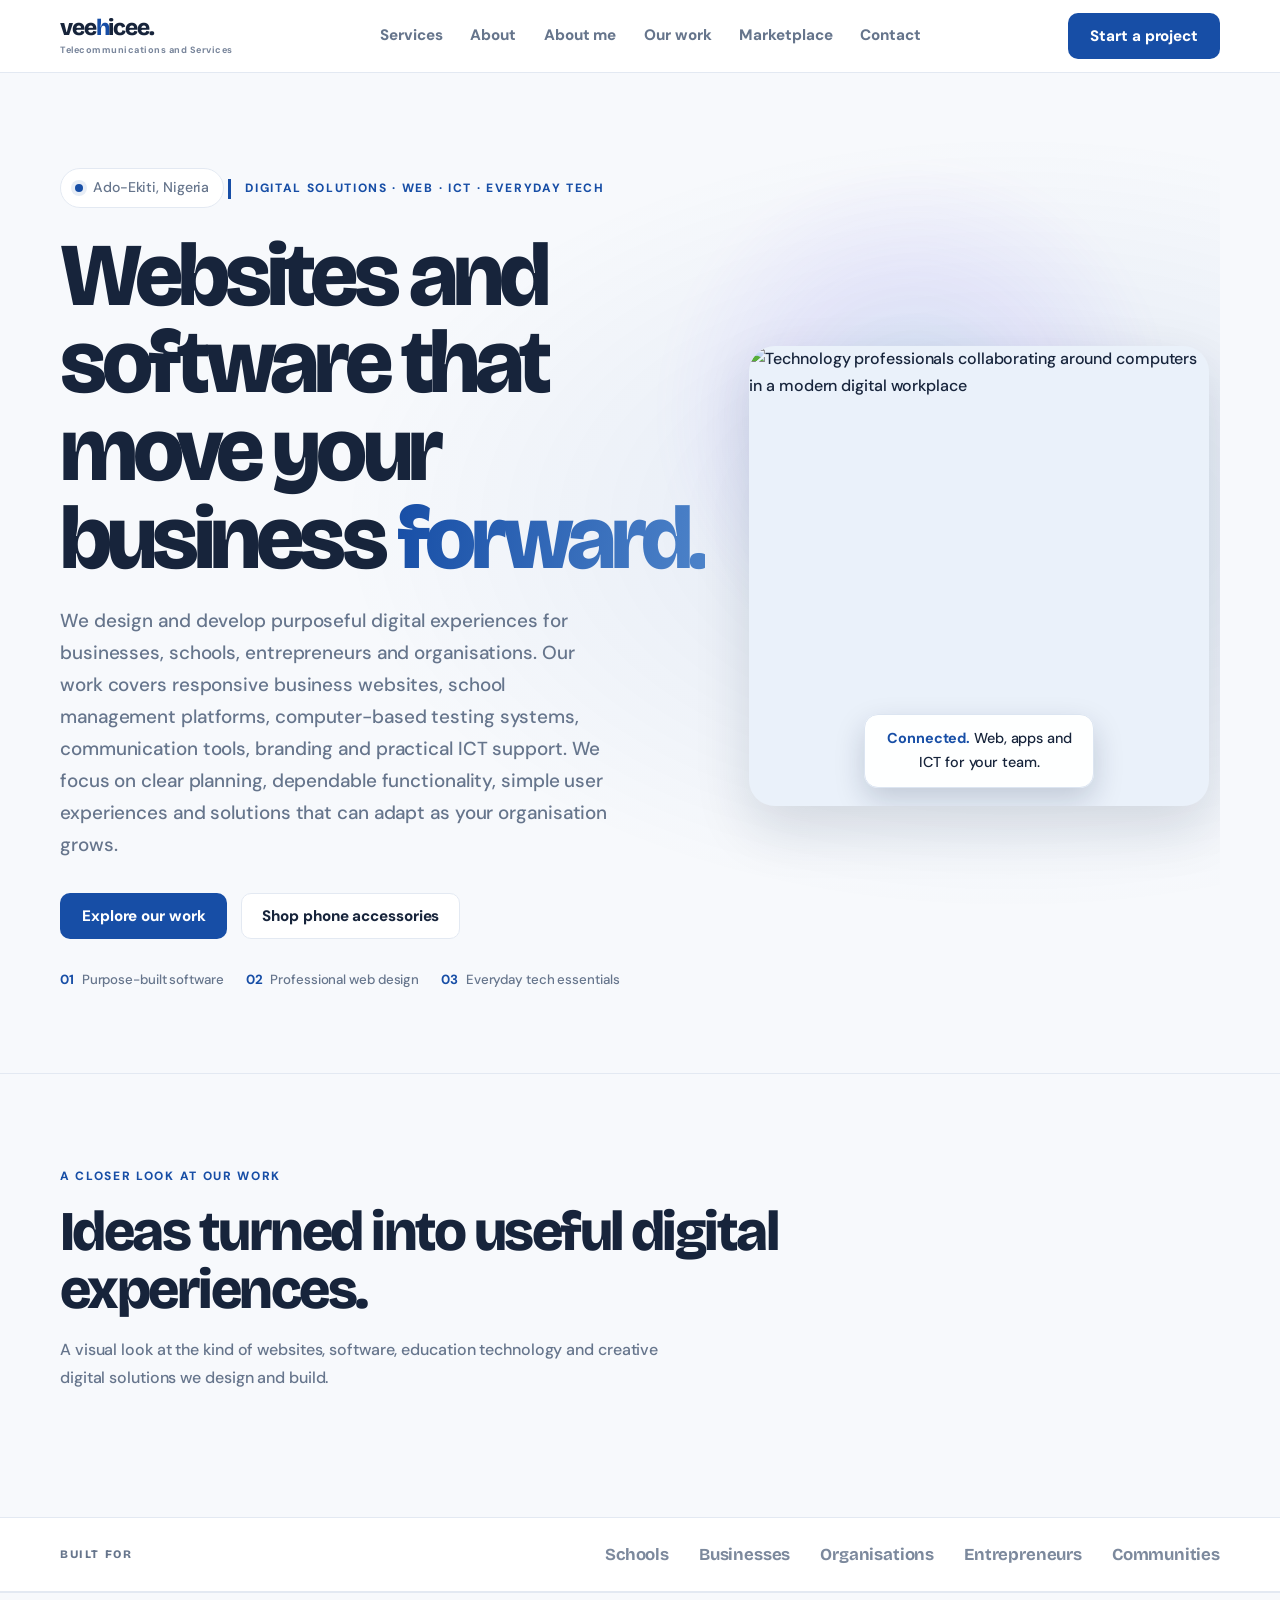
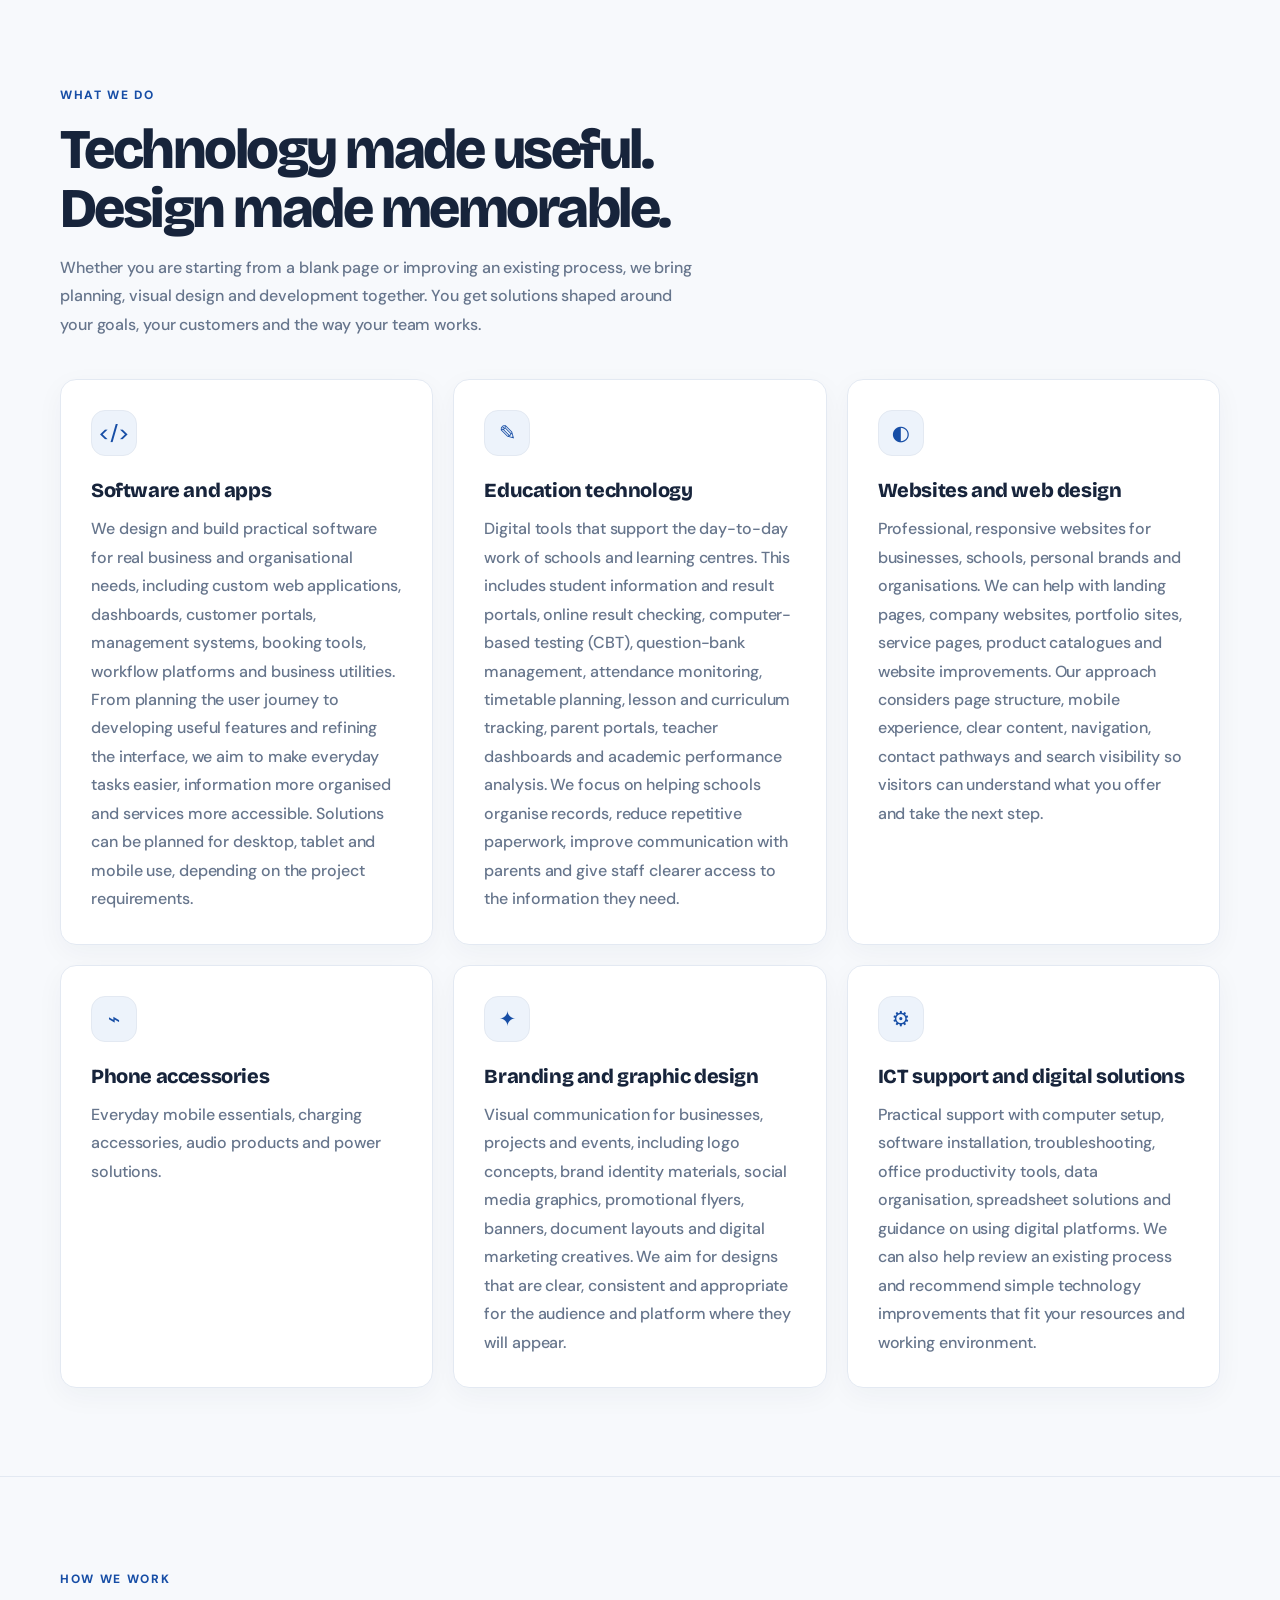
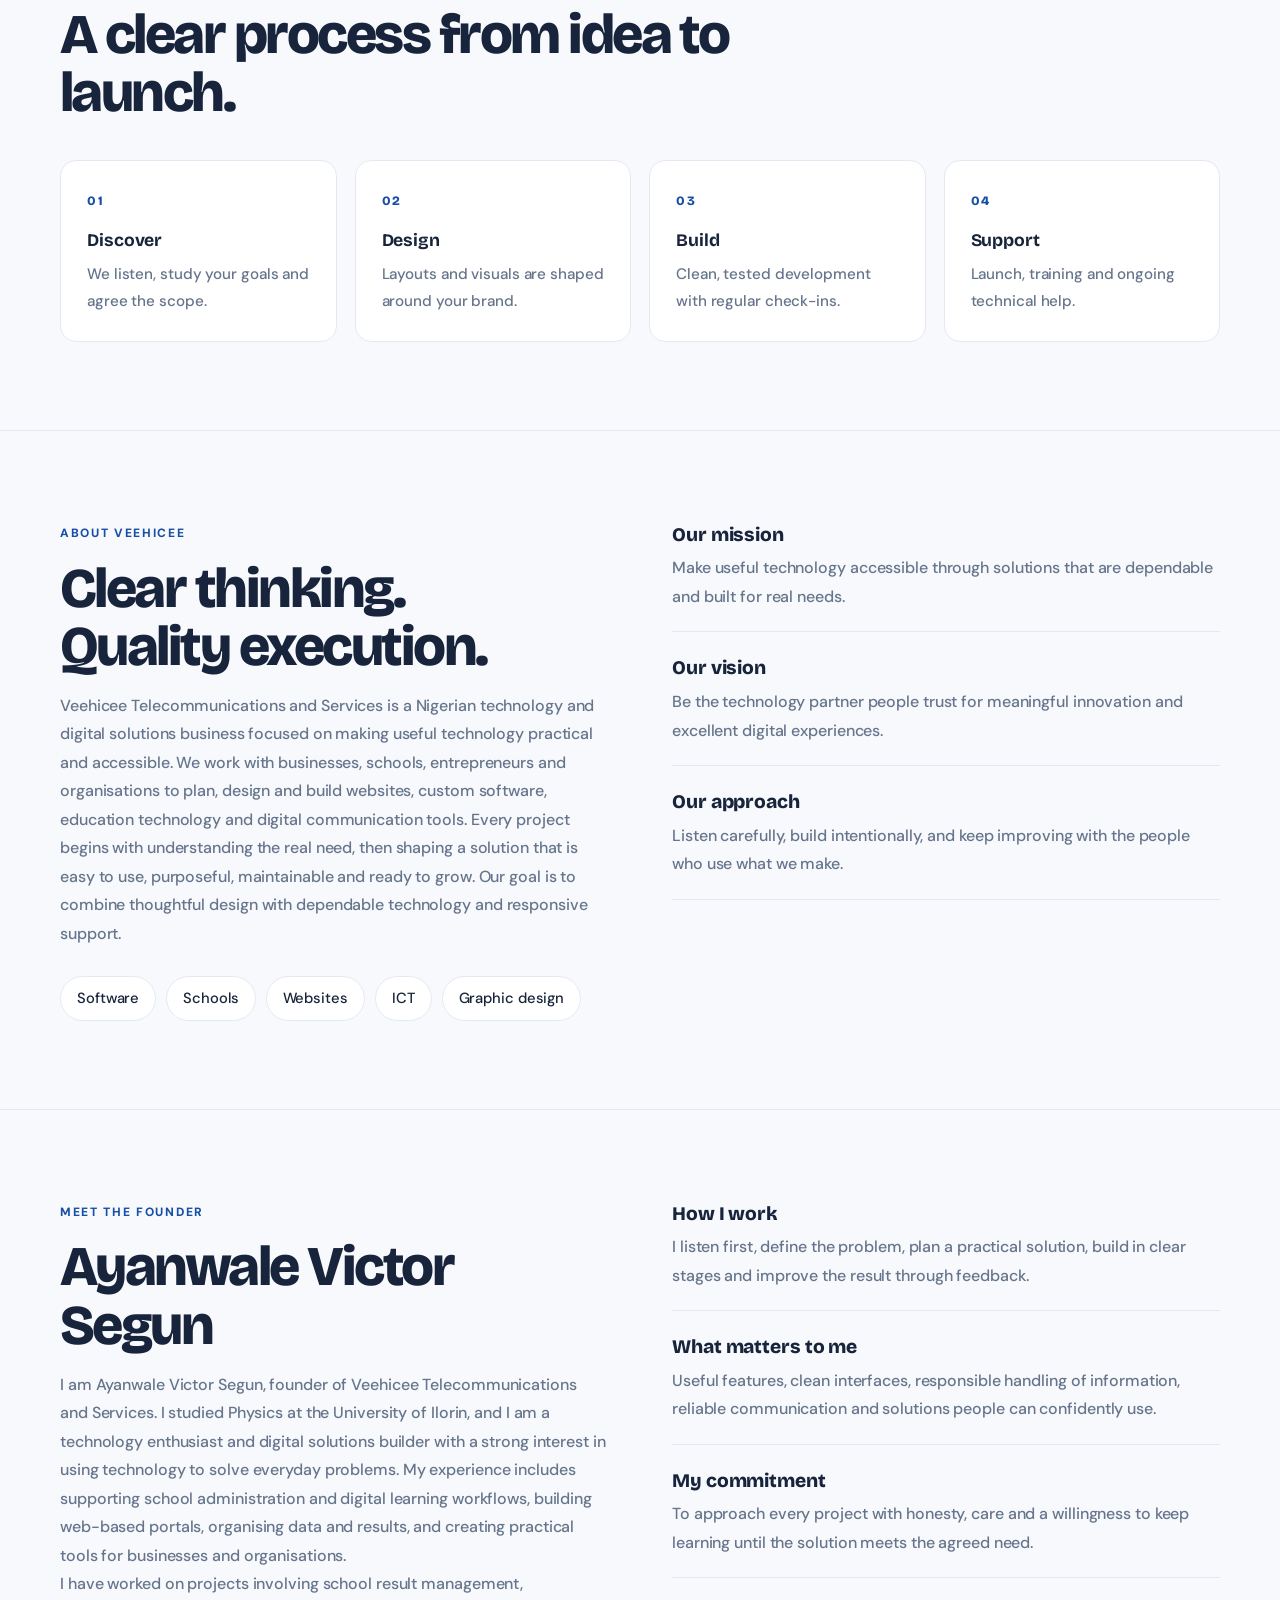
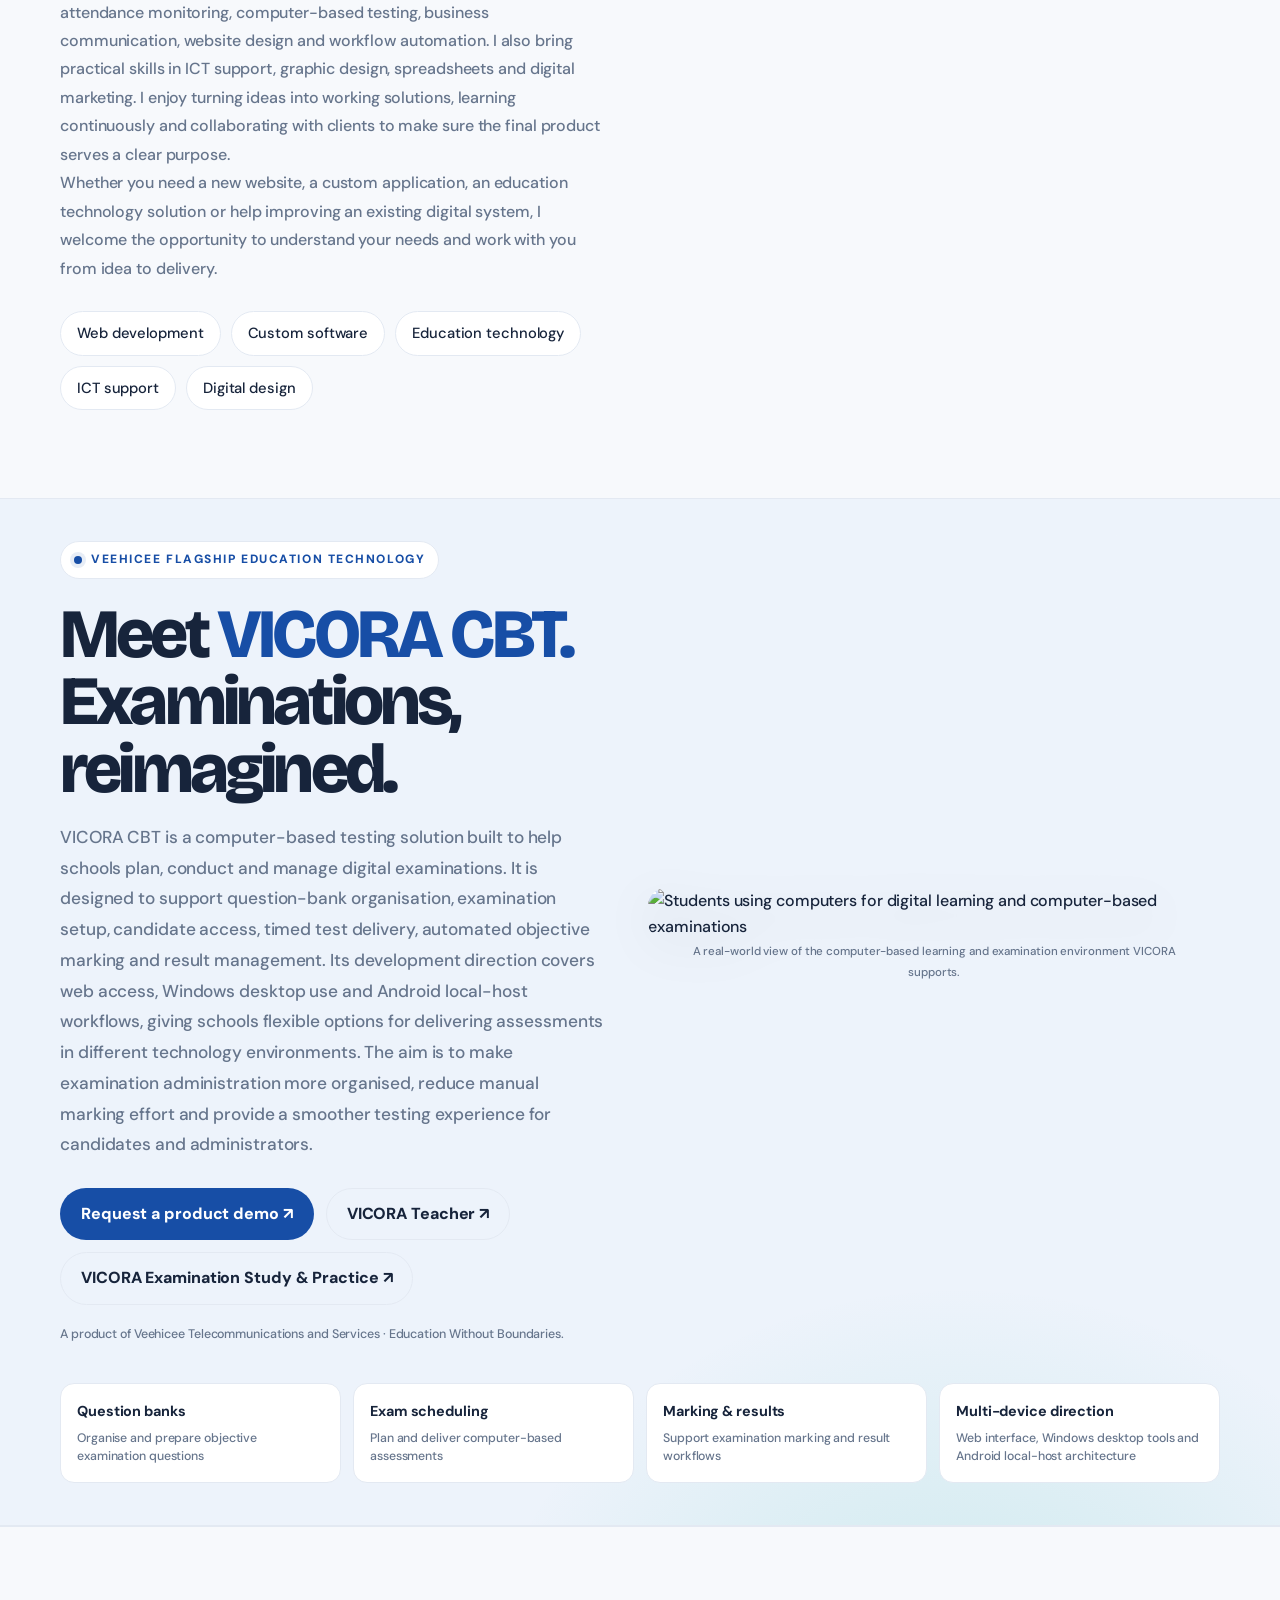
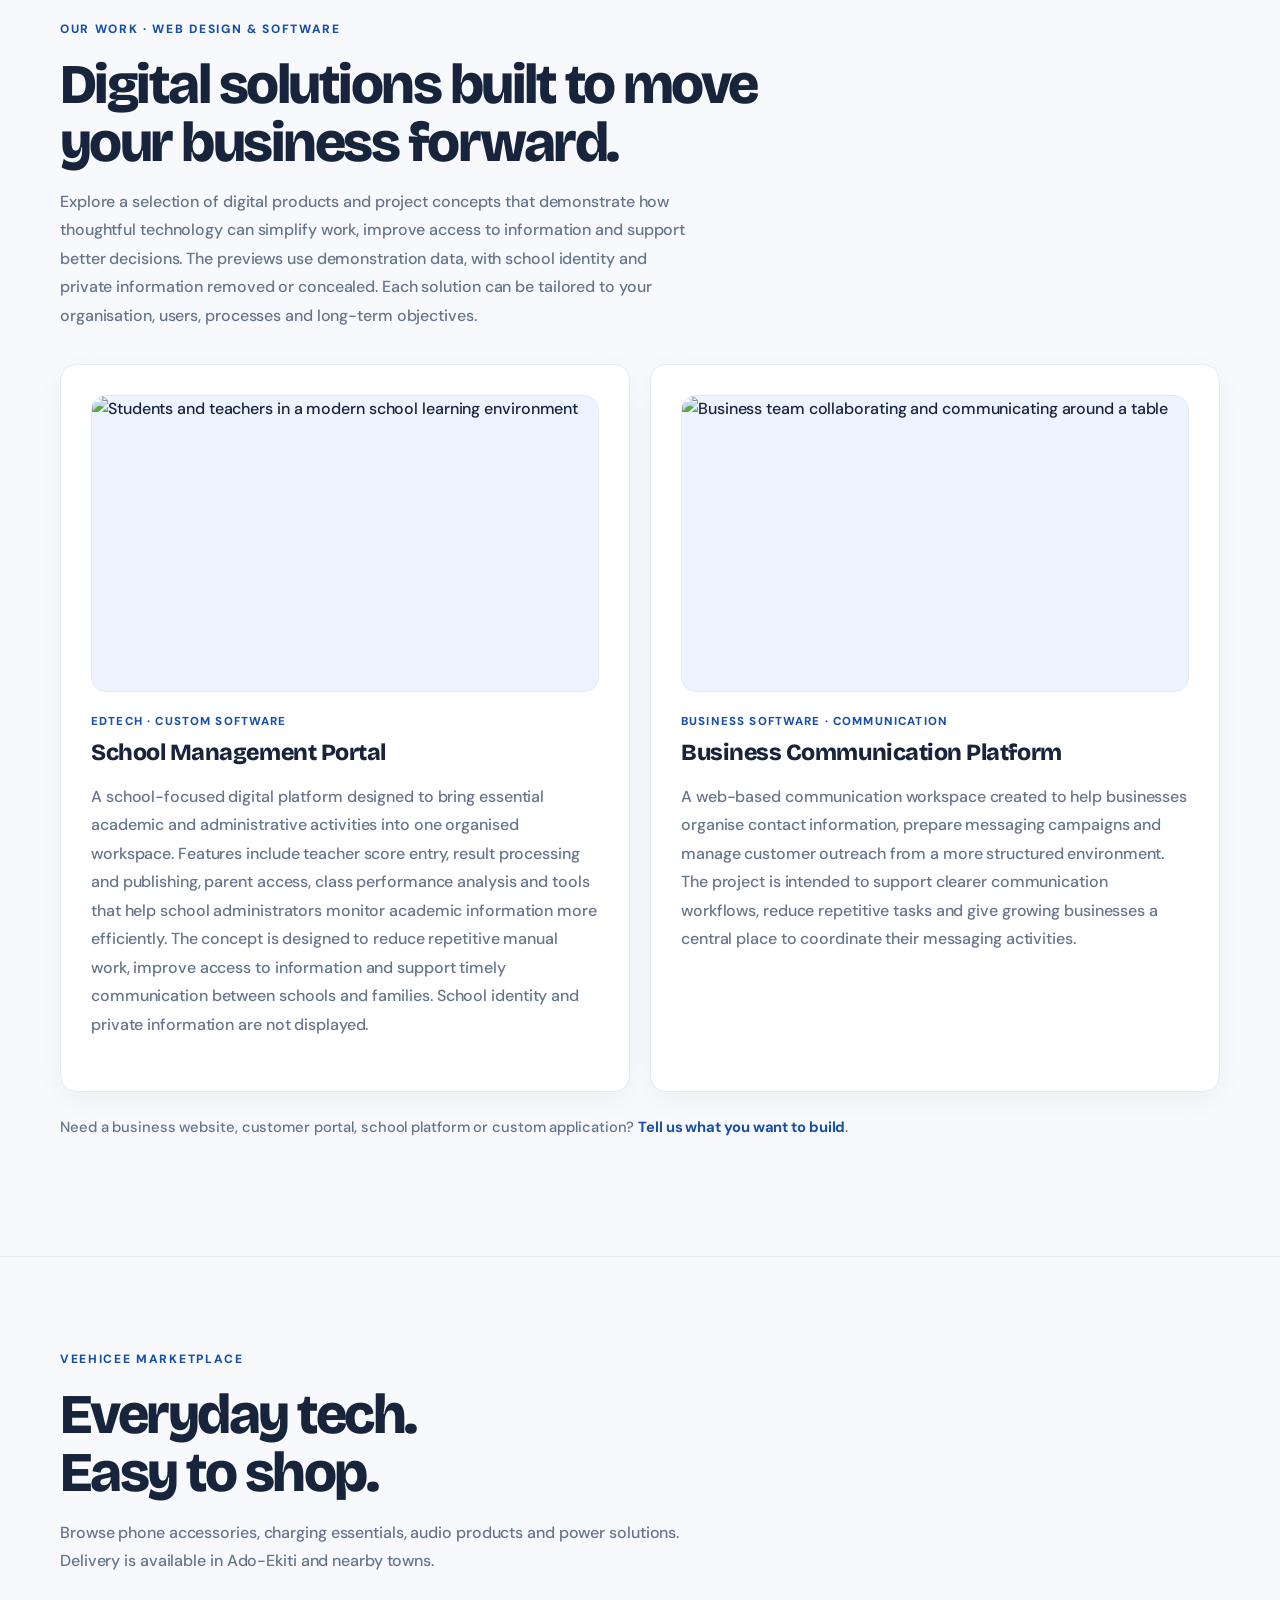
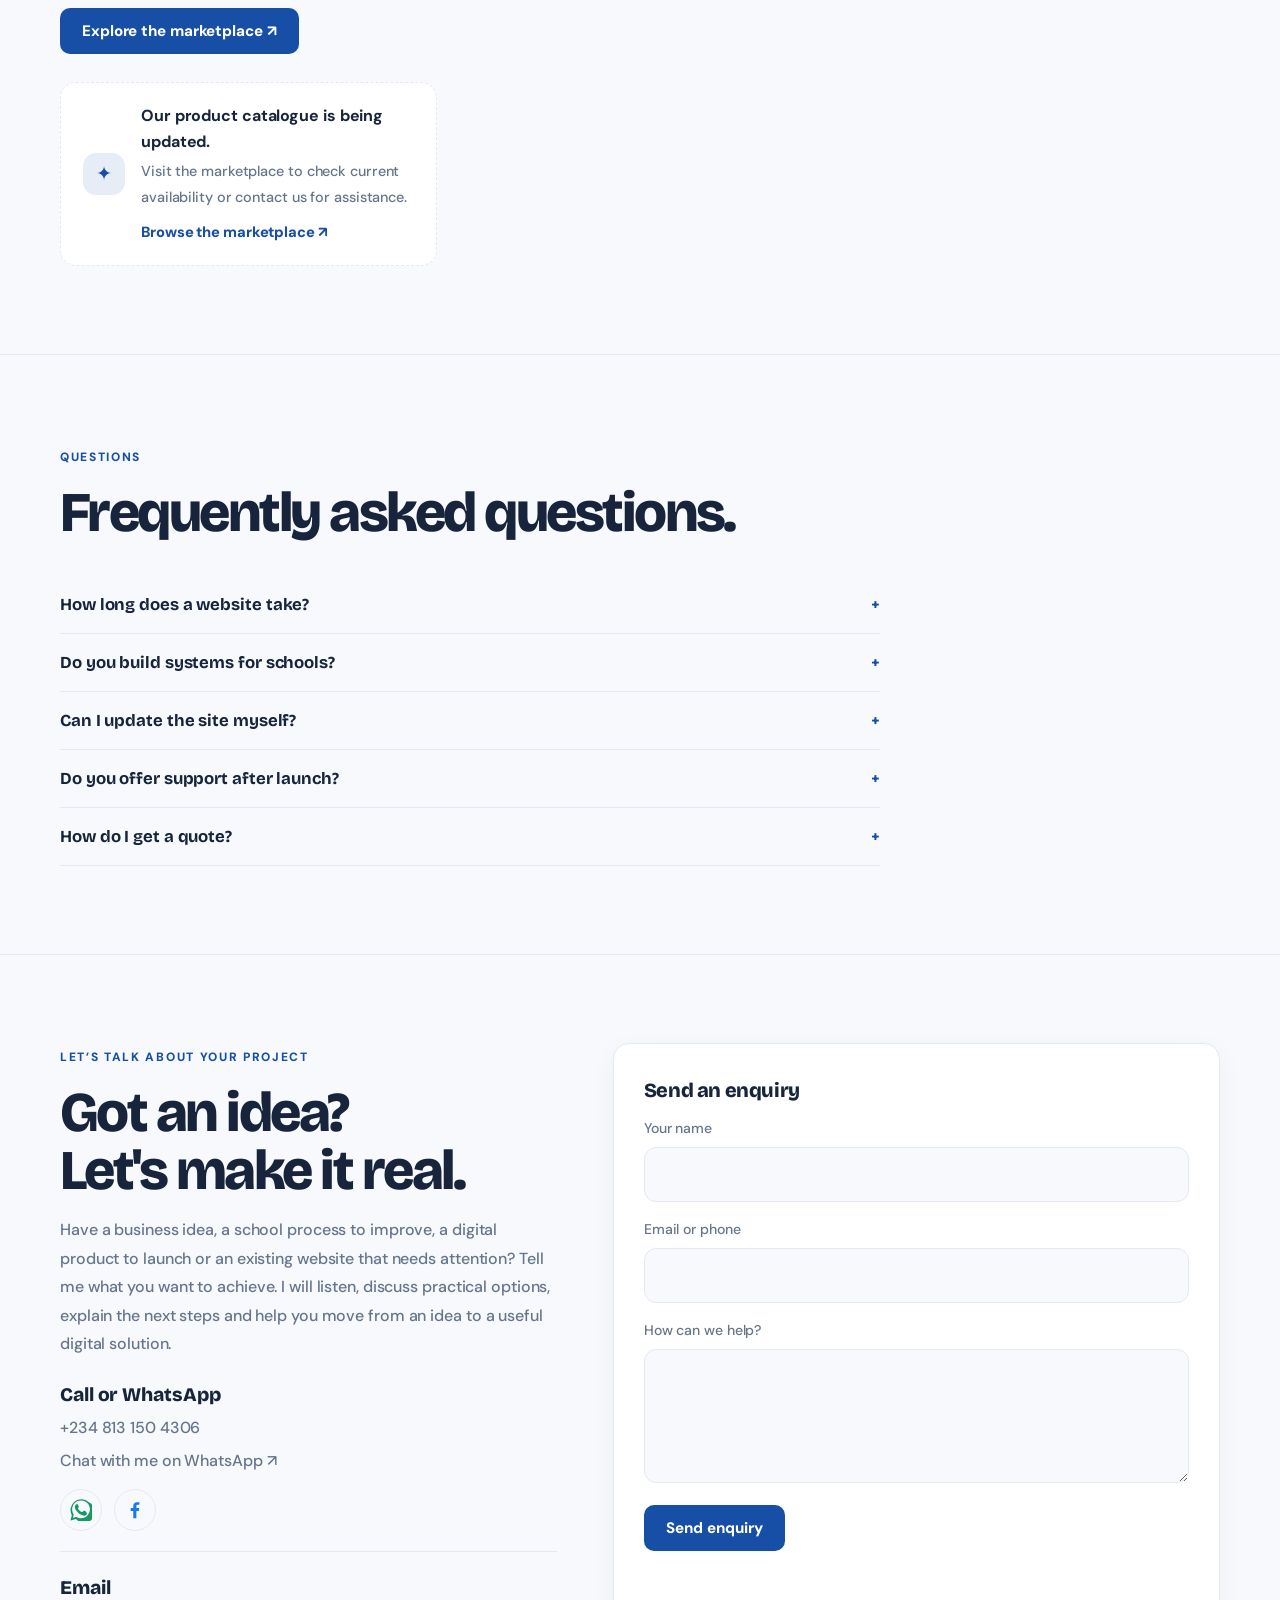
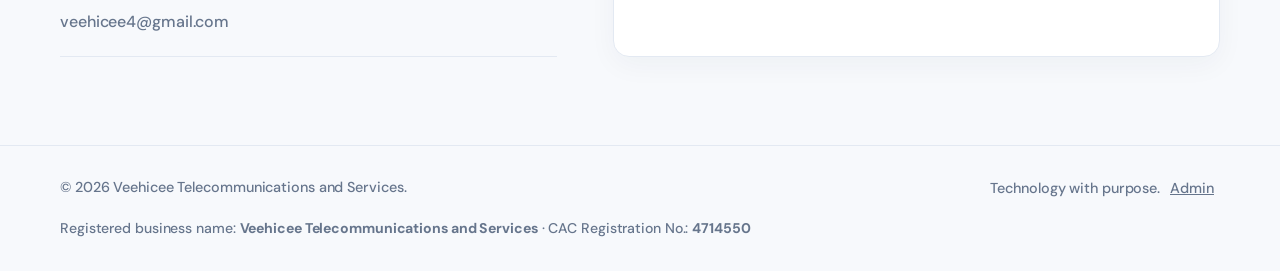
==== index.html @ a2c24c01 "Preserve product file replacement priority" ====
<!doctype html>
<html lang="en" data-theme="midnight" data-layout="split">
<head>
<meta charset="utf-8">
<meta name="viewport" content="width=device-width,initial-scale=1">
<meta name="description" content="Veehicee Telecommunications and Services designs professional websites and builds custom software for businesses, schools and organisations. Request a project quote."><meta name="robots" content="index,follow"><meta property="og:type" content="website"><meta property="og:title" content="Veehicee Telecommunications and Services | Web Design & Custom Software"><meta property="og:description" content="Professional website design, custom software and digital solutions for your business."><meta property="og:url" content="https://sheggun1.github.io/veehiceetech/"><meta name="twitter:card" content="summary">
<title>Veehicee Telecommunications and Services | Web Design & Software Development</title><link rel="canonical" href="https://sheggun1.github.io/veehiceetech/"><script type="application/ld+json">{"@context":"https://schema.org","@type":"Organization","name":"Veehicee Telecommunications and Services","url":"https://sheggun1.github.io/veehiceetech/","identifier":"CAC 4714550"}</script>
<link rel="preconnect" href="https://fonts.googleapis.com"><link rel="preconnect" href="https://fonts.gstatic.com" crossorigin>
<link href="https://fonts.googleapis.com/css2?family=Bricolage+Grotesque:opsz,wght@12..96,500;12..96,800&family=DM+Sans:wght@400;500;700&display=swap" rel="stylesheet">
<style>
:root{--bg:#f3f7ff;--panel:#fff;--ink:#0b1b3a;--muted:#55688a;--line:#d5e0f5;--accent:#1457ff;--accent2:#00a9e8;--on:#fff;--glow:rgba(20,87,255,.14);--r:20px}
[data-theme=midnight]{--bg:#f3f7ff;--panel:#fff;--ink:#0b1b3a;--muted:#55688a;--line:#d5e0f5;--accent:#1457ff;--accent2:#00a9e8;--on:#fff;--glow:rgba(20,87,255,.14)}
[data-theme=sunrise]{--bg:#fff7f2;--panel:#fff;--ink:#231815;--muted:#6e5d57;--line:#efd9ce;--accent:#ff5b37;--accent2:#ffb020;--on:#fff;--glow:rgba(255,91,55,.2)}
[data-theme=royal]{--bg:#0d0a24;--panel:#1a1442;--ink:#f5f3ff;--muted:#b4acd9;--line:#342b70;--accent:#ffc83d;--accent2:#9b7bff;--on:#231a00;--glow:rgba(155,123,255,.28)}
[data-theme=forest]{--bg:#07140f;--panel:#0f2419;--ink:#eef8f1;--muted:#9bb8a6;--line:#1f4130;--accent:#b6f25b;--accent2:#35d49a;--on:#14230a;--glow:rgba(182,242,91,.2)}
[data-theme=ocean]{--bg:#f3f7ff;--panel:#fff;--ink:#0b1b3a;--muted:#55688a;--line:#d5e0f5;--accent:#1457ff;--accent2:#00c2ff;--on:#fff;--glow:rgba(20,87,255,.18)}
[data-theme=berry]{--bg:#17081a;--panel:#261029;--ink:#fdf1fb;--muted:#c9a5c8;--line:#4a2150;--accent:#ff4fa3;--accent2:#ffa24f;--on:#2a0418;--glow:rgba(255,79,163,.24)}
*{box-sizing:border-box}html{scroll-behavior:smooth}
body{margin:0;background:var(--bg);color:var(--ink);font:16px/1.65 "DM Sans",system-ui,sans-serif;transition:background .3s,color .3s}
h1,h2,h3,.brand{font-family:"Bricolage Grotesque","DM Sans",system-ui,sans-serif}
a{color:inherit;text-decoration:none}:focus-visible{outline:3px solid var(--accent2);outline-offset:3px}
.wrap{width:min(1160px,calc(100% - 40px));margin:auto}
.top{position:sticky;top:0;z-index:10;background:color-mix(in srgb,var(--bg) 86%,transparent);backdrop-filter:blur(16px);border-bottom:1px solid var(--line)}
.nav{height:72px;display:flex;align-items:center;justify-content:space-between;gap:20px}
.brand{font-weight:800;font-size:1.5rem;letter-spacing:-.05em}.brand i{font-style:normal;color:var(--accent)}
.links{display:flex;gap:28px;color:var(--muted);font-size:.95rem}.links a:hover{color:var(--ink)}
.btn{display:inline-flex;align-items:center;justify-content:center;gap:8px;padding:13px 22px;border-radius:999px;background:var(--accent);color:var(--on);font:700 .95rem "DM Sans",sans-serif;border:0;cursor:pointer;transition:transform .15s,box-shadow .2s}
.btn:hover{transform:translateY(-2px);box-shadow:0 10px 28px var(--glow)}
.ghost{display:inline-flex;padding:12px 20px;border:1px solid var(--line);border-radius:999px;background:none;color:var(--ink);font:500 .95rem "DM Sans",sans-serif;cursor:pointer}.ghost:hover{border-color:var(--accent)}
/* hero */
.hero{position:relative;display:grid;grid-template-columns:1.15fr .85fr;gap:40px;align-items:center;padding:96px 0 88px;overflow:hidden}
.tag{display:inline-flex;align-items:center;gap:10px;padding:7px 14px;border:1px solid var(--line);border-radius:999px;color:var(--muted);font-size:.88rem;background:var(--panel)}
.tag b{width:8px;height:8px;border-radius:50%;background:var(--accent);box-shadow:0 0 0 4px var(--glow)}
.hero h1{font-size:clamp(3.1rem,8vw,6.6rem);line-height:.95;letter-spacing:-.06em;margin:24px 0 22px;font-weight:800}
.grad{background:linear-gradient(100deg,var(--accent),var(--accent2));-webkit-background-clip:text;background-clip:text;color:transparent}
.lead{font-size:1.18rem;color:var(--muted);max-width:560px}.actions{display:flex;gap:14px;flex-wrap:wrap;margin-top:32px}
.signal{position:relative;aspect-ratio:1;width:100%;max-width:460px;justify-self:center}
.signal svg{width:100%;height:100%;overflow:visible}
.ring{fill:none;stroke:var(--accent);stroke-width:1.4;transform-origin:230px 230px;animation:ping 5s ease-out infinite;opacity:0}
.ring:nth-child(2){animation-delay:1s;stroke:var(--accent2)}.ring:nth-child(3){animation-delay:2s}.ring:nth-child(4){animation-delay:3s;stroke:var(--accent2)}.ring:nth-child(5){animation-delay:4s}
@keyframes ping{0%{transform:scale(.12);opacity:.9}100%{transform:scale(1);opacity:0}}
.signal .chip{position:absolute;left:50%;bottom:4%;transform:translateX(-50%);white-space:nowrap;padding:12px 18px;border:1px solid var(--line);border-radius:14px;background:var(--panel);box-shadow:0 18px 40px var(--glow);font-size:.9rem}
.signal .chip b{color:var(--accent)}
/* sections */
.section{padding:84px 0;border-top:1px solid var(--line)}
.section h2{font-size:clamp(2.1rem,4.6vw,3.5rem);line-height:1.04;letter-spacing:-.045em;margin:0 0 16px;font-weight:800}
.intro{color:var(--muted);max-width:640px;margin:0}
.cards{display:grid;grid-template-columns:repeat(3,1fr);gap:18px;margin-top:40px}
.card{padding:28px;border:1px solid var(--line);border-radius:var(--r);background:var(--panel);transition:border-color .2s,transform .2s}
.card:hover{border-color:var(--accent);transform:translateY(-3px)}
.ico{width:46px;height:46px;border-radius:14px;display:grid;place-items:center;background:linear-gradient(135deg,var(--accent),var(--accent2));color:var(--on);font-size:1.3rem}
.card h3{font-size:1.25rem;margin:18px 0 8px;letter-spacing:-.02em}.card p{margin:0;color:var(--muted)}
.split{display:grid;grid-template-columns:1fr 1fr;gap:64px}
.value{padding:20px 0;border-bottom:1px solid var(--line)}.value:first-child{padding-top:0}.value strong{font-family:"Bricolage Grotesque",sans-serif;font-size:1.2rem}.value p{margin:4px 0 0;color:var(--muted)}
.chips{display:flex;gap:10px;flex-wrap:wrap;margin-top:28px}.chips span{padding:9px 16px;border-radius:999px;border:1px solid var(--line);background:var(--panel);font-size:.92rem}
.products{display:grid;grid-template-columns:repeat(auto-fill,minmax(230px,1fr));gap:18px;margin-top:36px}
.project-visual{height:150px;border:1px solid var(--line);border-radius:15px;margin-bottom:16px;padding:14px;overflow:hidden;background:linear-gradient(135deg,var(--panel),color-mix(in srgb,var(--accent) 13%,var(--panel)));display:flex;gap:9px}
.project-visual .pv-side{width:24%;border-radius:7px;background:color-mix(in srgb,var(--accent) 20%,var(--panel));padding:8px 5px}
.project-visual .pv-side i{display:block;height:5px;border-radius:5px;background:var(--accent);opacity:.75;margin:7px 0}
.project-visual .pv-main{flex:1;min-width:0}
.project-visual .pv-top{height:13px;width:62%;border-radius:5px;background:var(--accent2);opacity:.8;margin-bottom:12px}
.project-visual .pv-stat{display:grid;grid-template-columns:repeat(3,1fr);gap:6px}
.project-visual .pv-stat i{height:30px;border-radius:6px;background:color-mix(in srgb,var(--accent) 24%,var(--panel));border:1px solid var(--line)}
.project-visual .pv-lines{margin-top:9px;display:grid;gap:6px}
.project-visual .pv-lines i{height:6px;border-radius:5px;background:var(--muted);opacity:.35}
.project-visual .pv-lines i:nth-child(2){width:78%}.project-visual .pv-lines i:nth-child(3){width:88%}
.project-visual.timetable{background:linear-gradient(135deg,color-mix(in srgb,var(--accent2) 16%,var(--panel)),var(--panel))}
.project-visual.messaging{background:linear-gradient(135deg,color-mix(in srgb,var(--accent) 16%,var(--panel)),var(--panel))}

.prod{border:1px solid var(--line);border-radius:var(--r);background:var(--panel);overflow:hidden;display:flex;flex-direction:column}
.prod .img{aspect-ratio:4/3;background:linear-gradient(135deg,var(--accent),var(--accent2));display:grid;place-items:center;font-size:2.4rem;color:var(--on)}
.prod .img img{width:100%;height:100%;object-fit:cover}.prod .body{padding:18px;display:flex;flex-direction:column;gap:6px;flex:1}
.prod h3{margin:0;font-size:1.1rem}.prod small{color:var(--muted)}.price{font:800 1.2rem "Bricolage Grotesque",sans-serif;color:var(--accent)}.prod .btn{margin-top:auto;padding:10px 16px}
.contact{display:grid;grid-template-columns:.9fr 1.1fr;gap:56px}.social-links{display:flex;align-items:center;gap:12px;margin-top:14px}.social-link{width:42px;height:42px;border-radius:50%;display:inline-grid;place-items:center;border:1px solid var(--line);background:var(--bg);color:var(--accent);transition:transform .2s,background .2s}.social-link:hover{transform:translateY(-3px);background:var(--glow)}.social-link svg{width:22px;height:22px}.whatsapp-link{color:#159b62}.facebook-link{color:#1877f2}
footer{padding:30px 0;border-top:1px solid var(--line);color:var(--muted);font-size:.9rem}.foot{display:flex;justify-content:space-between;gap:16px;flex-wrap:wrap}
.admin-link{background:none;border:0;color:var(--muted);cursor:pointer;font:inherit;text-decoration:underline}
input,textarea,select{width:100%;padding:13px 14px;margin:6px 0 14px;border-radius:12px;border:1px solid var(--line);background:var(--bg);color:var(--ink);font:inherit}
input:focus,textarea:focus,select:focus{outline:2px solid var(--accent);border-color:transparent}
label{font-size:.88rem;color:var(--muted)}.status{color:var(--accent);min-height:24px;margin:10px 0 0}
.modal{display:none;position:fixed;inset:0;z-index:30;background:rgba(0,0,0,.65);align-items:center;justify-content:center;padding:16px}.modal.open{display:flex}
.modal-box{width:min(820px,100%);max-height:92vh;overflow:auto;background:var(--panel);border:1px solid var(--line);border-radius:24px;padding:26px}
.mh{display:flex;justify-content:space-between;align-items:center;gap:12px}.mh h2{margin:0;font-size:1.6rem}
.agrid{display:grid;grid-template-columns:1fr 1fr;gap:22px}.aitem{border:1px solid var(--line);padding:12px 14px;border-radius:12px;margin-bottom:10px;display:flex;justify-content:space-between;align-items:center;gap:10px}
/* style studio */
.fab{position:fixed;right:18px;bottom:18px;z-index:20;padding:13px 20px;box-shadow:0 12px 32px var(--glow)}
.studio{position:fixed;right:18px;bottom:76px;z-index:20;width:min(330px,calc(100% - 36px));background:var(--panel);border:1px solid var(--line);border-radius:20px;padding:20px;box-shadow:0 24px 60px rgba(0,0,0,.35);display:none}.studio.open{display:block}
.studio h4{margin:0 0 10px;font:700 .95rem "DM Sans",sans-serif}.swatches{display:grid;grid-template-columns:repeat(3,1fr);gap:8px;margin-bottom:18px}
.sw{border:2px solid var(--line);border-radius:12px;padding:8px;background:var(--bg);color:var(--ink);cursor:pointer;font:500 .8rem "DM Sans",sans-serif;text-align:left}.sw i{display:block;height:22px;border-radius:7px;margin-bottom:6px}
.sw[aria-pressed=true]{border-color:var(--accent)}
.lays{display:grid;gap:8px}.lays .ghost{justify-content:flex-start;text-align:left}.lays .ghost[aria-pressed=true]{border-color:var(--accent);background:var(--glow)}

/* Admin-controlled background patterns */
body{position:relative}
body:before{content:"";position:fixed;inset:0;z-index:0;pointer-events:none;opacity:.16}body>*{position:relative;z-index:1}
[data-pattern=dots] body:before{background-image:radial-gradient(var(--accent) 1px,transparent 1px);background-size:22px 22px}
[data-pattern=grid] body:before{background-image:linear-gradient(var(--line) 1px,transparent 1px),linear-gradient(90deg,var(--line) 1px,transparent 1px);background-size:34px 34px}
[data-pattern=diagonal] body:before{background-image:repeating-linear-gradient(135deg,transparent 0 18px,var(--line) 19px 20px)}
[data-pattern=glow] body:before{background:radial-gradient(ellipse at 15% 12%,var(--glow),transparent 48%),radial-gradient(ellipse at 90% 70%,var(--glow),transparent 42%)}
.pattern-options{display:flex;gap:9px;flex-wrap:wrap;margin:12px 0 18px}
.pattern-options button[aria-pressed=true]{border-color:var(--accent);background:var(--glow)}
/* layout templates */
[data-layout=center] .hero{grid-template-columns:1fr;text-align:center;padding:110px 0 100px}
[data-layout=center] .lead{margin-inline:auto}[data-layout=center] .actions{justify-content:center}
[data-layout=center] .signal{position:absolute;inset:0;margin:auto;max-width:760px;opacity:.28;z-index:-1;pointer-events:none}[data-layout=center] .chip{display:none}
[data-layout=bold] .hero{grid-template-columns:1fr}[data-layout=bold] .hero h1{font-size:clamp(3.6rem,13vw,10rem);line-height:.88}
[data-layout=bold] .signal{position:absolute;right:-6%;top:6%;width:min(520px,70%);opacity:.35;z-index:-1;pointer-events:none}[data-layout=bold] .chip{display:none}
[data-layout=bold] .cards{grid-template-columns:1fr}[data-layout=bold] .card{display:grid;grid-template-columns:60px 1fr 1.4fr;gap:20px;align-items:center}[data-layout=bold] .card h3,[data-layout=bold] .card .ico{margin:0}
[data-layout=bold]{--r:6px}
[data-layout=editorial] .hero{grid-template-columns:.8fr 1.2fr}
[data-layout=editorial] .hero h1{font-size:clamp(3.5rem,8vw,7rem)}
[data-layout=editorial] .signal{max-width:560px}
[data-layout=showcase] .hero{grid-template-columns:1fr;text-align:left;padding-top:70px}
[data-layout=showcase] .signal{position:absolute;right:0;top:0;width:44%;opacity:.23;z-index:-1;pointer-events:none}
[data-layout=showcase] .cards{grid-template-columns:repeat(2,1fr)}

@media(max-width:820px){.links{display:none}.hero,.split,.contact,.agrid{grid-template-columns:1fr}.hero{padding:64px 0}.cards{grid-template-columns:1fr}[data-layout=bold] .card{grid-template-columns:1fr}.signal{max-width:320px}}
@media(prefers-reduced-motion:reduce){*{animation:none!important;transition:none!important}.ring{opacity:.4;transform:scale(1)}}

/* Veehicee professional homepage refresh */
.nav-actions{display:flex;align-items:center;gap:10px}.admin-nav{padding:10px 15px;font-size:.88rem}
.hero{min-height:570px;padding-top:88px;padding-bottom:82px;gap:28px;background:radial-gradient(ellipse at 78% 48%,var(--glow),transparent 48%)}
.hero h1{max-width:790px;font-size:clamp(3.2rem,7vw,6.3rem);line-height:.98}
.hero-kicker,.section-kicker,.project-type{display:inline-block;color:var(--accent);font-size:.75rem;font-weight:800;letter-spacing:.14em;text-transform:uppercase}
.hero-kicker{margin:18px 0 0}.hero-proof{display:flex;flex-wrap:wrap;gap:10px 22px;margin-top:30px;color:var(--muted);font-size:.83rem}.hero-proof b{color:var(--accent);margin-right:5px}
.section{padding:96px 0}.section-kicker{margin-bottom:16px}.section h2{max-width:850px}
.cards{gap:20px}.card{padding:30px;border-radius:22px;box-shadow:0 14px 40px rgba(0,0,0,.07)}.card:hover{box-shadow:0 20px 48px var(--glow)}
.project-card{min-height:265px;display:flex;flex-direction:column;align-items:flex-start}.project-type{font-size:.68rem;letter-spacing:.1em;margin-bottom:18px}.project-card h3{font-size:1.45rem;margin:0 0 12px}.project-card p{color:var(--muted);margin:0 0 22px}.project-link{display:inline-flex;align-items:center;gap:8px;color:var(--accent);font-weight:800;font-size:.92rem;margin-top:auto}.project-link:hover{text-decoration:underline;text-underline-offset:4px}.portfolio-note{margin-top:22px;color:var(--muted);font-size:.92rem}.portfolio-note a{color:var(--accent);font-weight:700}
#products{grid-template-columns:repeat(3,minmax(0,1fr));gap:14px;margin-top:28px}#products .prod{border-radius:16px;min-width:0}#products .prod .img{height:104px;aspect-ratio:auto;font-size:1.35rem}#products .prod .img img{object-fit:contain;padding:8px}#products .prod .body{padding:14px;gap:5px}#products .prod h3{font-size:.98rem}#products .prod small{font-size:.78rem;line-height:1.4;max-height:2.8em;overflow:hidden}#products .prod .btn{font-size:.82rem;padding:9px 12px}
.empty-products{display:flex;align-items:center;gap:16px;padding:20px 22px;border:1px dashed var(--line);border-radius:16px;background:var(--panel);color:var(--muted)}.empty-products strong{color:var(--ink)}.empty-products p{margin:4px 0 8px;font-size:.9rem}.empty-icon{width:42px;height:42px;flex:0 0 42px;border-radius:13px;display:grid;place-items:center;background:var(--glow);color:var(--accent);font-size:1.2rem}
.home-commerce-tools{display:none!important}.design-panel{border-color:var(--accent);box-shadow:0 14px 42px var(--glow)}.design-panel h3{font-size:1.45rem}.design-panel .agrid{align-items:start}.design-panel h4{margin:8px 0 12px}.pattern-options button{min-width:100px;justify-content:center}
@media(max-width:820px){.hero{min-height:auto;padding:62px 0 52px}.hero h1{font-size:clamp(3rem,13vw,4.8rem)}.hero-proof{gap:8px 14px}.section{padding:68px 0}.nav{height:66px}.nav-actions{gap:7px}.admin-nav{padding:9px 10px;font-size:.75rem}.nav-actions .btn{padding:10px 13px;font-size:.78rem}#products{grid-template-columns:repeat(2,minmax(0,1fr))}#products .prod .img{height:86px}.project-card{min-height:0}}
@media(max-width:420px){.nav-actions .btn{display:none}.admin-nav{font-size:.72rem}.hero-proof{display:grid;gap:7px}.empty-products{align-items:flex-start;padding:16px}.pattern-options button{min-width:0}}

/* VICORA CBT featured product advertisement */
.vicora-feature{position:relative;isolation:isolate;overflow:hidden;padding:56px 0 64px;background:radial-gradient(ellipse at 78% 45%,rgba(32,182,164,.18),transparent 48%),linear-gradient(115deg,#0b1c35,#102b50 58%,#0b203d);color:#f1f5fa;border-bottom:1px solid rgba(255,255,255,.12)}
.vicora-feature:before{content:"";position:absolute;inset:0;z-index:-1;opacity:.15;background-image:linear-gradient(rgba(255,255,255,.12) 1px,transparent 1px),linear-gradient(90deg,rgba(255,255,255,.12) 1px,transparent 1px);background-size:36px 36px;mask-image:linear-gradient(90deg,transparent,#000)}
.vicora-inner{width:min(1160px,calc(100% - 40px));margin:auto;display:grid;grid-template-columns:1fr 1.05fr;gap:44px;align-items:center}
.vicora-eyebrow{display:inline-flex;align-items:center;gap:9px;border:1px solid rgba(32,182,164,.5);background:rgba(32,182,164,.1);color:#75e3d4;padding:8px 13px;border-radius:999px;font-size:.75rem;font-weight:800;letter-spacing:.13em;text-transform:uppercase}
.vicora-eyebrow:before{content:"";width:8px;height:8px;border-radius:50%;background:#20b6a4;box-shadow:0 0 0 4px rgba(32,182,164,.17)}
.vicora-copy h2{font-size:clamp(2.8rem,5.4vw,5rem);line-height:.98;letter-spacing:-.055em;margin:22px 0 18px;color:#fff;max-width:650px}
.vicora-copy h2 span{color:#39d2c0}
.vicora-copy p{max-width:580px;color:#c1d1e3;font-size:1.08rem;margin:0}
.vicora-actions{display:flex;flex-wrap:wrap;gap:12px;margin-top:28px}
.vicora-primary{display:inline-flex;align-items:center;justify-content:center;padding:13px 21px;border-radius:999px;background:#20b6a4;color:#062c31;font-weight:800}
.vicora-secondary{display:inline-flex;align-items:center;justify-content:center;padding:12px 20px;border:1px solid rgba(255,255,255,.35);border-radius:999px;color:#fff;font-weight:700}
.vicora-primary:hover,.vicora-secondary:hover{transform:translateY(-2px)}
.vicora-note{font-size:.78rem!important;color:#91a9c3!important;margin-top:18px!important}
.vicora-art{min-width:0;position:relative}
 
.vicora-real-screens{display:grid;grid-template-columns:.78fr 1.22fr;gap:14px;align-items:center;padding:14px;border:1px solid rgba(255,255,255,.2);border-radius:22px;background:rgba(7,21,40,.7);box-shadow:0 28px 75px rgba(0,0,0,.3)}

.brand-lockup{display:flex;flex-direction:column;line-height:1.05;gap:5px}
.brand-lockup small{font:700 .57rem/1.2 "DM Sans",sans-serif;letter-spacing:.055em;color:var(--muted)}
.vicora-real-screens{display:block;padding:0;overflow:hidden;border:1px solid rgba(255,255,255,.25);border-radius:20px;background:#071528;box-shadow:0 28px 75px rgba(0,0,0,.34)}
.vicora-desktop-bar{height:42px;display:flex;align-items:center;gap:12px;padding:0 16px;background:#0c2038;border-bottom:1px solid rgba(255,255,255,.13);color:#e8f2fb;font-size:.72rem;letter-spacing:.04em}
.vicora-desktop-bar>b{font-size:.76rem;color:#fff}.vicora-desktop-bar>span:last-child{margin-left:auto;color:#91a9c3;font-size:.62rem;letter-spacing:.1em}
.vicora-desktop-dots{display:flex;gap:5px}.vicora-desktop-dots i{width:7px;height:7px;border-radius:50%;background:#20b6a4}.vicora-desktop-dots i:nth-child(2){background:#e6b95a}.vicora-desktop-dots i:nth-child(3){background:#e87979}
.vicora-desktop-stage{display:grid;grid-template-columns:.72fr 1.28fr;gap:18px;align-items:center;padding:22px;background:radial-gradient(ellipse at 70% 40%,rgba(32,182,164,.13),transparent 55%),#091a2d}
.vicora-shot{border:1px solid rgba(255,255,255,.18);border-radius:12px;background:#071528;box-shadow:0 14px 30px rgba(0,0,0,.28)}
.vicora-shot img{display:block;width:100%;height:100%;max-height:345px;object-fit:contain;background:#071528}
.vicora-shot-login img{max-height:300px}
.vicora-shot-dashboard img{max-height:345px}
.vicora-shot figcaption{font-size:.72rem;padding:9px 11px}
.vicora-real-caption{margin:0;padding:0 22px 15px;color:#91a9c3;font-size:.7rem}
@media(max-width:600px){.brand-lockup small{font-size:.49rem}.vicora-desktop-stage{grid-template-columns:.75fr 1.25fr;gap:8px;padding:10px}.vicora-shot img{max-height:260px}.vicora-shot-login img{max-height:225px}.vicora-desktop-bar{height:36px;padding:0 10px}.vicora-desktop-bar>span:last-child{font-size:.5rem}.vicora-shot figcaption{font-size:.62rem;padding:7px}}

.vicora-shot{margin:0;min-width:0;overflow:hidden;border:1px solid rgba(255,255,255,.2);border-radius:14px;background:#071528;box-shadow:0 12px 28px rgba(0,0,0,.24)}
.vicora-shot img{display:block;width:100%;height:auto;max-height:430px;object-fit:contain;background:#071528}
.vicora-shot-login img{max-height:340px}
.vicora-shot figcaption{display:flex;align-items:center;gap:9px;padding:11px 12px;color:#e5f0fa;font-size:.78rem;font-weight:700}
.vicora-shot figcaption span{display:grid;place-items:center;width:25px;height:25px;border-radius:8px;background:rgba(32,182,164,.18);color:#75e3d4;font-size:.7rem}
.vicora-real-caption{grid-column:1/-1;margin:0 4px 2px;color:#91a9c3;font-size:.75rem}

.vicora-dashboard{position:relative;padding:13px;border:1px solid rgba(255,255,255,.23);border-radius:22px;background:rgba(7,21,40,.86);box-shadow:0 28px 75px rgba(0,0,0,.35);transform:perspective(1100px) rotateY(-5deg) rotateX(2deg)}
.vicora-window{display:flex;align-items:center;gap:6px;padding:4px 5px 13px;border-bottom:1px solid rgba(255,255,255,.12);color:#dbe8f6;font-size:.76rem;font-weight:800}
.vicora-window i{width:7px;height:7px;border-radius:50%;background:#20b6a4}
.vicora-window span{margin-left:auto;color:#90a9c4;font-weight:500}
.vicora-screen{display:grid;grid-template-columns:90px 1fr;min-height:270px}
.vicora-sidebar{padding:18px 10px;border-right:1px solid rgba(255,255,255,.1)}
.vicora-mark{font-weight:900;font-size:.83rem;letter-spacing:.04em;color:#fff;margin-bottom:23px}.vicora-mark b{color:#20b6a4}
.vicora-navline{height:7px;border-radius:8px;background:rgba(166,194,220,.22);margin:14px 0}.vicora-navline.active{background:#20b6a4;width:80%}
.vicora-main{padding:18px 17px}
.vicora-welcome{font-size:1rem;font-weight:800;color:#fff}.vicora-sub{font-size:.7rem;color:#91a9c3;margin-top:3px}
.vicora-stats{display:grid;grid-template-columns:repeat(3,1fr);gap:8px;margin:15px 0}
.vicora-stat{padding:10px;border-radius:10px;background:rgba(40,120,200,.15);border:1px solid rgba(255,255,255,.1)}
.vicora-stat small{display:block;color:#9bb4cd;font-size:.58rem}.vicora-stat b{display:block;color:#fff;font-size:1.15rem;margin-top:4px}
.vicora-exam{padding:12px;border-radius:11px;background:rgba(255,255,255,.055);border:1px solid rgba(255,255,255,.12)}
.vicora-exam-head{display:flex;justify-content:space-between;gap:8px;color:#fff;font-size:.72rem;font-weight:700}
.vicora-pill{font-size:.58rem;color:#73e3d2;background:rgba(32,182,164,.14);padding:4px 7px;border-radius:99px}
.vicora-question{font-size:.73rem;color:#dce8f4;margin:14px 0 9px}
.vicora-option{font-size:.64rem;color:#b6c9dc;border:1px solid rgba(255,255,255,.12);border-radius:7px;padding:7px 9px;margin:6px 0}
.vicora-option.selected{border-color:#20b6a4;background:rgba(32,182,164,.13);color:#fff}
.vicora-float{position:absolute;right:-12px;bottom:18px;padding:12px 15px;border-radius:13px;background:#f1f5fa;color:#102b50;box-shadow:0 14px 35px rgba(0,0,0,.25);font-size:.72rem;font-weight:800}
.vicora-float b{display:block;color:#138f82;font-size:1.1rem}
.vicora-capabilities{width:min(1160px,calc(100% - 40px));margin:38px auto 0;display:grid;grid-template-columns:repeat(4,1fr);gap:12px}
.vicora-cap{padding:16px;border:1px solid rgba(255,255,255,.15);border-radius:14px;background:rgba(255,255,255,.055)}
.vicora-cap b{display:block;color:#fff;font-size:.9rem;margin-bottom:5px}.vicora-cap span{display:block;color:#a9bfd5;font-size:.77rem;line-height:1.5}
@media(max-width:820px){.vicora-feature{padding:42px 0}.vicora-inner{grid-template-columns:1fr;gap:30px}.vicora-copy h2{font-size:clamp(2.8rem,12vw,4.4rem)}.vicora-art{max-width:600px;width:100%;margin:auto}.vicora-dashboard{transform:none}.vicora-capabilities{grid-template-columns:repeat(2,1fr);margin-top:28px}}
@media(max-width:420px){.vicora-screen{grid-template-columns:66px 1fr;min-height:240px}.vicora-sidebar{padding:14px 7px}.vicora-main{padding:14px 10px}.vicora-capabilities{grid-template-columns:1fr 1fr}.vicora-cap{padding:12px}.vicora-float{right:-4px;bottom:8px}}


@media(max-width:600px){.vicora-real-screens{grid-template-columns:1fr;gap:12px}.vicora-shot img,.vicora-shot-login img{max-height:360px}.vicora-shot-login{max-width:78%;justify-self:start}.vicora-shot-dashboard{width:100%}}

/* Portfolio snapshots: anonymised, static product imagery */
.portfolio-showcase{grid-template-columns:repeat(2,minmax(0,1fr));align-items:stretch}
.portfolio-preview{width:100%;height:190px;margin:0 0 22px;padding:12px;border:1px solid var(--line);border-radius:15px;overflow:hidden;background:linear-gradient(135deg,#102849,#071525);color:#eaf2ff}
.preview-top{height:24px;display:flex;justify-content:space-between;align-items:center;font-size:.62rem;letter-spacing:.09em;color:#dbeafe;border-bottom:1px solid #ffffff22}
.preview-body{display:grid;grid-template-columns:54px 1fr;gap:12px;height:140px;padding-top:12px}
.preview-side{padding:7px;background:#ffffff0c;border-radius:8px}.preview-side i{display:block;height:5px;margin:8px 0;border-radius:8px;background:#62d6ca66}
.preview-main{position:relative;min-width:0}.preview-heading{width:48%;height:10px;border-radius:6px;background:#e8f1ff;margin:2px 0 12px;opacity:.85}
.preview-stats{display:grid;grid-template-columns:repeat(4,1fr);gap:7px}.preview-stats i{height:34px;border-radius:6px;background:linear-gradient(135deg,#1d69a5,#17416b);border:1px solid #ffffff20}
.preview-chart{height:45px;display:flex;align-items:end;gap:8px;padding:7px 12px;margin-top:9px;border-radius:7px;background:#ffffff0b}.preview-chart i{flex:1;border-radius:4px 4px 0 0;background:linear-gradient(#5de0cf,#2879ba)}.preview-chart i:nth-child(1){height:38%}.preview-chart i:nth-child(2){height:70%}.preview-chart i:nth-child(3){height:54%}.preview-chart i:nth-child(4){height:88%}.preview-chart i:nth-child(5){height:62%}
.preview-blur{position:absolute;right:0;bottom:0;padding:4px 7px;border-radius:5px;background:#091a2ddd;color:#a9c7e6;font-size:.52rem;letter-spacing:.1em;backdrop-filter:blur(8px)}
@media(max-width:700px){.portfolio-showcase{grid-template-columns:1fr}.portfolio-preview{height:175px}}

/* VICORA laptop dashboard artwork replaces the old phone screenshot strip */
.vicora-laptop-art{min-width:0;width:100%;padding:0;background:transparent;border:0;box-shadow:none;display:flex;flex-direction:column;align-items:center;gap:2px}
.vicora-laptop-art img{display:block;width:112%;max-width:none;height:auto;object-fit:contain;filter:drop-shadow(0 24px 35px rgba(0,0,0,.3))}
.vicora-laptop-art .vicora-real-caption{margin:0!important;text-align:center;color:#91a9c3;font-size:.72rem}
@media(max-width:900px){.vicora-inner{grid-template-columns:1fr;gap:26px}.vicora-laptop-art img{width:100%}}
@media(max-width:520px){.vicora-laptop-art img{width:108%;max-width:none;margin-left:-4%}.vicora-laptop-art .vicora-real-caption{font-size:.65rem}}

/* Clean white-and-blue portfolio project imagery */
.project-image{display:block;width:100%;height:auto;aspect-ratio:12/7;object-fit:cover;border:1px solid var(--line);border-radius:15px;margin:0 0 20px;background:#edf4ff}
.project-card{overflow:hidden}.project-card .project-type{display:inline-block;color:#1457ff;font-size:.72rem;font-weight:800;letter-spacing:.1em;margin-bottom:2px}
.vicora-feature{background:linear-gradient(120deg,#edf4ff,#dceaff 58%,#f7faff)!important;color:#102b54!important;border-bottom:1px solid #d5e0f5!important}
.vicora-copy p{color:#50698d!important}.vicora-note{color:#637b9e!important}.vicora-secondary{color:#17417d!important;border-color:#b8cbe7!important}.vicora-real-caption{color:#637b9e!important}
.vicora-desktop-bar{background:#eaf2ff!important;color:#18345e!important;border-color:#d3e1f5!important}.vicora-desktop-bar>b{color:#17345f!important}.vicora-desktop-bar>span:last-child{color:#60799e!important}
@media(max-width:700px){.project-image{aspect-ratio:12/7}}

/* ── Professional UI and admin workspace refresh ── */
:root{--bg:#f7f9fc;--panel:#fff;--ink:#17243b;--muted:#66758c;--line:#e3e9f2;--accent:#174ea6;--accent2:#4d83c9;--glow:rgba(23,78,166,.09);--r:16px}
[data-theme=midnight],[data-theme=ocean]{--bg:#f7f9fc;--panel:#fff;--ink:#17243b;--muted:#66758c;--line:#e3e9f2;--accent:#174ea6;--accent2:#4d83c9;--on:#fff;--glow:rgba(23,78,166,.09)}
body{letter-spacing:0}
.top{background:rgba(255,255,255,.94);border-color:#e6ebf2}
.brand{font-size:1.42rem}.brand-lockup small{color:#77849a}
.btn{border-radius:10px;background:#174ea6;box-shadow:none}.btn:hover{background:#123f87;box-shadow:0 8px 20px rgba(23,78,166,.15)}
.ghost{border-radius:10px;background:#fff}
.hero{background:radial-gradient(ellipse at 82% 45%,rgba(23,78,166,.07),transparent 48%)}
.hero h1{letter-spacing:-.055em}.grad{background:linear-gradient(100deg,#174ea6,#477fc0);-webkit-background-clip:text;background-clip:text}
.section{border-color:#e8edf4}.card{box-shadow:0 8px 28px rgba(20,38,66,.045);border-radius:16px}.card:hover{box-shadow:0 12px 30px rgba(20,38,66,.075);border-color:#c8d7eb}
.ico{background:#edf3fb;color:#174ea6;border:1px solid #dce7f5}
.vicora-feature{margin-top:0;padding:42px 0;background:#f0f4f9;color:#17243b;border-top:1px solid #e1e8f1;border-bottom:1px solid #e1e8f1}
.vicora-feature:before{opacity:.035}
.vicora-eyebrow{background:#e5edf8;border-color:#cbd9eb;color:#174ea6}
.vicora-eyebrow:before{background:#174ea6;box-shadow:0 0 0 4px rgba(23,78,166,.1)}
.vicora-copy h2{color:#17243b}.vicora-copy h2 span{color:#174ea6}.vicora-copy p{color:#5d6e86}
.vicora-primary{background:#174ea6;color:#fff}.vicora-secondary{border-color:#bdcadd;color:#17406f}
.vicora-note{color:#6b7a90!important}
.modal{background:rgba(12,25,45,.58);backdrop-filter:blur(5px);padding:18px}
.modal-box{width:min(1120px,100%);max-height:94vh;padding:30px;background:#f7f9fc;border:1px solid #dce4ef;border-radius:18px;box-shadow:0 30px 90px rgba(8,22,44,.25)}
.mh{position:sticky;top:-30px;z-index:5;margin:-30px -30px 22px;padding:20px 30px;background:#fff;border-bottom:1px solid #e5ebf3}
.mh h2{font-size:1.5rem;color:#17243b}
#loginPanel{max-width:460px;margin:24px auto;padding:28px;background:#fff;border:1px solid #e3e9f2;border-radius:16px;box-shadow:0 12px 34px rgba(20,38,66,.06)}
#dashboard{padding-top:4px}
#dashboard>.status:first-child{padding:10px 14px;background:#eaf1fa;border:1px solid #d9e5f4;border-radius:10px;color:#174ea6}
.design-panel{background:#fff;border:1px solid #dce5f1;box-shadow:none}
.design-panel .section-kicker{color:#174ea6}
#dashboard>.agrid{display:grid;grid-template-columns:repeat(2,minmax(0,1fr));gap:16px;align-items:start}
#dashboard>.agrid>div{min-width:0;padding:22px;background:#fff;border:1px solid #e2e8f1;border-radius:14px}
#dashboard>.agrid>div:nth-child(3){grid-column:1/-1;display:grid;grid-template-columns:repeat(2,minmax(0,1fr));gap:0 20px}
#dashboard>.agrid>div:nth-child(3)>h3{grid-column:1/-1;margin:22px 0 12px;padding-top:18px;border-top:1px solid #e9eef5;font-size:1.05rem;color:#213b60}
#dashboard>.agrid>div:nth-child(3)>h3:first-child{margin-top:0;padding-top:0;border-top:0}
#dashboard>.agrid>div:nth-child(3)>details{grid-column:1/-1;margin:7px 0;border:1px solid #e2e8f1;border-radius:11px;background:#fff;overflow:hidden}
#dashboard details>summary{padding:14px 16px;cursor:pointer;font-weight:700;color:#213b60;list-style:none;display:flex;align-items:center;justify-content:space-between}
#dashboard details>summary::-webkit-details-marker{display:none}
#dashboard details>summary:after{content:"＋";color:#174ea6;font-size:1.1rem}
#dashboard details[open]>summary:after{content:"−"}
#dashboard details>.admin-detail-body{padding:4px 16px 16px;border-top:1px solid #edf1f6}
#dashboard h3{font-size:1.12rem;letter-spacing:-.02em}
#dashboard input,#dashboard textarea,#dashboard select{background:#fbfcfe;border-color:#dce4ef;border-radius:9px}
#dashboard .aitem{background:#fbfcfe;border-color:#e3e9f1;flex-wrap:wrap}
#dashboard .swatches{grid-template-columns:repeat(2,minmax(0,1fr))}
#dashboard .sw{background:#f7f9fc;border-radius:9px}
#dashboard .lays .ghost{width:100%}
#dashboard .card{box-shadow:none}
#dashboard .design-panel .agrid>div{background:transparent;border:0;padding:0}
#dashboard .design-panel .agrid{display:grid;grid-template-columns:1fr 1fr}
#dashboard .design-panel .agrid>div:nth-child(3){display:block;grid-column:auto}
#dashboard button{transition:background .15s,border-color .15s,transform .15s}
#dashboard button:focus-visible{outline:3px solid #9bb9e0;outline-offset:2px}
@media(max-width:760px){
 .vicora-inner{grid-template-columns:1fr;gap:24px}
 #dashboard>.agrid{grid-template-columns:1fr}
 #dashboard>.agrid>div:nth-child(3){grid-column:auto;grid-template-columns:1fr}
 #dashboard>.agrid>div:nth-child(3)>h3{grid-column:1}
 .modal-box{padding:20px}
 .mh{top:-20px;margin:-20px -20px 18px;padding:16px 20px}
 #dashboard .design-panel .agrid{grid-template-columns:1fr}
}


/* Service image gallery */
.service-gallery{display:grid;grid-template-columns:repeat(3,minmax(0,1fr));gap:20px;margin-top:36px}
.service-visual-card{overflow:hidden;border:1px solid var(--line);border-radius:22px;background:var(--panel);box-shadow:0 12px 34px rgba(8,25,58,.06);transition:transform .2s,border-color .2s}
.service-visual-card:hover{transform:translateY(-4px);border-color:var(--accent)}
.service-visual-card img{display:block;width:100%;aspect-ratio:16/10;object-fit:cover;background:var(--glow)}
.service-visual-copy{padding:18px 20px 21px}.service-visual-copy h3{margin:0 0 6px;font-size:1.12rem}.service-visual-copy p{margin:0;color:var(--muted);font-size:.9rem}
.service-image-admin{display:grid;grid-template-columns:repeat(2,minmax(0,1fr));gap:14px;margin:16px 0}
.service-image-editor{border:1px solid var(--line);border-radius:15px;padding:12px;background:var(--bg);min-width:0}
.service-image-editor img{display:block;width:100%;height:130px;object-fit:cover;border-radius:10px;background:var(--glow);margin-bottom:10px}
.service-image-editor strong{display:block;margin-bottom:6px}.service-image-editor input[type=file]{font-size:.82rem;padding:8px}
@media(max-width:820px){.service-gallery{grid-template-columns:repeat(2,minmax(0,1fr))}}
@media(max-width:520px){.service-gallery,.service-image-admin{grid-template-columns:1fr}.service-visual-card img{aspect-ratio:16/9}}


/* Stronger typography and clearer information hierarchy */
body{font-weight:500;letter-spacing:-.006em}p,.intro,.lead,.card p{font-weight:500;line-height:1.78}.hero h1,.section h2,.vicora-copy h2{font-weight:900}.section h2{max-width:850px}.card h3,.value strong,.project-card h3{font-weight:800}.nav .links a,.btn,.ghost,.vicora-primary,.vicora-secondary{font-weight:800}
/* Admin dashboard workspace */
#adminModal .modal-box{width:min(1180px,calc(100% - 24px));max-height:94vh;padding:clamp(16px,2.5vw,30px);border:1px solid #dce5f1;border-radius:22px;box-shadow:0 28px 90px rgba(12,32,64,.22)}
#adminModal .mh{position:sticky;top:-1px;z-index:8;padding:10px 0 16px;background:rgba(255,255,255,.96);border-bottom:1px solid #e8edf4}
#adminModal .mh h2{font-size:1.55rem;font-weight:900;letter-spacing:-.04em}
#dashboard{padding-top:14px}
#dashboard>.admin-welcome{padding:20px 22px;margin:0 0 16px;border-radius:16px;background:linear-gradient(115deg,#102e59,#174ea6 65%,#3977bd);color:#fff}
#dashboard>.admin-welcome strong{display:block;font-size:1.35rem;font-weight:900;letter-spacing:-.03em}
#dashboard>.admin-welcome span{display:block;color:#dce9fa;font-size:.9rem;margin-top:4px}
#dashboard>.admin-quicknav{display:grid;grid-template-columns:repeat(4,minmax(0,1fr));gap:9px;margin:0 0 18px;position:sticky;top:72px;z-index:6;padding:10px;background:rgba(247,249,252,.96);backdrop-filter:blur(12px);border:1px solid #e3eaf3;border-radius:14px}
#dashboard .admin-quicknav button{min-height:42px;border:1px solid #dce5f1;border-radius:10px;background:#fff;color:#25466f;font:800 .83rem "DM Sans",sans-serif;cursor:pointer;padding:9px 12px;text-align:left;transition:.2s}
#dashboard .admin-quicknav button:hover,#dashboard .admin-quicknav button:focus-visible{background:#eaf2fc;border-color:#8eadd5;color:#174ea6;transform:translateY(-1px)}
#dashboard>.agrid{gap:14px;align-items:start}
#dashboard>.agrid>div{border-radius:16px;box-shadow:0 8px 28px rgba(22,48,82,.045)}
#dashboard .admin-group{scroll-margin-top:145px;border-radius:12px}
#dashboard .admin-group>summary{font-weight:800}
#dashboard h3{font-weight:900}
#dashboard label{font-weight:700;color:#334967}
#dashboard input,#dashboard textarea,#dashboard select{font-weight:600;min-height:42px}
#dashboard .design-panel{border-radius:16px;box-shadow:0 8px 28px rgba(22,48,82,.045)}
#dashboard .admin-security{scroll-margin-top:140px}
.vicora-product-links{display:flex;flex-wrap:wrap;gap:12px;margin-top:14px}
.vicora-product-links a{display:inline-flex;align-items:center;justify-content:center;gap:8px;padding:13px 19px;border-radius:12px;background:#174ea6;color:#fff;font-weight:900;box-shadow:0 8px 20px rgba(23,78,166,.14);transition:transform .2s,box-shadow .2s}
.vicora-product-links a:hover{transform:translateY(-2px);box-shadow:0 12px 24px rgba(23,78,166,.2)}
@media(max-width:700px){#dashboard>.admin-quicknav{grid-template-columns:repeat(2,minmax(0,1fr));top:60px}#dashboard>.agrid{grid-template-columns:1fr}#adminModal .modal-box{width:calc(100% - 12px);padding:13px;border-radius:16px}#dashboard>.agrid>div{padding:15px}}
@media(prefers-reduced-motion:reduce){#dashboard .admin-quicknav button,.vicora-product-links a{transition:none}}


/* Image sizing and text legibility: keep photographs inside their visual column */
.signal{min-width:0;isolation:isolate;overflow:hidden;border-radius:26px;background:#eaf1fa;box-shadow:0 22px 55px rgba(15,35,65,.14)}
.signal .hero-photo{display:block;width:100%;height:100%;min-height:320px;max-height:460px;object-fit:cover;object-position:center;border-radius:26px}
.signal .chip{z-index:2;max-width:calc(100% - 28px);white-space:normal;text-align:center;background:rgba(255,255,255,.97);color:#17243b;border-color:#dce5f1;box-shadow:0 12px 30px rgba(10,30,60,.18)}
.hero>div:first-child{position:relative;z-index:2;min-width:0}
.hero h1,.hero .lead,.hero .hero-proof{overflow-wrap:anywhere}
.vicora-copy{position:relative;z-index:1}
.vicora-laptop-art img{max-width:100%;border-radius:18px;filter:drop-shadow(0 14px 24px rgba(0,0,0,.16))}
.project-image,.service-visual-card img{max-width:100%}
.project-card p,.service-visual-copy p{overflow-wrap:break-word}
@media(max-width:820px){
 .signal{width:100%;max-width:440px;aspect-ratio:4/3;margin:8px auto 0}
 .signal .hero-photo{min-height:0;height:100%}
 .hero>div:first-child{background:rgba(255,255,255,.94);border:1px solid #e3e9f2;border-radius:20px;padding:clamp(18px,5vw,28px);box-shadow:0 12px 32px rgba(15,35,65,.07)}
 .hero h1{font-size:clamp(2.65rem,11vw,4.4rem);line-height:1.02}
 .hero .lead{font-size:1.04rem;line-height:1.7}
}
@media(max-width:420px){
 .signal{aspect-ratio:1.12}
 .signal .chip{font-size:.78rem;padding:9px 12px}
}

</style>
<link rel="stylesheet" href="assets/veehicee-themes.css">
<link rel="stylesheet" href="assets/veehicee-motion.css">
</head>
<body>
<header class="top"><div class="wrap nav"><a class="brand brand-lockup" href="#" aria-label="Veehicee Telecommunications and Services"><span>vee<i>h</i>icee.</span><small>Telecommunications and Services</small></a>
<nav class="links"><a href="#services">Services</a><a href="#about">About</a><a href="#about-me">About me</a><a href="#portfolio">Our work</a><a href="marketplace.html">Marketplace</a><a href="#contact">Contact</a></nav>
<div class="nav-actions"><a class="btn" href="#contact">Start a project</a></div></div></header>

<main>

<section class="wrap hero">
<div>
<span class="tag"><b></b>Ado-Ekiti, Nigeria</span>
<span class="hero-kicker">DIGITAL SOLUTIONS · WEB · ICT · EVERYDAY TECH</span>
<h1>Websites and software that move your business <span class="grad">forward.</span></h1>
<p class="lead">We design and develop purposeful digital experiences for businesses, schools, entrepreneurs and organisations. Our work covers responsive business websites, school management platforms, computer-based testing systems, communication tools, branding and practical ICT support. We focus on clear planning, dependable functionality, simple user experiences and solutions that can adapt as your organisation grows.</p>
<div class="actions"><a class="btn" href="#portfolio">Explore our work</a><a class="ghost" href="marketplace.html">Shop phone accessories</a></div>
<div class="hero-proof"><span><b>01</b> Purpose-built software</span><span><b>02</b> Professional web design</span><span><b>03</b> Everyday tech essentials</span></div>
</div>
<div class="signal" aria-hidden="true">
<img class="hero-photo" data-site-image="hero" src="https://images.unsplash.com/photo-1519389950473-47ba0277781c?auto=format&fit=crop&w=1100&q=85" alt="Technology professionals collaborating around computers in a modern digital workplace" loading="eager">
<div class="chip"><b>Connected.</b> Web, apps and ICT for your team.</div>
</div>
</section>


<section class="section" id="visual-work"><div class="wrap">
<span class="section-kicker">A CLOSER LOOK AT OUR WORK</span>
<h2>Ideas turned into useful digital experiences.</h2>
<p class="intro">A visual look at the kind of websites, software, education technology and creative digital solutions we design and build.</p>
<div class="service-gallery" id="serviceGallery" aria-live="polite"></div>
</div></section>

<section class="section" id="services"><div class="wrap">
<span class="section-kicker">WHAT WE DO</span><h2>Technology made useful.<br>Design made memorable.</h2>
<p class="intro">Whether you are starting from a blank page or improving an existing process, we bring planning, visual design and development together. You get solutions shaped around your goals, your customers and the way your team works.</p>
<div class="cards">
<article class="card"><div class="ico">&lt;/&gt;</div><h3>Software and apps</h3><p>We design and build practical software for real business and organisational needs, including custom web applications, dashboards, customer portals, management systems, booking tools, workflow platforms and business utilities. From planning the user journey to developing useful features and refining the interface, we aim to make everyday tasks easier, information more organised and services more accessible. Solutions can be planned for desktop, tablet and mobile use, depending on the project requirements.</p></article>
<article class="card"><div class="ico">✎</div><h3>Education technology</h3><p>Digital tools that support the day-to-day work of schools and learning centres. This includes student information and result portals, online result checking, computer-based testing (CBT), question-bank management, attendance monitoring, timetable planning, lesson and curriculum tracking, parent portals, teacher dashboards and academic performance analysis. We focus on helping schools organise records, reduce repetitive paperwork, improve communication with parents and give staff clearer access to the information they need.</p></article>
<article class="card"><div class="ico">◐</div><h3>Websites and web design</h3><p>Professional, responsive websites for businesses, schools, personal brands and organisations. We can help with landing pages, company websites, portfolio sites, service pages, product catalogues and website improvements. Our approach considers page structure, mobile experience, clear content, navigation, contact pathways and search visibility so visitors can understand what you offer and take the next step.</p></article>
<article class="card"><div class="ico">⌁</div><h3>Phone accessories</h3><p>Everyday mobile essentials, charging accessories, audio products and power solutions.</p></article>
<article class="card"><div class="ico">✦</div><h3>Branding and graphic design</h3><p>Visual communication for businesses, projects and events, including logo concepts, brand identity materials, social media graphics, promotional flyers, banners, document layouts and digital marketing creatives. We aim for designs that are clear, consistent and appropriate for the audience and platform where they will appear.</p></article>
<article class="card"><div class="ico">⚙</div><h3>ICT support and digital solutions</h3><p>Practical support with computer setup, software installation, troubleshooting, office productivity tools, data organisation, spreadsheet solutions and guidance on using digital platforms. We can also help review an existing process and recommend simple technology improvements that fit your resources and working environment.</p></article>
</div></div></section>

<section class="section" id="about"><div class="wrap split">
<div><span class="section-kicker">ABOUT VEEHICEE</span><h2>Clear thinking.<br>Quality execution.</h2>
<p class="intro">Veehicee Telecommunications and Services is a Nigerian technology and digital solutions business focused on making useful technology practical and accessible. We work with businesses, schools, entrepreneurs and organisations to plan, design and build websites, custom software, education technology and digital communication tools. Every project begins with understanding the real need, then shaping a solution that is easy to use, purposeful, maintainable and ready to grow. Our goal is to combine thoughtful design with dependable technology and responsive support.</p>
<div class="chips"><span>Software</span><span>Schools</span><span>Websites</span><span>ICT</span><span>Graphic design</span></div></div>
<div><div class="value"><strong>Our mission</strong><p id="missionText">Make useful technology accessible through solutions that are dependable and built for real needs.</p></div>
<div class="value"><strong>Our vision</strong><p id="visionText">Be the technology partner people trust for meaningful innovation and excellent digital experiences.</p></div>
<div class="value"><strong>Our approach</strong><p>Listen carefully, build intentionally, and keep improving with the people who use what we make.</p></div></div>
</div></section>

<section class="section" id="about-me"><div class="wrap split"><div><span class="section-kicker">MEET THE FOUNDER</span><h2>Ayanwale Victor Segun</h2><p class="intro">I am Ayanwale Victor Segun, founder of Veehicee Telecommunications and Services. I studied Physics at the University of Ilorin, and I am a technology enthusiast and digital solutions builder with a strong interest in using technology to solve everyday problems. My experience includes supporting school administration and digital learning workflows, building web-based portals, organising data and results, and creating practical tools for businesses and organisations.</p><p class="intro">I have worked on projects involving school result management, attendance monitoring, computer-based testing, business communication, website design and workflow automation. I also bring practical skills in ICT support, graphic design, spreadsheets and digital marketing. I enjoy turning ideas into working solutions, learning continuously and collaborating with clients to make sure the final product serves a clear purpose.</p><p class="intro">Whether you need a new website, a custom application, an education technology solution or help improving an existing digital system, I welcome the opportunity to understand your needs and work with you from idea to delivery.</p><div class="chips"><span>Web development</span><span>Custom software</span><span>Education technology</span><span>ICT support</span><span>Digital design</span></div></div><div><div class="value"><strong>How I work</strong><p>I listen first, define the problem, plan a practical solution, build in clear stages and improve the result through feedback.</p></div><div class="value"><strong>What matters to me</strong><p>Useful features, clean interfaces, responsible handling of information, reliable communication and solutions people can confidently use.</p></div><div class="value"><strong>My commitment</strong><p>To approach every project with honesty, care and a willingness to keep learning until the solution meets the agreed need.</p></div></div></div></section>

<section class="vicora-feature" id="vicora" aria-labelledby="vicoraTitle">
  <div class="vicora-inner">
    <div class="vicora-copy">
      <span class="vicora-eyebrow">Veehicee flagship education technology</span>
      <h2 id="vicoraTitle">Meet <span>VICORA CBT.</span><br>Examinations, reimagined.</h2>
      <p>VICORA CBT is a computer-based testing solution built to help schools plan, conduct and manage digital examinations. It is designed to support question-bank organisation, examination setup, candidate access, timed test delivery, automated objective marking and result management. Its development direction covers web access, Windows desktop use and Android local-host workflows, giving schools flexible options for delivering assessments in different technology environments. The aim is to make examination administration more organised, reduce manual marking effort and provide a smoother testing experience for candidates and administrators.</p>
      <div class="vicora-actions">
        <a class="vicora-primary" href="#contact">Request a product demo ↗</a>
         <a id="vicoraTeacherLink" class="vicora-secondary" href="#" hidden>VICORA Teacher ↗</a>
         <a id="vicoraPracticeLink" class="vicora-secondary" href="#" hidden>VICORA Examination Study &amp; Practice ↗</a>
        
      </div>
      <p class="vicora-note">A product of Veehicee Telecommunications and Services · Education Without Boundaries.</p>
    </div>
    <div class="vicora-art vicora-laptop-art">
      <img data-site-image="vicora" src="https://images.unsplash.com/photo-1516321318423-f06f85e504b3?auto=format&fit=crop&w=1100&q=85" alt="Students using computers for digital learning and computer-based examinations" loading="eager">
      <p class="vicora-real-caption">A real-world view of the computer-based learning and examination environment VICORA supports.</p>
    </div>
  </div>
  <div class="vicora-capabilities">
    <div class="vicora-cap"><b>Question banks</b><span>Organise and prepare objective examination questions</span></div>
    <div class="vicora-cap"><b>Exam scheduling</b><span>Plan and deliver computer-based assessments</span></div>
    <div class="vicora-cap"><b>Marking &amp; results</b><span>Support examination marking and result workflows</span></div>
    <div class="vicora-cap"><b>Multi-device direction</b><span>Web interface, Windows desktop tools and Android local-host architecture</span></div>
  </div>
</section>

<section class="section" id="portfolio"><div class="wrap">
<span class="section-kicker">OUR WORK · WEB DESIGN & SOFTWARE</span><h2>Digital solutions built to move your business forward.</h2><p class="intro">Explore a selection of digital products and project concepts that demonstrate how thoughtful technology can simplify work, improve access to information and support better decisions. The previews use demonstration data, with school identity and private information removed or concealed. Each solution can be tailored to your organisation, users, processes and long-term objectives.</p>
<div class="cards portfolio-showcase" style="margin-top:34px">
<article class="card project-card"><img class="project-image" data-site-image="portfolioSchool" src="https://images.unsplash.com/photo-1509062522246-3755977927d7?auto=format&fit=crop&w=1100&q=85" alt="Students and teachers in a modern school learning environment" loading="lazy"><span class="project-type">EDTECH · CUSTOM SOFTWARE</span><h3>School Management Portal</h3><p>A school-focused digital platform designed to bring essential academic and administrative activities into one organised workspace. Features include teacher score entry, result processing and publishing, parent access, class performance analysis and tools that help school administrators monitor academic information more efficiently. The concept is designed to reduce repetitive manual work, improve access to information and support timely communication between schools and families. School identity and private information are not displayed.</p></article>
<article class="card project-card"><img class="project-image" data-site-image="portfolioBusiness" src="https://images.unsplash.com/photo-1556761175-b413da4baf72?auto=format&fit=crop&w=1100&q=85" alt="Business team collaborating and communicating around a table" loading="lazy"><span class="project-type">BUSINESS SOFTWARE · COMMUNICATION</span><h3>Business Communication Platform</h3><p>A web-based communication workspace created to help businesses organise contact information, prepare messaging campaigns and manage customer outreach from a more structured environment. The project is intended to support clearer communication workflows, reduce repetitive tasks and give growing businesses a central place to coordinate their messaging activities.</p></article>
</div>
<p class="portfolio-note">Need a business website, customer portal, school platform or custom application? <a href="#contact">Tell us what you want to build</a>.</p>
<div class="products" id="portfolioItems"></div>
<div class="modal" id="projectPreviewModal" role="dialog" aria-modal="true" aria-labelledby="projectPreviewTitle">
  <div class="modal-box" style="width:min(1100px,100%)">
    <div class="mh"><h2 id="projectPreviewTitle">Project preview</h2><button class="ghost" type="button" onclick="closeProjectPreview()">Close</button></div>
    <p id="projectPreviewFallback" class="status">If the project blocks embedded previews, use “Open project” to view it in a new tab.</p>
    <iframe id="projectPreviewFrame" title="Live project preview" style="width:100%;height:min(68vh,720px);border:1px solid var(--line);border-radius:14px;background:white" loading="lazy" referrerpolicy="strict-origin-when-cross-origin"></iframe>
    <p><a id="projectPreviewExternal" class="btn" href="#" target="_blank" rel="noopener noreferrer">Open project</a></p>
  </div>
</div>
</div></section>



<section class="section" id="marketplace"><div class="wrap">
<span class="section-kicker">VEEHICEE MARKETPLACE</span><h2>Everyday tech.<br>Easy to shop.</h2>
<p class="intro">Browse phone accessories, charging essentials, audio products and power solutions. Delivery is available in Ado-Ekiti and nearby towns.</p><div class="actions"><a class="btn" href="marketplace.html">Explore the marketplace ↗</a></div>
<div class="products" id="products"></div>
<div class="card cartbox home-commerce-tools">
<h3>Shopping cart <span id="cartCount">0 items</span></h3>
<div id="cartItems"><p class="intro">Your cart is empty.</p></div>
<p class="price">Subtotal: <span id="cartSubtotal">₦0</span></p>
<button class="btn" id="checkoutBtn" type="button" disabled>Continue to checkout</button>
<form id="checkoutForm" hidden>
<h3>Delivery details</h3>
<label for="buyerName">Full name</label><input id="buyerName" required maxlength="150">
<label for="buyerEmail">Email (for order updates)</label><input id="buyerEmail" type="email">
<label for="buyerPhone">Phone number</label><input id="buyerPhone" required maxlength="40">
<label for="buyerTown">Delivery town</label><select id="buyerTown" required><option value="">Loading delivery areas…</option></select>
<label for="buyerAddress">Full delivery address</label><textarea id="buyerAddress" rows="3" required maxlength="500"></textarea>
<label for="buyerPayment">Payment method</label><select id="buyerPayment" required>
<option value="bank_transfer">Bank transfer (manual confirmation)</option>
<option value="paystack">Paystack</option><option value="flutterwave">Flutterwave</option></select>
<button class="btn" type="submit">Place order</button>
<p class="status" id="checkoutStatus" role="status" aria-live="polite"></p>
</form>
</div>
<div class="card cartbox home-commerce-tools" style="margin-top:18px">
<h3>Track your order</h3><form id="trackOrderForm">
<label for="trackOrderId">Order number</label><input id="trackOrderId" required>
<label for="trackPhone">Phone number used for the order</label><input id="trackPhone" required>
<button class="ghost" type="submit">Check order status</button><p class="status" id="trackStatus" role="status" aria-live="polite"></p>
</form>
<hr><h3>Customer account (optional)</h3>
<label for="accountMode">Account action</label><select id="accountMode"><option value="register">Create account</option><option value="login">Sign in</option></select>
<div id="accountNameWrap"><label for="accountName">Full name</label><input id="accountName"></div>
<label for="accountEmail">Email</label><input id="accountEmail" type="email">
<div id="accountPhoneWrap"><label for="accountPhone">Phone</label><input id="accountPhone">
</div><label for="accountPassword">Password (minimum 12 characters)</label><input id="accountPassword" type="password" minlength="12">
<button class="ghost" id="accountSubmit" type="button">Create account</button>
<button class="ghost" id="myOrdersBtn" type="button">My orders</button> <button class="ghost" id="myLoyaltyBtn" type="button">My loyalty points</button> <button class="ghost" id="customerLogoutBtn" type="button">Sign out</button><p id="loyaltyStatus" class="status"></p>
<div id="myOrdersList"></div>
<p class="status" id="accountStatus" role="status" aria-live="polite"></p>
</div>
</div></section>

<section class="section" id="contact"><div class="wrap contact">
<div><span class="section-kicker">LET’S TALK ABOUT YOUR PROJECT</span><h2>Got an idea?<br>Let's make it real.</h2><p class="intro">Have a business idea, a school process to improve, a digital product to launch or an existing website that needs attention? Tell me what you want to achieve. I will listen, discuss practical options, explain the next steps and help you move from an idea to a useful digital solution.</p><div class="value"><strong>Call or WhatsApp</strong><p><a href="tel:+2348131504306">+234 813 150 4306</a></p><p><a href="https://wa.me/2348131504306" target="_blank" rel="noopener">Chat with me on WhatsApp ↗</a></p><div class="social-links" aria-label="Social media links"><a class="social-link whatsapp-link" href="https://wa.me/2348131504306" target="_blank" rel="noopener" aria-label="Chat on WhatsApp" title="WhatsApp"><svg viewBox="0 0 24 24" aria-hidden="true"><path fill="currentColor" d="M20.5 3.5A11.8 11.8 0 0 0 2 17.7L.5 23.5l6-1.6A11.8 11.8 0 1 0 20.5 3.5ZM12 21a9.7 9.7 0 0 1-4.9-1.3l-.4-.2-3.6 1 1-3.5-.2-.4A9.7 9.7 0 1 1 12 21Zm5.3-7.3c-.3-.2-1.7-.9-2-.9s-.5-.2-.7.2-.8.9-1 1.1-.4.2-.7.1a8 8 0 0 1-2.4-1.5 9 9 0 0 1-1.7-2.1c-.2-.3 0-.5.1-.7l.5-.6.2-.5c.1-.2 0-.4 0-.6l-.9-2.1c-.2-.5-.5-.4-.7-.4h-.6c-.2 0-.6.1-.9.4s-1.2 1.2-1.2 2.8 1.2 3.2 1.4 3.4c.2.2 2.4 3.7 5.8 5.1.8.3 1.4.5 1.9.6.8.3 1.5.2 2 .1.6-.1 1.7-.7 1.9-1.4.2-.7.2-1.3.2-1.4-.1-.2-.3-.3-.6-.5Z"/></svg></a><a class="social-link facebook-link" href="#" aria-label="Facebook page coming soon" title="Facebook page coming soon"><svg viewBox="0 0 24 24" aria-hidden="true"><path fill="currentColor" d="M13.5 21v-8h2.7l.4-3.1h-3.1v-2c0-.9.3-1.5 1.6-1.5h1.7V3.6c-.3 0-1.3-.1-2.5-.1-2.5 0-4.2 1.5-4.2 4.3v2.1H7.3V13h2.8v8h3.4Z"/></svg></a></div></div><div class="value"><strong>Email</strong><p><a href="mailto:veehicee4@gmail.com">veehicee4@gmail.com</a></p></div></div>
<div class="card"><h3 style="margin-top:0">Send an enquiry</h3>
<form id="contactForm">
<label for="n">Your name</label><input id="n" name="name" required>
<label for="c">Email or phone</label><input id="c" name="contact" required>
<label for="m">How can we help?</label><textarea id="m" name="message" rows="4" required></textarea>
<!-- honeypot: bots fill this, humans don't see it -->
<input type="text" name="website" tabindex="-1" autocomplete="off" aria-hidden="true" style="position:absolute;left:-9999px;height:0;width:0;opacity:0">
<button class="btn" type="submit">Send enquiry</button><p class="status" id="contactStatus" role="status" aria-live="polite"></p></form></div>
</div></section>
</main>

<footer><div class="wrap"><div class="foot"><span>© <span id="year"></span> Veehicee Telecommunications and Services.</span><span>Technology with purpose. <button class="admin-link" onclick="openAdmin()">Admin</button></span></div><p style="margin:14px 0 0;font-size:.88rem">Registered business name: <strong>Veehicee Telecommunications and Services</strong> · CAC Registration No.: <strong>4714550</strong></p></div></footer>


<div class="modal" id="adminModal"><div class="modal-box">
<div class="mh"><h2>Veehicee admin</h2><button class="ghost" onclick="closeAdmin()">Close</button></div>
<div id="loginPanel"><p class="intro">Sign in to manage your website.</p>
<label for="adminEmail">Admin email</label><input id="adminEmail" type="email" autocomplete="username">
<label for="adminPassword">Password</label><input id="adminPassword" type="password" autocomplete="current-password">
<button class="btn" onclick="adminLogin()">Sign in</button><p class="status" id="loginStatus" role="status" aria-live="polite"></p></div>
<div id="dashboard" hidden><p class="status" id="adminStatus" role="status" aria-live="polite">Signed in.</p>
<div class="admin-welcome"><strong>Welcome to your Veehicee workspace</strong><span>Manage your website, products, orders, portfolio and business settings from one place.</span></div>
<nav class="admin-quicknav" aria-label="Admin dashboard shortcuts">
<button type="button" onclick="adminJump('appearance')">Website appearance</button><button type="button" onclick="adminJump('content')">Page content</button><button type="button" onclick="adminJump('products')">Products &amp; store</button><button type="button" onclick="adminJump('orders')">Orders &amp; delivery</button><button type="button" onclick="adminJump('customers')">Customers</button><button type="button" onclick="adminJump('finance')">Finance &amp; reports</button><button type="button" onclick="adminJump('settings')">Business settings</button><button type="button" onclick="adminJump('portfolio')">Portfolio</button>
</nav>
<div class="card design-panel" style="margin:18px 0"><span class="section-kicker">SITE APPEARANCE</span><h3 style="margin-top:8px">🎨 Website themes, layouts & patterns</h3>
<p class="intro">This is where you customise the look of your website. Choose a colour theme, page template and background pattern, preview your choices instantly, then save to publish them across the homepage and marketplace.</p>
<div class="agrid">
<div><h4>Colour themes</h4><div class="swatches" id="swatches"></div></div>
<div><h4>Page templates</h4><div class="lays" id="lays"></div></div>
</div>
<h4>Background patterns</h4><div class="pattern-options" id="patterns"></div>
<button class="btn" id="saveDesignBtn" type="button" onclick="saveSiteDesign()">Save and publish website style</button>
<p class="status" id="designStatus" role="status" aria-live="polite"></p></div>
<div class="agrid">
<div><h3>Page content</h3>
<label for="pageTitle">Page or section title</label><input id="pageTitle" placeholder="About us">
<label for="pageBody">Content</label><textarea id="pageBody" rows="4"></textarea>
<label for="pagePublished">Status</label><select id="pagePublished"><option value="true">Published</option><option value="false">Draft</option></select>
<button class="btn" onclick="savePage()">Save content</button>
<div id="pagesList" style="margin-top:14px"></div></div>
<div><h3>Add marketplace product</h3>
<label for="pName">Name</label><input id="pName">
<label for="pCat">Category</label><input id="pCat" placeholder="Charging">
<label for="pPrice">Price (₦)</label><input id="pPrice" type="number" min="0">
<label for="pStock">Stock</label><input id="pStock" type="number" min="0">
<label for="pCost">Cost price per unit (₦)</label><input id="pCost" type="number" min="0" value="0">
<label for="pWholesale">Wholesale price (₦, applies to 5+ units)</label><input id="pWholesale" type="number" min="0" value="0">
<label for="pImg">Product image URL (optional; paste a direct HTTPS image link)</label><input id="pImg" type="url" placeholder="https://...">
<label for="pFile">Or choose product image from your phone or computer (max 5 MB)</label><input id="pFile" type="file" accept="image/png,image/jpeg,image/webp,image/gif">
<label for="pDesc">Description</label><input id="pDesc">
<input id="pEditingId" type="hidden">
<button class="btn" onclick="saveProduct()">Save product</button>
<button class="ghost" type="button" onclick="seedStarterProducts()">＋ Add starter products with sample prices</button>
<p class="intro" style="font-size:.85rem">Adds editable sample listings with stock photos and guide prices. Starter stock is set to zero for safety; enter your actual available quantity and confirm each price before accepting orders.</p><div id="seedStatus" class="status"></div><div id="productsAdminList"></div></div>
<div><h3>Delivery areas and product categories</h3>
<label for="zoneTown">Delivery town</label><input id="zoneTown" placeholder="Ado-Ekiti">
<label for="zoneFee">Delivery fee (₦)</label><input id="zoneFee" type="number" min="0" value="0">
<button class="ghost" onclick="saveDeliveryZone()">Save delivery area</button>
<label for="categoryName">Product category</label><input id="categoryName" placeholder="Phone cases">
<button class="ghost" onclick="saveCategory()">Save category</button>
<h3>Orders and delivery</h3><button class="ghost" onclick="loadOrders()">Refresh orders</button> <button class="ghost" onclick="exportOrdersCsv()">Export orders CSV</button><div id="ordersList"></div>
<h3>Customer database</h3><button class="ghost" onclick="loadCustomers()">Refresh customers</button> <button class="ghost" onclick="exportCustomersCsv()">Export customers CSV</button><div id="customersList"></div>
<h3>Inventory and sales report</h3><button class="ghost" onclick="loadInventoryReport()">Refresh report</button><p id="inventoryReport" class="status"></p>
<h3>Business performance and profit</h3><button class="ghost" onclick="loadBusinessReport()">Refresh financial report</button> <button class="ghost" onclick="exportExpensesCsv()">Export expenses CSV</button><p id="businessReport" class="status"></p><div id="monthlyRevenueList"></div>
<h3>Record business expense</h3>
<label for="expenseCategory">Expense category</label><input id="expenseCategory" placeholder="Transport, rent, data, delivery">
<label for="expenseDescription">Description</label><input id="expenseDescription" placeholder="What was the expense for?">
<label for="expenseAmount">Amount (₦)</label><input id="expenseAmount" type="number" min="1">
<label for="expenseDate">Date</label><input id="expenseDate" type="date">
<button class="ghost" onclick="saveExpense()">Save expense</button><p id="expenseStatus" class="status"></p><button class="ghost" onclick="loadExpenses()">View recorded expenses</button><div id="expensesList"></div>
<h3>Discount coupons</h3>
<label for="couponCode">Coupon code</label><input id="couponCode" placeholder="WELCOME10">
<label for="couponType">Discount type</label><select id="couponType"><option value="percent">Percentage</option><option value="fixed">Fixed amount (₦)</option></select>
<label for="couponValue">Discount value</label><input id="couponValue" type="number" min="1">
<label for="couponMinimum">Minimum order (₦)</label><input id="couponMinimum" type="number" min="0" value="0">
<label for="couponLimit">Usage limit (0 = unlimited)</label><input id="couponLimit" type="number" min="0" value="0">
<label for="couponExpiry">Expiry date (optional)</label><input id="couponExpiry" type="date">
<button class="ghost" onclick="saveCoupon()">Save coupon</button><p id="couponStatus" class="status"></p><div id="couponList"></div>
<h3>Customer product reviews</h3><button class="ghost" onclick="loadReviews()">Refresh reviews</button><div id="reviewsAdminList"></div>
<h3>Abandoned shopping carts</h3><button class="ghost" onclick="loadAbandonedCarts()">Refresh saved carts</button><div id="abandonedCartsList"></div><p class="muted">To turn on automatic daily reminders, first update Code.gs in Apps Script, then run <code>setupVeehiceeCartReminderTrigger()</code> once in the Apps Script editor and approve the permissions. Customers must sign in and select “Save my cart”.</p>
<h3>Stock alert</h3><button class="ghost" onclick="sendLowStockAlert()">Email low-stock report to administrator</button><p id="stockAlertStatus" class="status"></p>
<h3>Database backup</h3><button class="ghost" onclick="createDatabaseBackup()">Create Google Drive backup</button><p id="backupStatus" class="status"></p>
<h3>VICORA product links</h3>
<p class="intro" style="font-size:.88rem">Add or change the public website addresses for your VICORA products. Leave a field blank to hide its homepage button.</p>
<label for="settingVicoraTeacherUrl">VICORA Teacher website URL</label><input id="settingVicoraTeacherUrl" type="url" placeholder="https://...">
<label for="settingVicoraPracticeUrl">VICORA Examination Study &amp; Practice URL</label><input id="settingVicoraPracticeUrl" type="url" placeholder="https://...">
<button class="btn" type="button" onclick="saveVicoraLinks()">Save VICORA links</button><p id="vicoraLinksStatus" class="status" role="status" aria-live="polite"></p>
<h3>Business information and SEO</h3>
<label for="settingPhone">Business phone</label><input id="settingPhone">
<label for="settingWhatsapp">WhatsApp number (international format)</label><input id="settingWhatsapp">
<label for="settingEmail">Business email</label><input id="settingEmail" type="email">
<label for="settingAddress">Business address</label><input id="settingAddress">
<label for="settingMission">Mission</label><textarea id="settingMission" rows="2"></textarea>
<label for="settingVision">Vision</label><textarea id="settingVision" rows="2"></textarea>
<label for="settingSeoTitle">SEO title</label><input id="settingSeoTitle">
<label for="settingSeoDescription">SEO description</label><textarea id="settingSeoDescription" rows="2"></textarea>
<label for="settingBankName">Bank name</label><input id="settingBankName">
<label for="settingBankAccountName">Bank account name</label><input id="settingBankAccountName">
<label for="settingBankAccountNumber">Bank account number</label><input id="settingBankAccountNumber">
<button class="btn" onclick="saveBusinessSettings()">Save business information</button>

<h3>Platform image manager</h3>
<p class="intro" style="font-size:.88rem">Manage all five main website photographs: homepage hero, VICORA section, two portfolio highlights and marketplace banner. If Android cannot read a selected file, paste a direct HTTPS image link instead. Product and portfolio project images are managed in their own sections below.</p>
<div class="service-image-admin" id="platformImageManager"></div>
<button class="btn" type="button" onclick="savePlatformImages()">Save platform images</button>
<p class="status" id="platformImageStatus" role="status" aria-live="polite"></p>
<h3>Homepage service images</h3>
<p class="intro" style="font-size:.88rem">Manage all six service photographs. Select a local photo or paste a direct HTTPS image link. A public Google Drive image link can also be used.</p>
<div class="service-image-admin" id="serviceImageManager"></div>
<button class="btn" type="button" onclick="saveServiceImages()">Save homepage images</button>
<button class="ghost" type="button" onclick="resetServiceImages()">Restore default service images</button>
<p class="status" id="serviceImageStatus" role="status" aria-live="polite"></p>
<h3>Website visits and traffic</h3>
<p class="intro" style="font-size:.88rem">View visit time, page, referral source, device, browser and operating system. This report does not collect visitor names, email addresses or IP addresses.</p>
<button class="ghost" type="button" onclick="loadWebsiteVisits()">Refresh website visits</button>
<p id="websiteVisitSummary" class="status" role="status" aria-live="polite">Tap refresh to load visit statistics.</p><div id="websiteVisitBreakdown"></div><div id="websiteVisitsList"></div>
<h3>Portfolio project</h3><input id="workEditingId" type="hidden"><input id="workExistingImages" type="hidden">
<label for="workTitle">Project title</label><input id="workTitle">
<label for="workCategory">Category</label><input id="workCategory">
<label for="workDescription">Description</label><textarea id="workDescription" rows="3"></textarea>
<label for="workProjectUrl">Live project website URL (optional)</label><input id="workProjectUrl" type="url" placeholder="https://your-project.com">
<label for="workGithubUrl">GitHub repository URL (optional)</label><input id="workGithubUrl" type="url" placeholder="https://github.com/owner/repository">
<label for="workProjectStatus">Project status</label><select id="workProjectStatus"><option>In Development</option><option>Live</option><option>Maintenance</option></select>
<label for="workImageUrl">Or add a Google Drive image link</label><input id="workImageUrl" type="url" placeholder="https://drive.google.com/file/d/...">
<label for="workImages">Or select project images (up to 12, max 5 MB each)</label><input id="workImages" type="file" accept="image/png,image/jpeg,image/webp,image/gif" multiple>
<label><input id="workFeatured" type="checkbox" style="width:auto"> Featured project</label>
<label><input id="workPublished" type="checkbox" style="width:auto" checked> Publish project</label>
<button class="btn" onclick="savePortfolio()">Save project</button><div id="portfolioAdminList"></div>
</div>
</div><div class="card" style="margin-top:18px"><h3>Change administrator password</h3>
<label for="currentAdminPassword">Current password</label><input id="currentAdminPassword" type="password">
<label for="newAdminPassword">New password (minimum 12 characters)</label><input id="newAdminPassword" type="password" minlength="12">
<button class="ghost" onclick="changeAdminPassword()">Update password</button></div>
<p style="margin-top:18px"><button class="ghost" onclick="adminLogout()">Sign out</button></p></div>
</div></div>

<script>
/* ───────── CONFIG ───────── */
const API_URL = "https://script.google.com/macros/s/AKfycbzyeow3JObPd0ROHHMfT6l23Yd50IYFekhyte3jazbfnLmqHvD7MUuphjCZrXvmBKa47g/exec";

let adminToken = "", siteSettingsCache = {};
const $ = id => document.getElementById(id);
const root = document.documentElement;
$("year").textContent = new Date().getFullYear();
function openAdmin(){$("adminModal").classList.add("open");arrangeAdminWorkspace()}

function closeAdmin(){$("adminModal").classList.remove("open")}
function adminJump(section){
 const targets={appearance:document.querySelector("#dashboard .design-panel"),content:document.querySelector("#pageTitle"),products:document.querySelector("#pName"),orders:document.querySelector("#ordersList"),customers:document.querySelector("#customersList"),finance:document.querySelector("#businessReport"),settings:document.querySelector("#settingPhone"),portfolio:document.querySelector("#workTitle")};
 const target=targets[section];if(!target)return;const group=target.closest("details");if(group)group.open=true;target.scrollIntoView({behavior:window.matchMedia("(prefers-reduced-motion: reduce)").matches?"auto":"smooth",block:"start"});if(target.focus)target.focus({preventScroll:true});
}
function arrangeAdminWorkspace(){
 const panel=document.querySelector("#dashboard>.agrid>div:nth-child(3)");
 if(!panel||panel.dataset.organised==="yes")return;
 const headings=Array.from(panel.children).filter(el=>el.tagName==="H3");
 headings.forEach((heading,index)=>{
   const details=document.createElement("details");
   details.className="admin-group";
   if(index===0)details.open=true;
   const summary=document.createElement("summary");
   summary.textContent=heading.textContent;
   const body=document.createElement("div");body.className="admin-detail-body";
   let node=heading.nextSibling;
   while(node){
     const next=node.nextSibling;
     if(node.nodeType===1&&node.tagName==="H3")break;
     body.appendChild(node);node=next;
   }
   details.append(summary,body);panel.insertBefore(details,heading);heading.remove();
 });
 panel.dataset.organised="yes";
}



function trackWebsiteVisit(){
 try{
  const ua=navigator.userAgent||"",lower=ua.toLowerCase();
  const deviceType=/tablet|ipad/i.test(ua)?"Tablet":/mobi|android|iphone/i.test(ua)?"Mobile":"Desktop";
  let browser="Other";if(lower.includes("edg/"))browser="Edge";else if(lower.includes("opr/"))browser="Opera";else if(lower.includes("chrome/"))browser="Chrome";else if(lower.includes("firefox/"))browser="Firefox";else if(lower.includes("safari/"))browser="Safari";
  let operatingSystem="Other";if(lower.includes("android"))operatingSystem="Android";else if(lower.includes("iphone")||lower.includes("ipad")||lower.includes("ios"))operatingSystem="iOS";else if(lower.includes("windows"))operatingSystem="Windows";else if(lower.includes("mac os"))operatingSystem="macOS";else if(lower.includes("linux"))operatingSystem="Linux";
  const ref=document.referrer||"",u=new URL(location.href),refUrl=ref?new URL(ref):null;
  api("logWebsiteVisit",{pagePath:location.pathname||"/",pageTitle:document.title,referrer:refUrl?refUrl.origin:"",referrerHost:refUrl?refUrl.hostname:"",deviceType,browser,operatingSystem,screenSize:(screen.width||0)+"x"+(screen.height||0),language:navigator.language||"",campaignSource:u.searchParams.get("utm_source")||"",campaignMedium:u.searchParams.get("utm_medium")||"",campaignName:u.searchParams.get("utm_campaign")||""}).catch(()=>{});
 }catch(e){}
}
async function loadWebsiteVisits(){
 const summary=$("websiteVisitSummary"),list=$("websiteVisitsList"),breakdown=$("websiteVisitBreakdown");if(!summary||!list||!breakdown)return;
 summary.textContent="Loading website visits…";list.innerHTML="";breakdown.innerHTML="";
 try{
  const r=await api("adminListWebsiteVisits",{token:adminToken});summary.textContent="Total recorded page visits: "+Number(r.totalVisits||0).toLocaleString();
  const pages=Object.entries(r.byPage||{}).sort((a,b)=>b[1]-a[1]),devices=Object.entries(r.byDevice||{}).sort((a,b)=>b[1]-a[1]);
  const p=document.createElement("p");p.textContent="Pages: "+pages.map(x=>x[0]+" ("+x[1]+")").join(" · ")+" | Devices: "+devices.map(x=>x[0]+" ("+x[1]+")").join(" · ");breakdown.append(p);
  const wrap=document.createElement("div");wrap.style.overflowX="auto";const table=document.createElement("table");table.style.cssText="width:100%;border-collapse:collapse;font-size:.84rem";
  const head=document.createElement("tr");["Date and time","Page","Referrer","Device","Browser","Operating system","Screen"].forEach(v=>{const th=document.createElement("th");th.textContent=v;th.style.cssText="text-align:left;padding:8px;border-bottom:1px solid var(--line)";head.append(th)});table.append(head);
  (r.recent||[]).forEach(v=>{const tr=document.createElement("tr");[v.visitedAt?new Date(v.visitedAt).toLocaleString():"",v.pagePath,v.referrerHost||"Direct",v.deviceType,v.browser,v.operatingSystem,v.screenSize].forEach(value=>{const td=document.createElement("td");td.textContent=value||"—";td.style.cssText="padding:8px;border-bottom:1px solid var(--line);vertical-align:top";tr.append(td)});table.append(tr)});
  wrap.append(table);list.append(wrap);if(!(r.recent||[]).length)list.textContent="No visits recorded yet.";
 }catch(e){summary.textContent="Could not load visits: "+e.message}
}

async function api(action,data={}){
  const r = await fetch(API_URL,{
    method:"POST",
    headers:{"Content-Type":"text/plain;charset=utf-8"},
    body:JSON.stringify({action,...data})
  });
  const j = await r.json();
  if(!j.ok) throw new Error(j.error||"Request failed");
  return j;
}

/* ───────── ADMIN DESIGN STUDIO ───────── */
const THEMES=[["midnight","Professional Blue","#174ea6"],["agency","Agency Violet","#5b3df5"],["forest","Emerald","#0f7a55"],["sunrise","Warm Coral","#d9481f"],["royal","Royal Navy & Gold","#e0b44c"],["graphite","Graphite Minimal","#111"]];
const LAYOUTS=[["split","Split","Balanced two-column hero"],["center","Centered","Centered headline and content"],["bold","Bold","Oversized typography and strong cards"],["editorial","Editorial","Magazine-inspired composition"],["showcase","Showcase","Wide hero with layered visual"]];
const PATTERNS=[["none","No pattern"],["dots","Soft dots"],["grid","Technical grid"],["diagonal","Diagonal lines"],["glow","Ambient glow"]];
let activeDesign={theme:"midnight",layout:"split",pattern:"none"};
function applyDesign(d){
 activeDesign={theme:THEMES.some(x=>x[0]===d.theme)?d.theme:"midnight",layout:LAYOUTS.some(x=>x[0]===d.layout)?d.layout:"split",pattern:PATTERNS.some(x=>x[0]===d.pattern)?d.pattern:"none"};
 root.dataset.theme=activeDesign.theme;root.dataset.layout=activeDesign.layout;root.dataset.pattern=activeDesign.pattern;
 document.querySelectorAll(".sw").forEach(b=>b.setAttribute("aria-pressed",b.dataset.v===activeDesign.theme));
 document.querySelectorAll("#lays .ghost").forEach(b=>b.setAttribute("aria-pressed",b.dataset.v===activeDesign.layout));
 document.querySelectorAll("#patterns button").forEach(b=>b.setAttribute("aria-pressed",b.dataset.v===activeDesign.pattern));
}
THEMES.forEach(([v,n,c])=>{const b=document.createElement("button");b.className="sw";b.dataset.v=v;b.type="button";b.innerHTML='<i style="background:'+c+'"></i>'+n;b.onclick=()=>applyDesign({...activeDesign,theme:v});$("swatches").append(b)});
LAYOUTS.forEach(([v,n,d])=>{const b=document.createElement("button");b.className="ghost";b.dataset.v=v;b.type="button";b.innerHTML="<span><b>"+n+"</b><br><small>"+d+"</small></span>";b.onclick=()=>applyDesign({...activeDesign,layout:v});$("lays").append(b)});
PATTERNS.forEach(([v,n])=>{const b=document.createElement("button");b.className="ghost";b.dataset.v=v;b.type="button";b.textContent=n;b.onclick=()=>applyDesign({...activeDesign,pattern:v});$("patterns").append(b)});
async function saveSiteDesign(){
 $("designStatus").textContent="Publishing design…";
 try{
  for(const [key,value] of [["siteTheme",activeDesign.theme],["siteLayout",activeDesign.layout],["sitePattern",activeDesign.pattern]]) await api("adminSaveSetting",{token:adminToken,key,value});
  $("designStatus").textContent="Website style saved. It will appear on the homepage and marketplace.";
 }catch(e){$("designStatus").textContent=e.message}
}
function safeProductUrl(value){try{const u=new URL(String(value||"").trim());return ["https:","http:"].includes(u.protocol)?u.href:""}catch(e){return ""}}
function updateVicoraProductLinks(settings={}){
 [["vicoraTeacherLink",settings.vicoraTeacherUrl],["vicoraPracticeLink",settings.vicoraPracticeUrl]].forEach(([id,value])=>{const a=$(id);if(!a)return;const url=safeProductUrl(value);a.hidden=!url;if(url){a.href=url;a.target="_blank";a.rel="noopener noreferrer"}});
}
async function saveVicoraLinks(){
 const pairs=[["vicoraTeacherUrl","settingVicoraTeacherUrl"],["vicoraPracticeUrl","settingVicoraPracticeUrl"]];
 try{for(const [key,id] of pairs){const value=$(id).value.trim();if(value&&!safeProductUrl(value))throw new Error("Enter a valid http:// or https:// link for "+(key==="vicoraTeacherUrl"?"VICORA Teacher":"VICORA Examination Study & Practice")+".");await api("adminSaveSetting",{token:adminToken,key,value});}
 const current={...siteSettingsCache,vicoraTeacherUrl:$("settingVicoraTeacherUrl").value.trim(),vicoraPracticeUrl:$("settingVicoraPracticeUrl").value.trim()};siteSettingsCache=current;updateVicoraProductLinks(current);$("vicoraLinksStatus").textContent="VICORA product links saved and homepage buttons updated.";
 }catch(e){$("vicoraLinksStatus").textContent=e.message}
}
async function loadPublicSettings(){
  try{
    const s=(await api("publicSettings")).settings||{};siteSettingsCache=s;updateVicoraProductLinks(s);applyDesign({theme:s.siteTheme||"midnight",layout:s.siteLayout||"split",pattern:s.sitePattern||"none"});
    applyPlatformImages(s.siteImages);renderServiceGallery(s.serviceShowcaseImages);if(s.mission)$("missionText").textContent=s.mission;
    if(s.vision)$("visionText").textContent=s.vision;
    if(s.seoTitle)document.title=s.seoTitle;
    if(s.seoDescription){const m=document.querySelector('meta[name="description"]');if(m)m.content=s.seoDescription}
  }catch(e){console.warn("Business settings unavailable",e.message)}
}




/* ───────── PLATFORM-WIDE IMAGE MANAGER ───────── */
const PLATFORM_IMAGE_DEFAULTS=[
 {key:"hero",title:"Homepage hero photograph",url:"https://images.unsplash.com/photo-1519389950473-47ba0277781c?auto=format&fit=crop&w=1100&q=85",alt:"Technology professionals collaborating around computers"},
 {key:"vicora",title:"VICORA learning and examination photograph",url:"https://images.unsplash.com/photo-1516321318423-f06f85e504b3?auto=format&fit=crop&w=1100&q=85",alt:"Students using computers for digital learning and examinations"},
 {key:"portfolioSchool",title:"School management portfolio photograph",url:"https://images.unsplash.com/photo-1509062522246-3755977927d7?auto=format&fit=crop&w=1100&q=85",alt:"Students and teachers in a modern school"},
 {key:"portfolioBusiness",title:"Business communication portfolio photograph",url:"https://images.unsplash.com/photo-1556761175-b413da4baf72?auto=format&fit=crop&w=1100&q=85",alt:"Business team collaborating at work"},
 {key:"marketplaceHero",title:"Marketplace banner photograph",url:"https://images.pexels.com/photos/33061130/pexels-photo-33061130.jpeg?cs=srgb&dl=pexels-zeleboba-33061130.jpg&fm=jpg",alt:"Phone case, charger and cable accessories"}
];
function parsePlatformImages(raw){try{const saved=typeof raw==="string"?JSON.parse(raw):(raw||{});return Object.fromEntries(PLATFORM_IMAGE_DEFAULTS.map(x=>[x.key,{...x,...(saved[x.key]||{})}]))}catch(e){return Object.fromEntries(PLATFORM_IMAGE_DEFAULTS.map(x=>[x.key,{...x}]))}}
function applyPlatformImages(raw){const imgs=parsePlatformImages(raw);document.querySelectorAll("img[data-site-image]").forEach(img=>{const item=imgs[img.dataset.siteImage];if(item&&item.url){img.src=item.url;img.alt=item.alt||img.alt}})}
function normaliseImageUrl(value){
 const raw=String(value||"").trim();if(!raw)return "";
 const drive=raw.match(/drive\.google\.com\/(?:file\/d\/|open\?id=|uc\?[^#]*?id=)([A-Za-z0-9_-]+)/i);
 return drive?"https://drive.google.com/uc?export=view&id="+drive[1]:raw;
}
function renderPlatformImageAdmin(raw){
 const box=$("platformImageManager");if(!box)return;const imgs=parsePlatformImages(raw);box.innerHTML="";
 PLATFORM_IMAGE_DEFAULTS.forEach((def,i)=>{
  const item=imgs[def.key],card=document.createElement("div");card.className="service-image-editor";
  const img=document.createElement("img");img.src=item.url;img.alt=item.alt;img.id="platformImagePreview"+i;
  const title=document.createElement("strong");title.textContent=def.title;
  const fileLabel=document.createElement("label");fileLabel.textContent="Choose image from device";
  const file=document.createElement("input");file.type="file";file.accept="image/png,image/jpeg,image/webp,image/gif";file.id="platformImageFile"+i;
  const urlLabel=document.createElement("label");urlLabel.textContent="Or paste a direct image URL";
  const url=document.createElement("input");url.type="url";url.id="platformImageUrl"+i;url.placeholder="https://...";url.autocomplete="url";
  file.onchange=()=>{if(file.files[0]){url.value="";img.src=URL.createObjectURL(file.files[0])}};
  url.onchange=()=>{const value=normaliseImageUrl(url.value);if(value){file.value="";img.src=value}};
  card.append(img,title,fileLabel,file,urlLabel,url);box.append(card);
 });
}
async function savePlatformImages(){
 const status=$("platformImageStatus");status.textContent="Checking current image settings…";
 try{
  if(!adminToken)throw new Error("Your admin session has expired. Sign in again.");
  const fresh=await api("publicSettings"),current=parsePlatformImages((fresh.settings||{}).siteImages),next={};
  for(let i=0;i<PLATFORM_IMAGE_DEFAULTS.length;i++){
   const d=PLATFORM_IMAGE_DEFAULTS[i],file=$("platformImageFile"+i).files[0],manualUrl=normaliseImageUrl($("platformImageUrl"+i).value);let finalUrl=current[d.key].url||d.url;
   if(manualUrl){
    if(!manualUrl.startsWith("https://"))throw new Error(d.title+": image URL must begin with https://.");
    finalUrl=manualUrl;
   }else if(file){
    if(!["image/jpeg","image/png","image/webp","image/gif"].includes(file.type))throw new Error(file.name+": choose a JPG, PNG, WebP or GIF image.");
    if(file.size>5*1024*1024)throw new Error(file.name+" exceeds the 5 MB limit.");
    status.textContent="Uploading "+d.title+" ("+(i+1)+" of "+PLATFORM_IMAGE_DEFAULTS.length+")…";
    const up=await api("adminUploadMedia",{token:adminToken,fileName:file.name,folder:"site-images",dataUrl:await fileToDataUrl(file)});
    if(!up.fileUrl)throw new Error("The server uploaded "+file.name+" but did not return its saved image address.");
    finalUrl=up.fileUrl;
   }
   next[d.key]={url:finalUrl,alt:d.alt};
  }
  status.textContent="Saving image settings…";
  await api("adminSaveSetting",{token:adminToken,key:"siteImages",value:JSON.stringify(next)});
  const check=await api("publicSettings");
  if(!check.settings||!check.settings.siteImages)throw new Error("The server did not return the saved images. Check that the Apps Script backend is deployed with the latest Code.gs.");
  const saved=parsePlatformImages(check.settings.siteImages);
  const mismatch=PLATFORM_IMAGE_DEFAULTS.find(d=>!saved[d.key]||saved[d.key].url!==next[d.key].url);
  if(mismatch)throw new Error("The server did not confirm the "+mismatch.title+". The upload may have completed, but the setting was not saved.");
  siteSettingsCache=check.settings;applyPlatformImages(check.settings.siteImages);renderPlatformImageAdmin(check.settings.siteImages);
  status.textContent="All selected images have been uploaded, saved and verified.";
 }catch(e){status.textContent="Image save failed: "+(e&&e.message?e.message:String(e));}
}

/* ───────── HOMEPAGE SERVICE IMAGE GALLERY ───────── */
const SERVICE_IMAGE_DEFAULTS=[
 {key:"web",title:"Website design",description:"Modern, responsive websites and landing pages.",url:"https://images.unsplash.com/photo-1498050108023-c5249f4df085?auto=format&fit=crop&w=900&q=85",alt:"Photograph of a web developer working on a website at a computer"},
 {key:"software",title:"Custom software and apps",description:"Purpose-built dashboards, portals and business applications.",url:"https://images.unsplash.com/photo-1551288049-bebda4e38f71?auto=format&fit=crop&w=900&q=85",alt:"Photograph representing software analytics and application dashboards"},
 {key:"education",title:"Education technology",description:"School portals, CBT, results and digital learning tools.",url:"https://images.unsplash.com/photo-1509062522246-3755977927d7?auto=format&fit=crop&w=900&q=85",alt:"Photograph of a modern classroom with students learning"},
 {key:"design",title:"Branding and graphic design",description:"Visual identities, promotional designs and digital creatives.",url:"https://images.unsplash.com/photo-1561070791-2526d30994b5?auto=format&fit=crop&w=900&q=85",alt:"Photograph of a designer working on a digital creative project"},
 {key:"ict",title:"ICT support and digital solutions",description:"Practical technology support, setup and workflow improvements.",url:"https://images.unsplash.com/photo-1581092921461-eab62e97a780?auto=format&fit=crop&w=900&q=85",alt:"Photograph representing ICT equipment and technical support"},
 {key:"communication",title:"Business communication tools",description:"Organised digital communication and customer engagement platforms.",url:"https://images.unsplash.com/photo-1556761175-b413da4baf72?auto=format&fit=crop&w=900&q=85",alt:"Photograph of colleagues collaborating and communicating at work"}
];
let serviceImageDraft=SERVICE_IMAGE_DEFAULTS.map(x=>({...x}));
function parseServiceImages(raw){
 try{const saved=typeof raw==="string"?JSON.parse(raw):(raw||[]);if(!Array.isArray(saved))return SERVICE_IMAGE_DEFAULTS.map(x=>({...x}));return SERVICE_IMAGE_DEFAULTS.map(d=>({...d,...(saved.find(x=>x.key===d.key)||{})}))}
 catch(e){return SERVICE_IMAGE_DEFAULTS.map(x=>({...x}))}
}
function renderServiceGallery(raw){
 const box=$("serviceGallery");if(!box)return;const items=parseServiceImages(raw);box.innerHTML="";
 items.forEach(item=>{const card=document.createElement("article");card.className="service-visual-card";const img=document.createElement("img");img.src=item.url||item.fallback||"assets/service-websites.svg";img.alt=item.alt||item.title;img.loading="lazy";img.onerror=()=>{img.onerror=null;img.src=SERVICE_IMAGE_DEFAULTS.find(x=>x.key===item.key).url};const copy=document.createElement("div");copy.className="service-visual-copy";const title=document.createElement("h3");title.textContent=item.title;const desc=document.createElement("p");desc.textContent=item.description;copy.append(title,desc);card.append(img,copy);box.append(card)});
}
function renderServiceImageAdmin(raw){
 serviceImageDraft=parseServiceImages(raw);const box=$("serviceImageManager");if(!box)return;box.innerHTML="";
 serviceImageDraft.forEach((item,index)=>{
  const card=document.createElement("div");card.className="service-image-editor";
  const img=document.createElement("img");img.src=item.url;img.alt=item.alt;img.id="serviceImagePreview"+index;
  const title=document.createElement("strong");title.textContent=item.title;
  const fileLabel=document.createElement("label");fileLabel.textContent="Choose image from device";
  const file=document.createElement("input");file.type="file";file.accept="image/png,image/jpeg,image/webp,image/gif";file.id="serviceImageFile"+index;
  const urlLabel=document.createElement("label");urlLabel.textContent="Or paste a direct image URL";
  const url=document.createElement("input");url.type="url";url.id="serviceImageUrl"+index;url.placeholder="https://...";url.autocomplete="url";
  file.onchange=()=>{if(file.files[0]){url.value="";img.src=URL.createObjectURL(file.files[0])}};
  url.onchange=()=>{const value=normaliseImageUrl(url.value);if(value){file.value="";img.src=value}};
  card.append(img,title,fileLabel,file,urlLabel,url);box.append(card);
 });
}
async function saveServiceImages(){
 const status=$("serviceImageStatus");status.textContent="Checking current homepage images…";
 try{
  if(!adminToken)throw new Error("Your admin session has expired. Sign in again.");
  const fresh=await api("publicSettings"),current=parseServiceImages((fresh.settings||{}).serviceShowcaseImages),next=[];
  for(let i=0;i<SERVICE_IMAGE_DEFAULTS.length;i++){
   const item={...SERVICE_IMAGE_DEFAULTS[i]},file=$("serviceImageFile"+i).files[0],manualUrl=normaliseImageUrl($("serviceImageUrl"+i).value);
   item.url=current.find(x=>x.key===item.key)?.url||item.url;
   if(manualUrl){
    if(!manualUrl.startsWith("https://"))throw new Error(item.title+": image URL must begin with https://.");
    item.url=manualUrl;
   }else if(file){
    if(!["image/jpeg","image/png","image/webp","image/gif"].includes(file.type))throw new Error(file.name+": choose a JPG, PNG, WebP or GIF image.");
    if(file.size>5*1024*1024)throw new Error(file.name+" exceeds the 5 MB limit.");
    status.textContent="Uploading "+item.title+" ("+(i+1)+" of "+SERVICE_IMAGE_DEFAULTS.length+")…";
    const uploaded=await api("adminUploadMedia",{token:adminToken,fileName:file.name,folder:"service-gallery",dataUrl:await fileToDataUrl(file)});
    if(!uploaded.fileUrl)throw new Error("The server did not return a saved image address for "+file.name+".");
    item.url=uploaded.fileUrl;
   }
   next.push(item);
  }
  status.textContent="Saving homepage image settings…";
  await api("adminSaveSetting",{token:adminToken,key:"serviceShowcaseImages",value:JSON.stringify(next)});
  const verify=await api("publicSettings");
  if(!verify.settings||!verify.settings.serviceShowcaseImages)throw new Error("The server did not return the saved homepage images. Check the Apps Script deployment.");
  const verified=parseServiceImages(verify.settings.serviceShowcaseImages),mismatch=next.find(item=>verified.find(v=>v.key===item.key)?.url!==item.url);
  if(mismatch)throw new Error("The server did not confirm the image for "+mismatch.title+".");
  siteSettingsCache=verify.settings;serviceImageDraft=verified;renderServiceGallery(verified);renderServiceImageAdmin(verified);
  status.textContent="All homepage images have been uploaded, saved and verified.";
 }catch(e){status.textContent="Image save failed: "+(e&&e.message?e.message:String(e));}
}
async function resetServiceImages(){
 try{await api("adminSaveSetting",{token:adminToken,key:"serviceShowcaseImages",value:JSON.stringify(SERVICE_IMAGE_DEFAULTS)});renderServiceGallery(SERVICE_IMAGE_DEFAULTS);renderServiceImageAdmin(SERVICE_IMAGE_DEFAULTS);$("serviceImageStatus").textContent="Default illustrations restored."}
 catch(e){$("serviceImageStatus").textContent=e.message}
}

loadPublicSettings();
trackWebsiteVisit();

/* ───────── MARKETPLACE ───────── */
const SAMPLE=[["Phone accessories","Cases, cables and screen protection","📱"],["Charging essentials","Chargers and fast-charge cables","🔌"],["Audio","Earphones and speakers","🎧"],["Power banks","Stay powered through the day","🔋"]];
let productsCache=[], cart=[], customerToken=sessionStorage.getItem("veehiceeCustomerToken")||"";
const money=n=>"₦"+Number(n||0).toLocaleString("en-NG");
function updateCart(){
  $("cartCount").textContent=cart.reduce((s,x)=>s+x.quantity,0)+" items";
  $("cartSubtotal").textContent=money(cart.reduce((s,x)=>s+x.price*x.quantity,0));
  $("cartItems").innerHTML="";
  if(!cart.length){$("cartItems").innerHTML='<p class="intro">Your cart is empty.</p>';$("checkoutBtn").disabled=true;return}
  cart.forEach(item=>{
    const row=document.createElement("div");row.className="aitem";
    const label=document.createElement("span");label.textContent=item.name+" × "+item.quantity+" — "+money(item.price*item.quantity);
    const minus=document.createElement("button");minus.className="ghost";minus.textContent="−";minus.onclick=()=>changeCart(item.id,-1);
    const plus=document.createElement("button");plus.className="ghost";plus.textContent="+";plus.onclick=()=>changeCart(item.id,1);
    const remove=document.createElement("button");remove.className="ghost";remove.textContent="Remove";remove.onclick=()=>{cart=cart.filter(x=>x.id!==item.id);updateCart()};
    row.append(label,minus,plus,remove);$("cartItems").append(row);
  });
  $("checkoutBtn").disabled=false;
}
function changeCart(id,delta){
  const item=cart.find(x=>x.id===id), p=productsCache.find(x=>x.id===id);
  if(!item||!p)return;
  if(delta>0 && item.quantity>=Number(p.stock))return;
  item.quantity+=delta;if(item.quantity<=0)cart=cart.filter(x=>x.id!==id);updateCart();
}
function enquire(name){$("m").value="Hello, I'm interested in: "+name;location.hash="#contact";$("n").focus({preventScroll:true})}
async function loadProducts(){
  const box=$("products");let list=[];
  try{list=(await api("publicProducts")).products||[]}
  catch(e){console.warn("publicProducts failed:",e.message)}
  productsCache=list;
  box.innerHTML="";
  if(!list.length){
    box.innerHTML='<div class="empty-products"><span class="empty-icon">✦</span><div><strong>Our product catalogue is being updated.</strong><p>Visit the marketplace to check current availability or contact us for assistance.</p><a class="project-link" href="marketplace.html">Browse the marketplace ↗</a></div></div>';
    return;
  }
  list.slice(0,3).forEach(p=>{
    const el=document.createElement("article");el.className="prod";
    const img=document.createElement("div");img.className="img";
    if(p.imageUrl && /^https?:\/\//i.test(p.imageUrl)){
      const im=document.createElement("img");im.src=p.imageUrl;im.alt=p.name;im.loading="lazy";
      im.onerror=()=>{im.remove();img.textContent="🛍"};img.append(im);
    } else img.textContent=p.icon||"🛍";
    const b=document.createElement("div");b.className="body";
    const h=document.createElement("h3");h.textContent=p.name;
    const s=document.createElement("small");s.textContent=p.description||p.category||"";
    b.append(h,s);
    if(p.price!==undefined){const pr=document.createElement("div");pr.className="price";pr.textContent="₦"+Number(p.price).toLocaleString();b.append(pr)}
    const btn=document.createElement("button");btn.className="btn";
    if(p.id && Number(p.price)>=0){btn.textContent=Number(p.stock)>0?"Add to cart":"Out of stock";btn.disabled=Number(p.stock)<=0;btn.onclick=()=>{const found=cart.find(x=>x.id===p.id);if(found){if(found.quantity<Number(p.stock))found.quantity++}else cart.push({id:p.id,name:p.name,price:Number(p.price),quantity:1});updateCart()}}
    else {btn.textContent="Ask about this";btn.onclick=()=>enquire(p.name)}
    b.append(btn);
    el.append(img,b);box.append(el);
  });
}
loadProducts();
updateCart();

async function loadDeliveryZones(){
  try{
    const r=await api("publicShippingZones");$("buyerTown").innerHTML='<option value="">Select your town</option>';
    (r.zones||[]).forEach(z=>{const o=document.createElement("option");o.value=z.town;o.textContent=z.town+" — delivery "+money(z.deliveryFee);$("buyerTown").append(o)});
  }catch(e){$("buyerTown").innerHTML='<option value="">Delivery areas unavailable</option>'}
}
loadDeliveryZones();
$("checkoutBtn").onclick=()=>{$("checkoutForm").hidden=false;$("checkoutForm").scrollIntoView({behavior:"smooth",block:"start"})};
$("checkoutForm").addEventListener("submit",async e=>{
  e.preventDefault();$("checkoutStatus").textContent="Placing your order…";
  try{
    const result=await api("createOrder",{
      customerName:$("buyerName").value,email:$("buyerEmail").value,phone:$("buyerPhone").value,
      town:$("buyerTown").value,address:$("buyerAddress").value,paymentMethod:$("buyerPayment").value,
      items:cart.map(x=>({id:x.id,quantity:x.quantity})),customerToken:customerToken
    });
    $("checkoutStatus").textContent="Order "+result.orderId+" created. Total: "+money(result.total)+".";
    if(result.payment && result.payment.authorizationUrl){
      const a=document.createElement("a");a.href=result.payment.authorizationUrl;a.target="_blank";a.rel="noopener";a.className="btn";a.textContent="Proceed to secure payment";$("checkoutStatus").append(document.createTextNode(" "),a);
    }else{
      let bankText=" Please transfer payment and contact us with your order number for confirmation.";
      if(result.payment && result.payment.method==="bank_transfer" && siteSettingsCache.bankName && siteSettingsCache.bankAccountNumber) {
        bankText=" Bank: "+siteSettingsCache.bankName+"; Account name: "+(siteSettingsCache.bankAccountName||"")+"; Account number: "+siteSettingsCache.bankAccountNumber+". Please use your order number as the transfer narration.";
      }
      $("checkoutStatus").append(document.createTextNode(bankText));
    }
    cart=[];updateCart();loadProducts();
  }catch(err){$("checkoutStatus").textContent=err.message}
});
$("accountMode").onchange=()=>{$("accountNameWrap").hidden=$("accountMode").value==="login";$("accountPhoneWrap").hidden=$("accountMode").value==="login";$("accountSubmit").textContent=$("accountMode").value==="login"?"Sign in":"Create account"};
$("myOrdersBtn").onclick=async()=>{
  if(!customerToken){$("accountStatus").textContent="Please sign in first.";return}
  try{const r=await api("customerOrders",{token:customerToken});$("myOrdersList").innerHTML="";
    (r.orders||[]).forEach(o=>{const row=document.createElement("div");row.className="aitem";const p=document.createElement("span");p.textContent=o.id+" · "+money(o.total)+" · "+o.paymentStatus+" · "+o.deliveryStatus;const b=document.createElement("button");b.className="ghost";b.textContent="Print invoice";b.onclick=()=>printCustomerInvoice(o);row.append(p,b);$("myOrdersList").append(row)});
    if(!(r.orders||[]).length)$("myOrdersList").textContent="No orders yet.";
  }catch(err){$("accountStatus").textContent=err.message}
};

function printCustomerInvoice(o){
 const w=window.open("","_blank");if(!w){$("accountStatus").textContent="Allow pop-ups to print your invoice.";return}
 const name=$("buyerName").value||$("accountName").value||"Customer";
 const rows=(o.items||[]).map(it=>"<tr><td>"+escapeInvoice(it.name)+"</td><td>"+Number(it.quantity)+"</td><td>₦"+Number(it.unitPrice).toLocaleString("en-NG")+"</td><td>₦"+Number(it.lineTotal).toLocaleString("en-NG")+"</td></tr>").join("");
 w.document.write("<!doctype html><html><head><title>Invoice "+escapeInvoice(o.id)+"</title><style>body{font:14px Arial;margin:40px;color:#172033}h1{color:#087e69}table{width:100%;border-collapse:collapse;margin-top:24px}td,th{border-bottom:1px solid #ddd;padding:10px;text-align:left}.total{text-align:right;font-size:18px;font-weight:bold;margin-top:24px}</style></head><body><h1>Veehicee Telecommunications and Services</h1><p>CAC Registration No. 4714550</p><h2>Order invoice</h2><p>Order: "+escapeInvoice(o.id)+"<br>Customer: "+escapeInvoice(name)+"<br>Date: "+escapeInvoice(new Date(o.createdAt).toLocaleString())+"<br>Payment: "+escapeInvoice(o.paymentStatus)+"<br>Delivery: "+escapeInvoice(o.deliveryStatus)+"</p><table><thead><tr><th>Item</th><th>Qty</th><th>Unit price</th><th>Total</th></tr></thead><tbody>"+rows+"</tbody></table><p class='total'>Subtotal: ₦"+Number(o.subtotal).toLocaleString("en-NG")+"<br>Delivery: ₦"+Number(o.deliveryFee).toLocaleString("en-NG")+"<br>Total: ₦"+Number(o.total).toLocaleString("en-NG")+"</p><p>Thank you for shopping with Veehicee.</p><script>window.onload=()=>window.print()<\\/script></body></html>");
 w.document.close();
}
function escapeInvoice(s){return String(s||"").replace(/[&<>"]/g,c=>({"&":"&amp;","<":"&lt;",">":"&gt;",'"':"&quot;"}[c]))}
$("customerLogoutBtn").onclick=async()=>{try{if(customerToken)await api("customerLogout",{token:customerToken})}catch(e){}customerToken="";sessionStorage.removeItem("veehiceeCustomerToken");$("accountStatus").textContent="You have signed out."};
$("myLoyaltyBtn").onclick=async()=>{
 if(!customerToken){$("loyaltyStatus").textContent="Please sign in first.";return}
 try{const r=await api("customerLoyalty",{token:customerToken});$("loyaltyStatus").textContent="Your available balance: "+r.points+" points (1 point = ₦1)."}
 catch(e){$("loyaltyStatus").textContent=e.message}
};

$("accountSubmit").onclick=async()=>{
  const mode=$("accountMode").value;$("accountStatus").textContent="Please wait…";
  try{
    const data=mode==="register"?{name:$("accountName").value,email:$("accountEmail").value,phone:$("accountPhone").value,password:$("accountPassword").value}:{email:$("accountEmail").value,password:$("accountPassword").value};
    const r=await api(mode==="register"?"customerRegister":"customerLogin",data);customerToken=r.token;sessionStorage.setItem("veehiceeCustomerToken",customerToken);
    $("accountStatus").textContent="Signed in as "+r.customer.name+". Your future orders can be linked to this account.";
    $("buyerName").value=r.customer.name;$("buyerEmail").value=r.customer.email;$("buyerPhone").value=r.customer.phone;
  }catch(err){$("accountStatus").textContent=err.message}
};
$("trackOrderForm").addEventListener("submit",async e=>{
  e.preventDefault();$("trackStatus").textContent="Checking…";
  try{const r=await api("customerOrderLookup",{orderId:$("trackOrderId").value,phone:$("trackPhone").value});const o=r.order;$("trackStatus").textContent="Order "+o.id+" — "+o.orderStatus+"; payment: "+o.paymentStatus+"; delivery: "+o.deliveryStatus+(o.trackingCode?"; tracking: "+o.trackingCode:"")}
  catch(err){$("trackStatus").textContent=err.message}
});
function safeProjectUrl(value){
  try{const u=new URL(String(value||""));return (u.protocol==="https:"||u.protocol==="http:")?u.href:""}catch(e){return ""}
}
function openProjectPreview(url,title){
  const safe=safeProjectUrl(url);if(!safe)return;
  $("projectPreviewTitle").textContent=title||"Project preview";
  $("projectPreviewFrame").src=safe;
  $("projectPreviewExternal").href=safe;
  $("projectPreviewModal").classList.add("open");
  $("projectPreviewFallback").textContent="Some websites block embedded previews. If the frame stays blank or shows an error, choose Open project to view the site in a new tab.";
}
function closeProjectPreview(){
  $("projectPreviewFrame").src="about:blank";
  $("projectPreviewModal").classList.remove("open");
}
async function loadPortfolio(){
  const box=$("portfolioItems");try{
    const r=await api("publicPortfolio");box.innerHTML="";
    (r.projects||[]).forEach(p=>{
      const card=document.createElement("article");card.className="prod";
      const media=document.createElement("div");media.className="img";
      const urls=p.imageUrls||[];if(urls.length){const im=document.createElement("img");im.src=urls[0];im.alt=p.title;im.loading="lazy";media.append(im)}else media.textContent="✦";
      const body=document.createElement("div");body.className="body";const title=document.createElement("h3");title.textContent=p.title;
      const desc=document.createElement("small");desc.textContent=p.description||p.category||"Project";body.append(title,desc);
      const status=document.createElement("span");status.textContent=p.projectStatus||"In Development";status.style.cssText="display:inline-block;margin:10px 8px 0 0;padding:5px 10px;border:1px solid var(--line);border-radius:999px;font-size:.78rem;color:var(--muted)";body.append(status);
      const liveUrl=safeProjectUrl(p.projectUrl),githubUrl=safeProjectUrl(p.projectGithubUrl);
      if(liveUrl){const preview=document.createElement("button");preview.className="btn";preview.type="button";preview.textContent="Live preview";preview.onclick=()=>openProjectPreview(liveUrl,p.title);body.append(preview);const link=document.createElement("a");link.className="ghost";link.href=liveUrl;link.target="_blank";link.rel="noopener noreferrer";link.textContent="Open project";body.append(link)}
      else {const note=document.createElement("small");note.textContent="Live preview coming soon";note.style.display="block";note.style.marginTop="10px";body.append(note)}
      /* Repository/source-code links are intentionally never displayed on the public website. */
      card.append(media,body);box.append(card);
    });
  }catch(err){console.warn("Portfolio unavailable",err.message)}
}
loadPortfolio();

/* ───────── CONTACT ───────── */
$("contactForm").addEventListener("submit",async e=>{
  e.preventDefault();$("contactStatus").textContent="Sending…";const f=new FormData(e.target);
  try{
    await api("submitEnquiry",{
      name:f.get("name"),
      contact:f.get("contact"),
      message:f.get("message"),
      website:f.get("website")||""
    });
    $("contactStatus").textContent="Thank you. We have received your enquiry.";
    e.target.reset();
  }catch(err){$("contactStatus").textContent=err.message}
});

/* ───────── ADMIN: LOGIN ───────── */
async function adminLogin(){
  $("loginStatus").textContent="Signing in…";
  try{
    const r=await api("adminLogin",{email:$("adminEmail").value,password:$("adminPassword").value});
    adminToken=r.token;
    $("loginPanel").hidden=true;$("dashboard").hidden=false;
    $("adminStatus").textContent="Signed in as "+r.email;
    await loadPages();
    await loadOrders();
    await loadPortfolioAdmin();
    await loadProductsAdmin();
    await loadInventoryReport();
    await loadBusinessSettings();
    await loadBusinessReport();
    await loadCoupons();
    await loadReviews();
    await loadAbandonedCarts();
    await loadCustomers();
    await loadExpenses();
    const ds=(await api("publicSettings")).settings||{};siteSettingsCache=ds;updateVicoraProductLinks(ds);applyDesign({theme:ds.siteTheme||"midnight",layout:ds.siteLayout||"split",pattern:ds.sitePattern||"none"});
  }catch(e){
    $("adminPassword").value="";
    $("loginStatus").textContent=e.message;
  }
}
$("adminPassword").addEventListener("keydown",e=>{if(e.key==="Enter")adminLogin()});

/* ───────── ADMIN: PAGES ───────── */
async function loadPages(){
  try{
    const r=await api("adminListPages",{token:adminToken});
    $("pagesList").innerHTML="";
    (r.pages||[]).forEach(p=>{
      const el=document.createElement("div");el.className="aitem";
      const s=document.createElement("span");s.textContent=p.title+(p.published?"":" (draft)");
      const b=document.createElement("button");b.className="ghost";b.textContent="Edit";
      b.onclick=()=>{
        $("pageTitle").value=p.title;
        $("pageBody").value=p.body;
        $("pagePublished").value=String(p.published);
        $("pageTitle").dataset.editingId=p.id;   /* ← remember id for savePage */
      };
      el.append(s,b);$("pagesList").append(el);
    });
  }catch(e){$("adminStatus").textContent=e.message}
}
async function savePage(){
  try{
    const id=$("pageTitle").dataset.editingId||"";
    await api("adminSavePage",{
      token:adminToken,
      id:id,
      title:$("pageTitle").value,
      body:$("pageBody").value,
      published:$("pagePublished").value==="true"
    });
    delete $("pageTitle").dataset.editingId;
    $("adminStatus").textContent="Content saved.";
    $("pageTitle").value="";$("pageBody").value="";
    await loadPages();
  }catch(e){$("adminStatus").textContent=e.message}
}

/* ───────── ADMIN: PRODUCTS ───────── */
async function fileToDataUrl(file){
  return new Promise((resolve,reject)=>{
    if(!file) return reject(new Error("Choose an image first."));
    const reader=new FileReader();
    reader.onload=()=>typeof reader.result==="string"&&reader.result.startsWith("data:image/")
      ?resolve(reader.result)
      :reject(new Error("The selected file could not be read as an image. Choose a JPG, PNG, WebP or GIF."));
    reader.onerror=()=>reject(new Error("Your phone could not read this image file"+(reader.error&&reader.error.message?": "+reader.error.message:"")+". Save the photo to your device first, then select it again."));
    reader.onabort=()=>reject(new Error("Image reading was cancelled. Please select the image again."));
    try{reader.readAsDataURL(file)}catch(e){reject(new Error("Could not open the selected image: "+(e&&e.message?e.message:String(e))))}
  });
}
async function saveProduct(){
  try{
    let imageUrl=$("pImg").value.trim();
    if($("pFile").files[0]){
      const f=$("pFile").files[0];if(f.size>5*1024*1024)throw new Error("Image exceeds 5 MB.");
      const uploaded=await api("adminUploadMedia",{token:adminToken,fileName:f.name,folder:"products",dataUrl:await fileToDataUrl(f)});
      imageUrl=uploaded.fileUrl;
    }
    if(imageUrl && !/^https?:\/\//i.test(imageUrl)) throw new Error("Image URL must start with http:// or https://");
    await api("adminSaveProduct",{
      token:adminToken,
      id:$("pEditingId").value,
      name:$("pName").value,
      category:$("pCat").value,
      price:$("pPrice").value,
      stock:$("pStock").value,
      costPrice:$("pCost").value,
      wholesalePrice:$("pWholesale").value,
      imageUrl:imageUrl,
      description:$("pDesc").value,
      active:true
    });
    $("adminStatus").textContent="Product saved.";
    ["pName","pCat","pPrice","pStock","pCost","pWholesale","pImg","pDesc","pFile","pEditingId"].forEach(i=>$(i).value="");
    loadProducts();loadProductsAdmin();
  }catch(e){$("adminStatus").textContent=e.message}
}

async function seedStarterProducts(){
 const items=[
 {name:"Tecno 45W Charger & Cable",category:"Charging",description:"Illustrative listing for a fast charger and USB cable. Confirm model and compatibility before purchase.",price:8500,stock:0,imageUrl:"https://images.pexels.com/photos/33061128/pexels-photo-33061128.jpeg?cs=srgb&dl=pexels-zeleboba-33061128.jpg&fm=jpg"},
 {name:"Phone Case & Charging Set",category:"Phone accessories",description:"Protective phone case with charging accessories. Confirm phone model and connector type.",price:6500,stock:0,imageUrl:"https://images.pexels.com/photos/33061130/pexels-photo-33061130.jpeg?cs=srgb&dl=pexels-zeleboba-33061130.jpg&fm=jpg"},
 {name:"Wireless Earbuds",category:"Audio",description:"Sample wireless earbuds listing. Confirm exact model, battery life and availability.",price:12500,stock:0,imageUrl:"https://images.pexels.com/photos/17688850/pexels-photo-17688850.jpeg?cs=srgb&dl=pexels-mesut-berkant-yigit-656240210-17688850.jpg&fm=jpg"},
 {name:"Portable Power Bank",category:"Power",description:"Portable phone charging power bank. Confirm capacity and connector details.",price:18000,stock:0,imageUrl:"https://images.pexels.com/photos/10104285/pexels-photo-10104285.jpeg?cs=srgb&dl=pexels-zion-10104285.jpg&fm=jpg"},
 {name:"USB Wall Charger",category:"Charging",description:"Compact wall charger for compatible devices. Confirm output rating.",price:5500,stock:0,imageUrl:"https://images.pexels.com/photos/3921717/pexels-photo-3921717.jpeg?cs=srgb&dl=pexels-readymade-3921717.jpg&fm=jpg"},
 {name:"Phone & Earbuds Bundle",category:"Audio",description:"Phone and earbuds product-photo example. Replace with the exact item you stock.",price:15000,stock:0,imageUrl:"https://images.pexels.com/photos/17688850/pexels-photo-17688850.jpeg?cs=srgb&dl=pexels-mesut-berkant-yigit-656240210-17688850.jpg&fm=jpg"},
 {name:"Smartphone Power Pack",category:"Power",description:"Phone and power bank product-photo example. Confirm exact capacity and model.",price:16000,stock:0,imageUrl:"https://images.pexels.com/photos/10104285/pexels-photo-10104285.jpeg?cs=srgb&dl=pexels-zion-10104285.jpg&fm=jpg"},
 {name:"Phone Protection & Cable Kit",category:"Phone accessories",description:"Phone case and cable accessory listing. Choose a compatible phone model.",price:5000,stock:0,imageUrl:"https://images.pexels.com/photos/33061128/pexels-photo-33061128.jpeg?cs=srgb&dl=pexels-zeleboba-33061128.jpg&fm=jpg"}
 ];
 $("seedStatus").textContent="Checking existing catalogue…";
 try{
  const existing=(await api("adminListProducts",{token:adminToken})).products||[];
  let added=0,skipped=0;
  for(const p of items){
   if(existing.some(x=>String(x.name).toLowerCase()===p.name.toLowerCase())){skipped++;continue}
   await api("adminSaveProduct",{token:adminToken,id:"",...p,active:true});added++;
  }
  $("seedStatus").textContent=added+" starter products added. "+skipped+" existing matching products skipped. Edit prices, stock and descriptions before promoting.";
  await loadProductsAdmin();await loadProducts();await loadInventoryReport();
 }catch(e){$("seedStatus").textContent=e.message}
}
async function loadBusinessSettings(){
  try{
    const s=(await api("publicSettings")).settings||{};
    const map={businessPhone:"settingPhone",whatsapp:"settingWhatsapp",businessEmail:"settingEmail",businessAddress:"settingAddress",mission:"settingMission",vision:"settingVision",seoTitle:"settingSeoTitle",seoDescription:"settingSeoDescription",bankName:"settingBankName",bankAccountName:"settingBankAccountName",bankAccountNumber:"settingBankAccountNumber",vicoraTeacherUrl:"settingVicoraTeacherUrl",vicoraPracticeUrl:"settingVicoraPracticeUrl"};
    Object.keys(map).forEach(k=>$(map[k]).value=s[k]||"");renderPlatformImageAdmin(s.siteImages);renderServiceImageAdmin(s.serviceShowcaseImages);
  }catch(e){$("adminStatus").textContent=e.message}
}
async function saveBusinessSettings(){
  const pairs=[
    ["businessPhone","settingPhone"],["whatsapp","settingWhatsapp"],["businessEmail","settingEmail"],["businessAddress","settingAddress"],
    ["mission","settingMission"],["vision","settingVision"],["seoTitle","settingSeoTitle"],["seoDescription","settingSeoDescription"],
    ["bankName","settingBankName"],["bankAccountName","settingBankAccountName"],["bankAccountNumber","settingBankAccountNumber"],["vicoraTeacherUrl","settingVicoraTeacherUrl"],["vicoraPracticeUrl","settingVicoraPracticeUrl"]
  ];
  try{for(const [key,id] of pairs)await api("adminSaveSetting",{token:adminToken,key:key,value:$(id).value});
    $("adminStatus").textContent="Business information saved.";loadPublicSettings();
  }catch(e){$("adminStatus").textContent=e.message}
}
async function loadProductsAdmin(){
  try{
    const r=await api("adminListProducts",{token:adminToken});$("productsAdminList").innerHTML="";
    (r.products||[]).forEach(p=>{
      const el=document.createElement("div");el.className="aitem";
      const info=document.createElement("span");info.textContent=p.name+" · "+money(p.price)+" · stock "+p.stock+(p.active?"":" · hidden");
      const edit=document.createElement("button");edit.className="ghost";edit.textContent="Edit";edit.onclick=()=>{
        $("pEditingId").value=p.id;$("pName").value=p.name;$("pCat").value=p.category;$("pPrice").value=p.price;$("pStock").value=p.stock;$("pCost").value=p.costPrice||0;$("pWholesale").value=p.wholesalePrice||0;$("pImg").value=p.imageUrl||"";$("pDesc").value=p.description||"";
        $("adminStatus").textContent="Editing "+p.name;
      };
      const toggle=document.createElement("button");toggle.className="ghost";toggle.textContent=p.active?"Hide":"Publish";toggle.onclick=async()=>{await api("adminSetProductStatus",{token:adminToken,id:p.id,active:!p.active});loadProductsAdmin();loadProducts()};
      el.append(info,edit,toggle);$("productsAdminList").append(el);
    });
  }catch(e){$("adminStatus").textContent=e.message}
}
async function createDatabaseBackup(){
  $("backupStatus").textContent="Creating backup…";
  try{const r=await api("adminCreateBackup",{token:adminToken});$("backupStatus").textContent=r.message+" "+r.fileName;const a=document.createElement("a");a.href=r.fileUrl;a.target="_blank";a.rel="noopener";a.textContent="Open backup";$("backupStatus").append(document.createTextNode(" "),a)}
  catch(e){$("backupStatus").textContent=e.message}
}

let businessReportCache=null, expenseCache=[], customerCache=[], orderCache=[];
async function loadBusinessReport(){
 try{const r=await api("adminBusinessReport",{token:adminToken});businessReportCache=r;$("businessReport").textContent="Paid orders: "+r.paidOrders+" · Revenue: "+money(r.revenue)+" · Product cost: "+money(r.costOfGoods)+" · Expenses: "+money(r.expenses)+" · Estimated profit: "+money(r.estimatedProfit)+". "+r.profitNote;
 const box=$("monthlyRevenueList");box.innerHTML="";const months=Object.keys(r.monthlyRevenue||{}).sort().reverse().slice(0,12),max=Math.max(1,...months.map(k=>Number(r.monthlyRevenue[k])||0));months.forEach(month=>{const row=document.createElement("div");row.style.margin="10px 0";const label=document.createElement("div");label.textContent=month+" — "+money(r.monthlyRevenue[month]);const track=document.createElement("div");track.style.cssText="height:9px;background:var(--line);border-radius:9px;overflow:hidden;margin-top:5px";const bar=document.createElement("div");bar.style.cssText="height:100%;background:var(--accent);width:"+Math.max(2,(Number(r.monthlyRevenue[month])||0)/max*100)+"%;border-radius:9px";track.append(bar);row.append(label,track);box.append(row)});
 }catch(e){$("businessReport").textContent=e.message}
}
async function loadExpenses(){
 try{const r=await api("adminListExpenses",{token:adminToken});expenseCache=r.expenses||[];$("expensesList").innerHTML="";
 expenseCache.slice(0,30).forEach(e=>{const p=document.createElement("p");p.textContent=new Date(e.expenseDate).toLocaleDateString()+" · "+e.category+" · "+e.description+" · "+money(e.amount);$("expensesList").append(p)});
 }catch(e){$("expenseStatus").textContent=e.message}
}
async function loadCustomers(){
 try{const r=await api("adminListCustomers",{token:adminToken});customerCache=r.customers||[];$("customersList").innerHTML="";
 customerCache.slice(0,50).forEach(c=>{const p=document.createElement("p");p.textContent=c.name+" · "+c.phone+" · "+c.email+" · "+c.orderCount+" orders · Paid: "+money(c.totalPaid)+(c.hasAccount?" · Account":"");$("customersList").append(p)});
 }catch(e){$("adminStatus").textContent=e.message}
}
function csvDownload(name,rows){
 const quote=v=>'"'+String(v===null||v===undefined?"":v).replace(/"/g,'""')+'"';
 const csv=rows.map(row=>row.map(quote).join(",")).join("\r\n");
 const blob=new Blob(["\uFEFF"+csv],{type:"text/csv;charset=utf-8;"}),url=URL.createObjectURL(blob),a=document.createElement("a");
 a.href=url;a.download=name;document.body.append(a);a.click();a.remove();URL.revokeObjectURL(url);
}
async function exportOrdersCsv(){
 try{const r=await api("adminListOrders",{token:adminToken});const rows=[["Order ID","Customer","Phone","Town","Address","Items","Subtotal","Delivery fee","Total","Payment method","Payment status","Order status","Delivery status","Tracking code","Date"],...(r.orders||[]).map(o=>[o.id,o.customerName,o.phone,o.town,o.address,o.itemsJson,o.subtotal,o.deliveryFee,o.total,o.paymentMethod,o.paymentStatus,o.orderStatus,o.deliveryStatus,o.trackingCode,o.createdAt])];csvDownload("veehicee-orders.csv",rows)}
 catch(e){$("adminStatus").textContent=e.message}
}
function exportCustomersCsv(){csvDownload("veehicee-customers.csv",[["Name","Email","Phone","Account","Orders","Paid orders","Total paid","Last order"],...customerCache.map(c=>[c.name,c.email,c.phone,c.hasAccount?"Yes":"No",c.orderCount,c.paidOrderCount,c.totalPaid,c.lastOrderAt])])}
function exportExpensesCsv(){csvDownload("veehicee-expenses.csv",[["Date","Category","Description","Amount"],...expenseCache.map(e=>[e.expenseDate,e.category,e.description,e.amount])])}
async function saveExpense(){
 try{await api("adminSaveExpense",{token:adminToken,category:$("expenseCategory").value,description:$("expenseDescription").value,amount:$("expenseAmount").value,expenseDate:$("expenseDate").value});$("expenseStatus").textContent="Expense recorded.";["expenseCategory","expenseDescription","expenseAmount","expenseDate"].forEach(id=>$(id).value="");loadBusinessReport();loadExpenses()}
 catch(e){$("expenseStatus").textContent=e.message}
}
async function saveCoupon(){
 try{await api("adminSaveCoupon",{token:adminToken,code:$("couponCode").value,type:$("couponType").value,value:$("couponValue").value,minimumOrder:$("couponMinimum").value,usageLimit:$("couponLimit").value,expiresAt:$("couponExpiry").value,active:true});$("couponStatus").textContent="Coupon saved.";loadCoupons()}
 catch(e){$("couponStatus").textContent=e.message}
}
async function loadCoupons(){
 try{const r=await api("adminListCoupons",{token:adminToken});$("couponList").innerHTML="";(r.coupons||[]).forEach(c=>{const p=document.createElement("p");p.textContent=c.code+" · "+(c.type==="percent"?c.value+"%":money(c.value))+" · used "+c.usedCount+(c.usageLimit?" / "+c.usageLimit:"")+" · "+(c.active?"Active":"Inactive");$("couponList").append(p)})}
 catch(e){$("couponStatus").textContent=e.message}
}
async function loadReviews(){
 try{const r=await api("adminListReviews",{token:adminToken});$("reviewsAdminList").innerHTML="";(r.reviews||[]).forEach(v=>{const el=document.createElement("div");el.className="aitem";const info=document.createElement("span");info.textContent=v.productName+" · "+v.customerName+" · "+v.rating+"/5 — "+v.review;const btn=document.createElement("button");btn.className="ghost";btn.textContent=v.approved?"Hide":"Approve";btn.onclick=async()=>{await api("adminSetReviewStatus",{token:adminToken,id:v.id,approved:!v.approved});loadReviews()};el.append(info,btn);$("reviewsAdminList").append(el)})}
 catch(e){$("adminStatus").textContent=e.message}
}
async function loadAbandonedCarts(){
 try{const r=await api("adminListAbandonedCarts",{token:adminToken});$("abandonedCartsList").innerHTML="";(r.carts||[]).forEach(c=>{const el=document.createElement("div");el.className="aitem";const info=document.createElement("span");info.textContent=c.email+" · "+c.items;const btn=document.createElement("button");btn.className="ghost";btn.textContent="Send reminder";btn.onclick=async()=>{try{await api("adminSendAbandonedCartReminder",{token:adminToken,id:c.id});btn.textContent="Reminder sent";btn.disabled=true}catch(e){$("adminStatus").textContent=e.message}};el.append(info,btn);$("abandonedCartsList").append(el)})}
 catch(e){$("adminStatus").textContent=e.message}
}
async function sendLowStockAlert(){
 $("stockAlertStatus").textContent="Sending report…";
 try{const r=await api("adminSendLowStockAlert",{token:adminToken,threshold:5});$("stockAlertStatus").textContent=r.message+" Items: "+r.count}
 catch(e){$("stockAlertStatus").textContent=e.message}
}

async function loadInventoryReport(){
  try{const r=await api("adminInventoryReport",{token:adminToken});$("inventoryReport").textContent="Products: "+r.totalProducts+" · Orders: "+r.totalOrders+" · Paid orders: "+r.paidOrders+" · Paid revenue: "+money(r.revenue)+" · Stock value: "+money(r.stockValue)+" · Low stock: "+r.lowStock.length+(r.lowStock.length?" ("+r.lowStock.map(p=>p.name+" ["+p.stock+"]").join(", ")+")":"")}
  catch(e){$("inventoryReport").textContent=e.message}
}
async function saveDeliveryZone(){
  try{await api("adminSaveShippingZone",{token:adminToken,town:$("zoneTown").value,deliveryFee:$("zoneFee").value,active:true});$("adminStatus").textContent="Delivery area saved.";loadDeliveryZones()}
  catch(e){$("adminStatus").textContent=e.message}
}
async function saveCategory(){
  try{await api("adminSaveCategory",{token:adminToken,name:$("categoryName").value,active:true});$("adminStatus").textContent="Category saved.";$("categoryName").value=""}
  catch(e){$("adminStatus").textContent=e.message}
}

function printAdminInvoice(o){
 const w=window.open("","_blank");if(!w){$("adminStatus").textContent="Allow pop-ups to print invoices.";return}
 let items=[];try{items=JSON.parse(o.itemsJson||"[]")}catch(e){}
 const esc=s=>String(s||"").replace(/[&<>"]/g,c=>({"&":"&amp;","<":"&lt;",">":"&gt;",'"':"&quot;"}[c]));
 const rows=items.map(it=>"<tr><td>"+esc(it.name)+"</td><td>"+Number(it.quantity)+"</td><td>₦"+Number(it.unitPrice).toLocaleString("en-NG")+"</td><td>₦"+Number(it.lineTotal).toLocaleString("en-NG")+"</td></tr>").join("");
 w.document.write("<!doctype html><html><head><title>Invoice "+esc(o.id)+"</title><style>body{font:14px Arial;margin:40px;color:#172033}h1{color:#087e69}table{width:100%;border-collapse:collapse;margin-top:24px}td,th{border-bottom:1px solid #ddd;padding:10px;text-align:left}.total{text-align:right;font-size:18px;font-weight:bold;margin-top:24px}</style></head><body><h1>Veehicee Telecommunications and Services</h1><p>CAC Registration No. 4714550</p><h2>Sales invoice</h2><p>Order: "+esc(o.id)+"<br>Customer: "+esc(o.customerName)+"<br>Phone: "+esc(o.phone)+"<br>Delivery: "+esc(o.town)+"<br>Payment: "+esc(o.paymentStatus)+"</p><table><thead><tr><th>Product</th><th>Qty</th><th>Unit price</th><th>Total</th></tr></thead><tbody>"+rows+"</tbody></table><p class='total'>Subtotal: ₦"+Number(o.subtotal).toLocaleString("en-NG")+"<br>Delivery: ₦"+Number(o.deliveryFee).toLocaleString("en-NG")+"<br>Total: ₦"+Number(o.total).toLocaleString("en-NG")+"</p><p>Thank you for your patronage.</p><script>window.onload=()=>window.print()<\\/script></body></html>");w.document.close();
}

async function loadOrders(){
  try{
    const r=await api("adminListOrders",{token:adminToken});orderCache=r.orders||[];$("ordersList").innerHTML="";
    (r.orders||[]).slice(0,30).forEach(o=>{
      const el=document.createElement("div");el.className="aitem";
      const info=document.createElement("span");info.textContent=o.id+" · "+o.customerName+" · "+money(o.total)+" · "+o.paymentStatus+" · "+o.orderStatus;
      el.append(info);
      const status=document.createElement("select");["Pending","Processing","Ready for dispatch","Dispatched","Delivered","Cancelled","Refunded"].forEach(v=>{const op=document.createElement("option");op.value=v;op.textContent=v;if(v===o.orderStatus)op.selected=true;status.append(op)});
      const delivery=document.createElement("select");["Pending","Processing","Ready for dispatch","Dispatched","Delivered","Cancelled"].forEach(v=>{const op=document.createElement("option");op.value=v;op.textContent="Delivery: "+v;if(v===o.deliveryStatus)op.selected=true;delivery.append(op)});
      const tracking=document.createElement("input");tracking.placeholder="Tracking code";tracking.value=o.trackingCode||"";tracking.style.maxWidth="140px";
      const update=document.createElement("button");update.className="ghost";update.textContent="Update";update.onclick=async()=>{try{await api("adminUpdateOrder",{token:adminToken,id:o.id,orderStatus:status.value,deliveryStatus:delivery.value,trackingCode:tracking.value});await loadOrders()}catch(err){$("adminStatus").textContent=err.message}};
      el.append(status,delivery,tracking,update);
      const invoice=document.createElement("button");invoice.className="ghost";invoice.textContent="Print invoice";invoice.onclick=()=>printAdminInvoice(o);el.append(invoice);
      const wa=document.createElement("button");wa.className="ghost";wa.textContent="WhatsApp customer";wa.onclick=()=>{const phone=String(o.phone||"").replace(/[^0-9]/g,"");if(phone)window.open("https://wa.me/"+phone+"?text="+encodeURIComponent("Hello "+o.customerName+", this is Veehicee regarding order "+o.id+". Your current order status is "+o.orderStatus+"."),"_blank","noopener");};el.append(wa);
      if(o.paymentMethod==="bank_transfer" && !["Paid","Confirmed"].includes(o.paymentStatus)){
        const b=document.createElement("button");b.className="ghost";b.textContent="Confirm transfer";b.onclick=async()=>{if(!confirm("Confirm that this bank transfer has actually been received?"))return;try{await api("adminConfirmBankTransfer",{token:adminToken,orderId:o.id});await loadOrders();$("adminStatus").textContent="Bank transfer confirmed."}catch(err){$("adminStatus").textContent=err.message}};el.append(b);
      }
      $("ordersList").append(el);
    });
  }catch(e){$("adminStatus").textContent=e.message}
}
async function savePortfolio(){
  try{
    const files=Array.from($("workImages").files||[]);if(files.length>12)throw new Error("Choose no more than 12 images.");
    const imageUrls=JSON.parse($("workExistingImages").value||"[]");
    const imageUrl=normaliseImageUrl($("workImageUrl").value);if(imageUrl){if(!imageUrl.startsWith("https://drive.google.com/"))throw new Error("For portfolio images, paste a Google Drive share link.");imageUrls.push(imageUrl)}
    for(const f of files){if(f.size>5*1024*1024)throw new Error(f.name+" exceeds 5 MB.");const up=await api("adminUploadMedia",{token:adminToken,fileName:f.name,folder:"portfolio",dataUrl:await fileToDataUrl(f)});imageUrls.push(up.fileUrl)}
    if(imageUrls.length>12)throw new Error("A project can have no more than 12 images.");
    await api("adminSavePortfolio",{token:adminToken,id:$("workEditingId").value,title:$("workTitle").value,category:$("workCategory").value,description:$("workDescription").value,projectUrl:$("workProjectUrl").value.trim(),projectGithubUrl:$("workGithubUrl").value.trim(),projectStatus:$("workProjectStatus").value,imageUrls:imageUrls,featured:$("workFeatured").checked,published:$("workPublished").checked});
    $("adminStatus").textContent="Portfolio project saved.";["workTitle","workCategory","workDescription","workProjectUrl","workGithubUrl","workImageUrl","workImages","workEditingId","workExistingImages"].forEach(id=>$(id).value="");$("workProjectStatus").value="In Development";loadPortfolio();loadPortfolioAdmin();
  }catch(e){$("adminStatus").textContent=e.message}
}
async function loadPortfolioAdmin(){
  try{const r=await api("adminListPortfolio",{token:adminToken});$("portfolioAdminList").innerHTML="";
    (r.projects||[]).forEach(p=>{
      const el=document.createElement("div");el.className="aitem";const name=document.createElement("span");name.textContent=p.title+(p.published?"":" (draft)");
      const edit=document.createElement("button");edit.className="ghost";edit.textContent="Edit";edit.onclick=()=>{$("workEditingId").value=p.id;$("workTitle").value=p.title;$("workCategory").value=p.category;$("workDescription").value=p.description;$("workProjectUrl").value=p.projectUrl||"";$("workGithubUrl").value=p.projectGithubUrl||"";$("workProjectStatus").value=p.projectStatus||(p.projectUrl?"Live":"In Development");$("workExistingImages").value=JSON.stringify(p.imageUrls||[]);$("workImageUrl").value="";$("workFeatured").checked=p.featured;$("workPublished").checked=p.published;$("adminStatus").textContent="Editing "+p.title};
      const toggle=document.createElement("button");toggle.className="ghost";toggle.textContent=p.published?"Hide":"Publish";toggle.onclick=async()=>{await api("adminSetPortfolioStatus",{token:adminToken,id:p.id,published:!p.published});loadPortfolioAdmin();loadPortfolio()};
      el.append(name,edit,toggle);$("portfolioAdminList").append(el);
    });
  }catch(e){$("adminStatus").textContent=e.message}
}

async function changeAdminPassword(){
  try{
    const r=await api("adminChangePassword",{token:adminToken,currentPassword:$("currentAdminPassword").value,newPassword:$("newAdminPassword").value});
    adminToken=r.token;$("currentAdminPassword").value="";$("newAdminPassword").value="";
    $("adminStatus").textContent=r.message;
  }catch(e){$("adminStatus").textContent=e.message}
}

/* ───────── ADMIN: LOGOUT ───────── */
async function adminLogout(){
  try{await api("adminLogout",{token:adminToken})}catch(e){}
  adminToken="";
  $("dashboard").hidden=true;$("loginPanel").hidden=false;
  $("loginStatus").textContent="";
  $("adminEmail").value="";$("adminPassword").value="";
}
</script>
<script src="assets/veehicee-motion.js" defer></script>
<script src="assets/veehicee-extras.js" defer></script>
</body>
                                                                                                                                                                 </html>
---- assets/veehicee-themes.css ----
/* Veehicee – six site templates and trust-strip styling. Load after the main stylesheet. */
html[data-theme]{--hf:"Bricolage Grotesque","DM Sans",sans-serif;--soft:#edf3fb;--nav:rgba(255,255,255,.94)}
html[data-theme=midnight]{--bg:#f7f9fc;--panel:#fff;--ink:#17243b;--muted:#66758c;--line:#e3e9f2;--accent:#174ea6;--accent2:#4d83c9;--on:#fff;--soft:#edf3fb;--glow:rgba(23,78,166,.1)}
html[data-theme=agency]{--hf:"Manrope","DM Sans",sans-serif;--bg:#f6f4ff;--panel:#fff;--ink:#1d1740;--muted:#6b6590;--line:#e4dff7;--accent:#5b3df5;--accent2:#9a7bff;--on:#fff;--soft:#efeaff;--glow:rgba(91,61,245,.12);--nav:rgba(246,244,255,.94)}
html[data-theme=forest]{--bg:#f4f9f6;--panel:#fff;--ink:#10291e;--muted:#5d7568;--line:#dbe9e1;--accent:#0f7a55;--accent2:#3bb58a;--on:#fff;--soft:#e4f3ec;--glow:rgba(15,122,85,.12);--nav:rgba(244,249,246,.94)}
html[data-theme=sunrise]{--hf:"Fraunces",Georgia,serif;--bg:#fffaf6;--panel:#fff;--ink:#2a1a14;--muted:#7a655b;--line:#f0e0d5;--accent:#d9481f;--accent2:#f2a03d;--on:#fff;--soft:#fdeee4;--glow:rgba(217,72,31,.12);--nav:rgba(255,250,246,.94)}
html[data-theme=royal]{--bg:#0e1424;--panel:#161e36;--ink:#f2f4fb;--muted:#a3aecb;--line:#26314f;--accent:#e0b44c;--accent2:#7ea0ff;--on:#1d1700;--soft:#1d2744;--glow:rgba(224,180,76,.14);--nav:rgba(14,20,36,.92)}
html[data-theme=graphite]{--hf:"Fraunces",Georgia,serif;--bg:#fafafa;--panel:#fff;--ink:#111;--muted:#666;--line:#e4e4e4;--accent:#111;--accent2:#6b6b6b;--on:#fff;--soft:#f0f0f0;--glow:rgba(0,0,0,.07);--nav:rgba(250,250,250,.94)}
html[data-theme] h1,html[data-theme] h2,html[data-theme] h3,html[data-theme] .brand{font-family:var(--hf)}
html[data-theme] body{background:var(--bg);color:var(--ink)}
html[data-theme] .top{background:var(--nav);border-color:var(--line)}
html[data-theme] .btn,html[data-theme] .btn:hover{background:var(--accent);color:var(--on)}
html[data-theme] .btn:hover{filter:brightness(.9)}
html[data-theme] .ghost{background:var(--panel);color:var(--ink);border-color:var(--line)}
html[data-theme] .grad{background:linear-gradient(100deg,var(--accent),var(--accent2));-webkit-background-clip:text;background-clip:text;color:transparent}
html[data-theme] .hero{background:radial-gradient(ellipse at 82% 45%,var(--glow),transparent 50%)}
html[data-theme] .section,html[data-theme] footer{border-color:var(--line)}
html[data-theme] .card,html[data-theme] .prod{background:var(--panel);border-color:var(--line)}
html[data-theme] .ico{background:var(--soft);color:var(--accent);border:1px solid var(--line)}
html[data-theme] .section-kicker,html[data-theme] .project-type,html[data-theme] .project-link{color:var(--accent)!important}
html[data-theme] .vicora-feature{background:var(--soft)!important;color:var(--ink)!important;border-color:var(--line)!important}
html[data-theme] .vicora-copy h2{color:var(--ink)}html[data-theme] .vicora-copy h2 span{color:var(--accent)}
html[data-theme] .vicora-copy p,html[data-theme] .vicora-note,html[data-theme] .vicora-real-caption{color:var(--muted)!important}
html[data-theme] .vicora-primary{background:var(--accent);color:var(--on)}
html[data-theme] .vicora-secondary{color:var(--ink)!important;border-color:var(--line)!important}
html[data-theme] .vicora-eyebrow{background:var(--panel);border-color:var(--line);color:var(--accent)}
html[data-theme] .vicora-cap{background:var(--panel);border-color:var(--line)}
html[data-theme] .vicora-cap b{color:var(--ink)}html[data-theme] .vicora-cap span{color:var(--muted)}
html[data-theme] input,html[data-theme] textarea,html[data-theme] select{background:var(--bg);color:var(--ink);border-color:var(--line)}
html[data-theme] .modal-box{background:var(--bg);border-color:var(--line)}
html[data-theme] .mh,html[data-theme] #loginPanel,html[data-theme] .design-panel,html[data-theme] #dashboard>.agrid>div,html[data-theme] #dashboard details,html[data-theme] #dashboard .aitem{background:var(--panel);border-color:var(--line);color:var(--ink)}
html[data-theme] .mh h2,html[data-theme] #dashboard h3,html[data-theme] #dashboard details>summary{color:var(--ink)}
.section{padding:88px 0}.section h2{max-width:760px}
.portfolio-showcase+.portfolio-note+.products{grid-template-columns:repeat(auto-fill,minmax(260px,1fr));margin-top:28px}
#portfolioItems .prod .img{aspect-ratio:12/7}#portfolioItems .prod .img img{object-fit:cover}
.steps{display:grid;grid-template-columns:repeat(4,1fr);gap:18px;margin-top:38px;counter-reset:s}
.step{padding:26px;border:1px solid var(--line);border-radius:16px;background:var(--panel)}
.step:before{counter-increment:s;content:"0" counter(s);font:800 .8rem var(--hf);letter-spacing:.12em;color:var(--accent)}
.step h3{margin:12px 0 6px;font-size:1.1rem}.step p{margin:0;color:var(--muted);font-size:.95rem}
.faq{max-width:820px;margin-top:34px}.faq details{border-bottom:1px solid var(--line);padding:18px 0}
.faq summary{cursor:pointer;font:700 1.05rem var(--hf);list-style:none;display:flex;justify-content:space-between;gap:12px}
.faq summary::-webkit-details-marker{display:none}.faq summary:after{content:"+";color:var(--accent)}
.faq details[open] summary:after{content:"−"}.faq p{margin:10px 0 0;color:var(--muted)}
.hero h1{font-weight:800}.hero .lead{line-height:1.7}
html[data-theme=midnight] .hero-kicker{padding-left:14px;border-left:3px solid var(--accent)}
html[data-theme=agency] .hero{margin-top:28px;padding:80px 56px;border-radius:32px;background:linear-gradient(135deg,#fff,var(--soft) 70%);border:1px solid var(--line)}
html[data-theme=agency] .hero h1{letter-spacing:-.045em}
html[data-theme=agency] .btn,html[data-theme=agency] .ghost{border-radius:999px}
html[data-theme=forest] .hero{background:radial-gradient(circle at 85% 40%,var(--soft),transparent 55%)}
html[data-theme=forest] .hero h1{letter-spacing:-.05em}
html[data-theme=forest] .hero-proof b{background:var(--soft);padding:3px 7px;border-radius:6px}
html[data-theme=sunrise] .hero h1{font-weight:600;letter-spacing:-.03em;line-height:1.02}
html[data-theme=sunrise] .grad{font-style:italic}
html[data-theme=sunrise] .hero{background:radial-gradient(ellipse at 15% 100%,var(--soft),transparent 55%),radial-gradient(ellipse at 90% 20%,var(--glow),transparent 45%)}
html[data-theme=sunrise] .btn,html[data-theme=sunrise] .ghost{border-radius:999px}
html[data-theme=royal] .hero{background:linear-gradient(var(--line) 1px,transparent 1px) 0 0/48px 48px,linear-gradient(90deg,var(--line) 1px,transparent 1px) 0 0/48px 48px,radial-gradient(ellipse at 80% 40%,var(--glow),transparent 55%);background-blend-mode:soft-light}
html[data-theme=royal] .hero h1{letter-spacing:-.04em}
html[data-theme=royal] .hero-kicker{color:var(--accent);border-bottom:1px solid var(--accent);padding-bottom:6px}
html[data-theme=royal] .signal .chip{background:var(--panel)}
html[data-theme=graphite] .hero{border-bottom:1px solid var(--ink);background:none}
html[data-theme=graphite] .hero h1{font-weight:600;font-size:clamp(3.4rem,8.5vw,7.4rem);letter-spacing:-.05em;line-height:.94}
html[data-theme=graphite] .grad{background:none;-webkit-background-clip:initial;background-clip:initial;color:var(--ink);font-style:italic}
html[data-theme=graphite] .btn,html[data-theme=graphite] .ghost,html[data-theme=graphite] .tag{border-radius:2px}
html[data-theme=graphite] .card,html[data-theme=graphite] .step,html[data-theme=graphite] .prod{border-radius:2px;box-shadow:none}
html[data-theme=graphite] .ring{stroke:#111}
#trust{border-top:1px solid var(--line);border-bottom:1px solid var(--line);background:var(--panel);padding:26px 0}
#trust .wrap{display:flex;align-items:center;gap:20px 36px;flex-wrap:wrap;justify-content:space-between}
#trust .t-label{font:800 .72rem var(--hf);letter-spacing:.14em;text-transform:uppercase;color:var(--muted);white-space:nowrap}
#trust .t-items{display:flex;flex-wrap:wrap;gap:10px 30px;align-items:center}
#trust .t-items span{font:700 1.05rem var(--hf);color:var(--muted);opacity:.85;letter-spacing:-.01em}
#trust .t-items span:hover{color:var(--ink);opacity:1}
#adminBar{display:none;position:fixed;left:50%;bottom:16px;transform:translateX(-50%);z-index:25;max-width:calc(100% - 24px);padding:10px 12px;gap:8px;align-items:center;flex-wrap:wrap;justify-content:center;background:var(--panel);border:1px solid var(--line);border-radius:16px;box-shadow:0 18px 50px rgba(0,0,0,.22);color:var(--ink)}
body.is-admin #adminBar{display:flex}#adminBar .ab-t{display:flex;gap:6px}
#adminBar .ab-t button{width:30px;height:30px;border-radius:50%;border:2px solid var(--line);cursor:pointer;padding:0}
#adminBar .ab-t button[aria-pressed=true]{border-color:var(--ink);box-shadow:0 0 0 2px var(--panel) inset}
#adminBar .ghost,#adminBar .btn{padding:8px 13px;font-size:.82rem}#adminBar small{color:var(--muted);min-width:0}
@media(max-width:820px){html[data-theme=agency] .hero{padding:48px 22px;border-radius:22px}#trust .wrap{justify-content:flex-start}.steps{grid-template-columns:1fr 1fr}.section{padding:64px 0}}
@media(max-width:520px){.steps{grid-template-columns:1fr}}
---- assets/veehicee-motion.css ----
/* Veehicee premium motion layer — lightweight, responsive and accessible */
:root{--motion-ease:cubic-bezier(.2,.75,.25,1)}
html.motion-ready .motion-reveal{opacity:0;transform:translate3d(0,26px,0);transition:opacity .72s var(--motion-ease),transform .72s var(--motion-ease);transition-delay:var(--motion-delay,0ms);will-change:opacity,transform}
html.motion-ready .motion-reveal.is-visible{opacity:1;transform:translate3d(0,0,0);will-change:auto}
html.motion-ready .motion-from-left{transform:translate3d(-30px,0,0)}
html.motion-ready .motion-from-right{transform:translate3d(30px,0,0)}
html.motion-ready .motion-scale{transform:scale(.96)}
html.motion-ready .motion-scale.is-visible{transform:scale(1)}
.hero{isolation:isolate}
.hero:after{content:"";position:absolute;z-index:-1;pointer-events:none;width:min(42vw,520px);aspect-ratio:1;right:4%;top:8%;border-radius:50%;background:radial-gradient(circle,rgba(40,120,200,.14),rgba(120,92,255,.08) 38%,transparent 70%);filter:blur(8px);animation:vee-orb-drift 13s ease-in-out infinite alternate}
.signal{animation:vee-float 7s ease-in-out infinite}
.signal .chip{animation:vee-chip 5s ease-in-out infinite}
.card,.prod,.project-card{transition:transform .35s var(--motion-ease),box-shadow .35s,border-color .25s}
.card:hover,.prod:hover,.project-card:hover{transform:translateY(-7px)}
.btn,.ghost,.project-link,.social-link{transition:transform .25s var(--motion-ease),box-shadow .25s,border-color .25s,background-color .25s}
.btn:active,.ghost:active{transform:scale(.97)}
.vicora-feature{background-size:140% 140%;animation:vee-gradient 18s ease infinite alternate}
.vicora-feature:after{content:"";position:absolute;inset:auto -15% -65% 35%;height:90%;z-index:-1;pointer-events:none;background:radial-gradient(ellipse,rgba(32,182,164,.18),transparent 68%);animation:vee-orb-drift 14s ease-in-out infinite alternate-reverse}
.section-kicker,.hero-kicker{animation:vee-kicker-in .8s both}
.top{transition:box-shadow .3s ease}
.top.motion-scrolled{box-shadow:0 8px 30px rgba(10,28,60,.08)}
@keyframes vee-float{0%,100%{transform:translateY(0)}50%{transform:translateY(-11px)}}
@keyframes vee-chip{0%,100%{transform:translate(-50%,0)}50%{transform:translate(-50%,-6px)}}
@keyframes vee-orb-drift{from{transform:translate3d(-12px,-8px,0) scale(.94)}to{transform:translate3d(18px,14px,0) scale(1.08)}}
@keyframes vee-gradient{0%{background-position:0% 40%}100%{background-position:100% 60%}}
@keyframes vee-kicker-in{from{opacity:0;letter-spacing:.22em}to{opacity:1;letter-spacing:.14em}}
@media(max-width:820px){.hero:after{width:78vw;right:-20%;top:5%;opacity:.75}.signal{animation-duration:9s}.vicora-feature{animation:none}}
@media(prefers-reduced-motion:reduce){html.motion-ready .motion-reveal,html.motion-ready .motion-reveal.is-visible{opacity:1;transform:none;transition:none;will-change:auto}.hero:after,.signal,.signal .chip,.vicora-feature,.vicora-feature:after,.section-kicker,.hero-kicker{animation:none!important}}
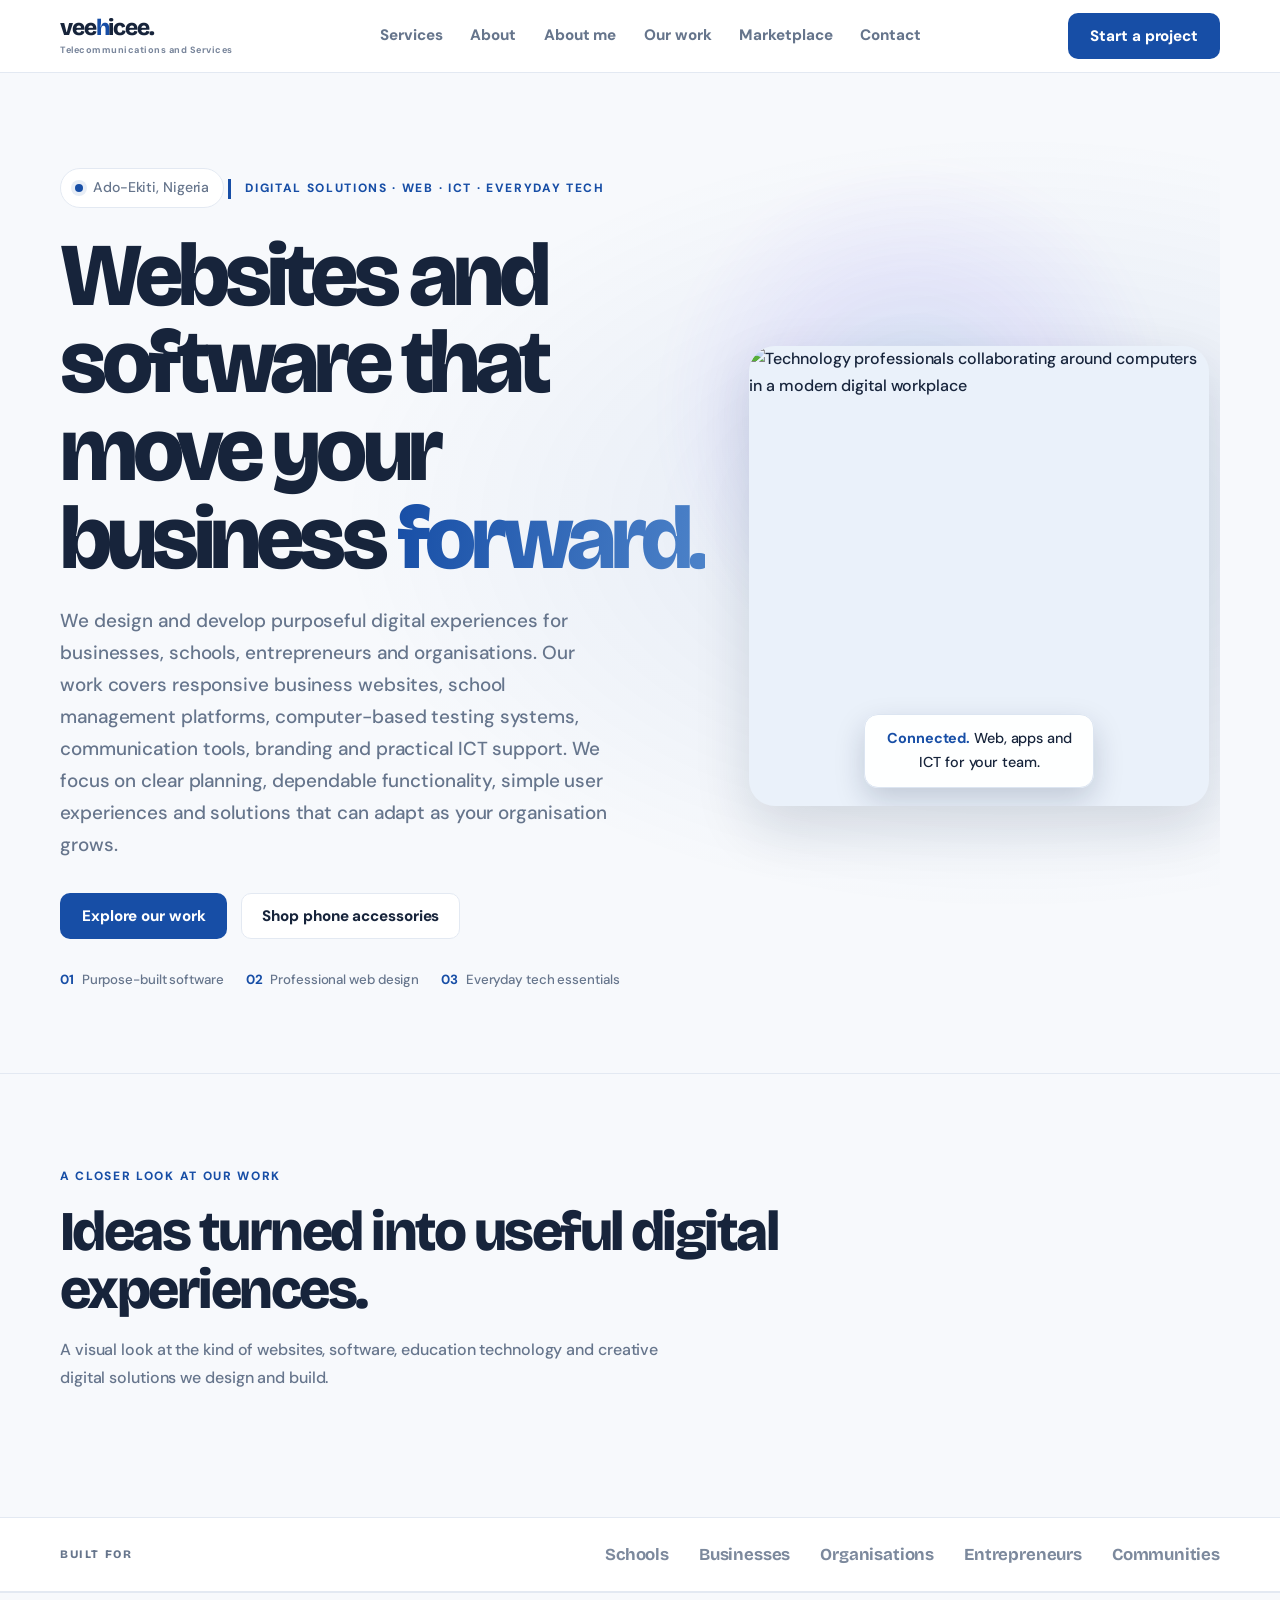
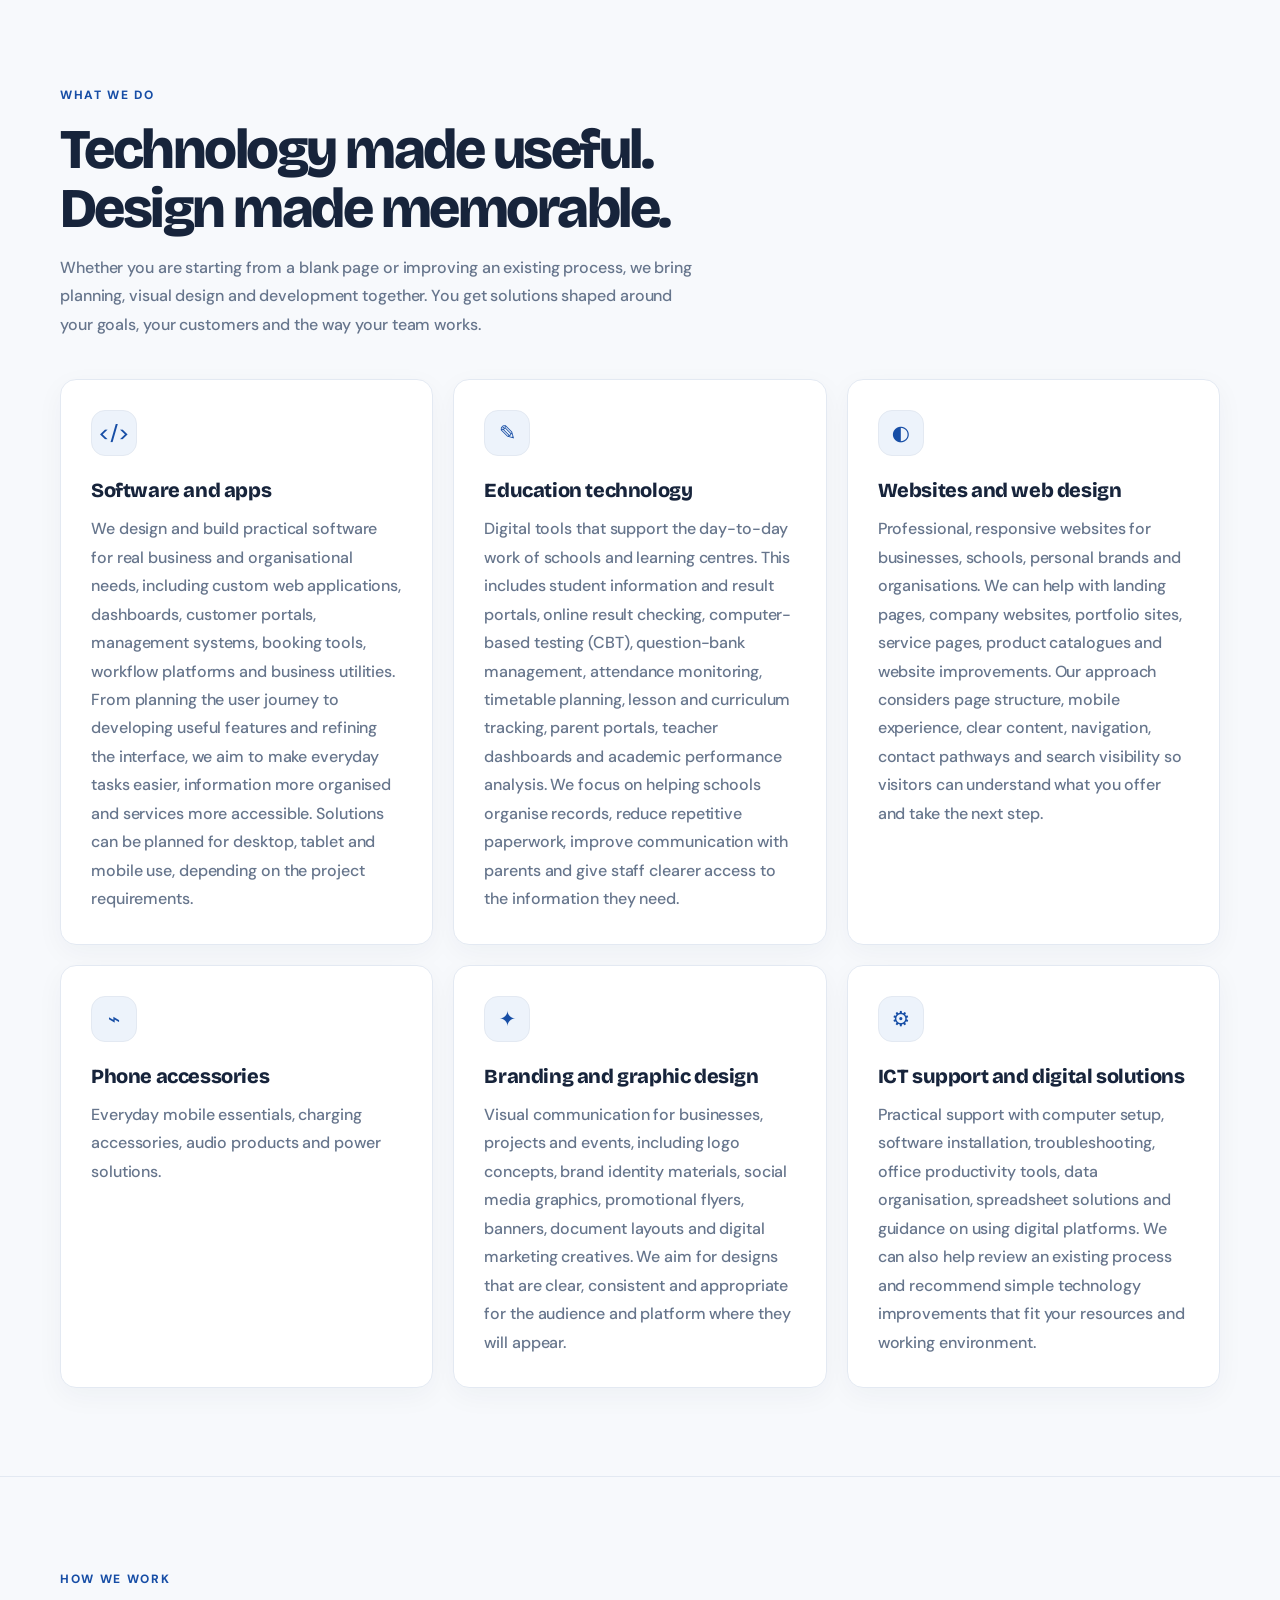
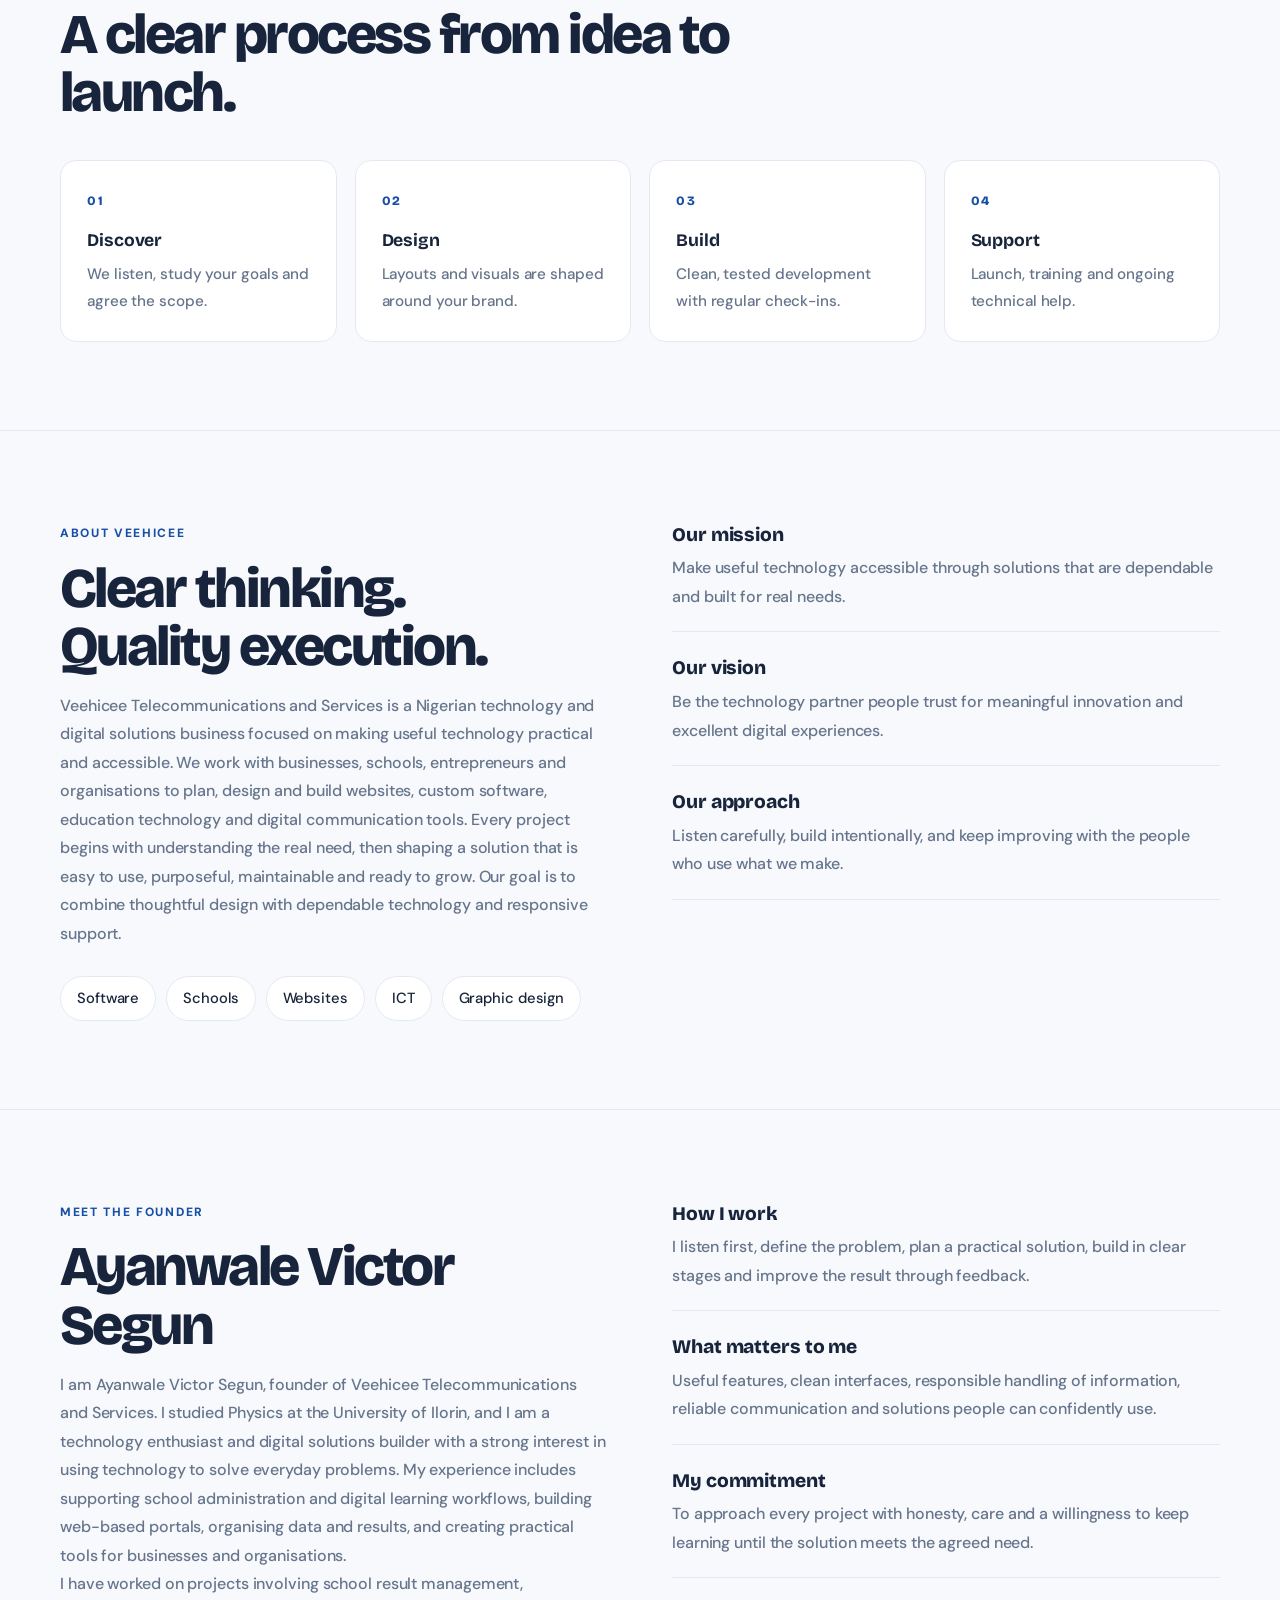
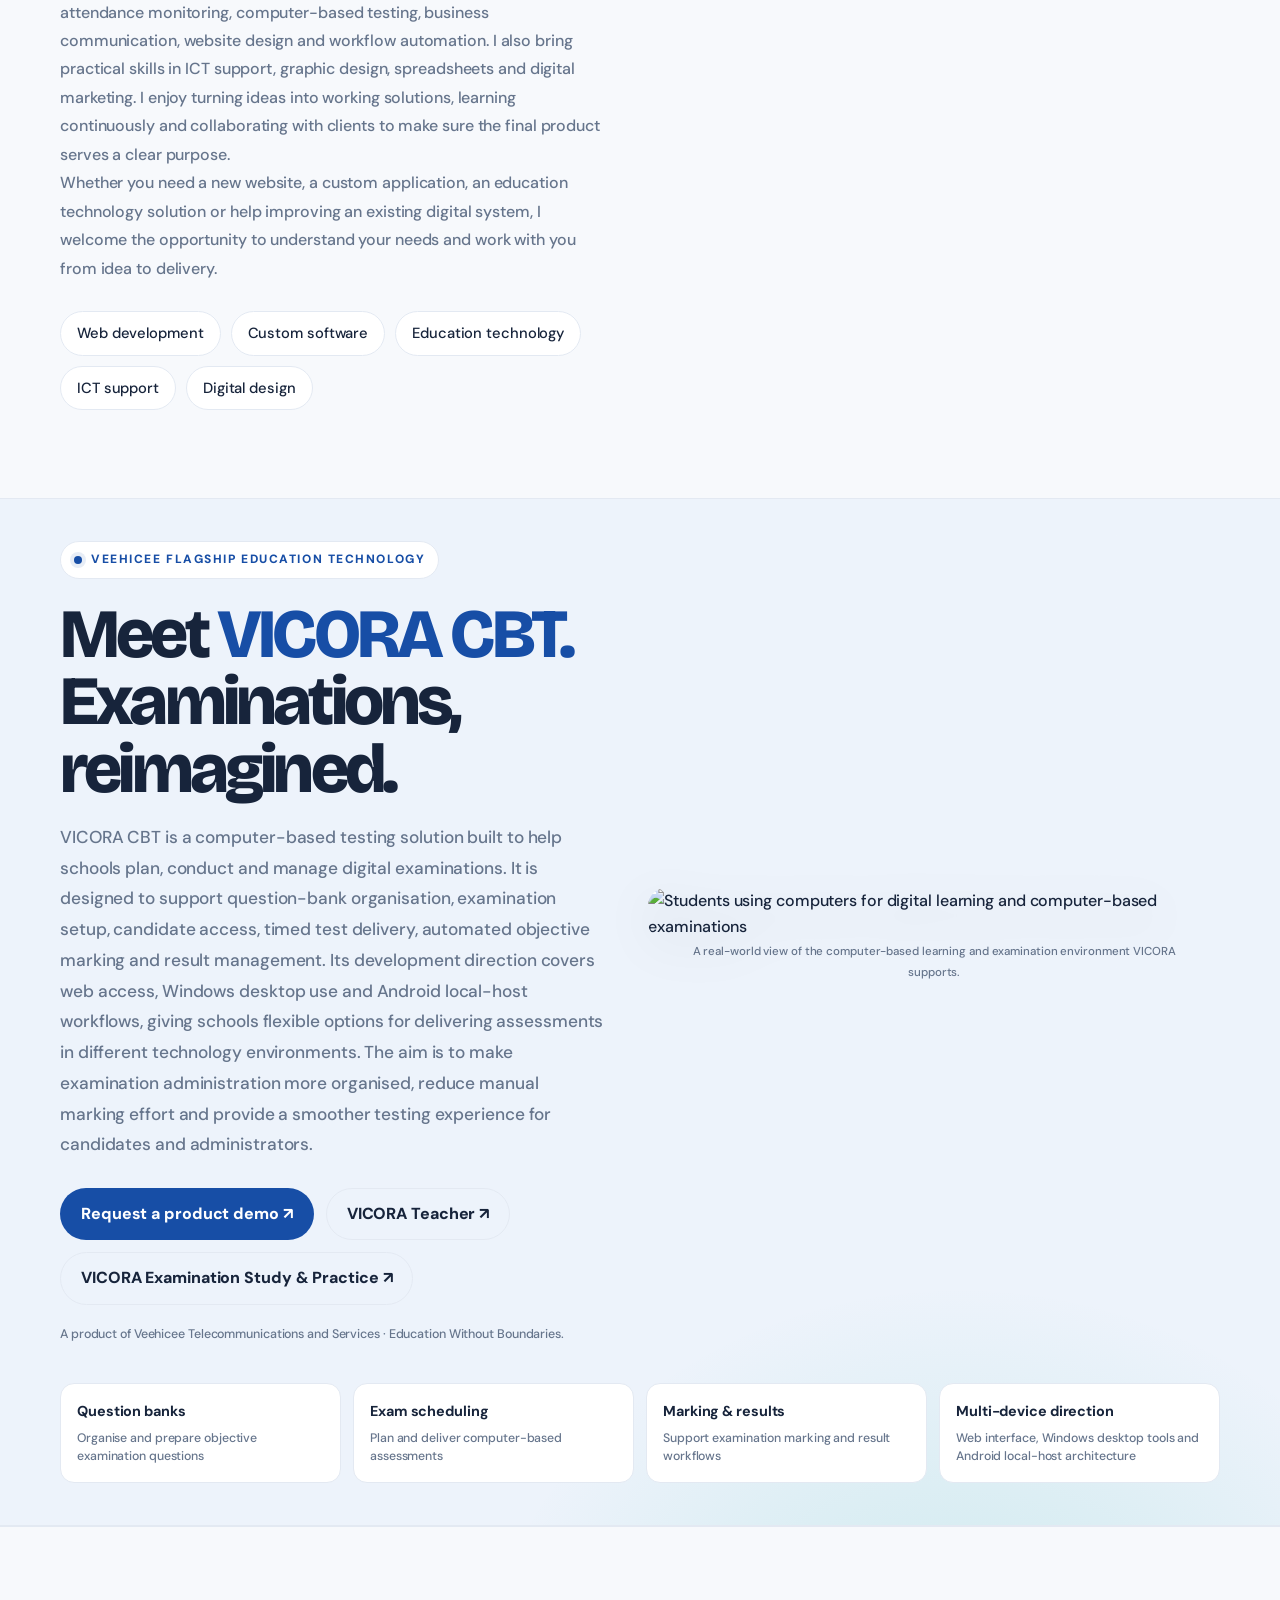
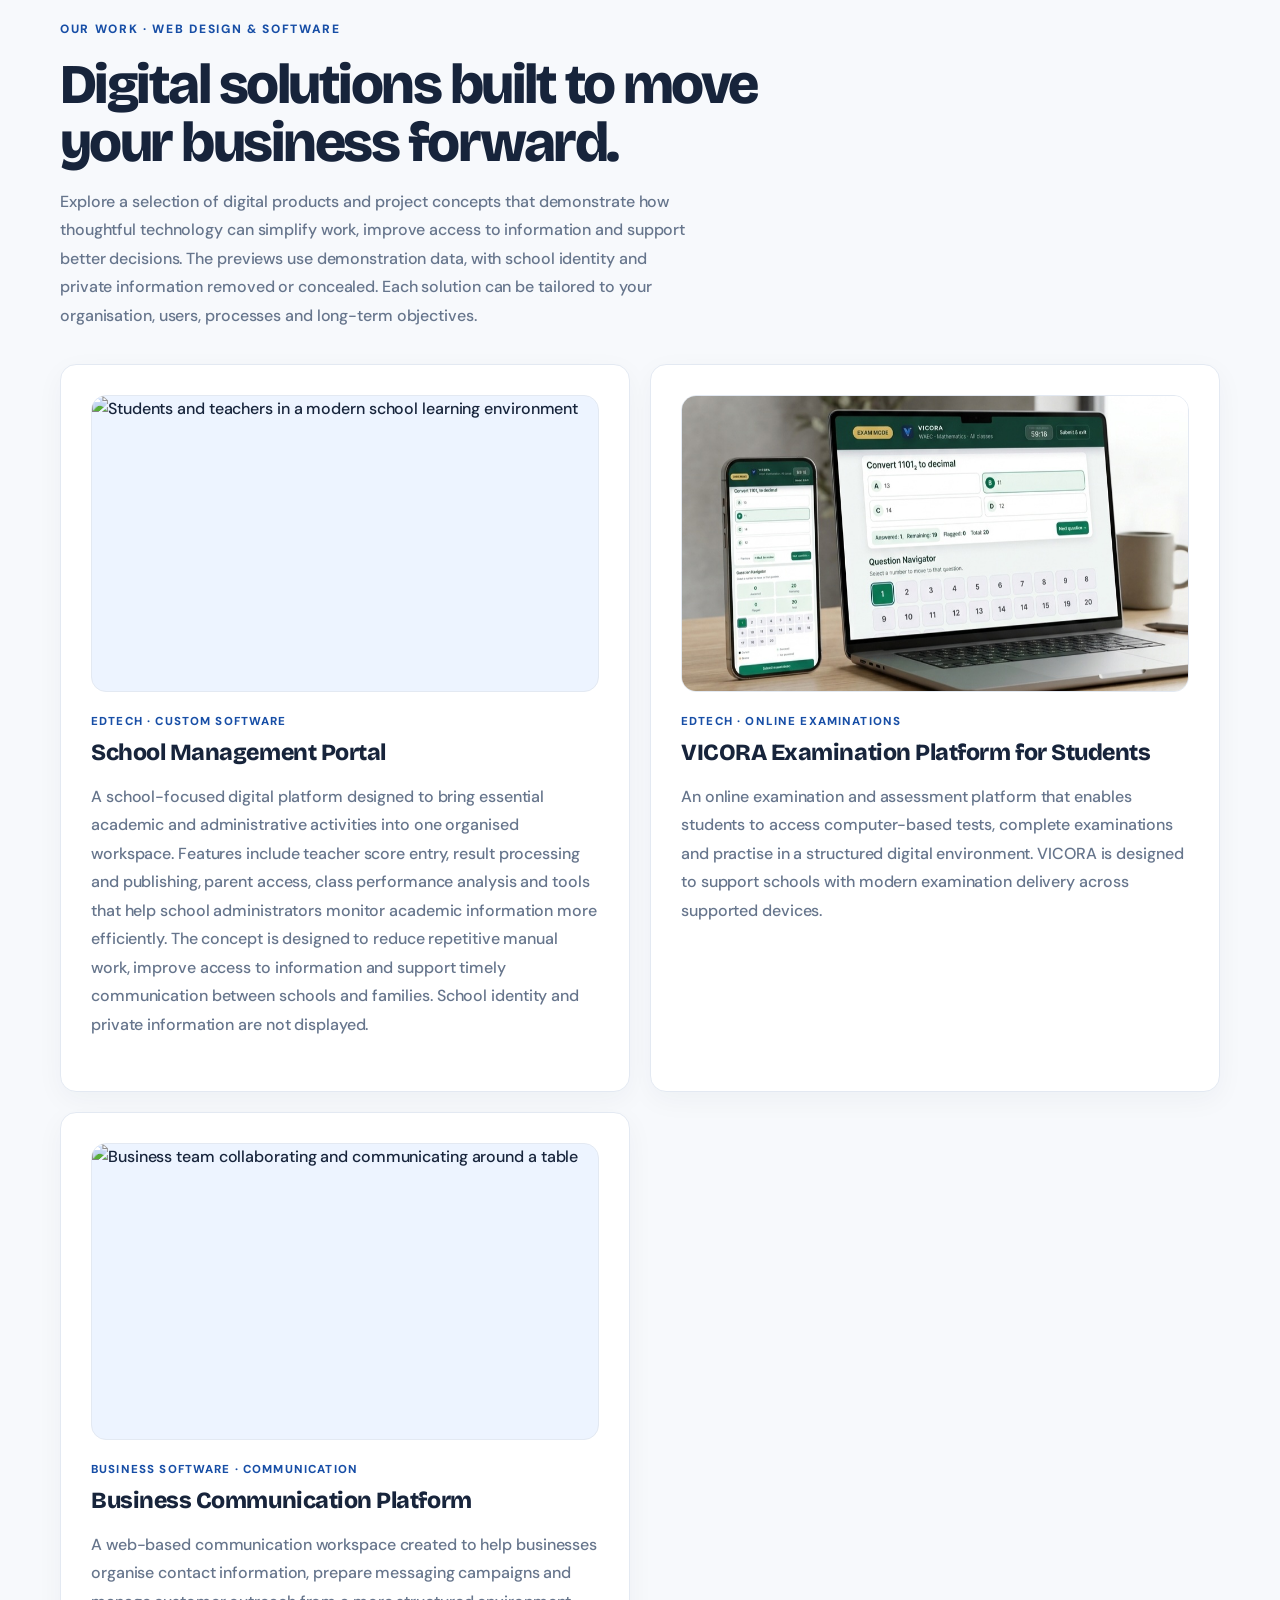
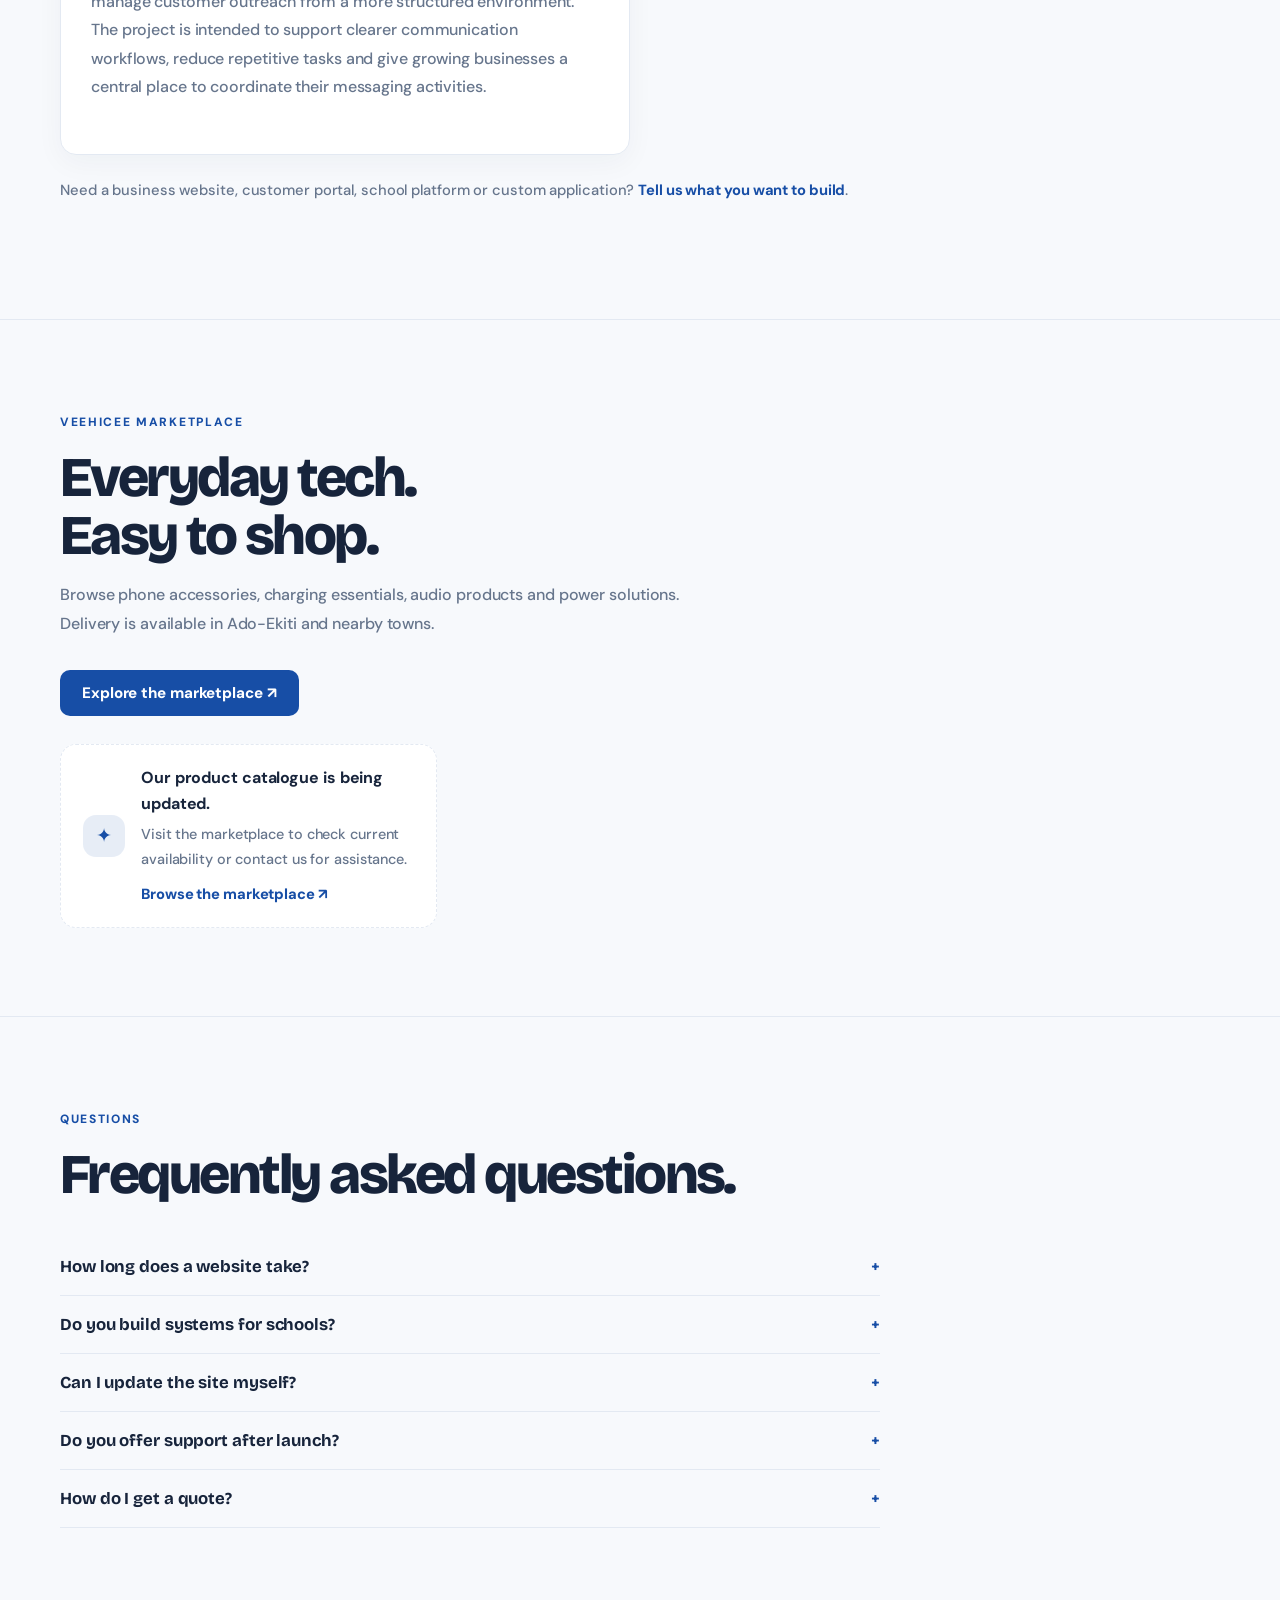
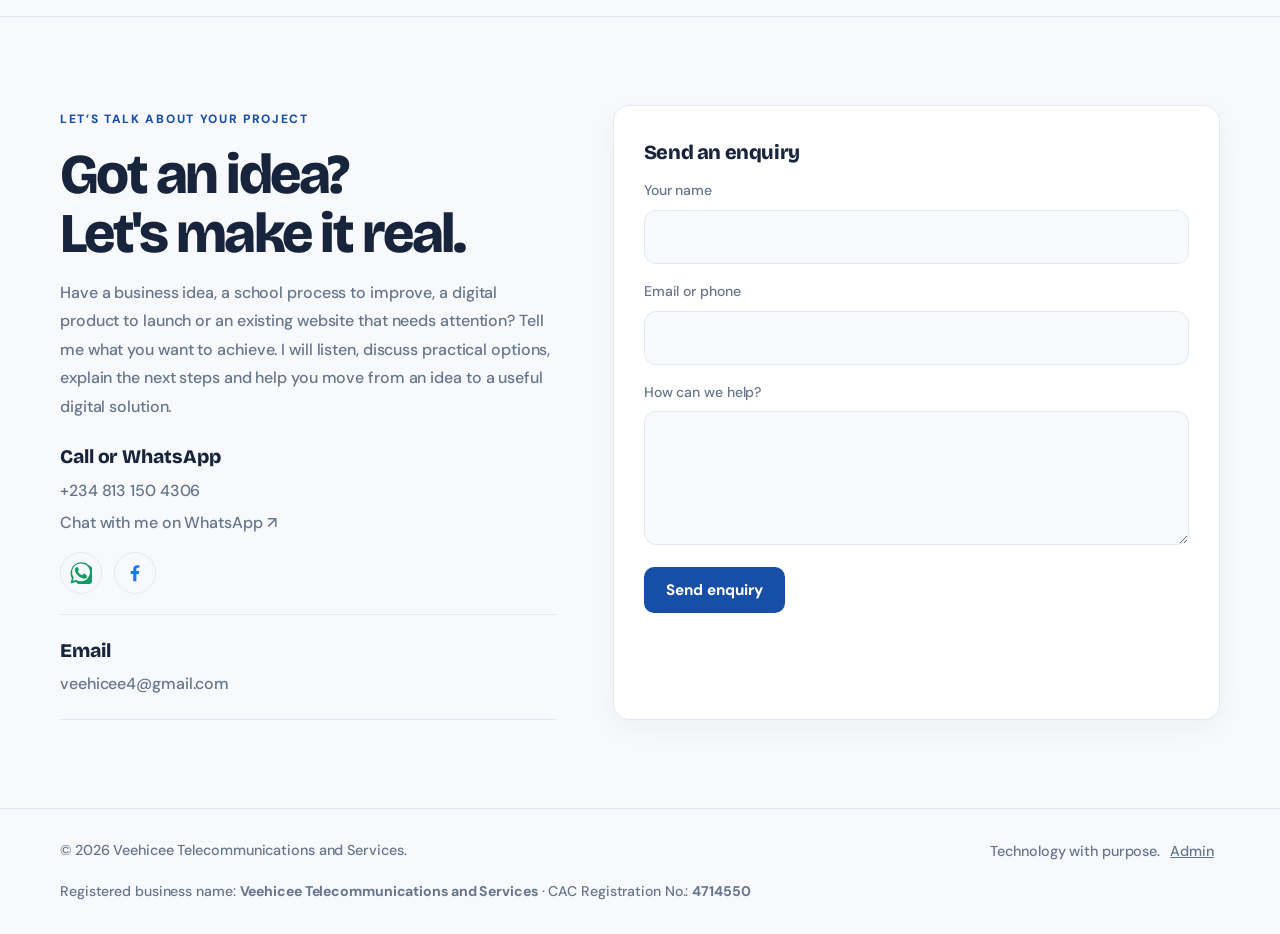
==== commit 028746ca: "Add VICORA student examination project to portfolio" ====
--- a/index.html
+++ b/index.html
@@ -443,6 +443,7 @@
 <span class="section-kicker">OUR WORK · WEB DESIGN & SOFTWARE</span><h2>Digital solutions built to move your business forward.</h2><p class="intro">Explore a selection of digital products and project concepts that demonstrate how thoughtful technology can simplify work, improve access to information and support better decisions. The previews use demonstration data, with school identity and private information removed or concealed. Each solution can be tailored to your organisation, users, processes and long-term objectives.</p>
 <div class="cards portfolio-showcase" style="margin-top:34px">
 <article class="card project-card"><img class="project-image" data-site-image="portfolioSchool" src="https://images.unsplash.com/photo-1509062522246-3755977927d7?auto=format&fit=crop&w=1100&q=85" alt="Students and teachers in a modern school learning environment" loading="lazy"><span class="project-type">EDTECH · CUSTOM SOFTWARE</span><h3>School Management Portal</h3><p>A school-focused digital platform designed to bring essential academic and administrative activities into one organised workspace. Features include teacher score entry, result processing and publishing, parent access, class performance analysis and tools that help school administrators monitor academic information more efficiently. The concept is designed to reduce repetitive manual work, improve access to information and support timely communication between schools and families. School identity and private information are not displayed.</p></article>
+<article class="card project-card"><img class="project-image" data-site-image="portfolioExam" src="assets/images/portfolio%20project%201.jpg" alt="VICORA Examination Platform for Students" loading="lazy"><span class="project-type">EDTECH · ONLINE EXAMINATIONS</span><h3>VICORA Examination Platform for Students</h3><p>An online examination and assessment platform that enables students to access computer-based tests, complete examinations and practise in a structured digital environment. VICORA is designed to support schools with modern examination delivery across supported devices.</p></article>
 <article class="card project-card"><img class="project-image" data-site-image="portfolioBusiness" src="https://images.unsplash.com/photo-1556761175-b413da4baf72?auto=format&fit=crop&w=1100&q=85" alt="Business team collaborating and communicating around a table" loading="lazy"><span class="project-type">BUSINESS SOFTWARE · COMMUNICATION</span><h3>Business Communication Platform</h3><p>A web-based communication workspace created to help businesses organise contact information, prepare messaging campaigns and manage customer outreach from a more structured environment. The project is intended to support clearer communication workflows, reduce repetitive tasks and give growing businesses a central place to coordinate their messaging activities.</p></article>
 </div>
 <p class="portfolio-note">Need a business website, customer portal, school platform or custom application? <a href="#contact">Tell us what you want to build</a>.</p>
@@ -764,6 +765,7 @@
  {key:"hero",title:"Homepage hero photograph",url:"https://images.unsplash.com/photo-1519389950473-47ba0277781c?auto=format&fit=crop&w=1100&q=85",alt:"Technology professionals collaborating around computers"},
  {key:"vicora",title:"VICORA learning and examination photograph",url:"https://images.unsplash.com/photo-1516321318423-f06f85e504b3?auto=format&fit=crop&w=1100&q=85",alt:"Students using computers for digital learning and examinations"},
  {key:"portfolioSchool",title:"School management portfolio photograph",url:"https://images.unsplash.com/photo-1509062522246-3755977927d7?auto=format&fit=crop&w=1100&q=85",alt:"Students and teachers in a modern school"},
+ {key:"portfolioExam",title:"VICORA Examination Platform for Students portfolio photograph",url:"assets/images/portfolio%20project%201.jpg",alt:"VICORA online examination platform for students"},
  {key:"portfolioBusiness",title:"Business communication portfolio photograph",url:"https://images.unsplash.com/photo-1556761175-b413da4baf72?auto=format&fit=crop&w=1100&q=85",alt:"Business team collaborating at work"},
  {key:"marketplaceHero",title:"Marketplace banner photograph",url:"https://images.pexels.com/photos/33061130/pexels-photo-33061130.jpeg?cs=srgb&dl=pexels-zeleboba-33061130.jpg&fm=jpg",alt:"Phone case, charger and cable accessories"}
 ];
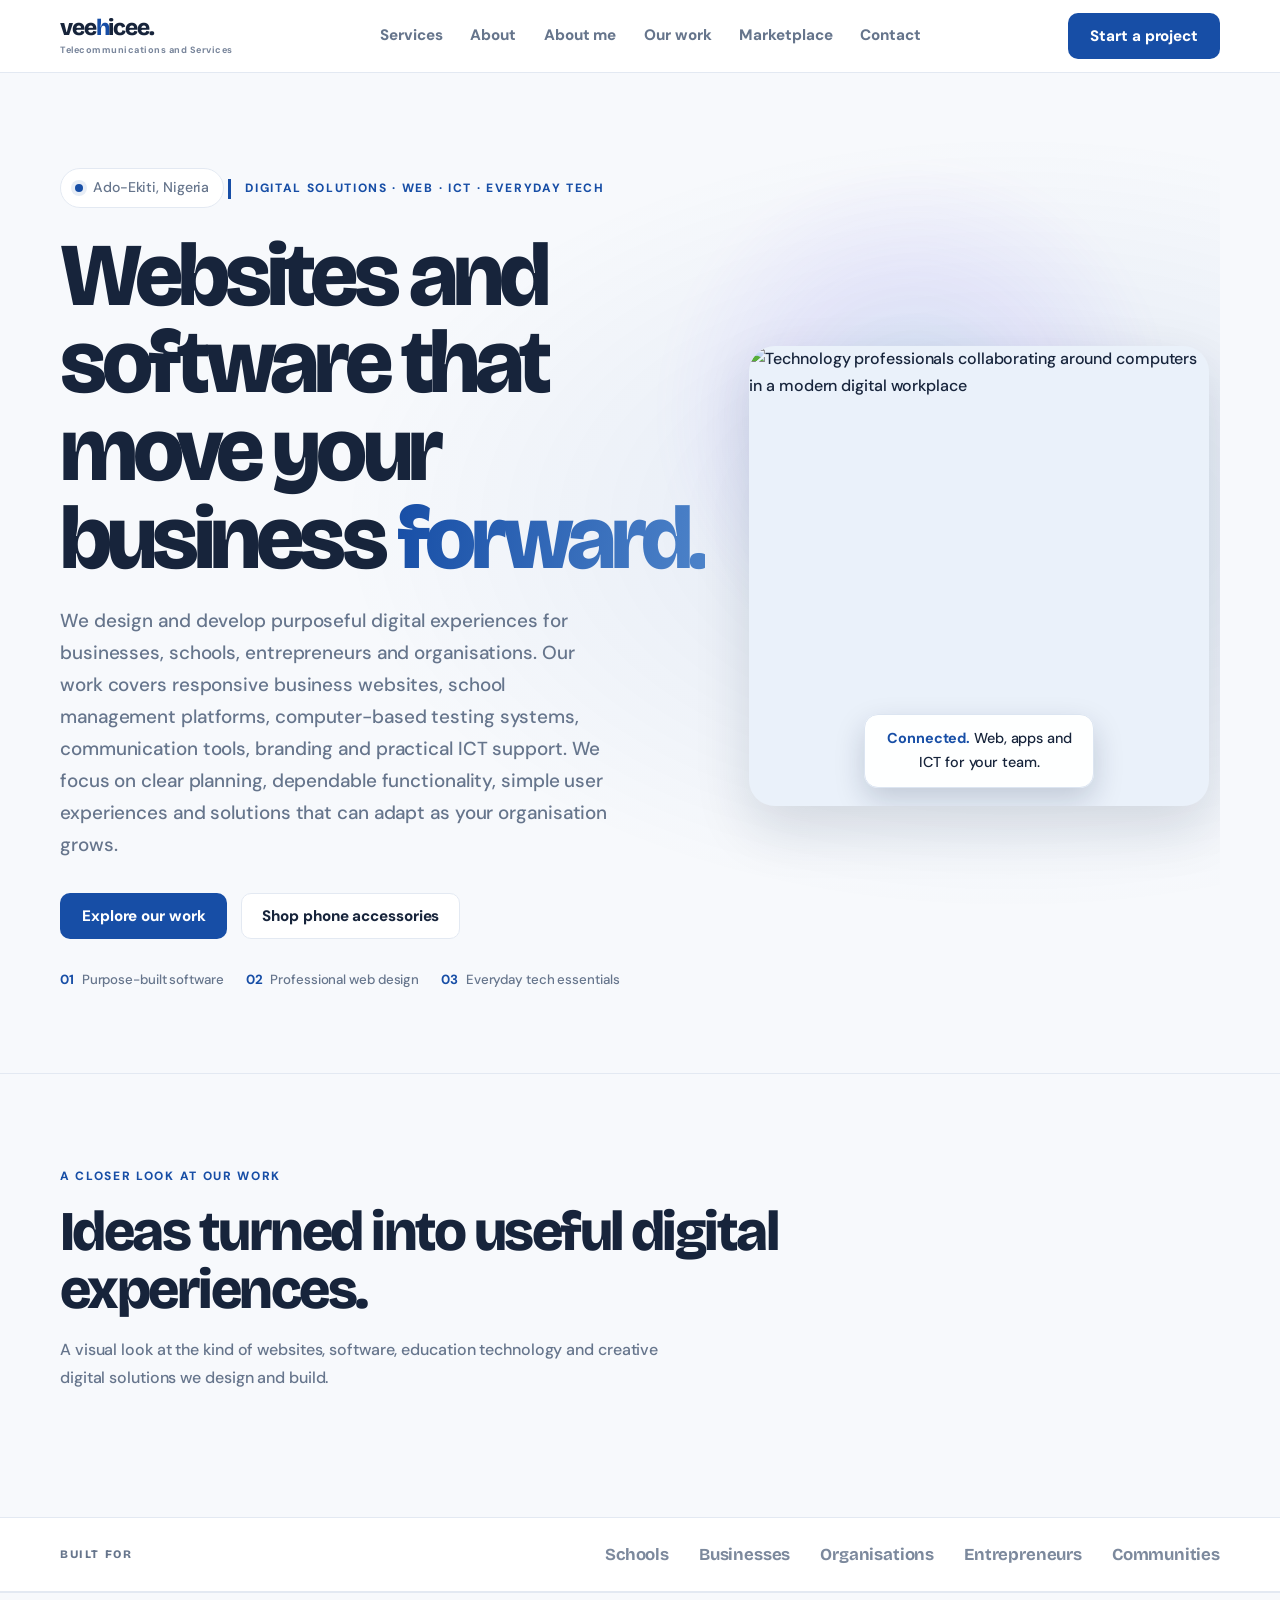
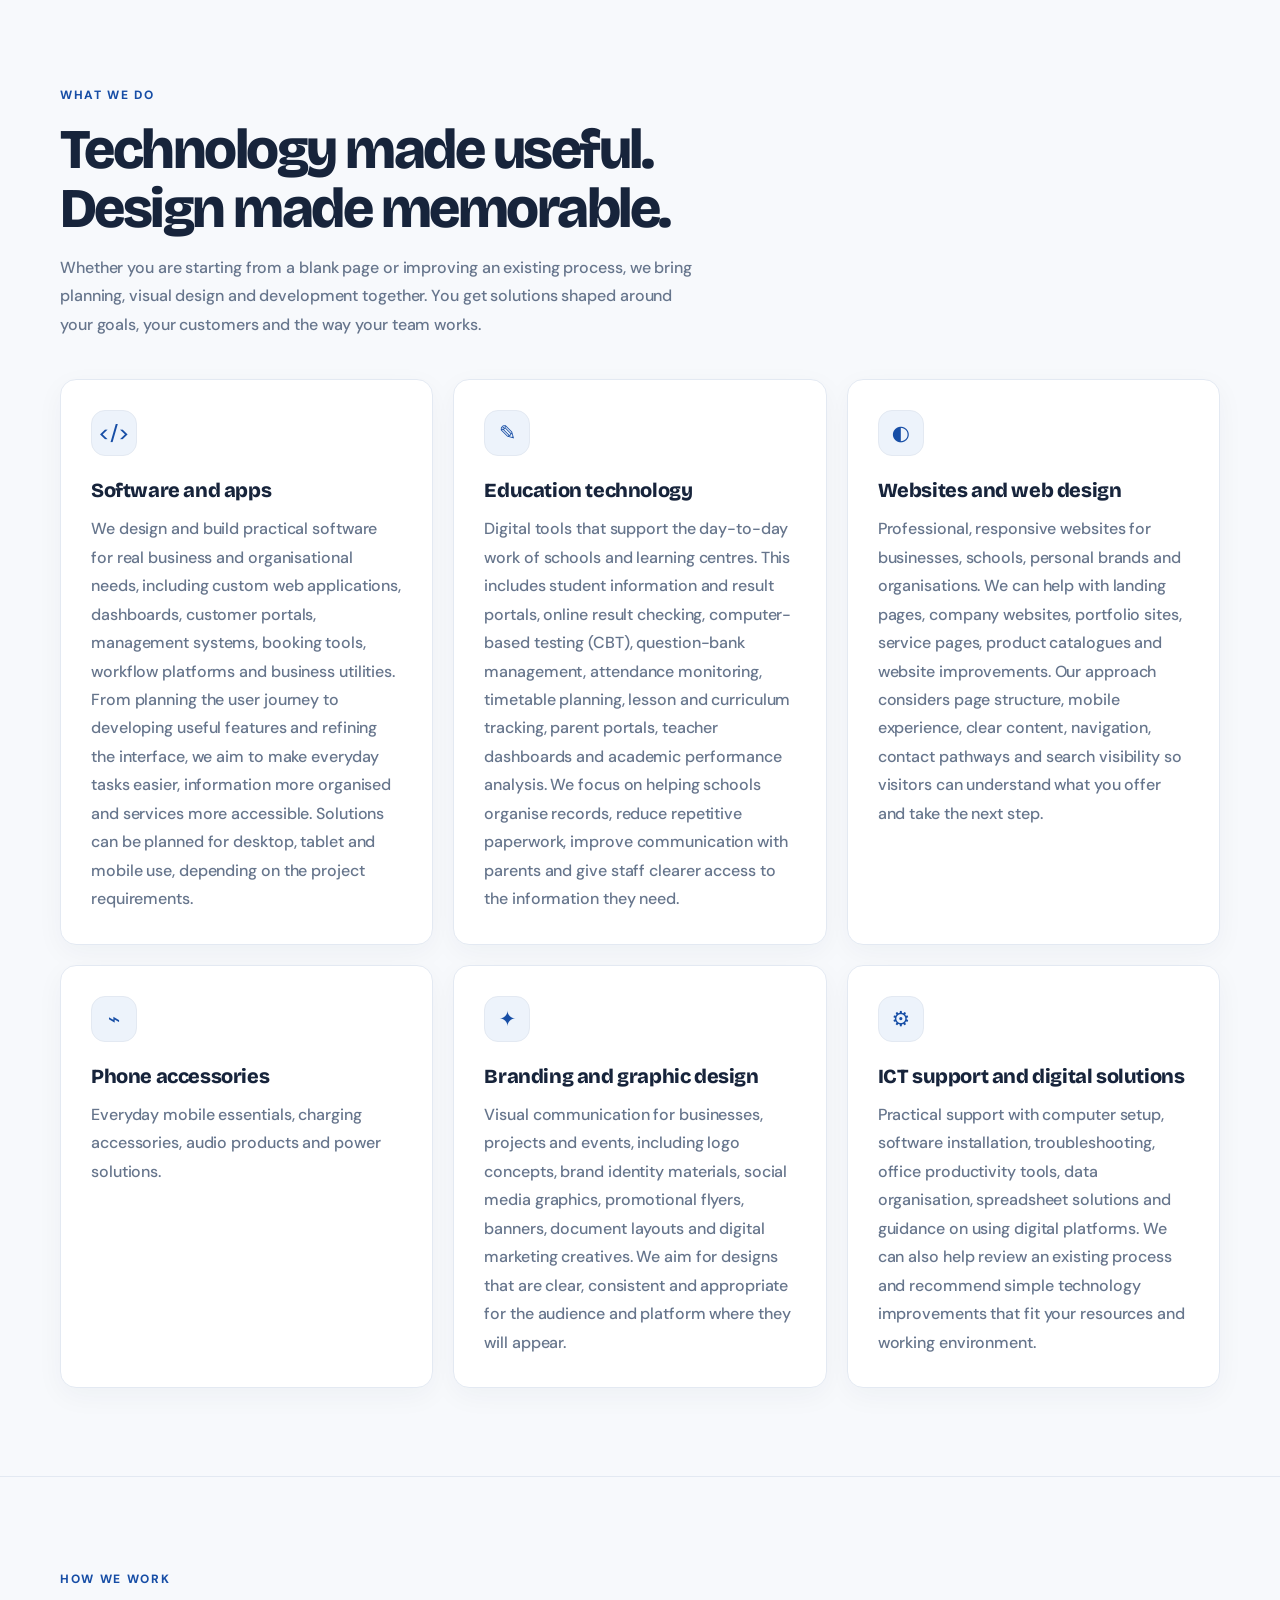
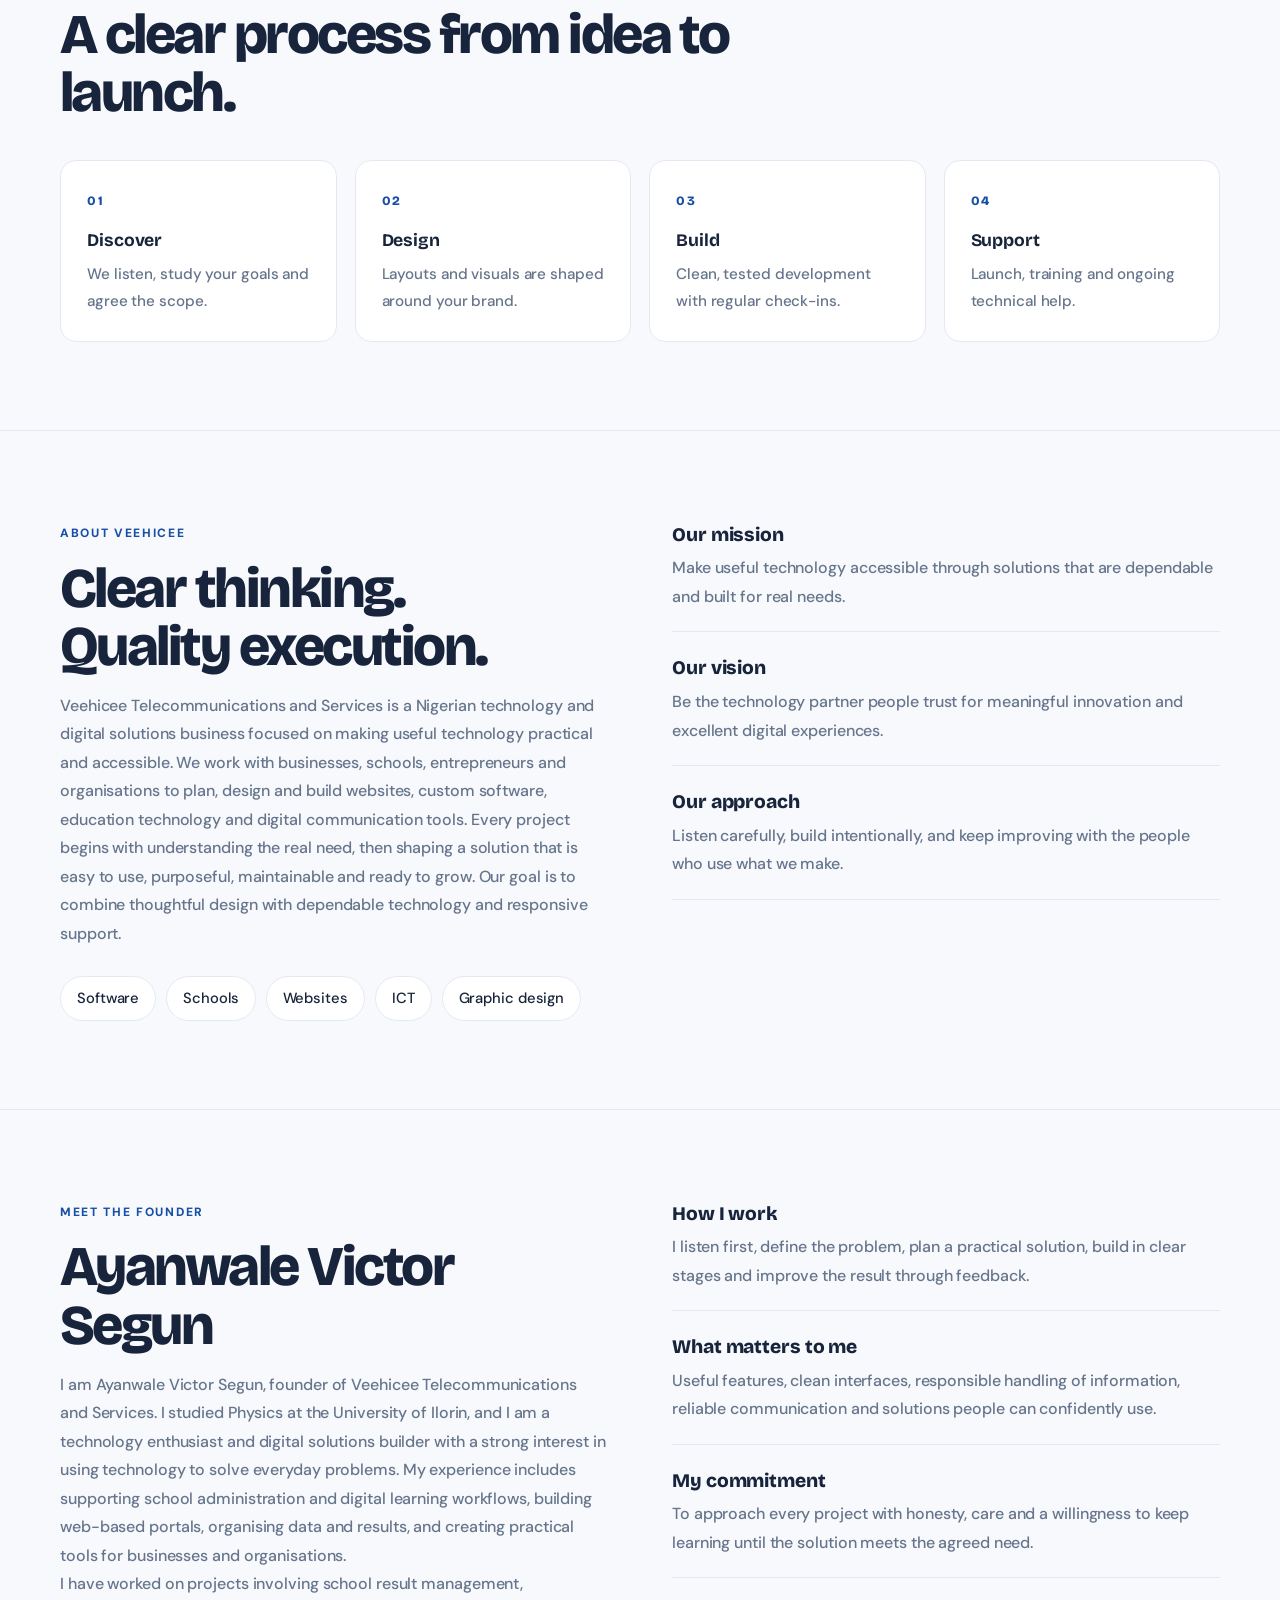
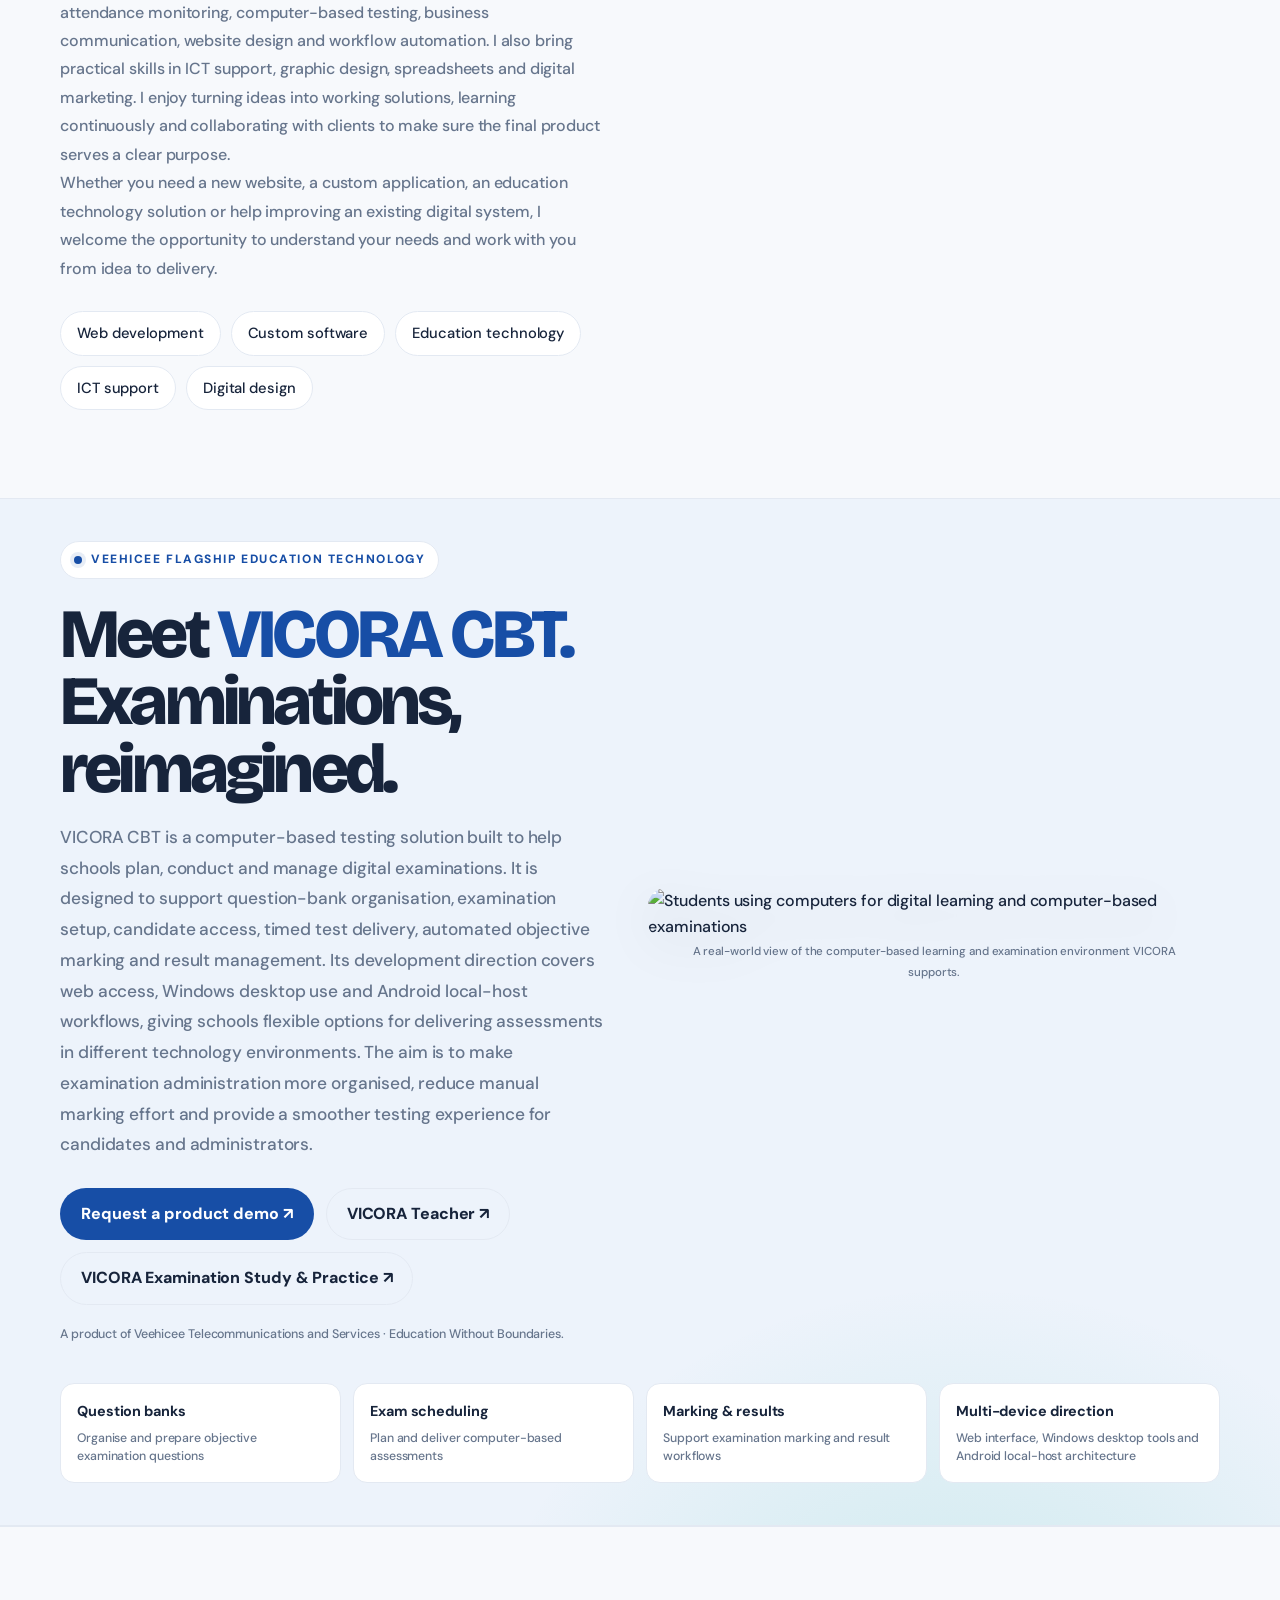
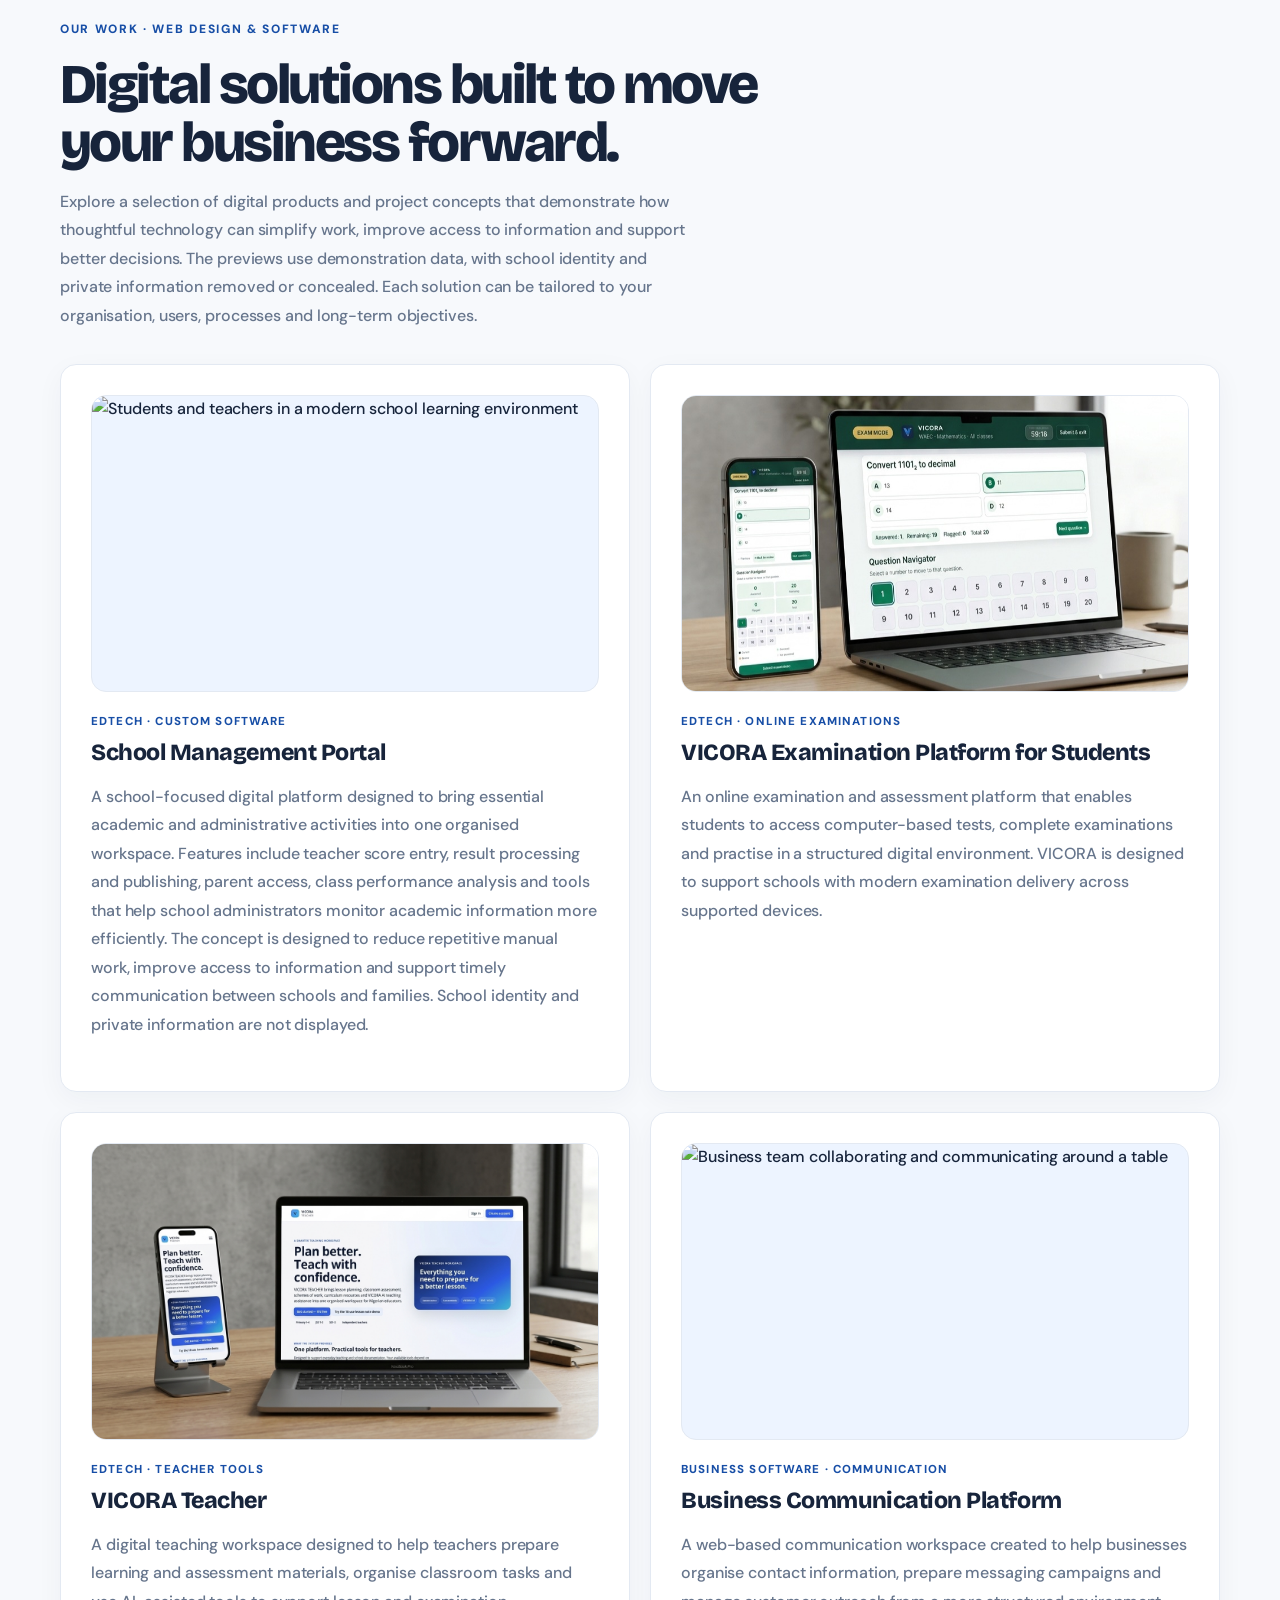
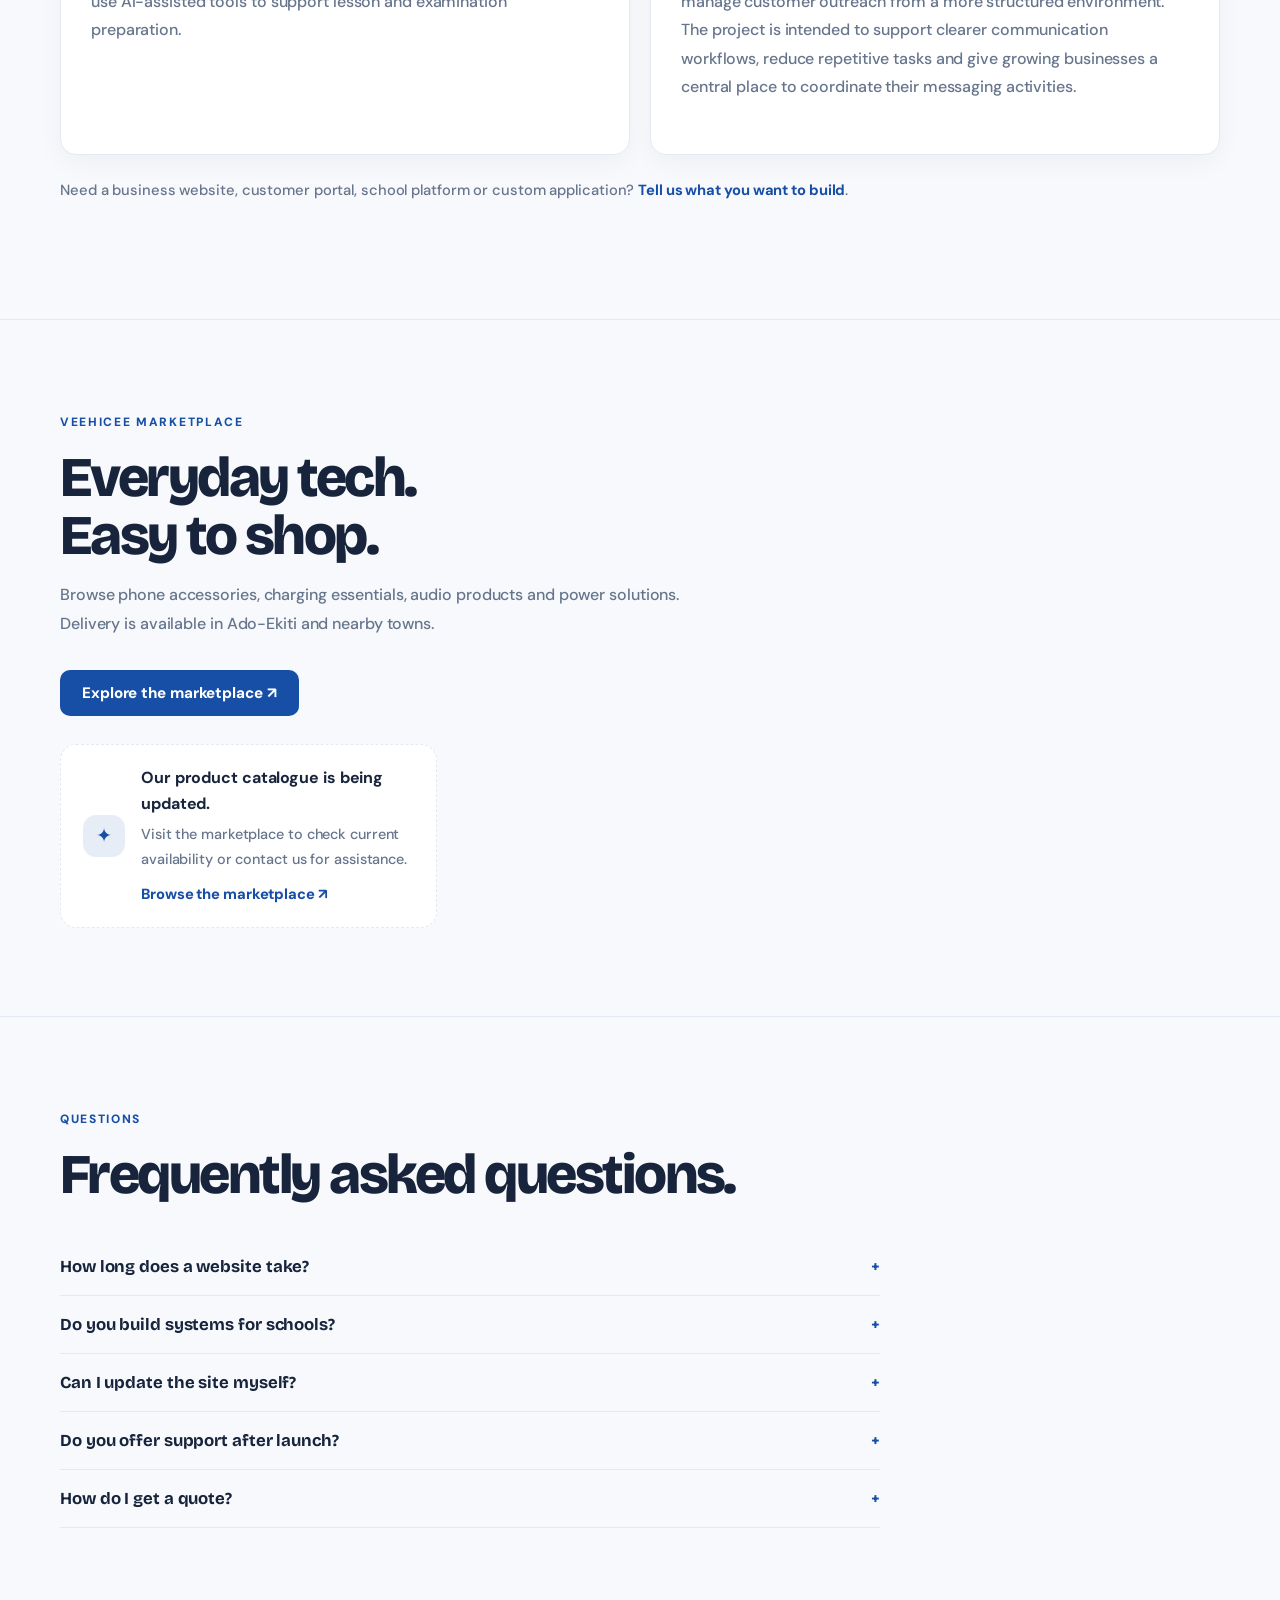
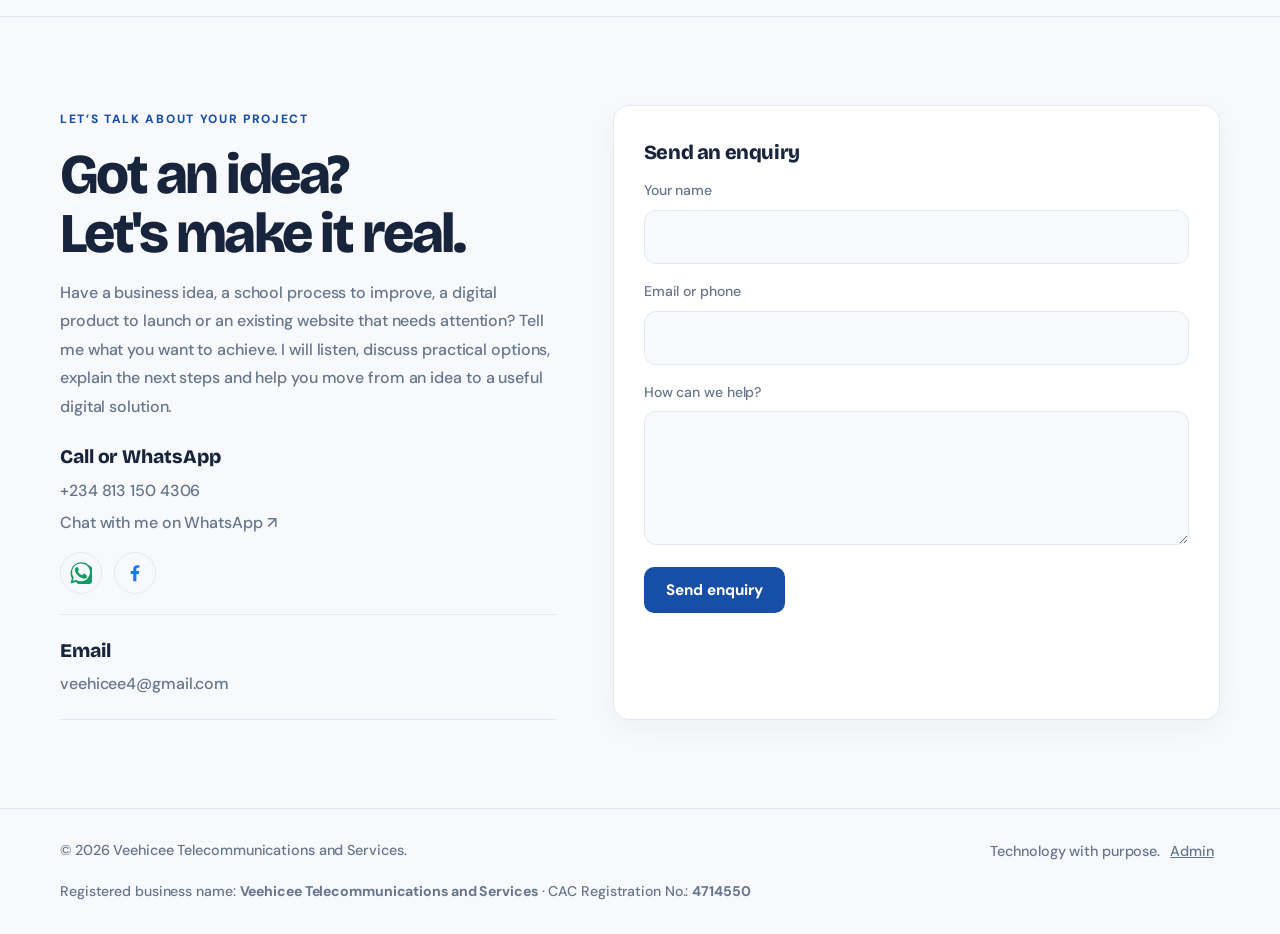
==== commit 551b6f9f: "Fix homepage hero and VICORA project images" ====
--- a/index.html
+++ b/index.html
@@ -444,6 +444,7 @@
 <div class="cards portfolio-showcase" style="margin-top:34px">
 <article class="card project-card"><img class="project-image" data-site-image="portfolioSchool" src="https://images.unsplash.com/photo-1509062522246-3755977927d7?auto=format&fit=crop&w=1100&q=85" alt="Students and teachers in a modern school learning environment" loading="lazy"><span class="project-type">EDTECH · CUSTOM SOFTWARE</span><h3>School Management Portal</h3><p>A school-focused digital platform designed to bring essential academic and administrative activities into one organised workspace. Features include teacher score entry, result processing and publishing, parent access, class performance analysis and tools that help school administrators monitor academic information more efficiently. The concept is designed to reduce repetitive manual work, improve access to information and support timely communication between schools and families. School identity and private information are not displayed.</p></article>
 <article class="card project-card"><img class="project-image" data-site-image="portfolioExam" src="assets/images/portfolio%20project%201.jpg" alt="VICORA Examination Platform for Students" loading="lazy"><span class="project-type">EDTECH · ONLINE EXAMINATIONS</span><h3>VICORA Examination Platform for Students</h3><p>An online examination and assessment platform that enables students to access computer-based tests, complete examinations and practise in a structured digital environment. VICORA is designed to support schools with modern examination delivery across supported devices.</p></article>
+<article class="card project-card"><img class="project-image" data-site-image="portfolioTeacher" src="assets/images/vicora%20teach.jpeg" alt="VICORA Teacher platform" loading="lazy"><span class="project-type">EDTECH · TEACHER TOOLS</span><h3>VICORA Teacher</h3><p>A digital teaching workspace designed to help teachers prepare learning and assessment materials, organise classroom tasks and use AI-assisted tools to support lesson and examination preparation.</p></article>
 <article class="card project-card"><img class="project-image" data-site-image="portfolioBusiness" src="https://images.unsplash.com/photo-1556761175-b413da4baf72?auto=format&fit=crop&w=1100&q=85" alt="Business team collaborating and communicating around a table" loading="lazy"><span class="project-type">BUSINESS SOFTWARE · COMMUNICATION</span><h3>Business Communication Platform</h3><p>A web-based communication workspace created to help businesses organise contact information, prepare messaging campaigns and manage customer outreach from a more structured environment. The project is intended to support clearer communication workflows, reduce repetitive tasks and give growing businesses a central place to coordinate their messaging activities.</p></article>
 </div>
 <p class="portfolio-note">Need a business website, customer portal, school platform or custom application? <a href="#contact">Tell us what you want to build</a>.</p>
@@ -762,10 +763,11 @@
 
 /* ───────── PLATFORM-WIDE IMAGE MANAGER ───────── */
 const PLATFORM_IMAGE_DEFAULTS=[
- {key:"hero",title:"Homepage hero photograph",url:"https://images.unsplash.com/photo-1519389950473-47ba0277781c?auto=format&fit=crop&w=1100&q=85",alt:"Technology professionals collaborating around computers"},
- {key:"vicora",title:"VICORA learning and examination photograph",url:"https://images.unsplash.com/photo-1516321318423-f06f85e504b3?auto=format&fit=crop&w=1100&q=85",alt:"Students using computers for digital learning and examinations"},
+ {key:"hero",title:"Homepage hero photograph",url:"assets/images/hero.jpg",alt:"Veehicee technology services homepage hero image"},
+ {key:"vicora",title:"VICORA learning and examination photograph",url:"assets/images/vicora.jpg",alt:"VICORA examination platform"},
  {key:"portfolioSchool",title:"School management portfolio photograph",url:"https://images.unsplash.com/photo-1509062522246-3755977927d7?auto=format&fit=crop&w=1100&q=85",alt:"Students and teachers in a modern school"},
  {key:"portfolioExam",title:"VICORA Examination Platform for Students portfolio photograph",url:"assets/images/portfolio%20project%201.jpg",alt:"VICORA online examination platform for students"},
+ {key:"portfolioTeacher",title:"VICORA Teacher portfolio photograph",url:"assets/images/vicora%20teach.jpeg",alt:"VICORA Teacher platform"},
  {key:"portfolioBusiness",title:"Business communication portfolio photograph",url:"https://images.unsplash.com/photo-1556761175-b413da4baf72?auto=format&fit=crop&w=1100&q=85",alt:"Business team collaborating at work"},
  {key:"marketplaceHero",title:"Marketplace banner photograph",url:"https://images.pexels.com/photos/33061130/pexels-photo-33061130.jpeg?cs=srgb&dl=pexels-zeleboba-33061130.jpg&fm=jpg",alt:"Phone case, charger and cable accessories"}
 ];
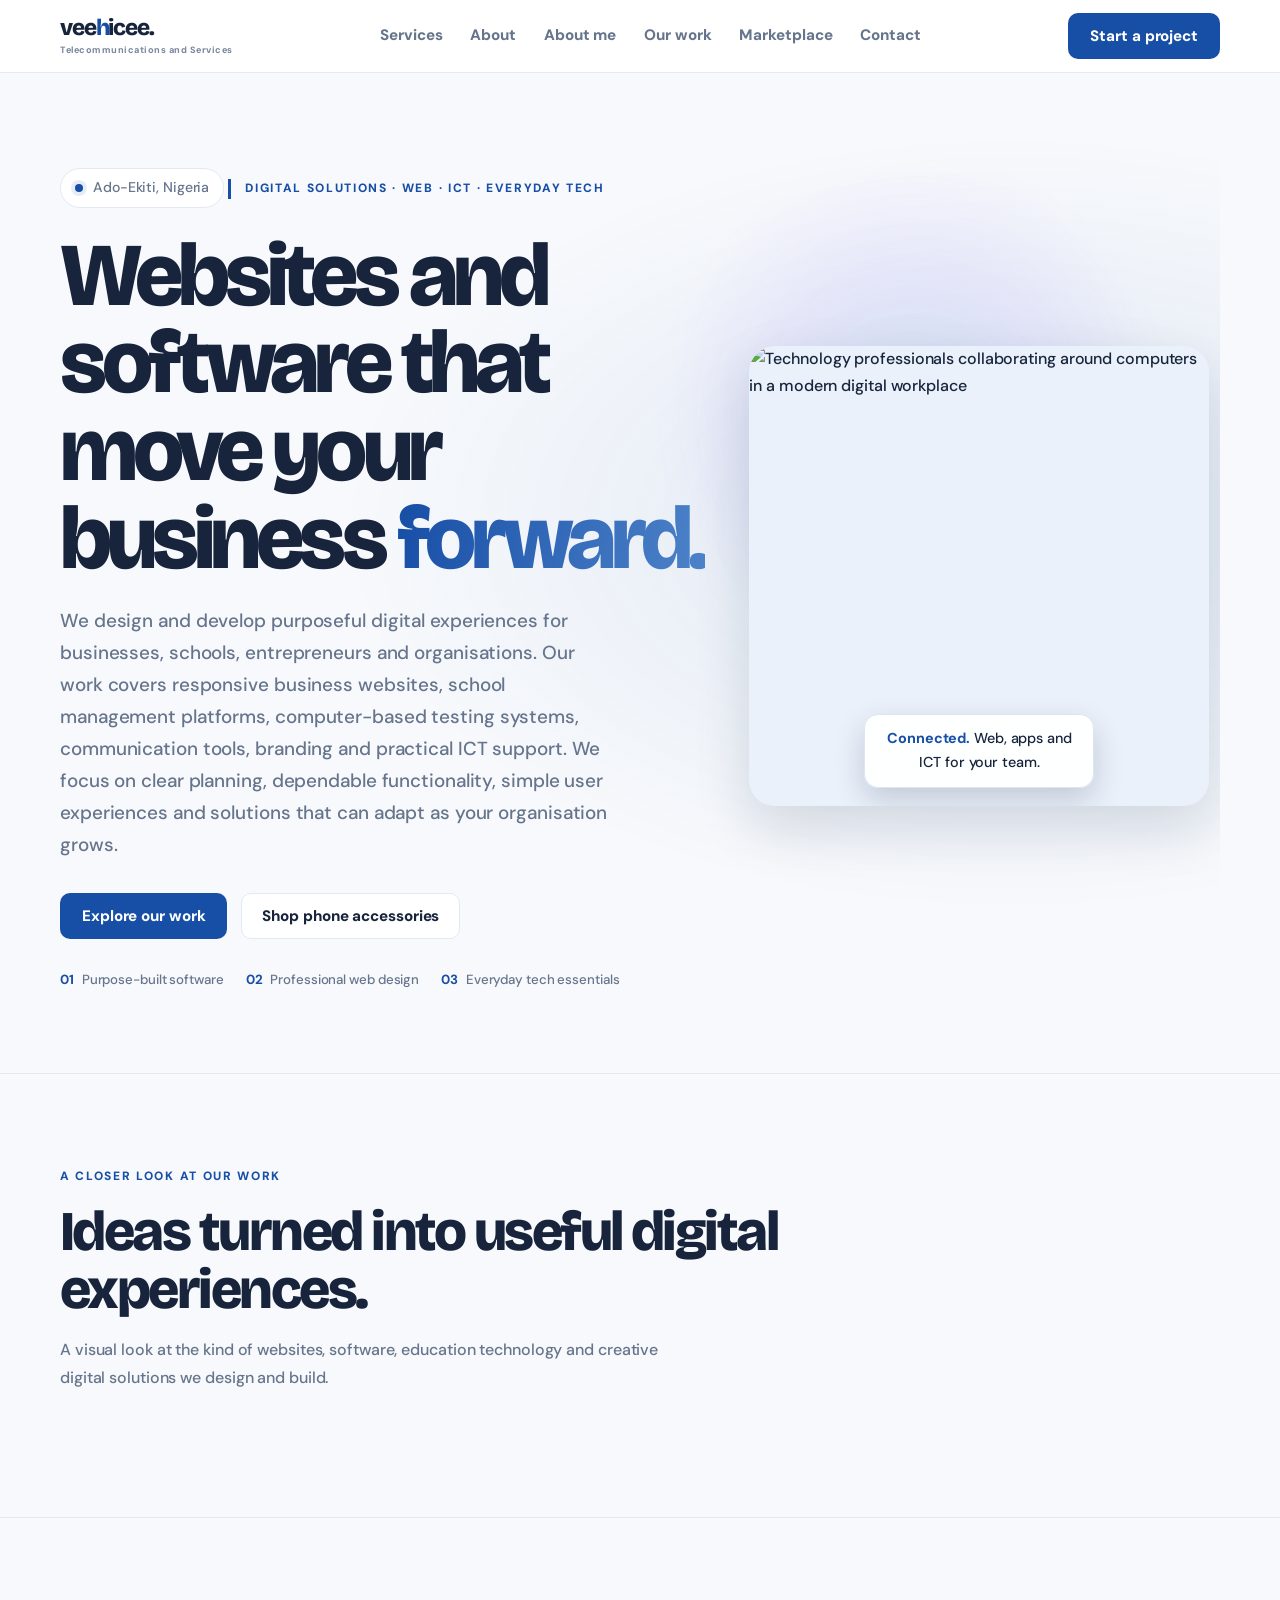
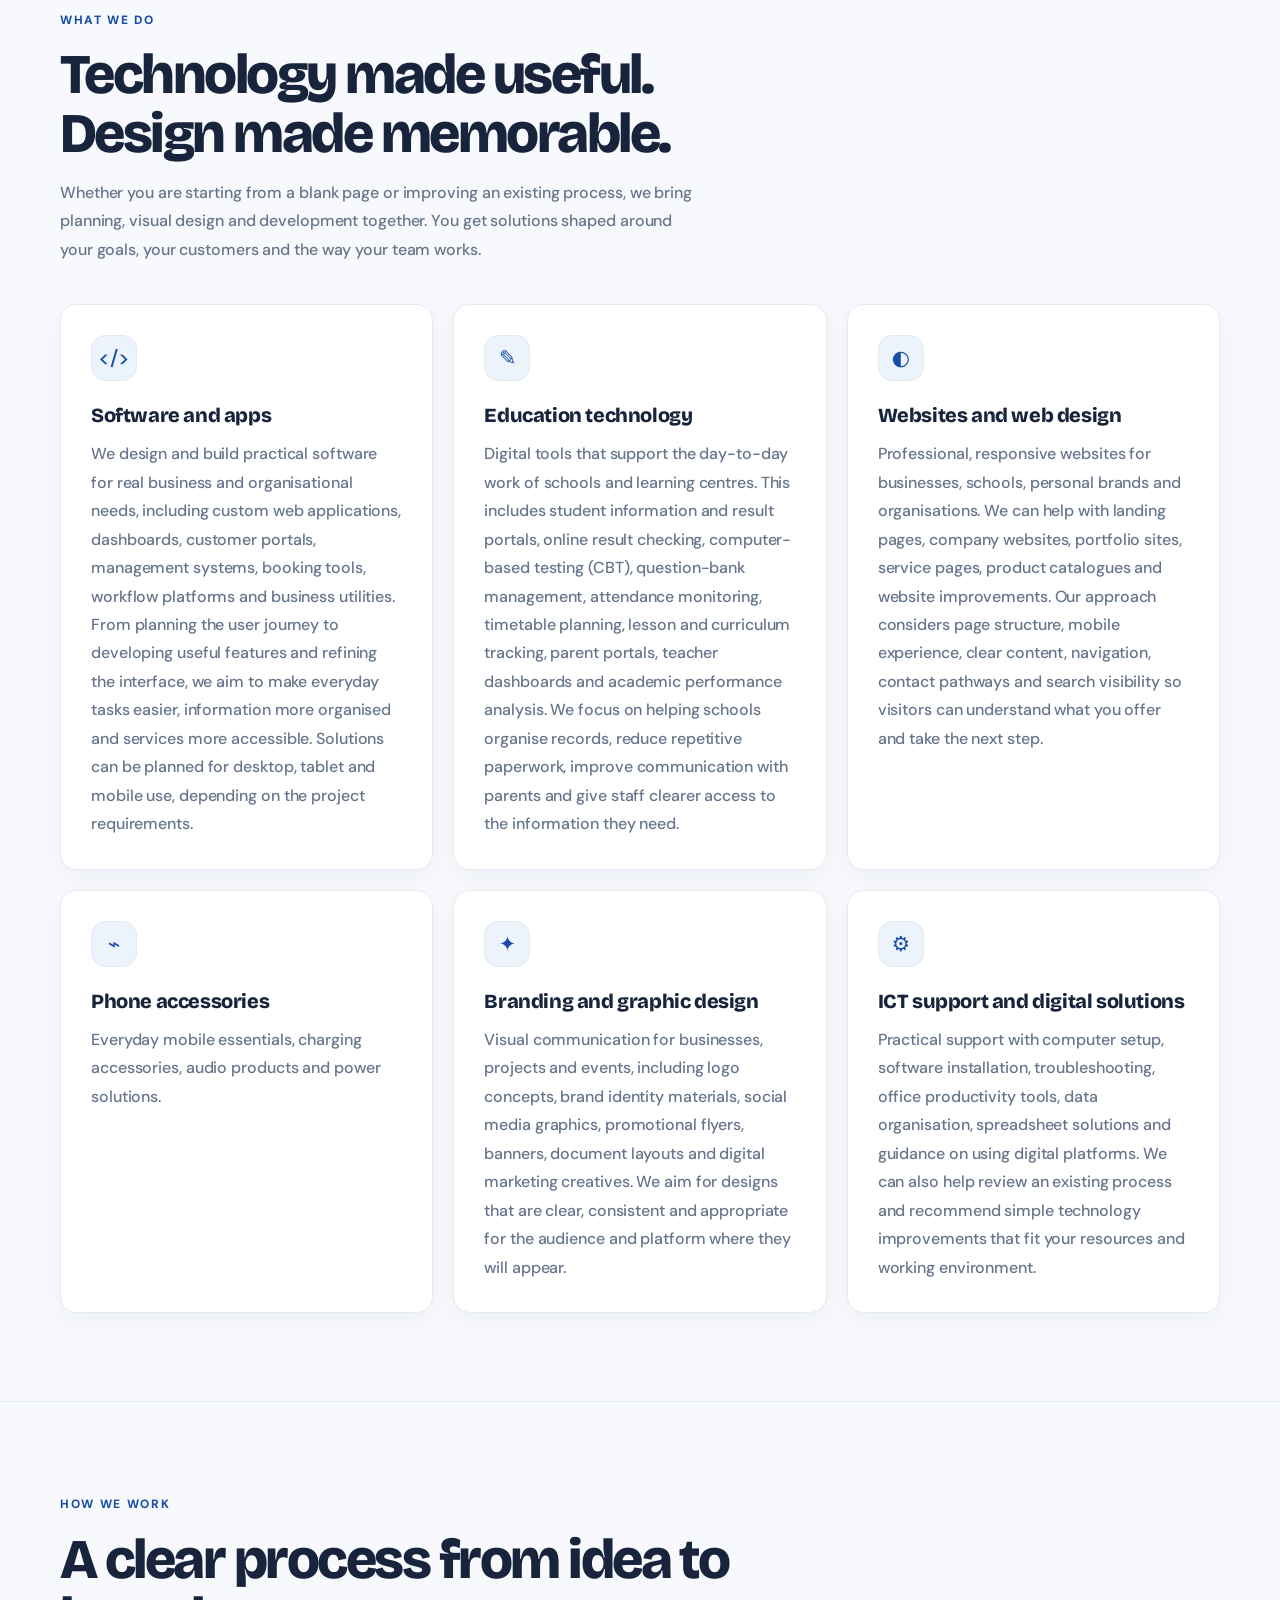
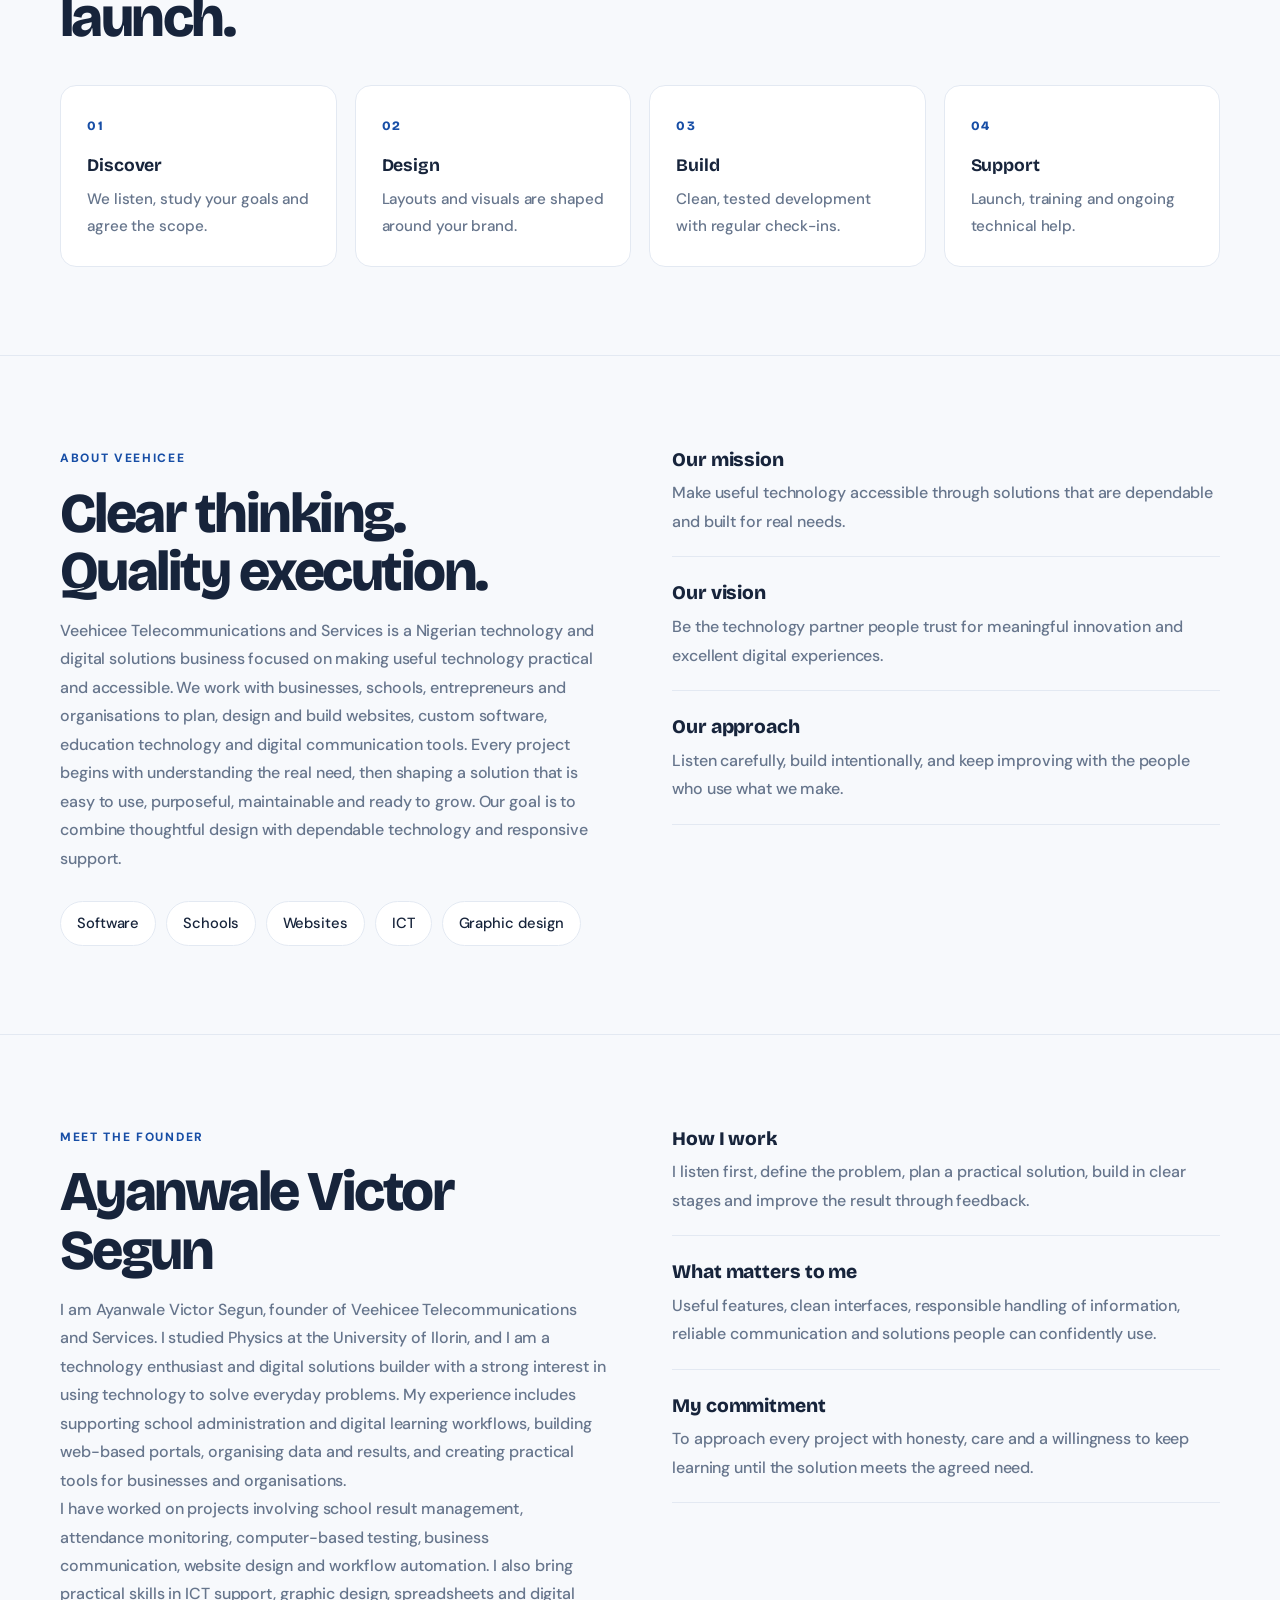
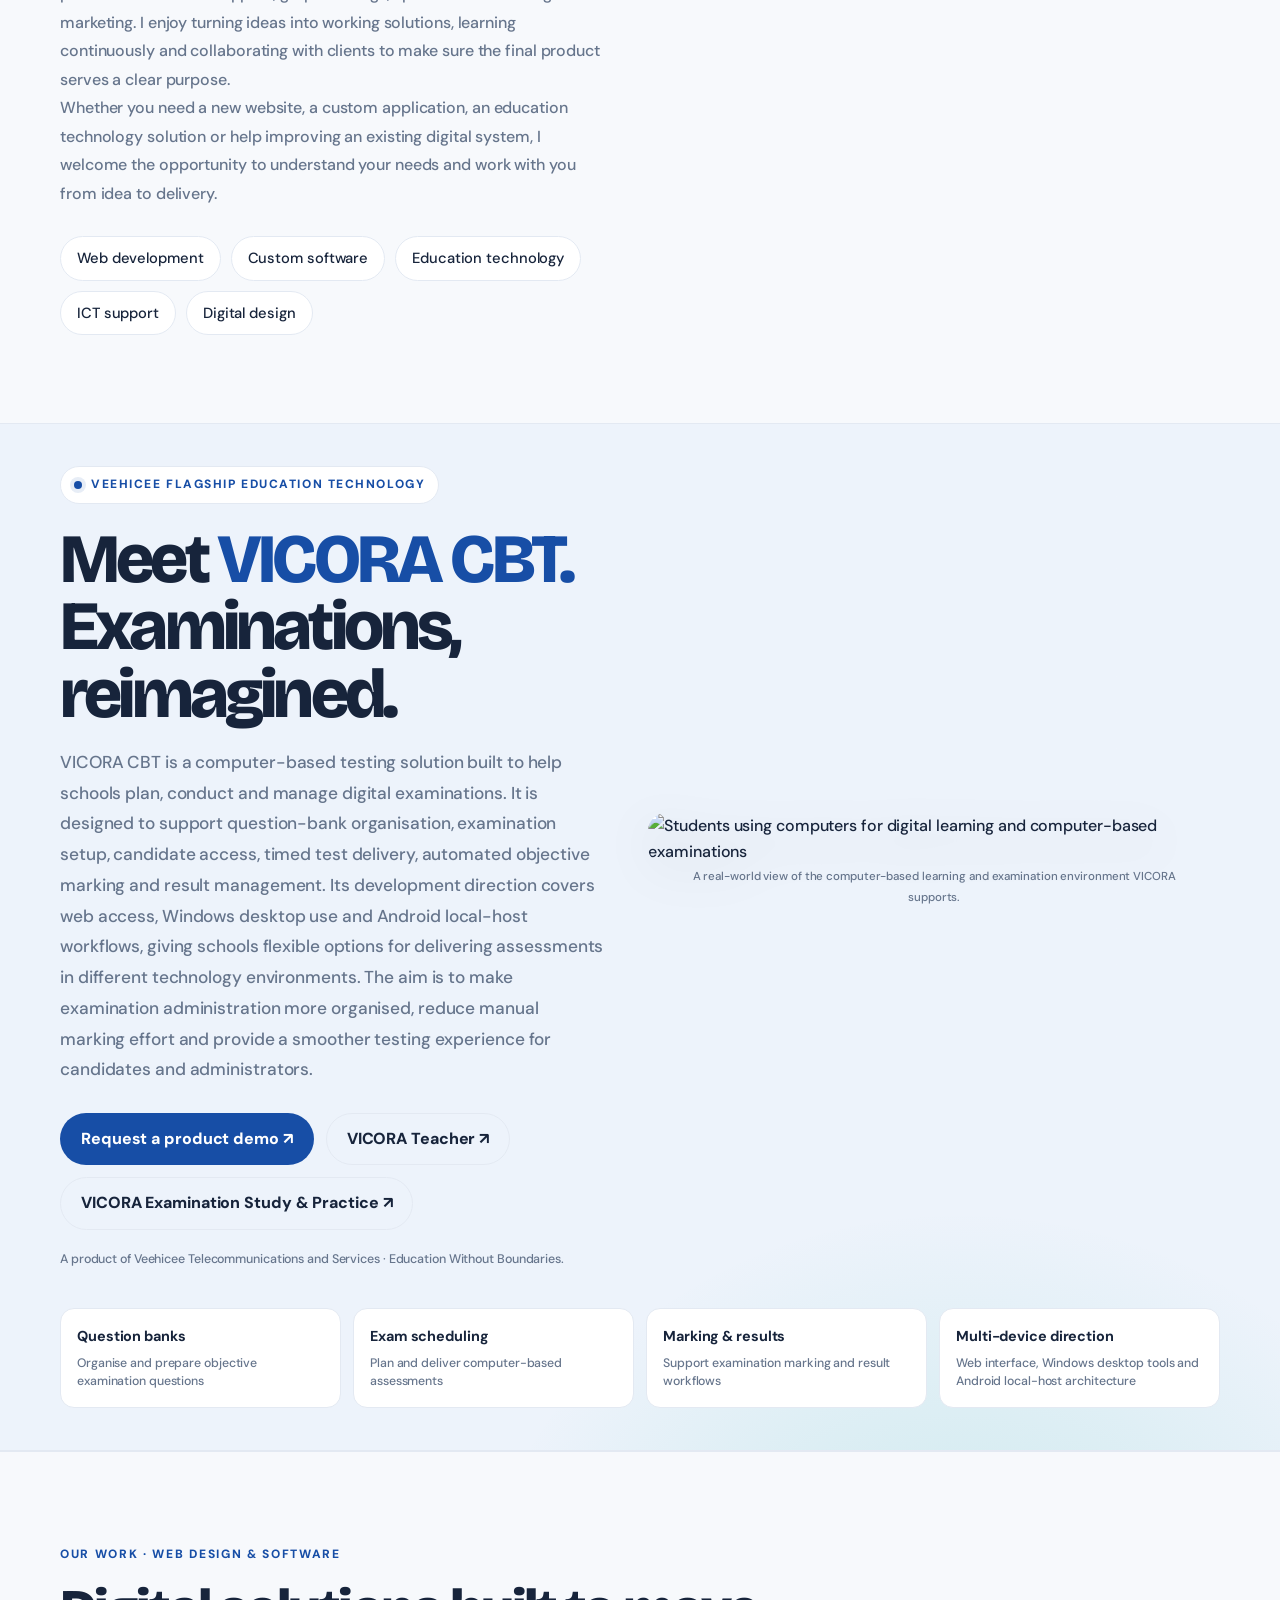
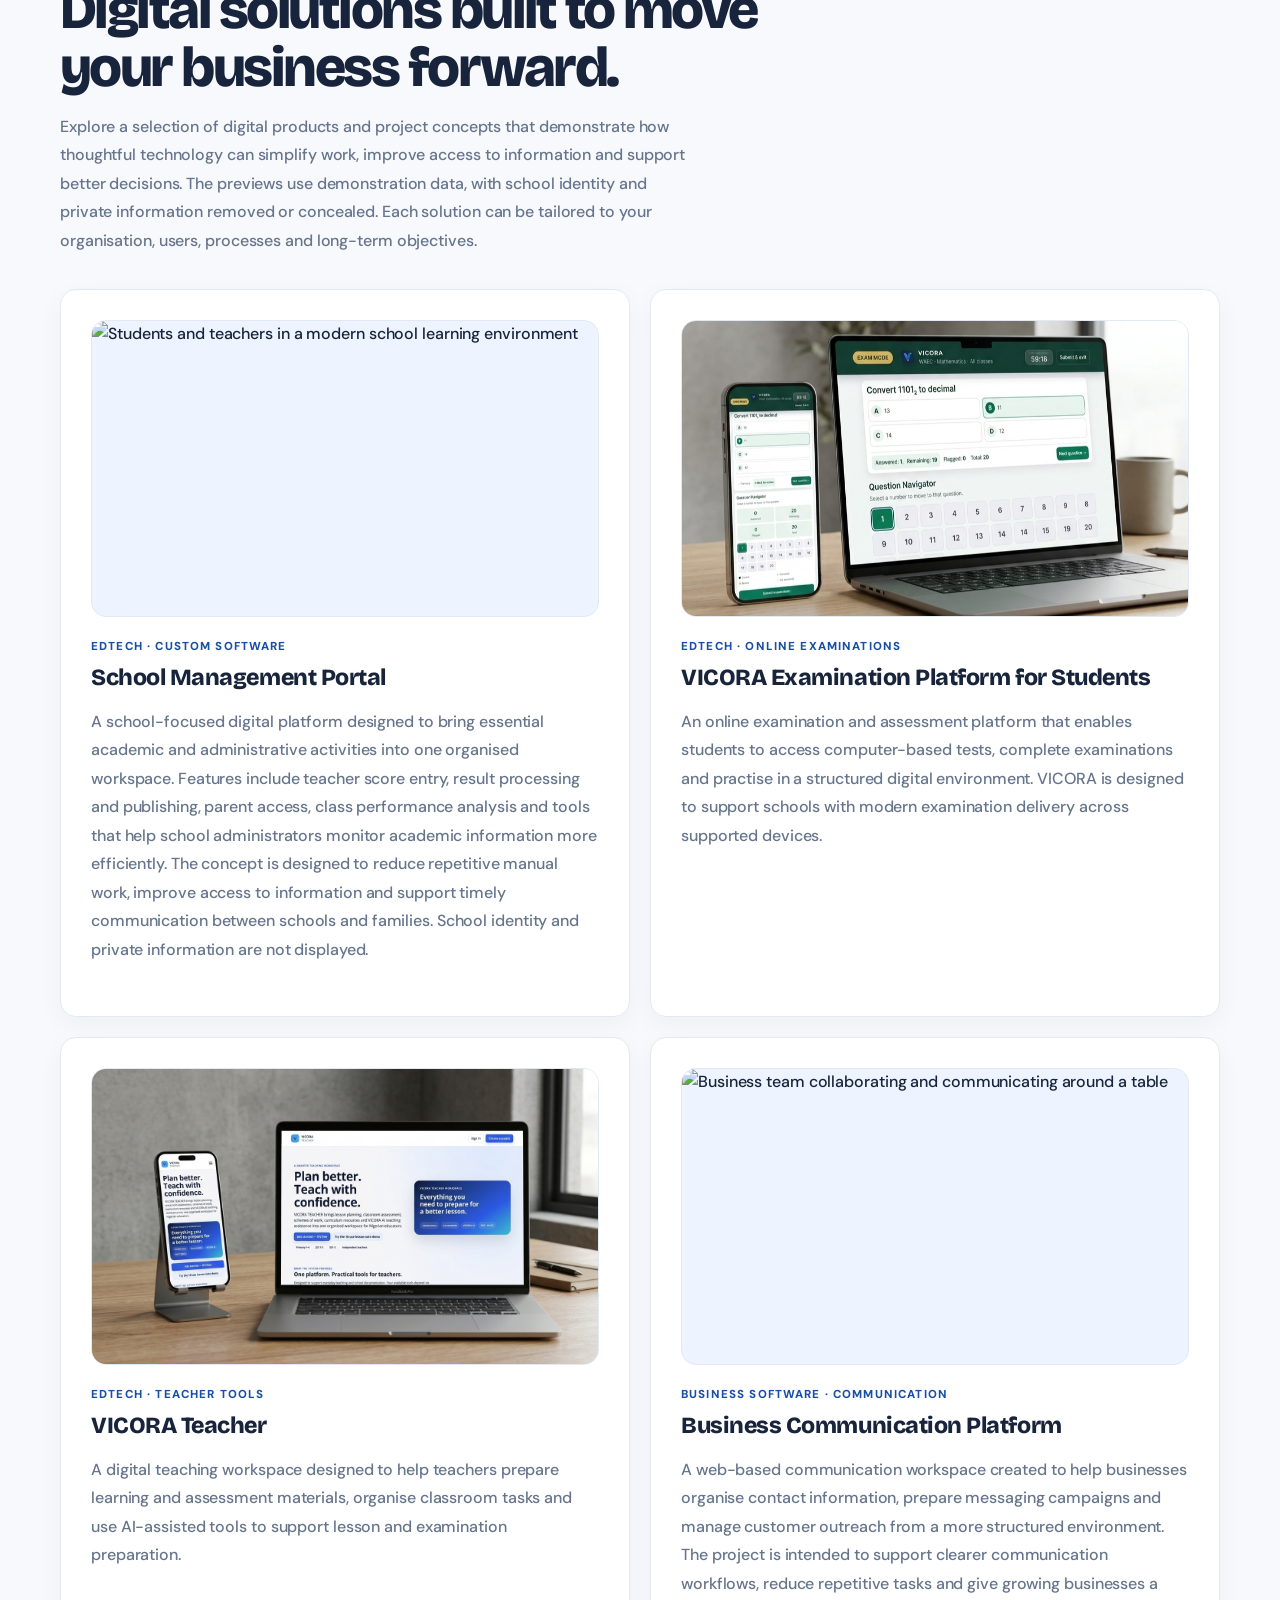
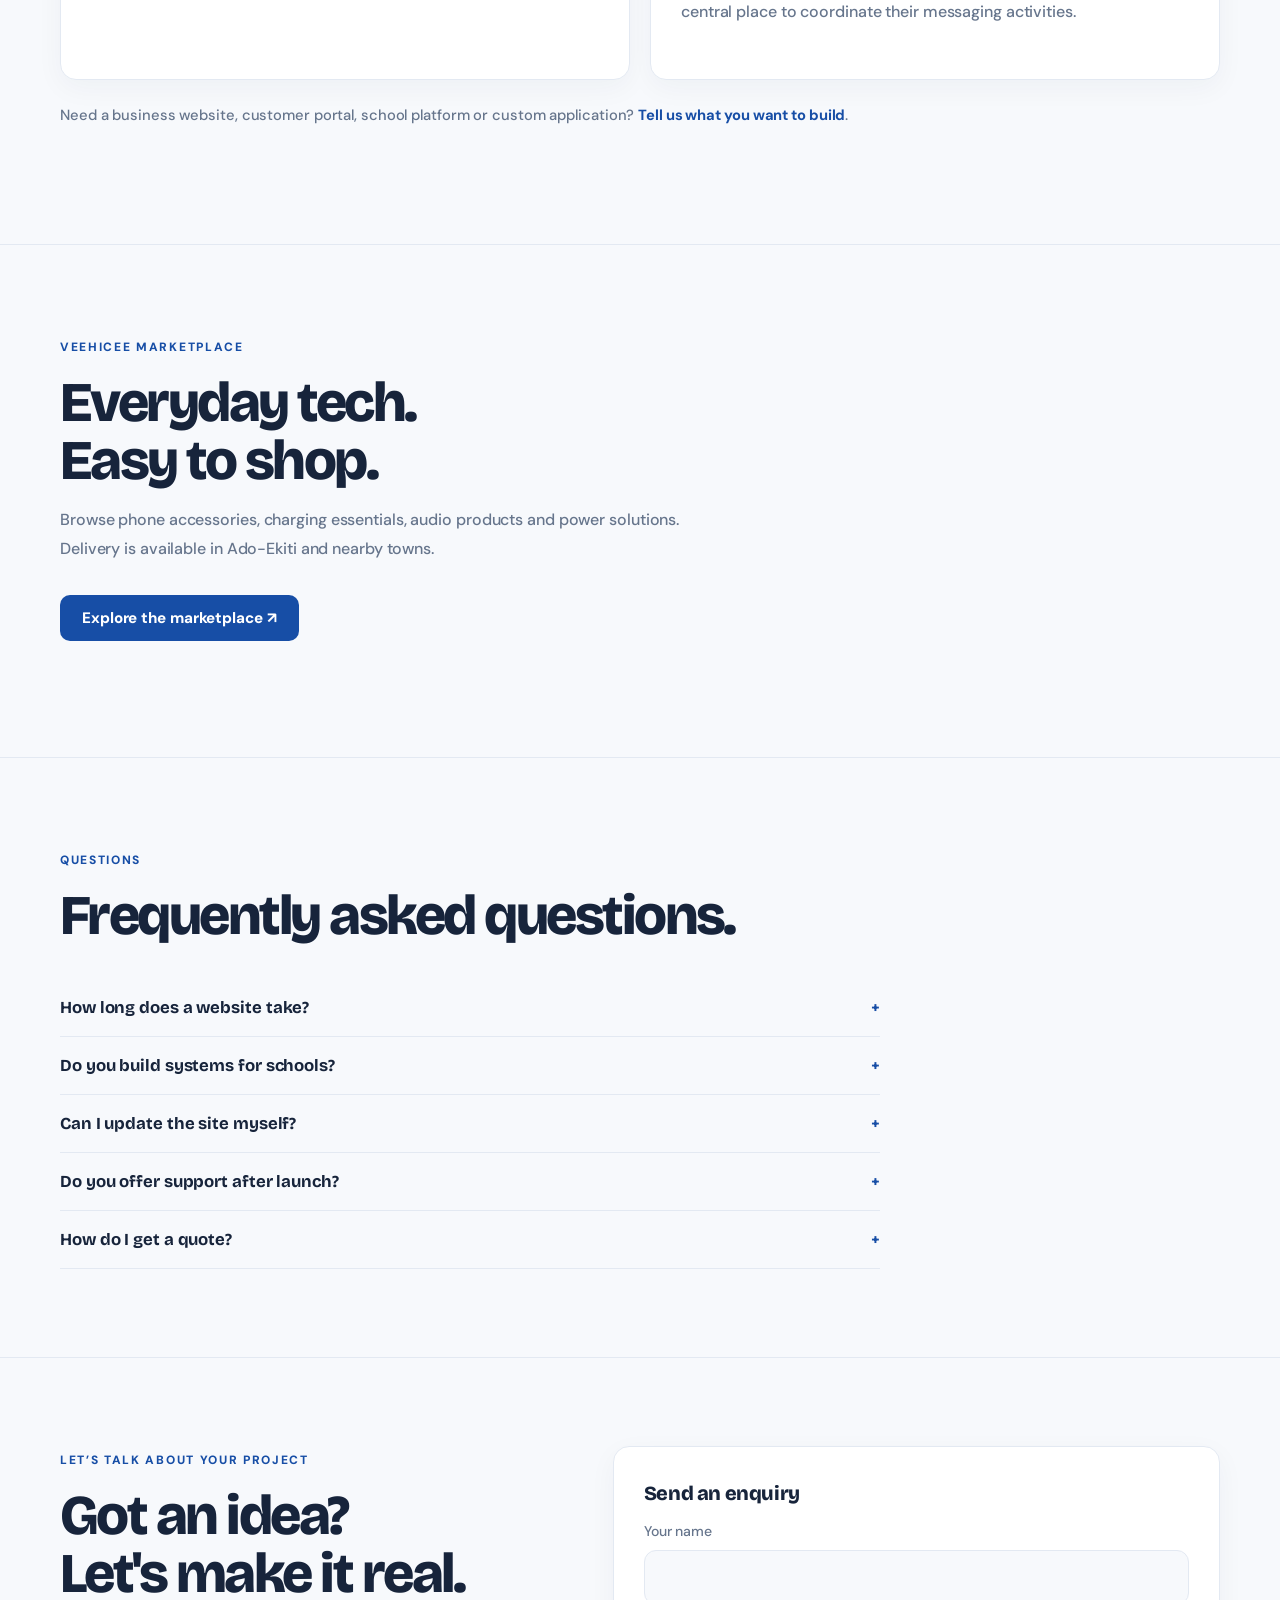
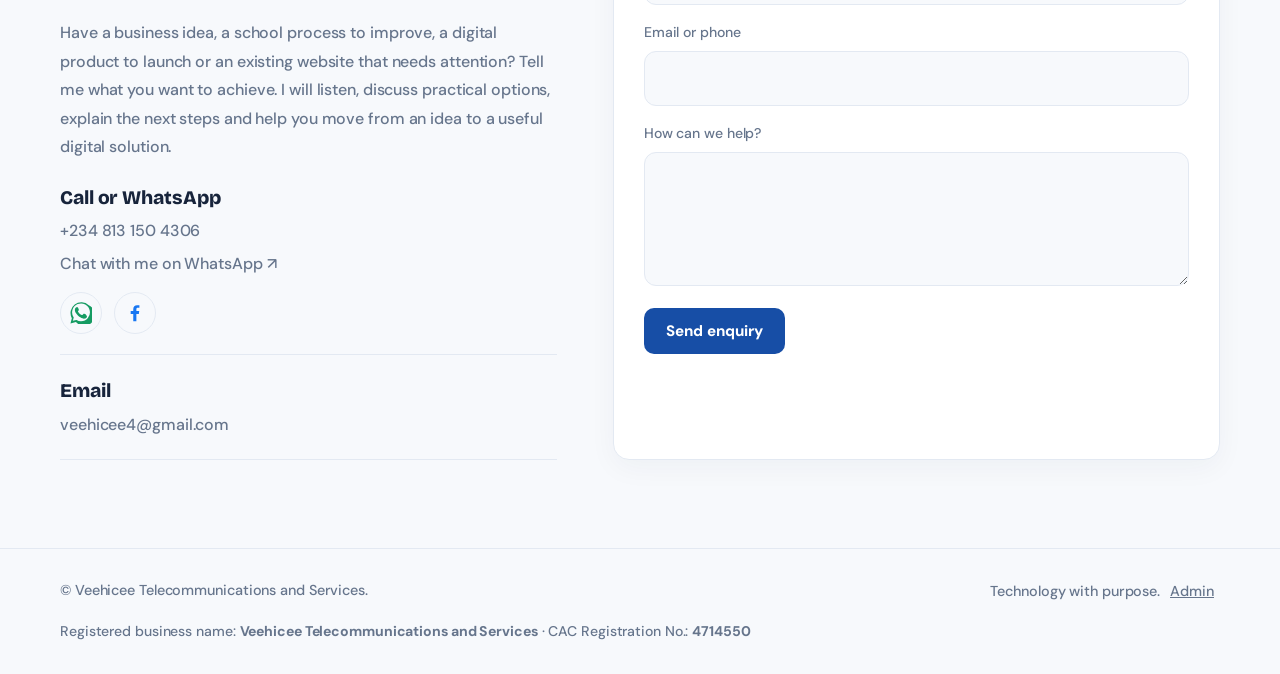
==== commit 3b105308: "Add fallback handling for unavailable website images" ====
--- a/index.html
+++ b/index.html
@@ -772,7 +772,7 @@
  {key:"marketplaceHero",title:"Marketplace banner photograph",url:"https://images.pexels.com/photos/33061130/pexels-photo-33061130.jpeg?cs=srgb&dl=pexels-zeleboba-33061130.jpg&fm=jpg",alt:"Phone case, charger and cable accessories"}
 ];
 function parsePlatformImages(raw){try{const saved=typeof raw==="string"?JSON.parse(raw):(raw||{});return Object.fromEntries(PLATFORM_IMAGE_DEFAULTS.map(x=>[x.key,{...x,...(saved[x.key]||{})}]))}catch(e){return Object.fromEntries(PLATFORM_IMAGE_DEFAULTS.map(x=>[x.key,{...x}]))}}
-function applyPlatformImages(raw){const imgs=parsePlatformImages(raw);document.querySelectorAll("img[data-site-image]").forEach(img=>{const item=imgs[img.dataset.siteImage];if(item&&item.url){img.src=item.url;img.alt=item.alt||img.alt}})}
+function applyPlatformImages(raw){const imgs=parsePlatformImages(raw);document.querySelectorAll("img[data-site-image]").forEach(img=>{const key=img.dataset.siteImage,item=imgs[key],fallback=PLATFORM_IMAGE_DEFAULTS.find(x=>x.key===key);if(!item||!item.url)return;img.onerror=()=>{if(fallback&&img.src!==new URL(fallback.url,document.baseURI).href){img.onerror=null;img.src=fallback.url;}};img.src=item.url;img.alt=item.alt||img.alt}})
 function normaliseImageUrl(value){
  const raw=String(value||"").trim();if(!raw)return "";
  const drive=raw.match(/drive\.google\.com\/(?:file\/d\/|open\?id=|uc\?[^#]*?id=)([A-Za-z0-9_-]+)/i);
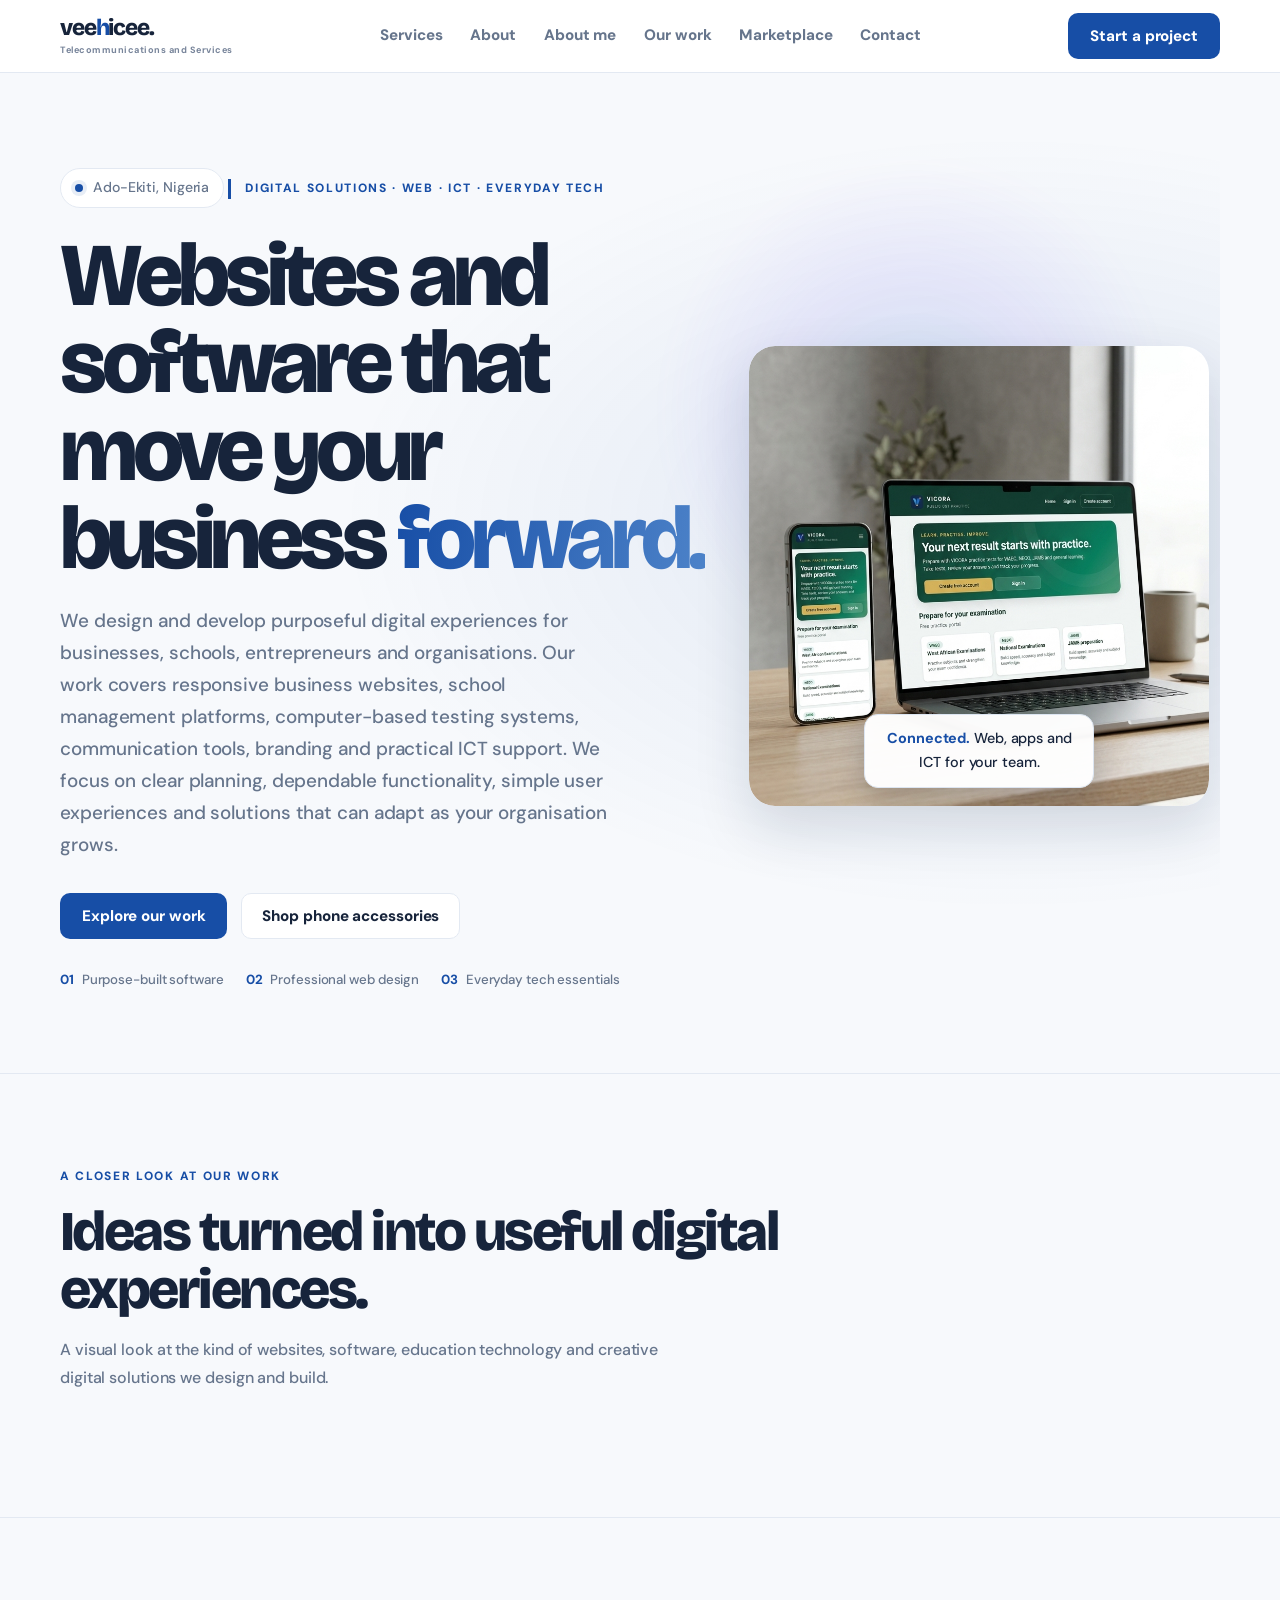
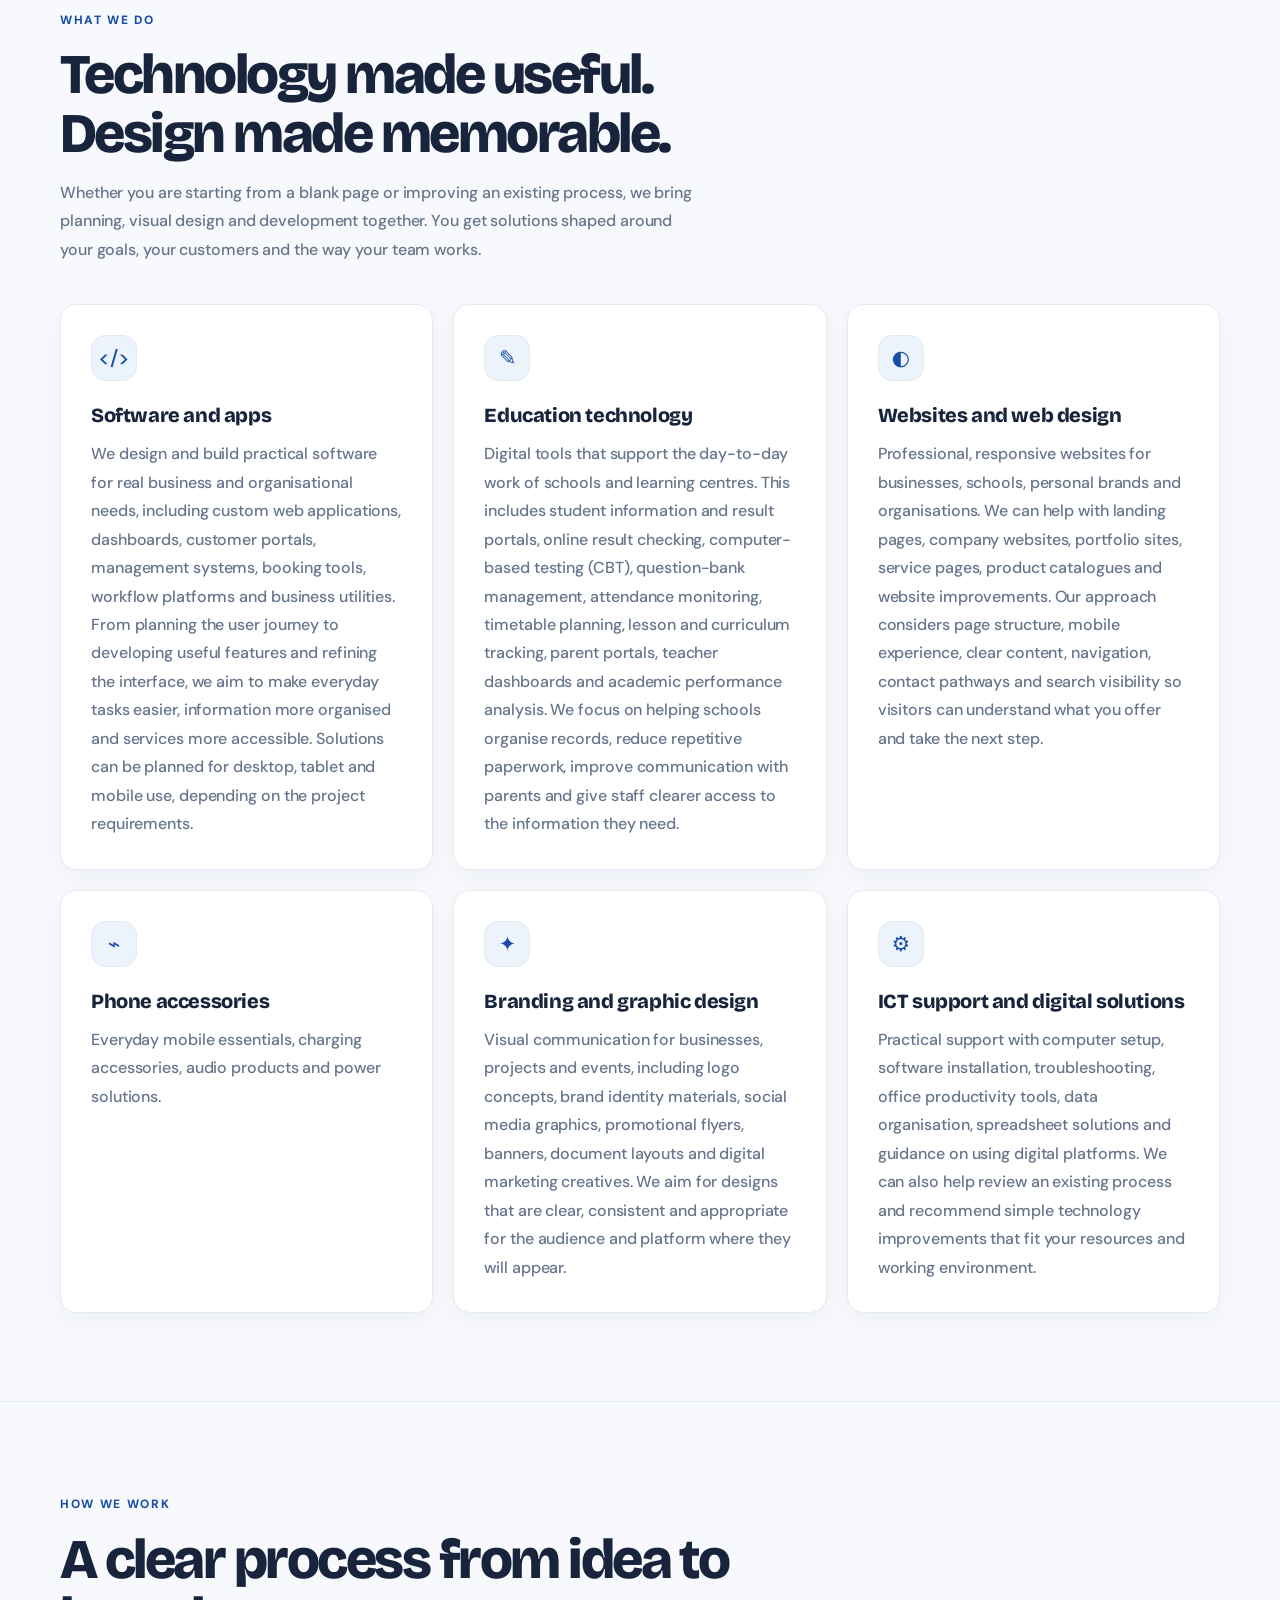
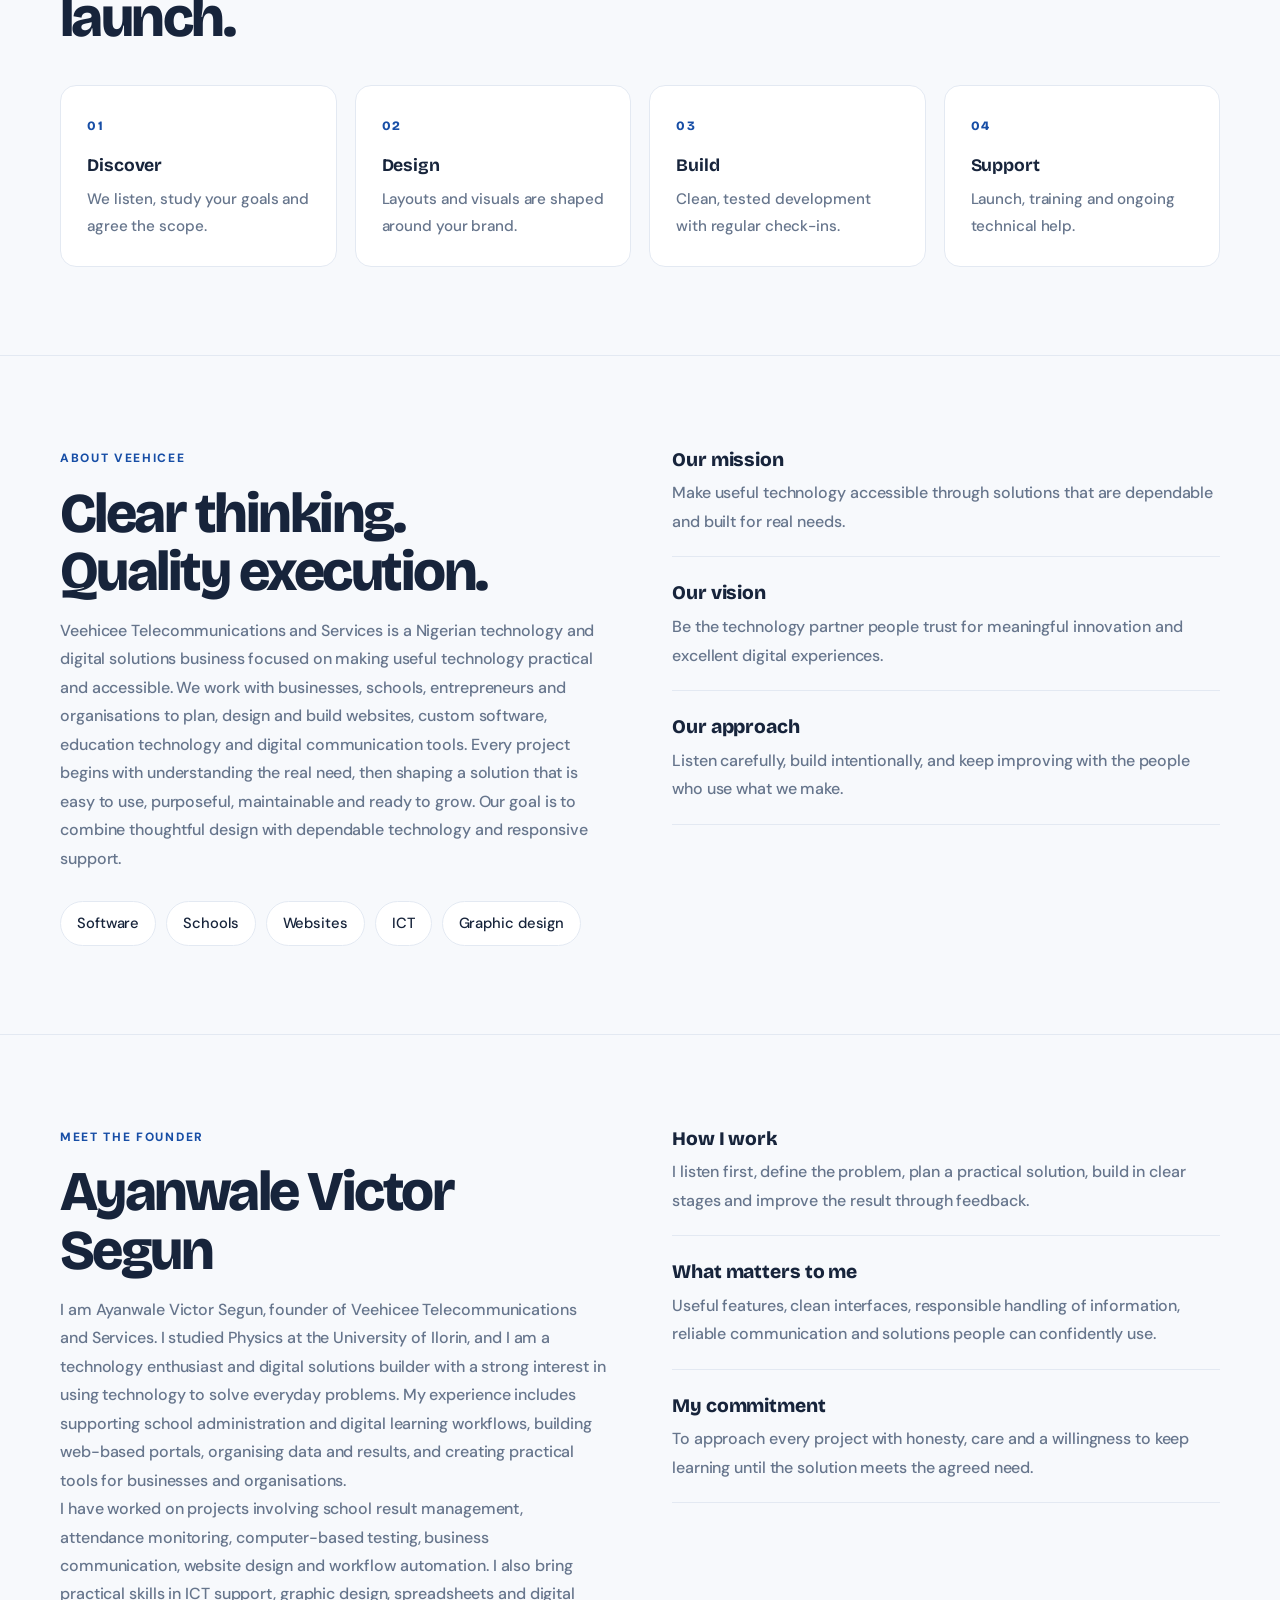
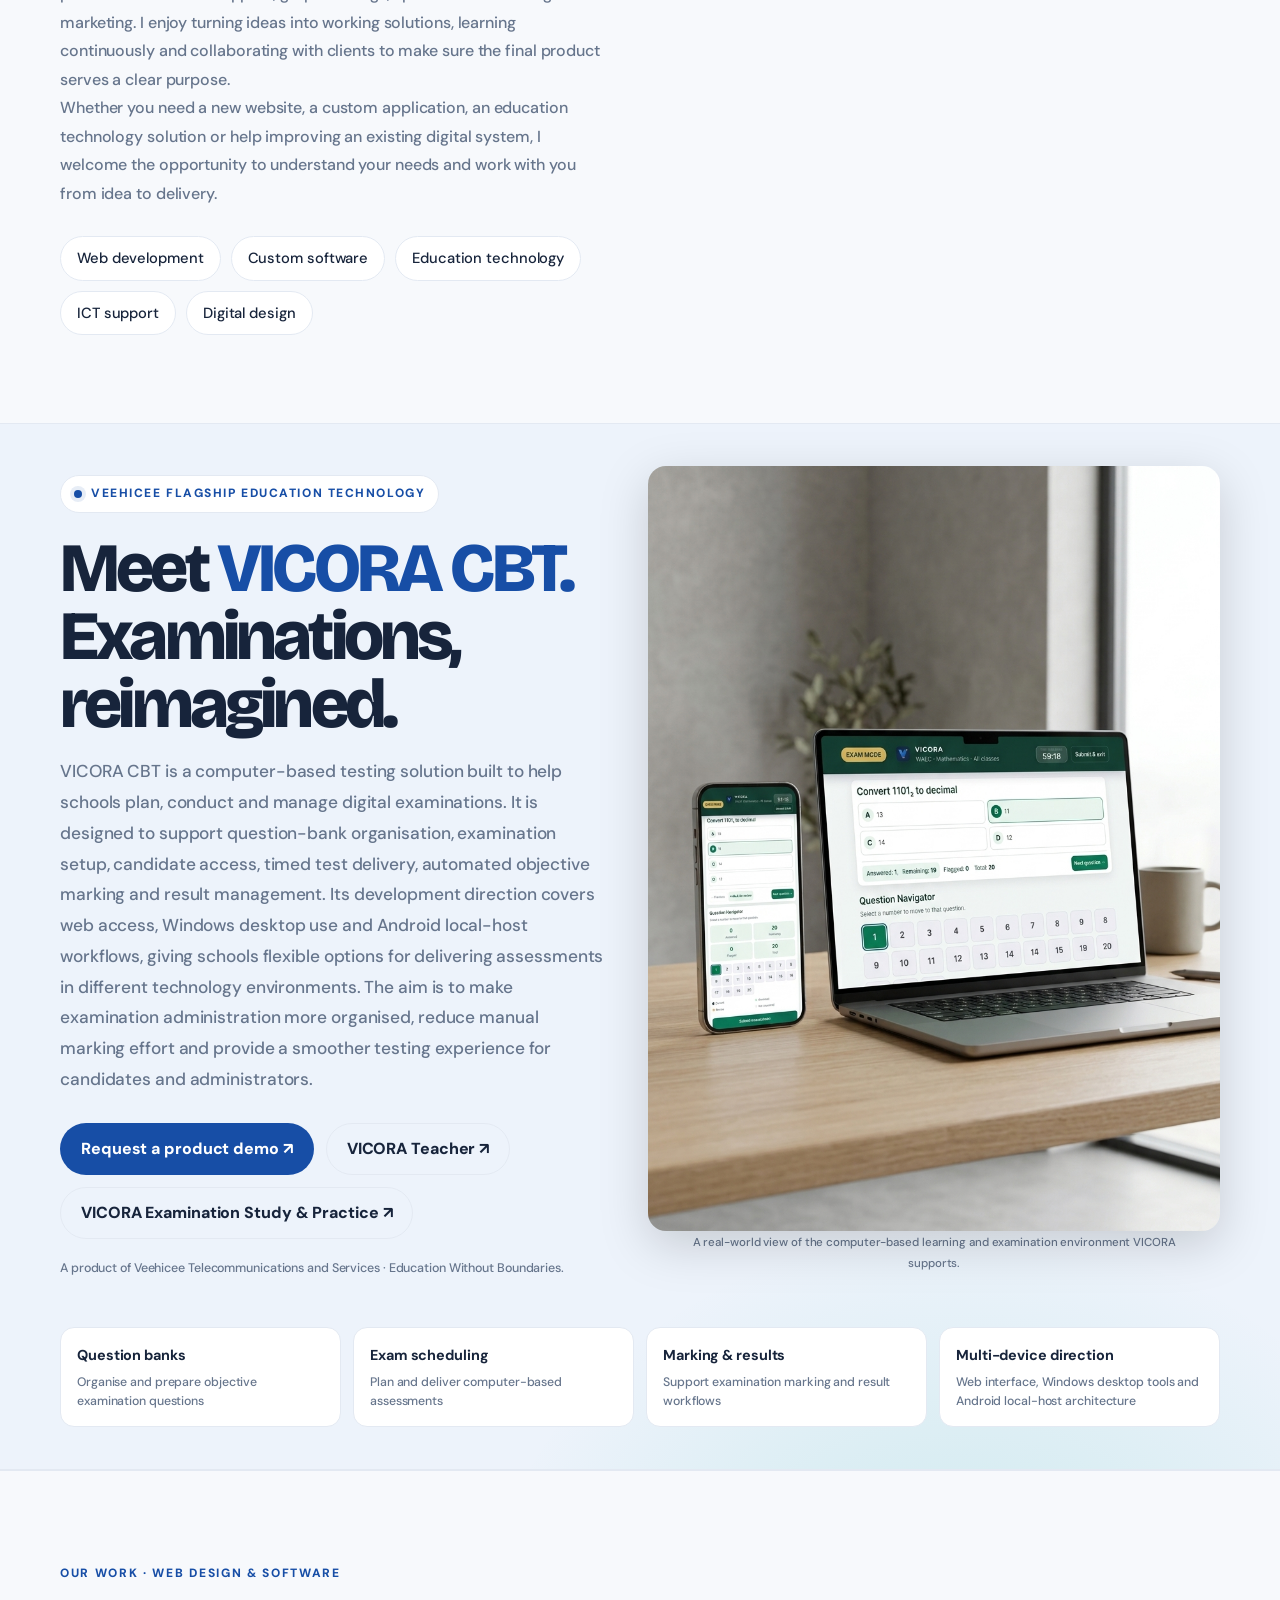
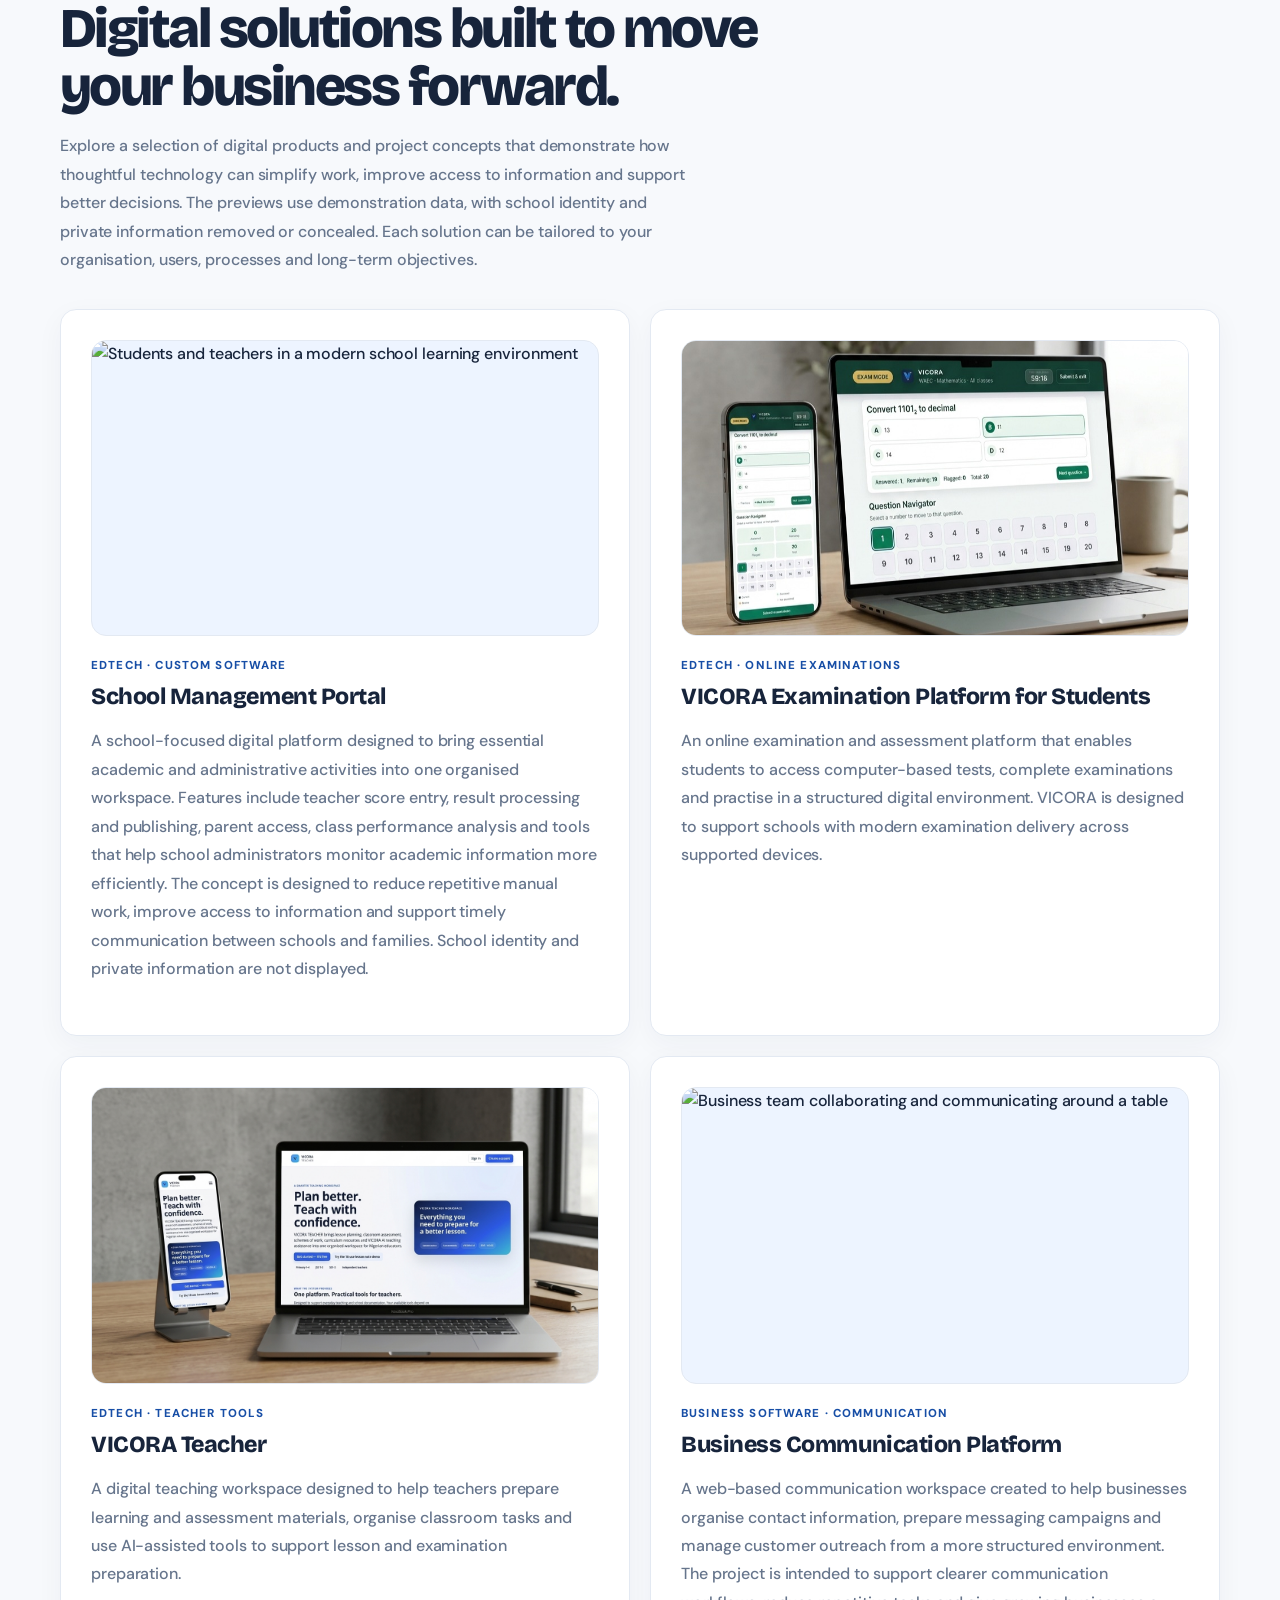
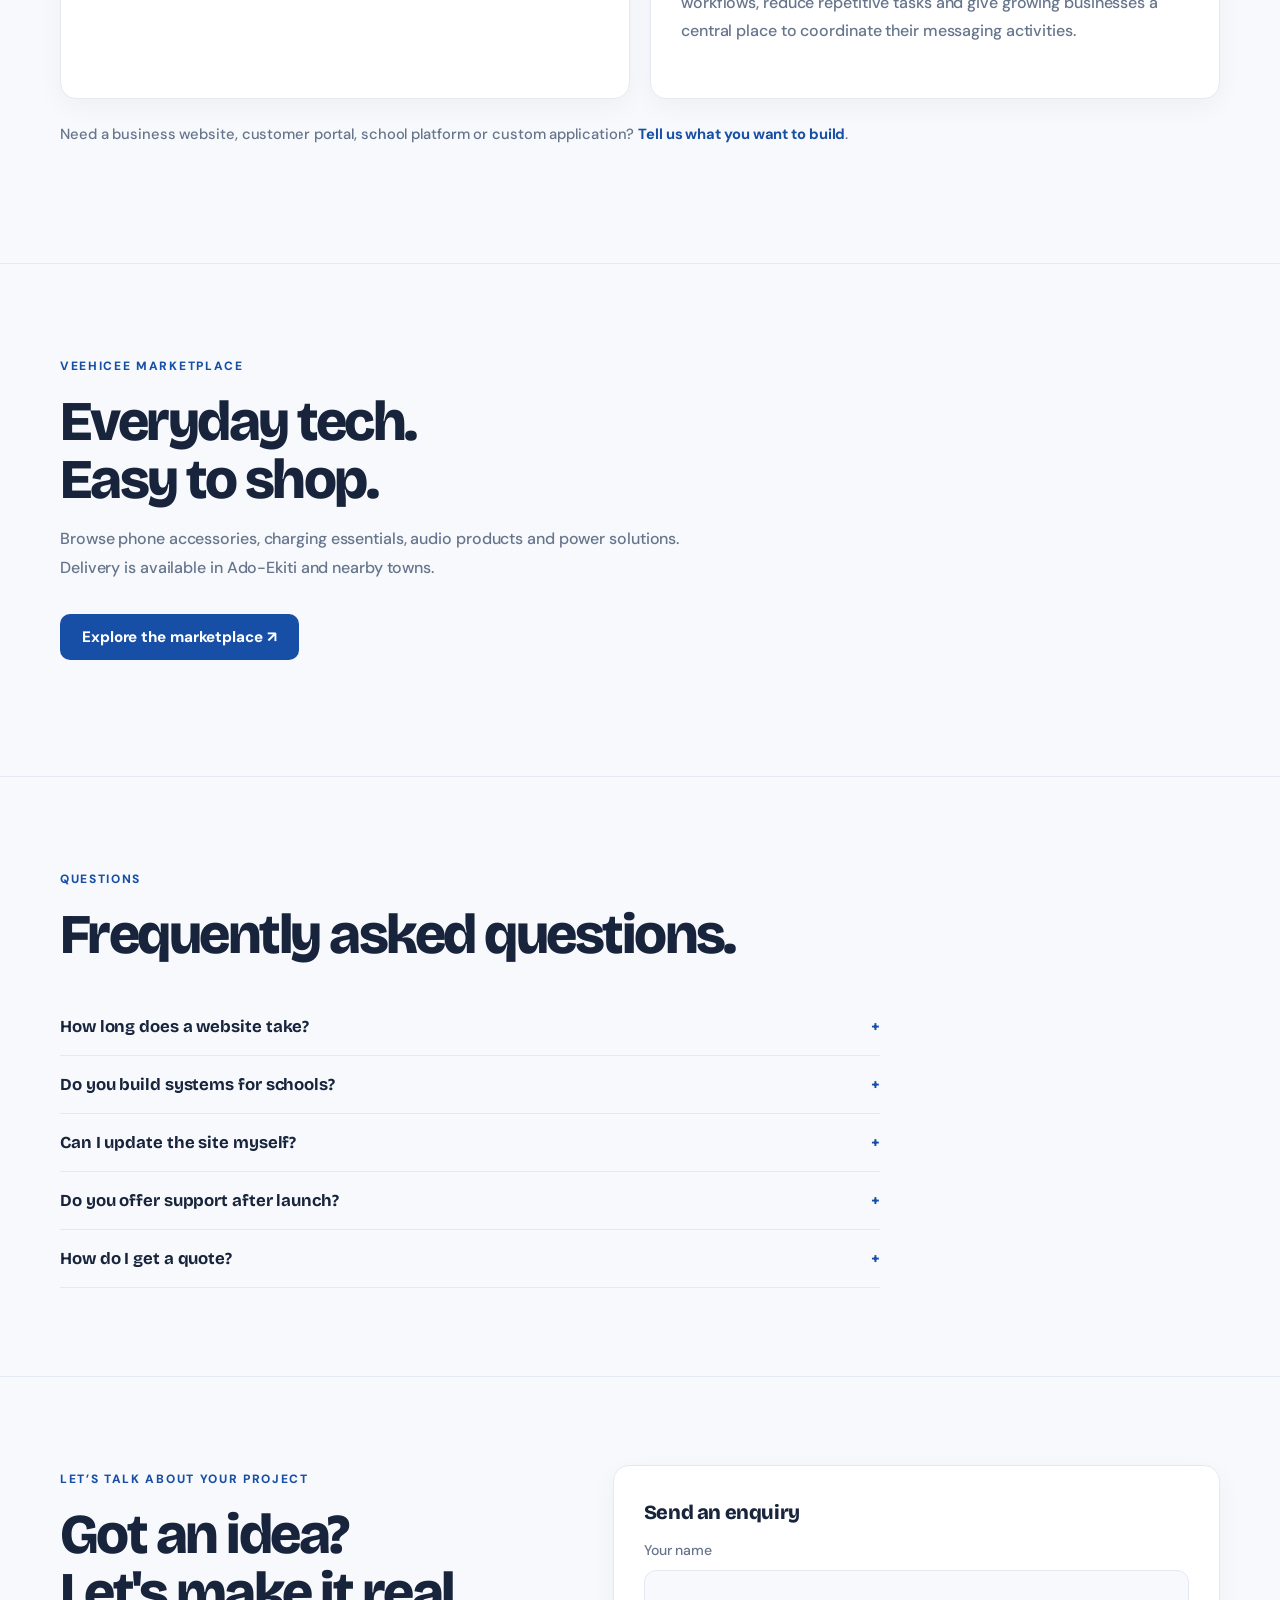
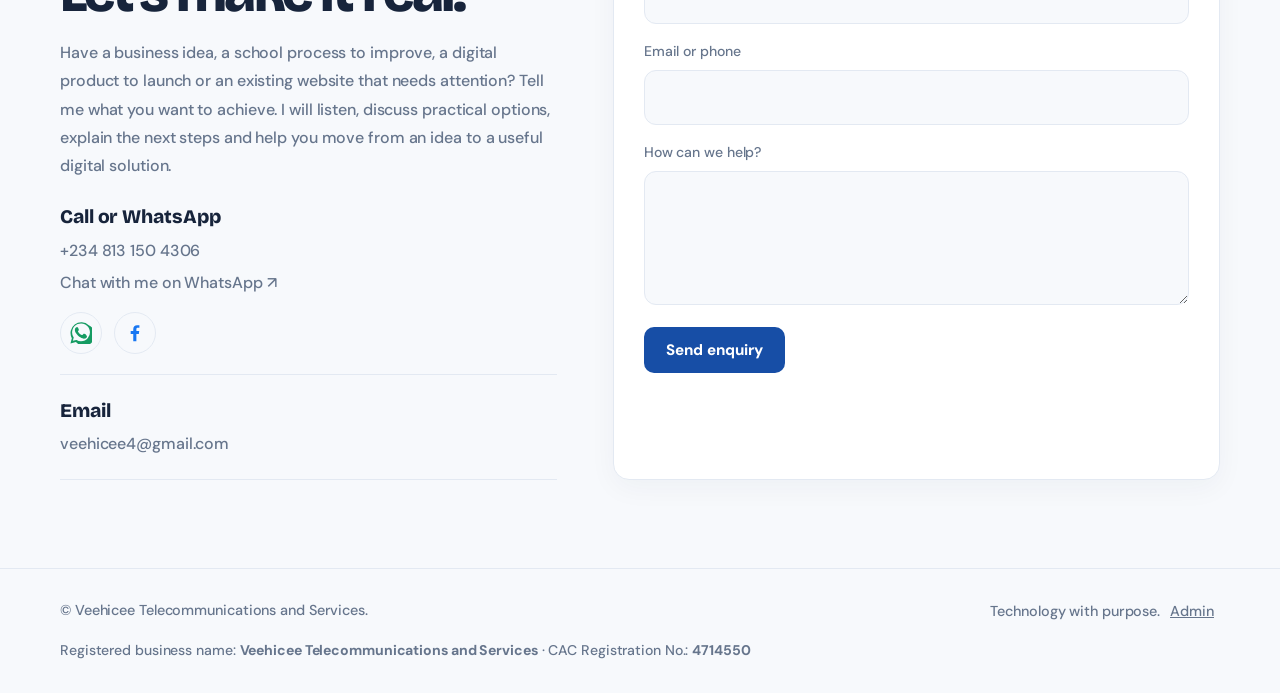
==== commit cf056e34: "Use repository images as immediate homepage defaults" ====
--- a/index.html
+++ b/index.html
@@ -376,7 +376,7 @@
 <div class="hero-proof"><span><b>01</b> Purpose-built software</span><span><b>02</b> Professional web design</span><span><b>03</b> Everyday tech essentials</span></div>
 </div>
 <div class="signal" aria-hidden="true">
-<img class="hero-photo" data-site-image="hero" src="https://images.unsplash.com/photo-1519389950473-47ba0277781c?auto=format&fit=crop&w=1100&q=85" alt="Technology professionals collaborating around computers in a modern digital workplace" loading="eager">
+<img class="hero-photo" data-site-image="hero" src="assets/images/hero.jpg" alt="Veehicee technology services homepage hero image" loading="eager">
 <div class="chip"><b>Connected.</b> Web, apps and ICT for your team.</div>
 </div>
 </section>
@@ -427,7 +427,7 @@
       <p class="vicora-note">A product of Veehicee Telecommunications and Services · Education Without Boundaries.</p>
     </div>
     <div class="vicora-art vicora-laptop-art">
-      <img data-site-image="vicora" src="https://images.unsplash.com/photo-1516321318423-f06f85e504b3?auto=format&fit=crop&w=1100&q=85" alt="Students using computers for digital learning and computer-based examinations" loading="eager">
+      <img data-site-image="vicora" src="assets/images/vicora.jpg" alt="VICORA examination platform" loading="eager">
       <p class="vicora-real-caption">A real-world view of the computer-based learning and examination environment VICORA supports.</p>
     </div>
   </div>
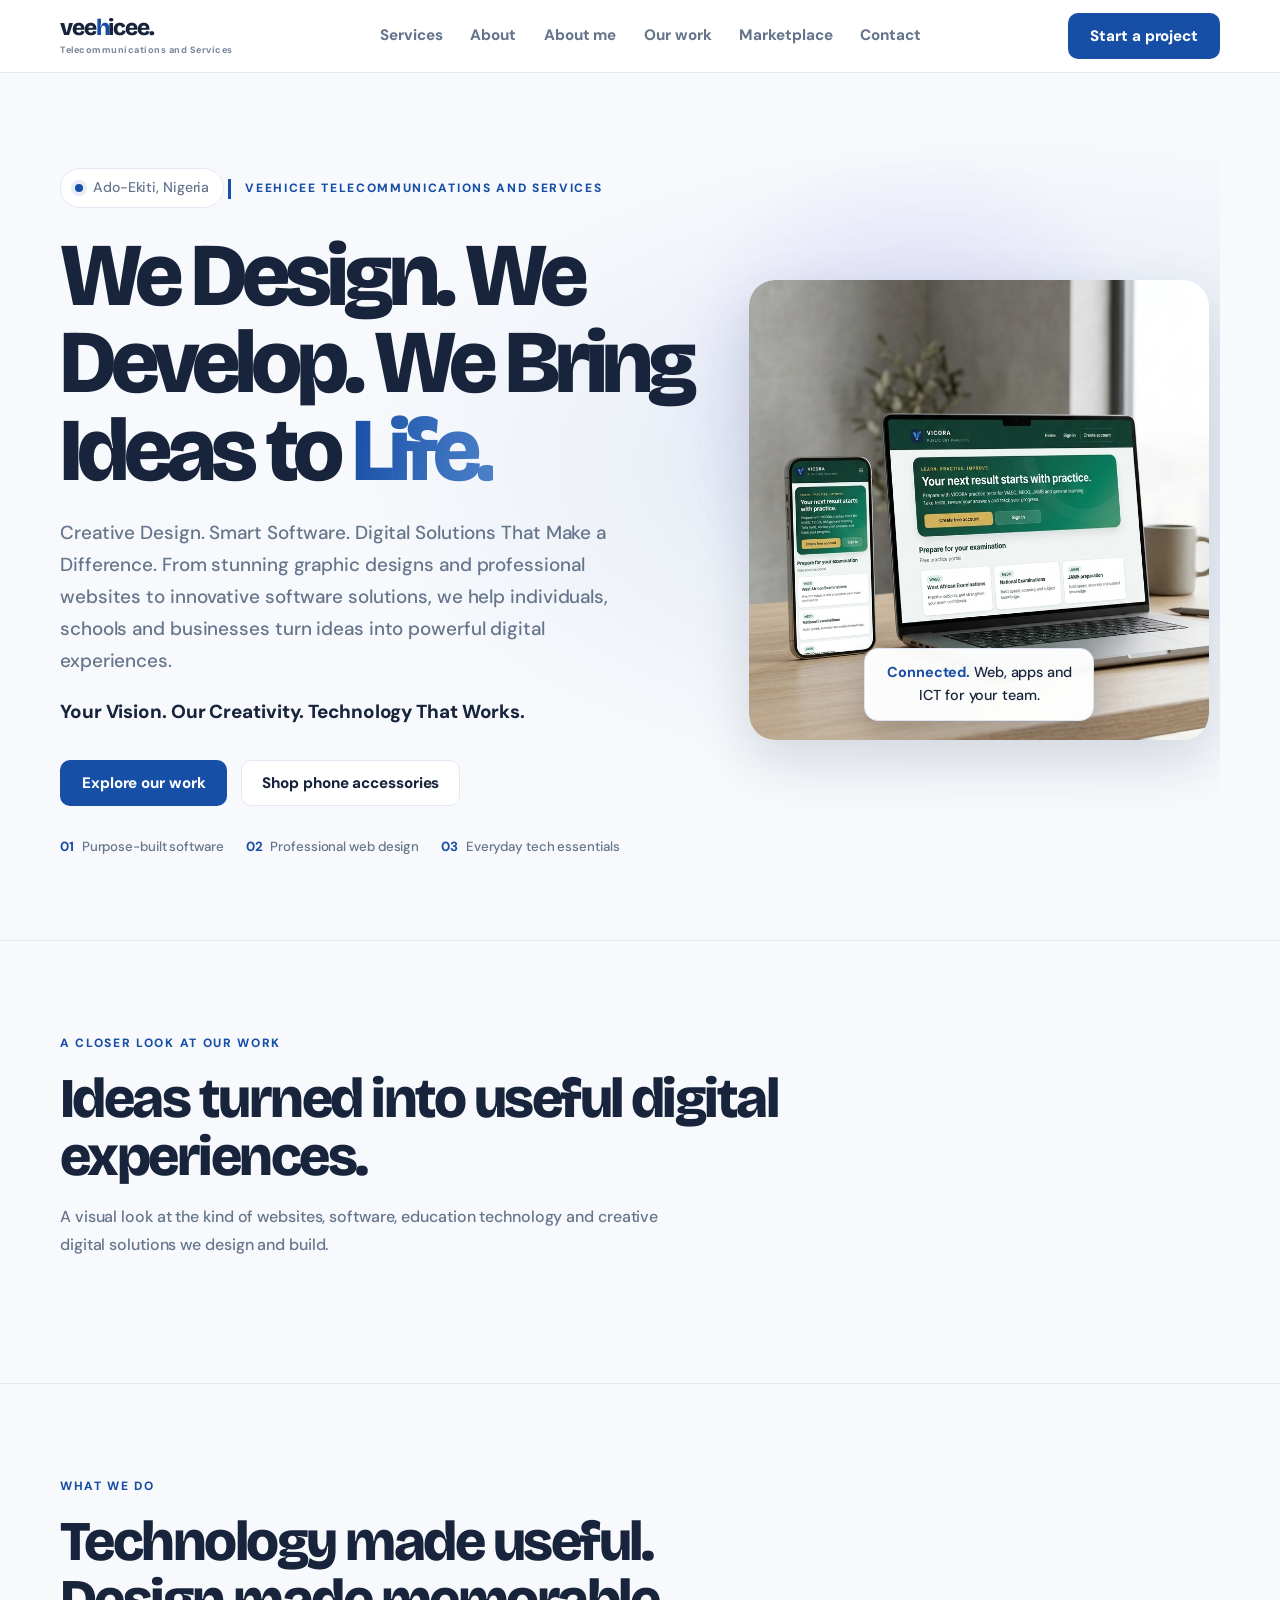
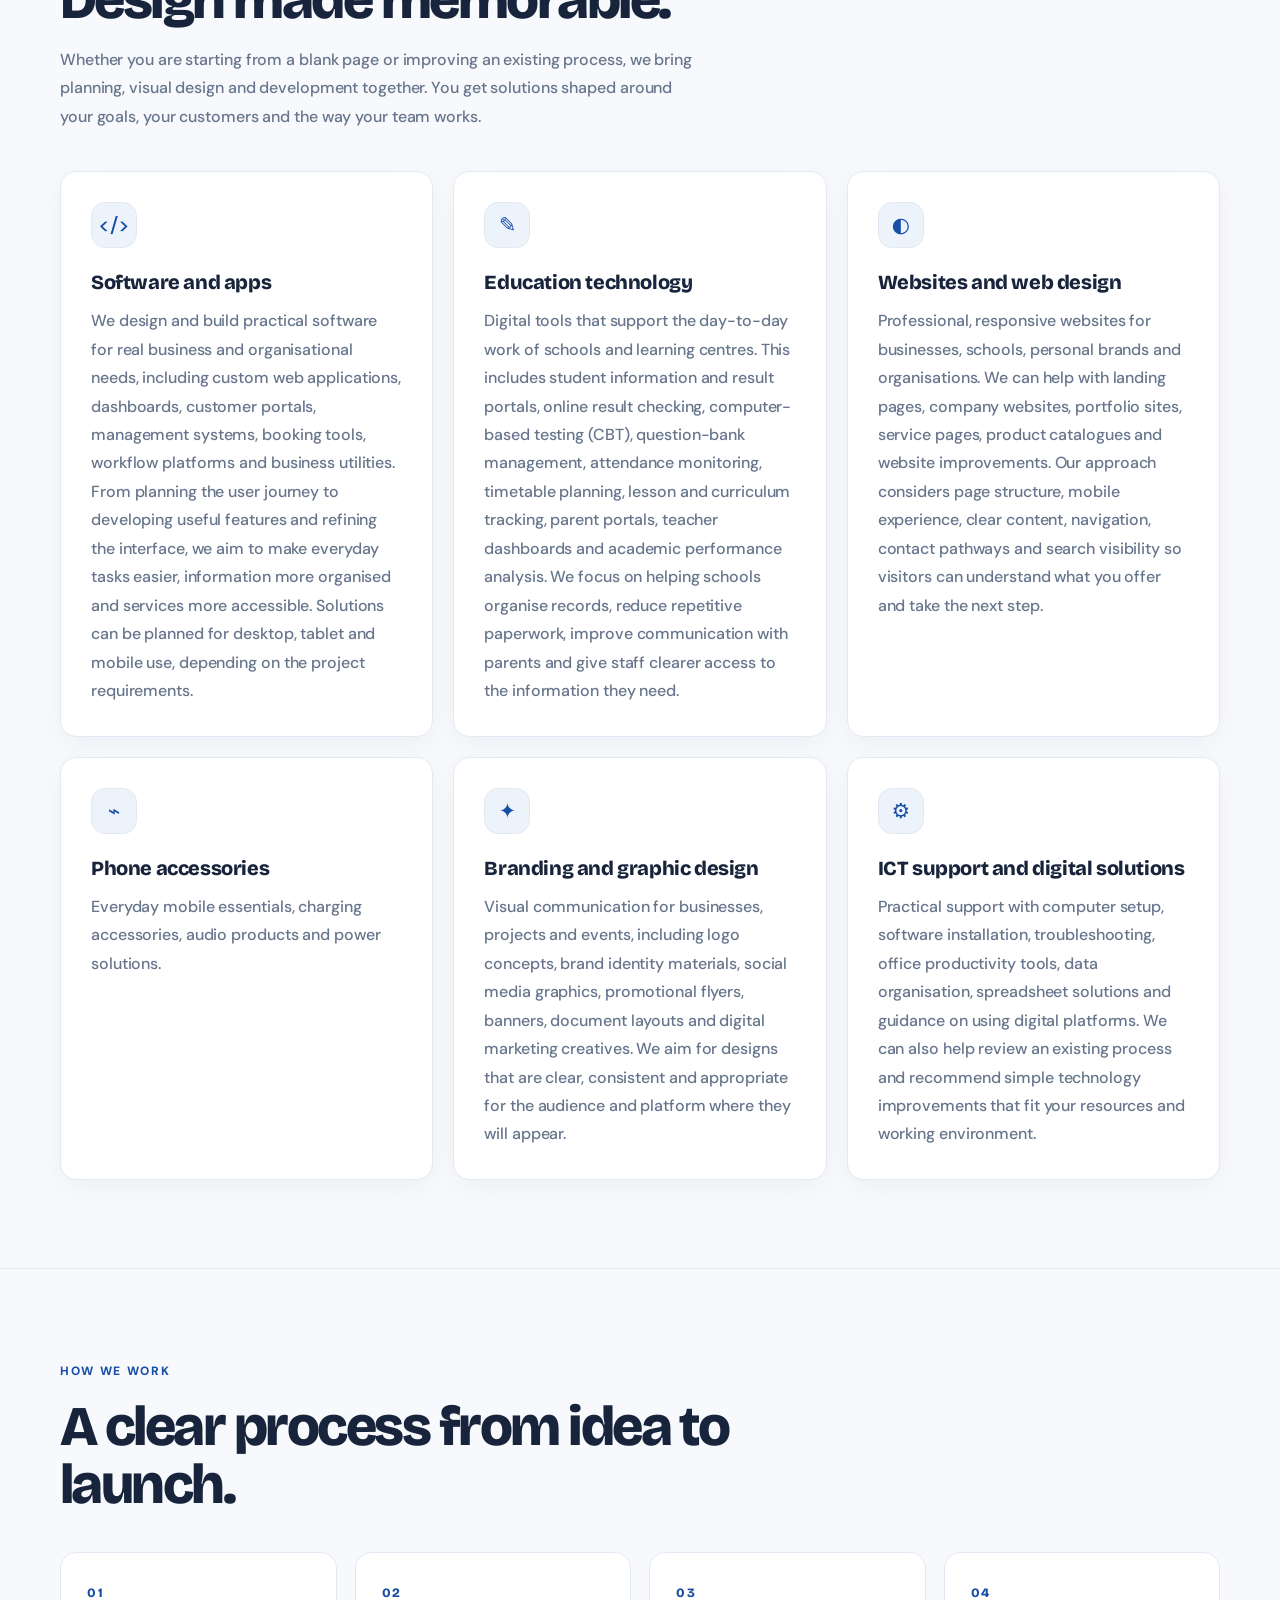
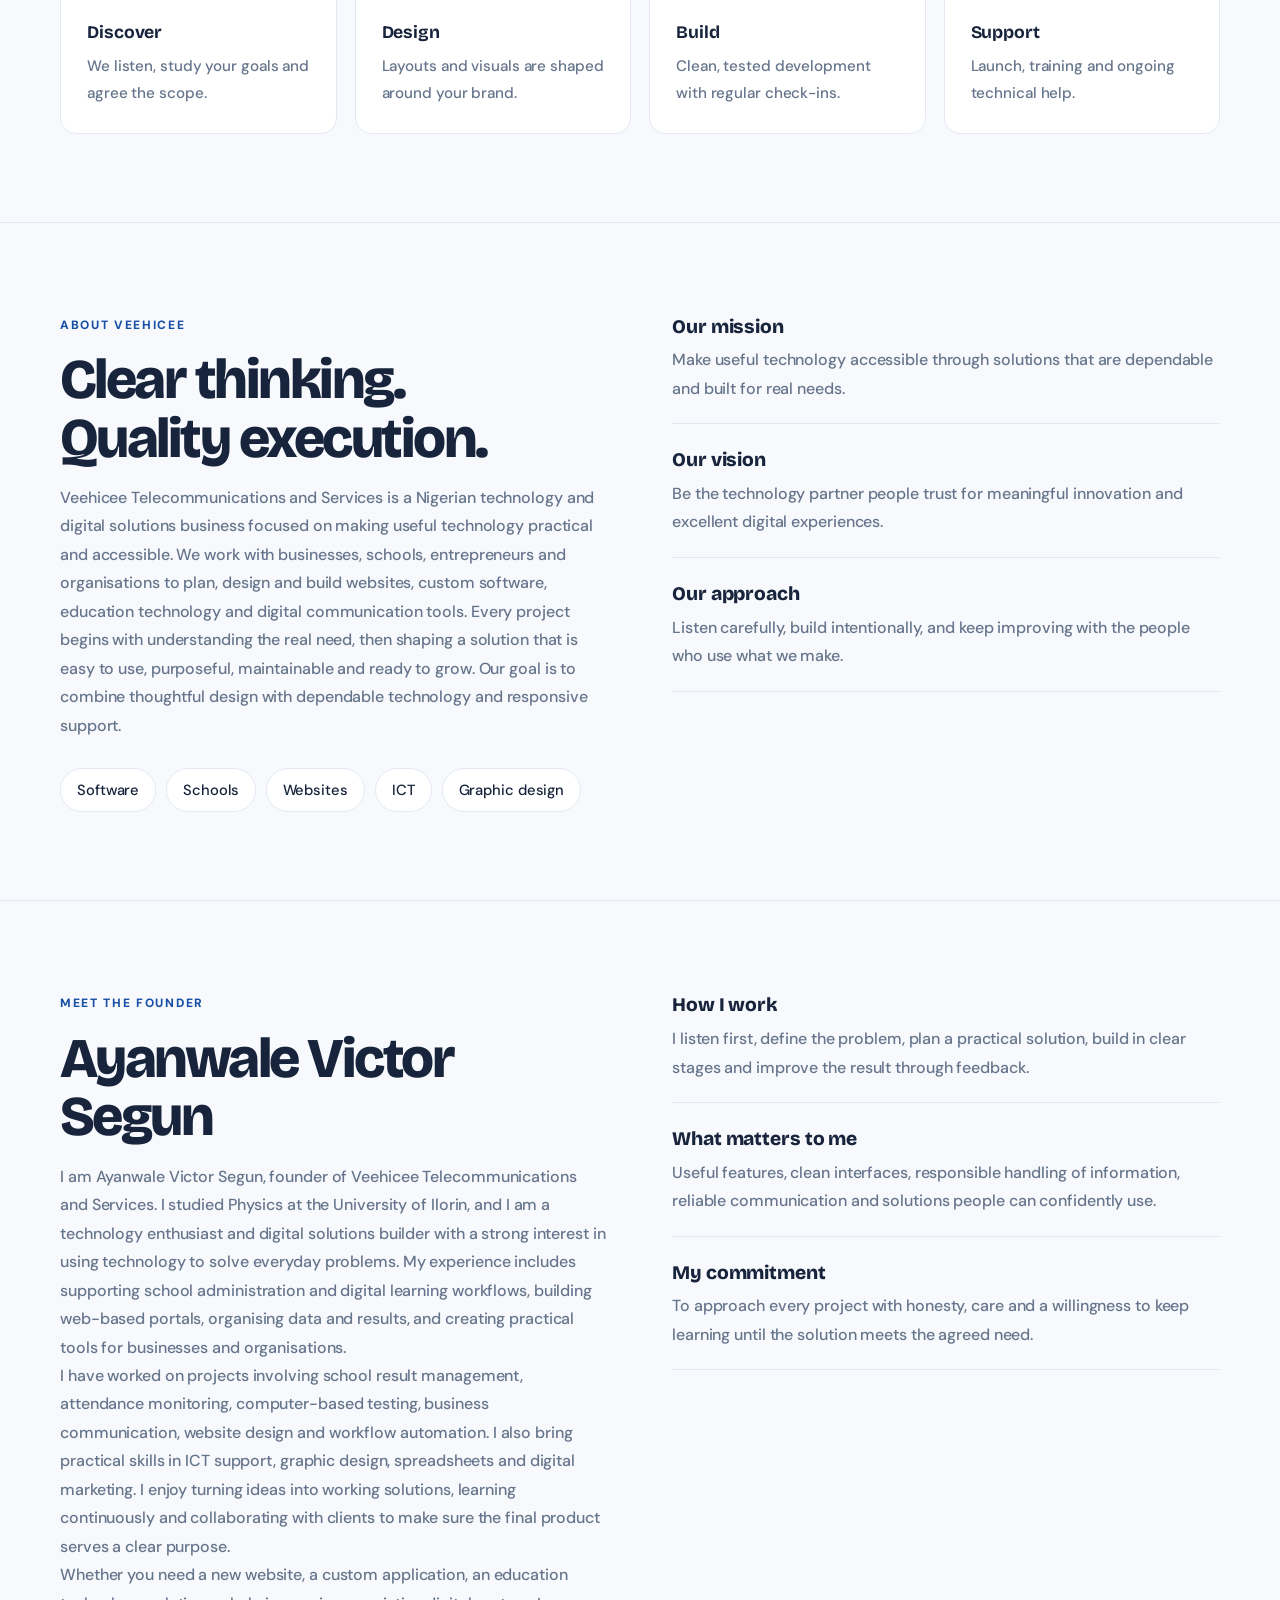
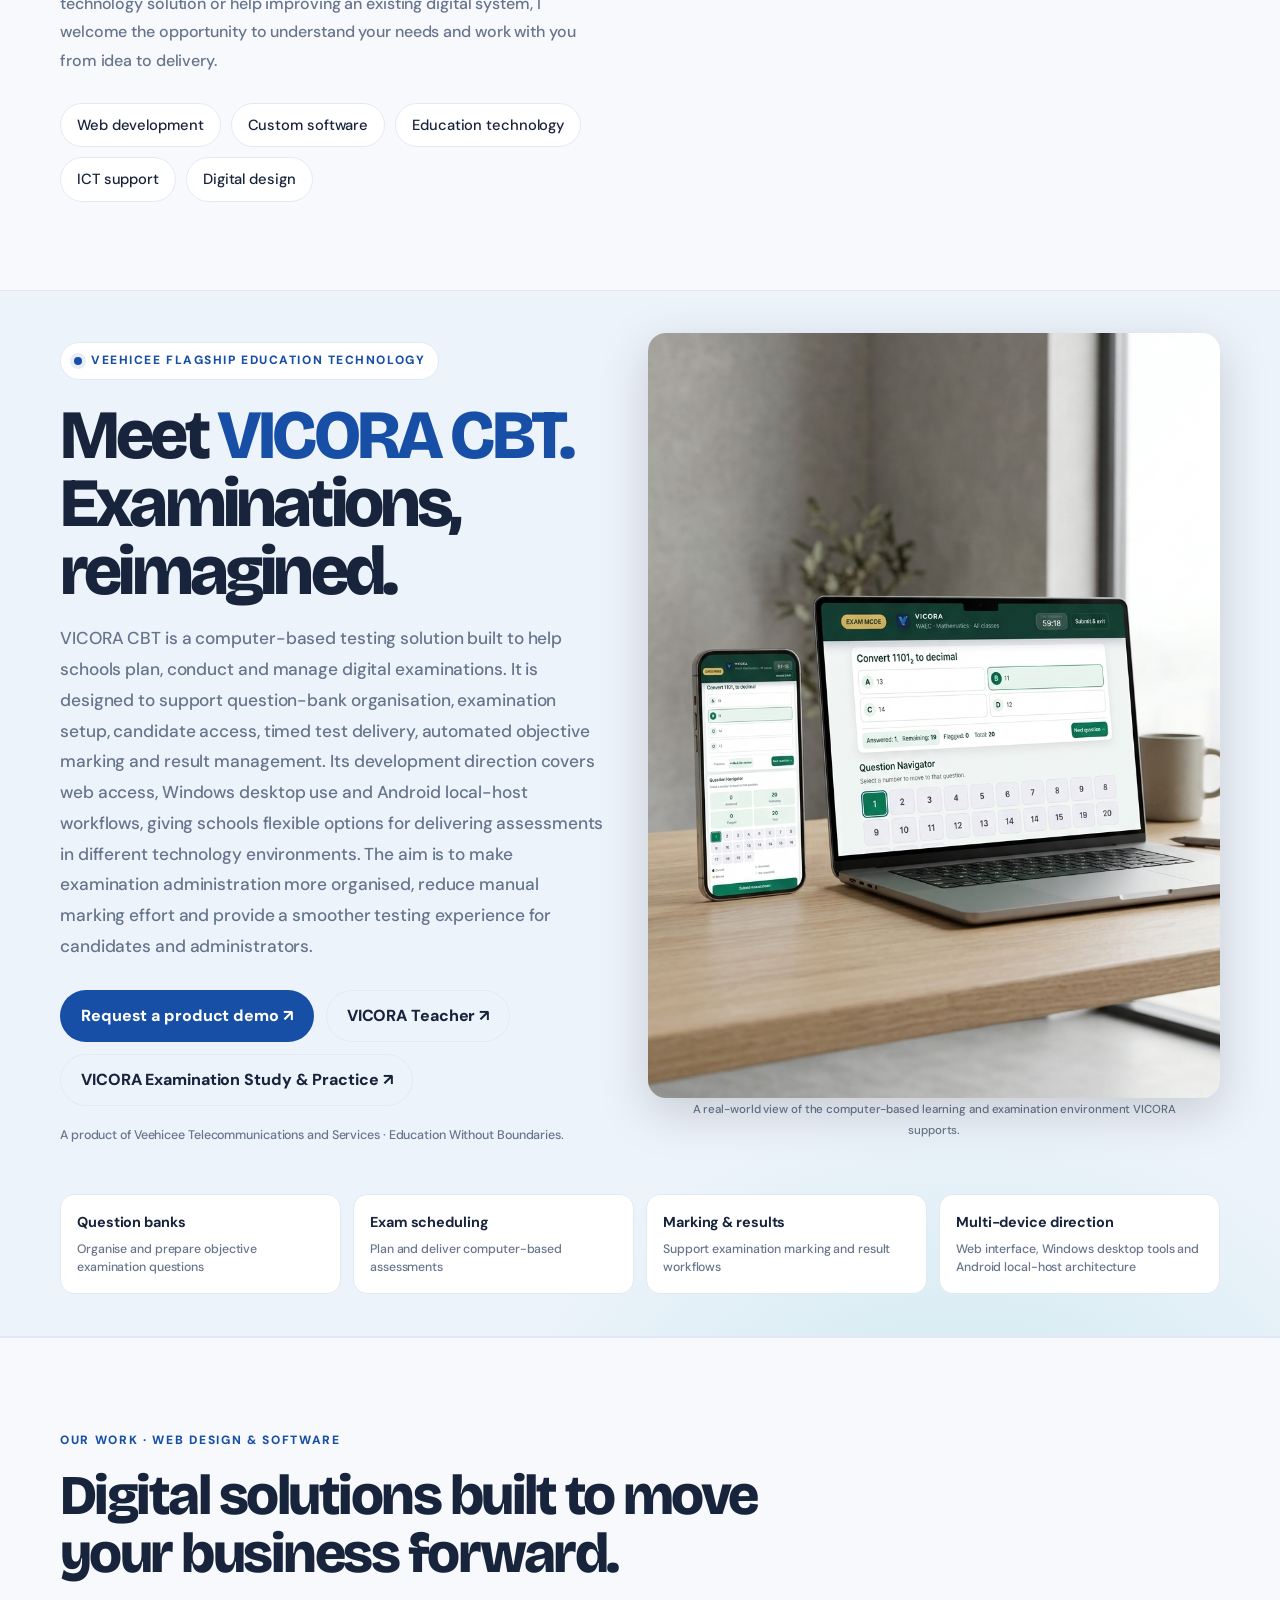
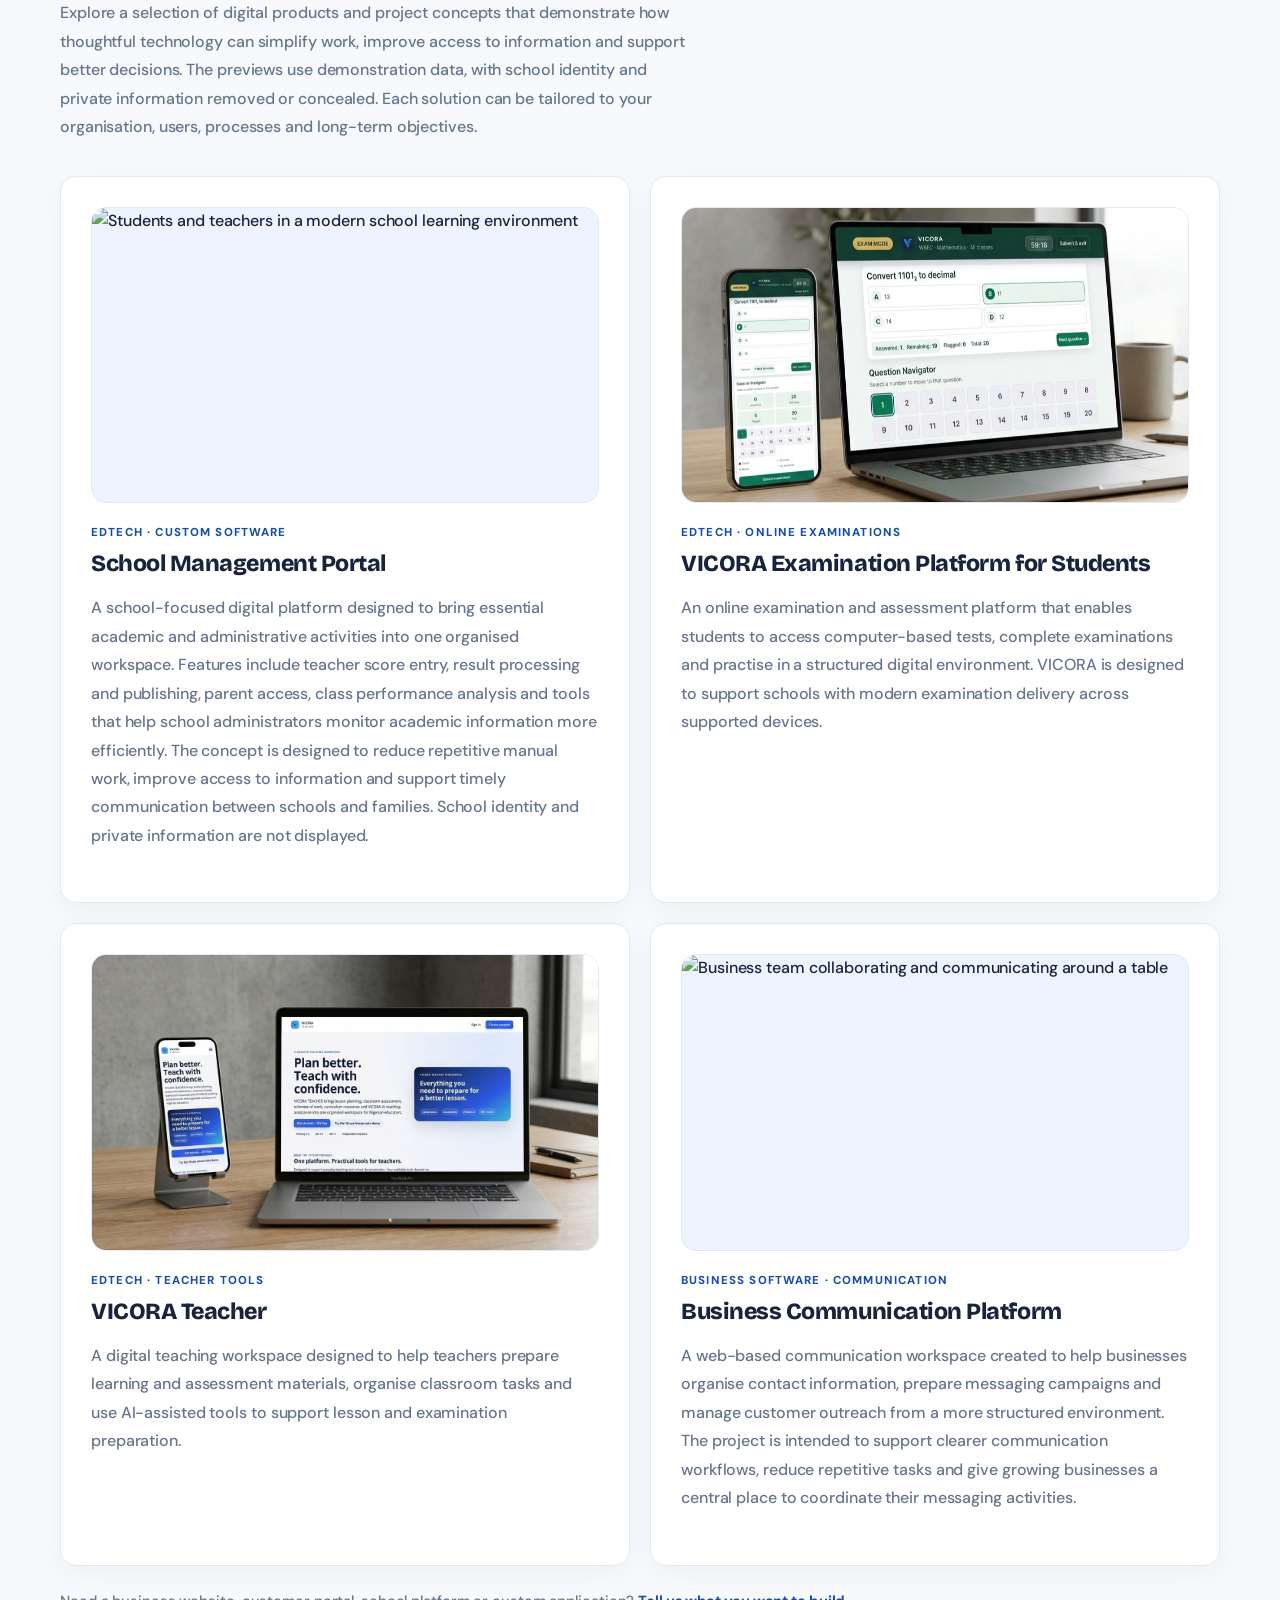
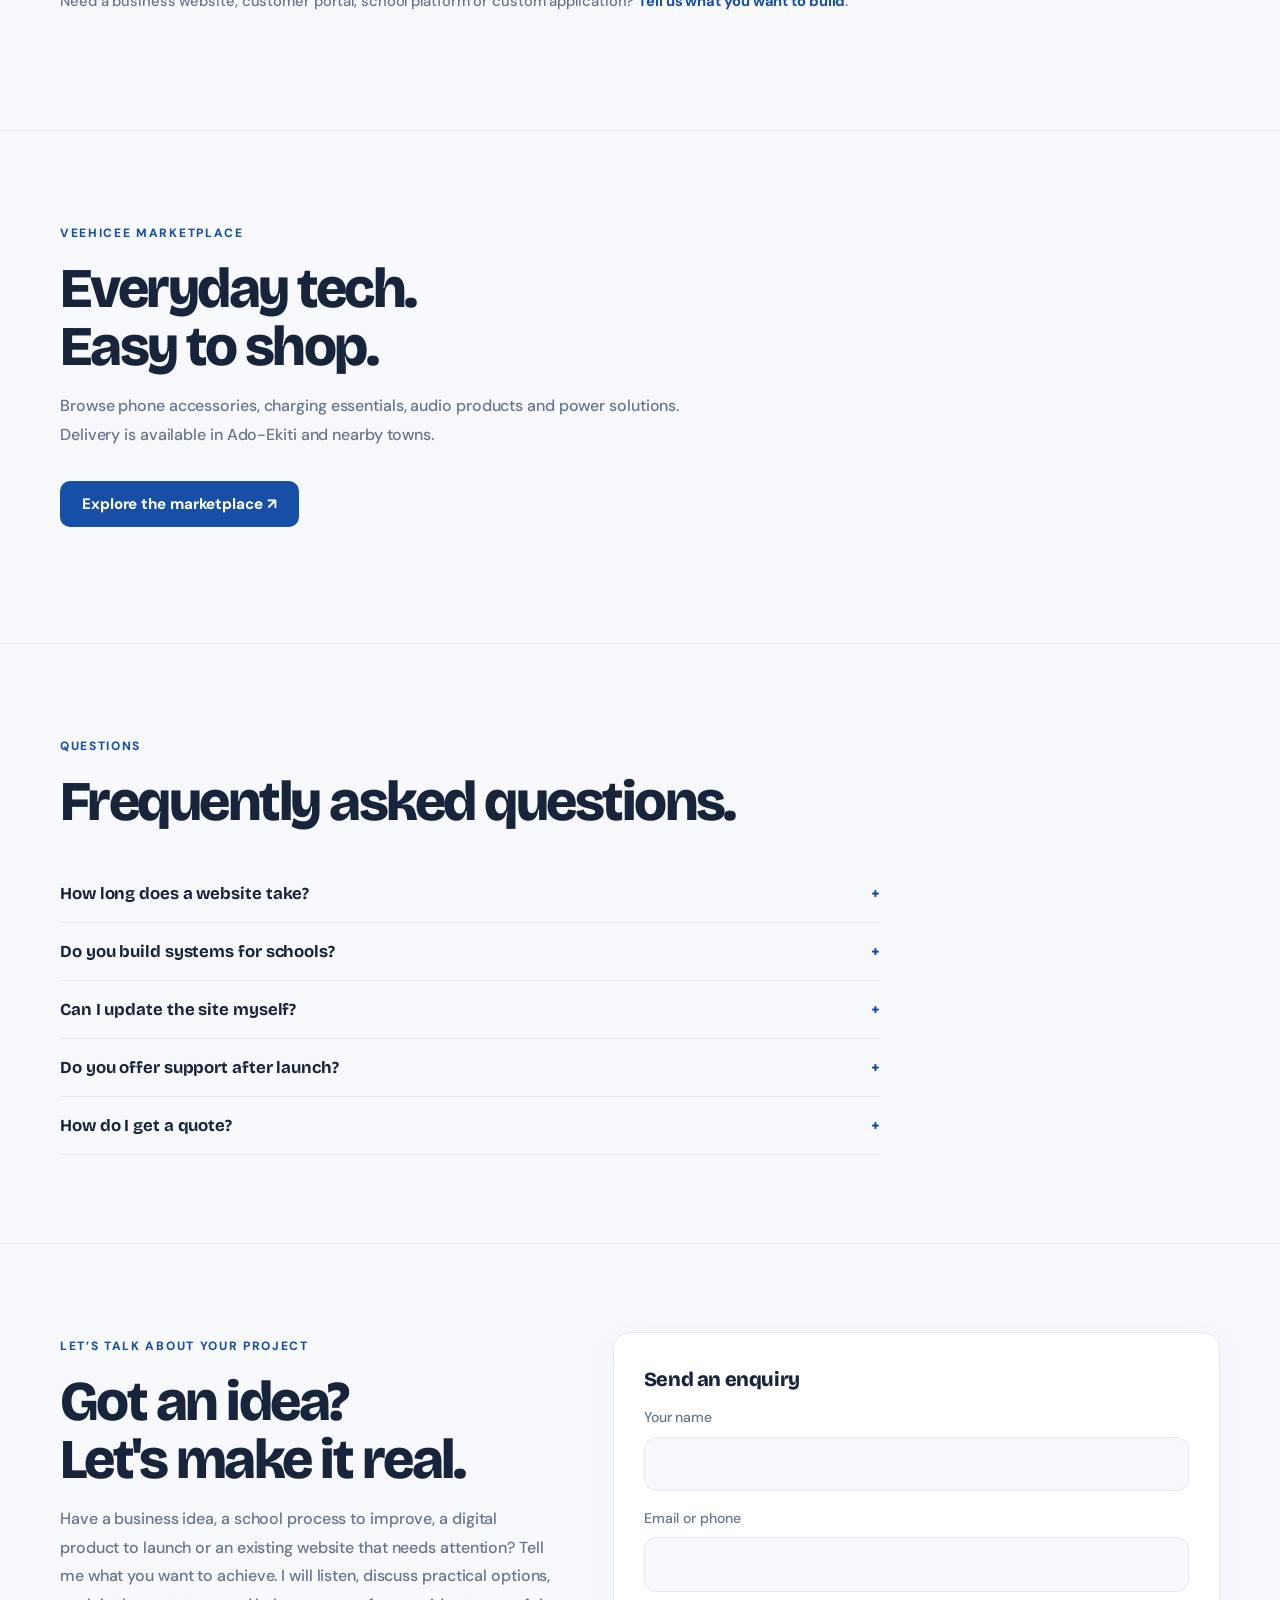
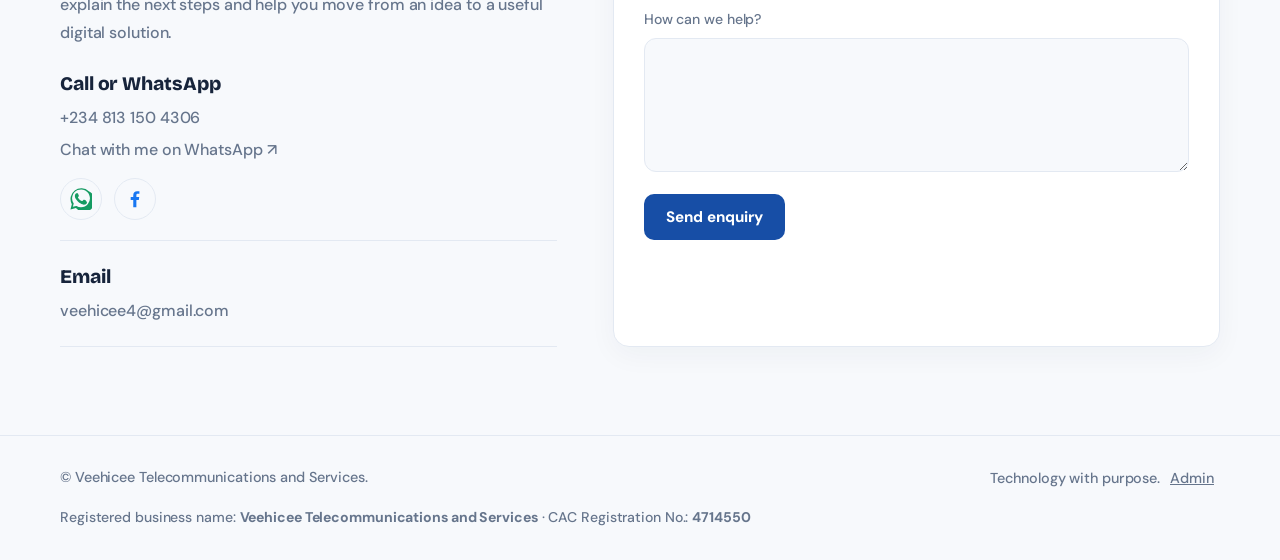
==== commit b639777e: "Refresh homepage hero headline and brand emphasis" ====
--- a/index.html
+++ b/index.html
@@ -369,9 +369,10 @@
 <section class="wrap hero">
 <div>
 <span class="tag"><b></b>Ado-Ekiti, Nigeria</span>
-<span class="hero-kicker">DIGITAL SOLUTIONS · WEB · ICT · EVERYDAY TECH</span>
-<h1>Websites and software that move your business <span class="grad">forward.</span></h1>
-<p class="lead">We design and develop purposeful digital experiences for businesses, schools, entrepreneurs and organisations. Our work covers responsive business websites, school management platforms, computer-based testing systems, communication tools, branding and practical ICT support. We focus on clear planning, dependable functionality, simple user experiences and solutions that can adapt as your organisation grows.</p>
+<span class="hero-kicker">VEEHICEE TELECOMMUNICATIONS AND SERVICES</span>
+<h1>We Design. We Develop. We Bring Ideas to <span class="grad">Life.</span></h1>
+<p class="lead">Creative Design. Smart Software. Digital Solutions That Make a Difference. From stunning graphic designs and professional websites to innovative software solutions, we help individuals, schools and businesses turn ideas into powerful digital experiences.</p>
+<p class="lead" style="font-weight:800;color:var(--ink);margin-top:14px">Your Vision. Our Creativity. Technology That Works.</p>
 <div class="actions"><a class="btn" href="#portfolio">Explore our work</a><a class="ghost" href="marketplace.html">Shop phone accessories</a></div>
 <div class="hero-proof"><span><b>01</b> Purpose-built software</span><span><b>02</b> Professional web design</span><span><b>03</b> Everyday tech essentials</span></div>
 </div>
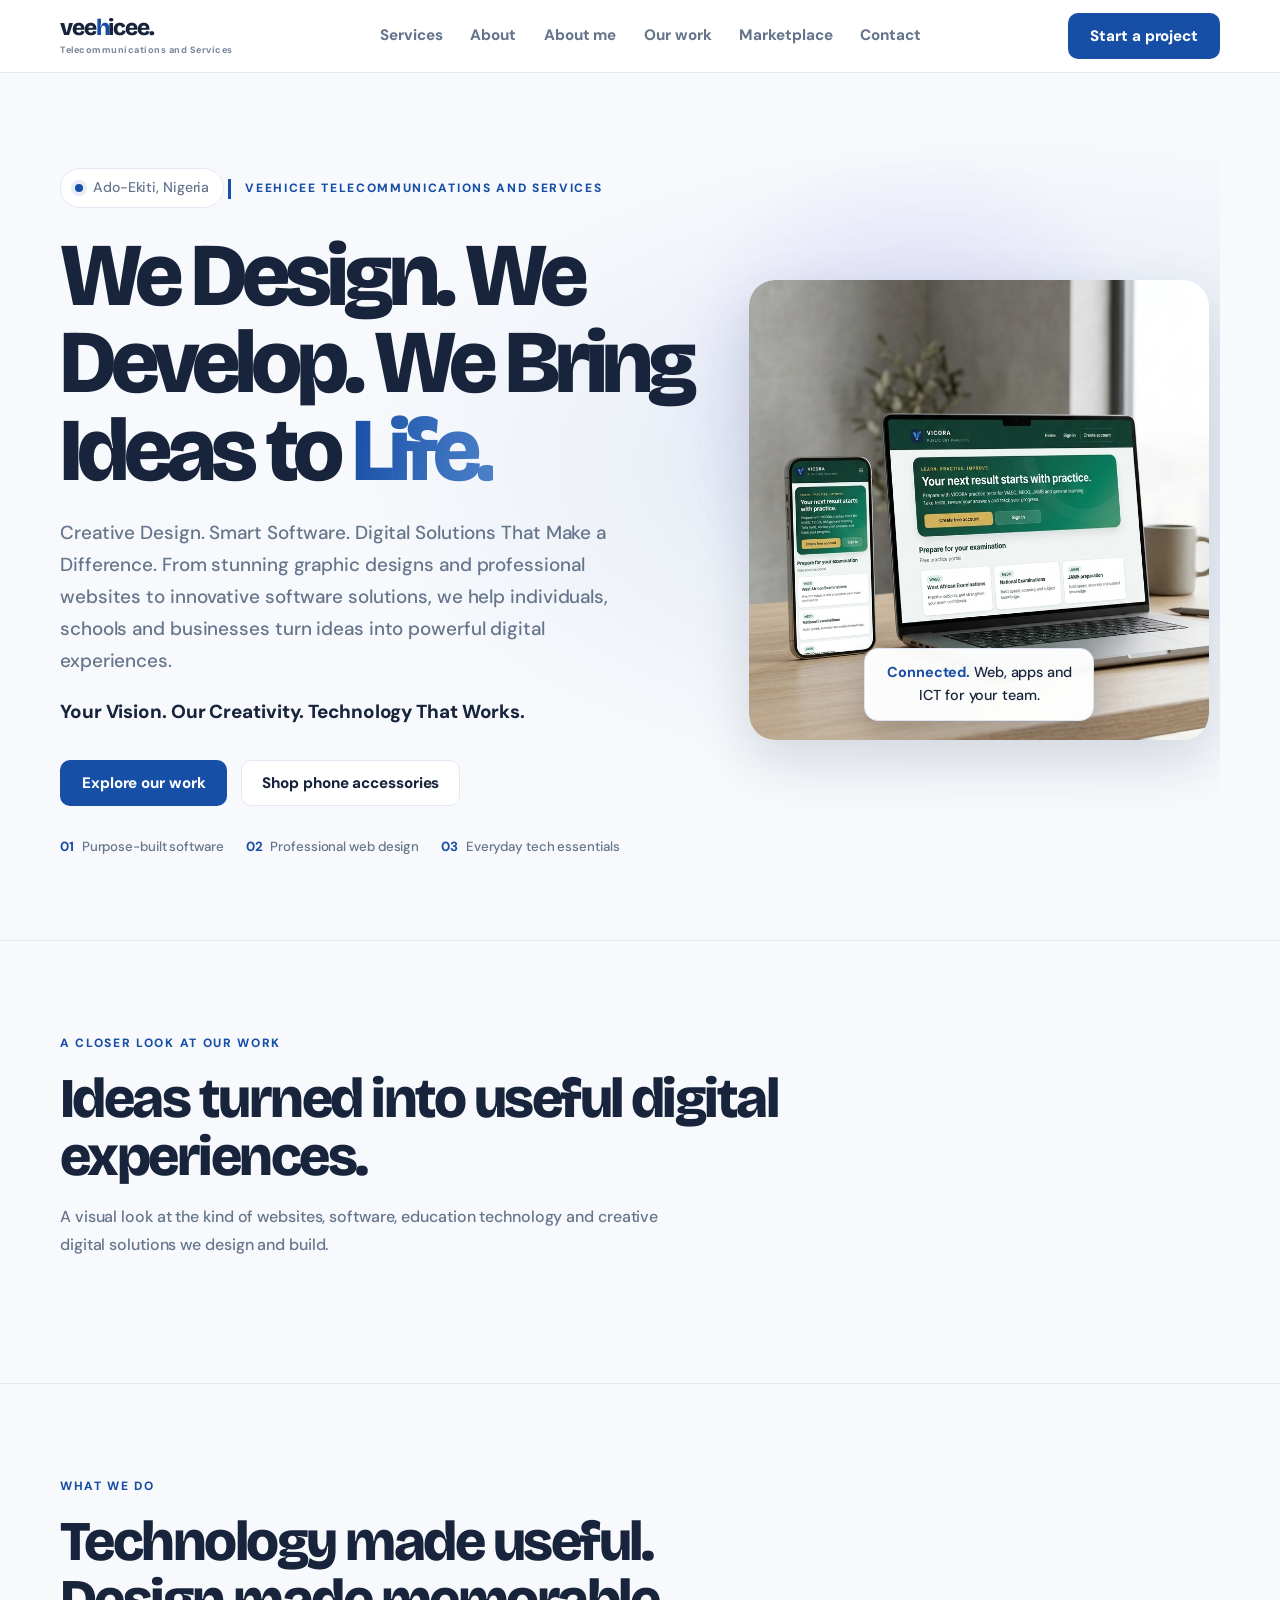
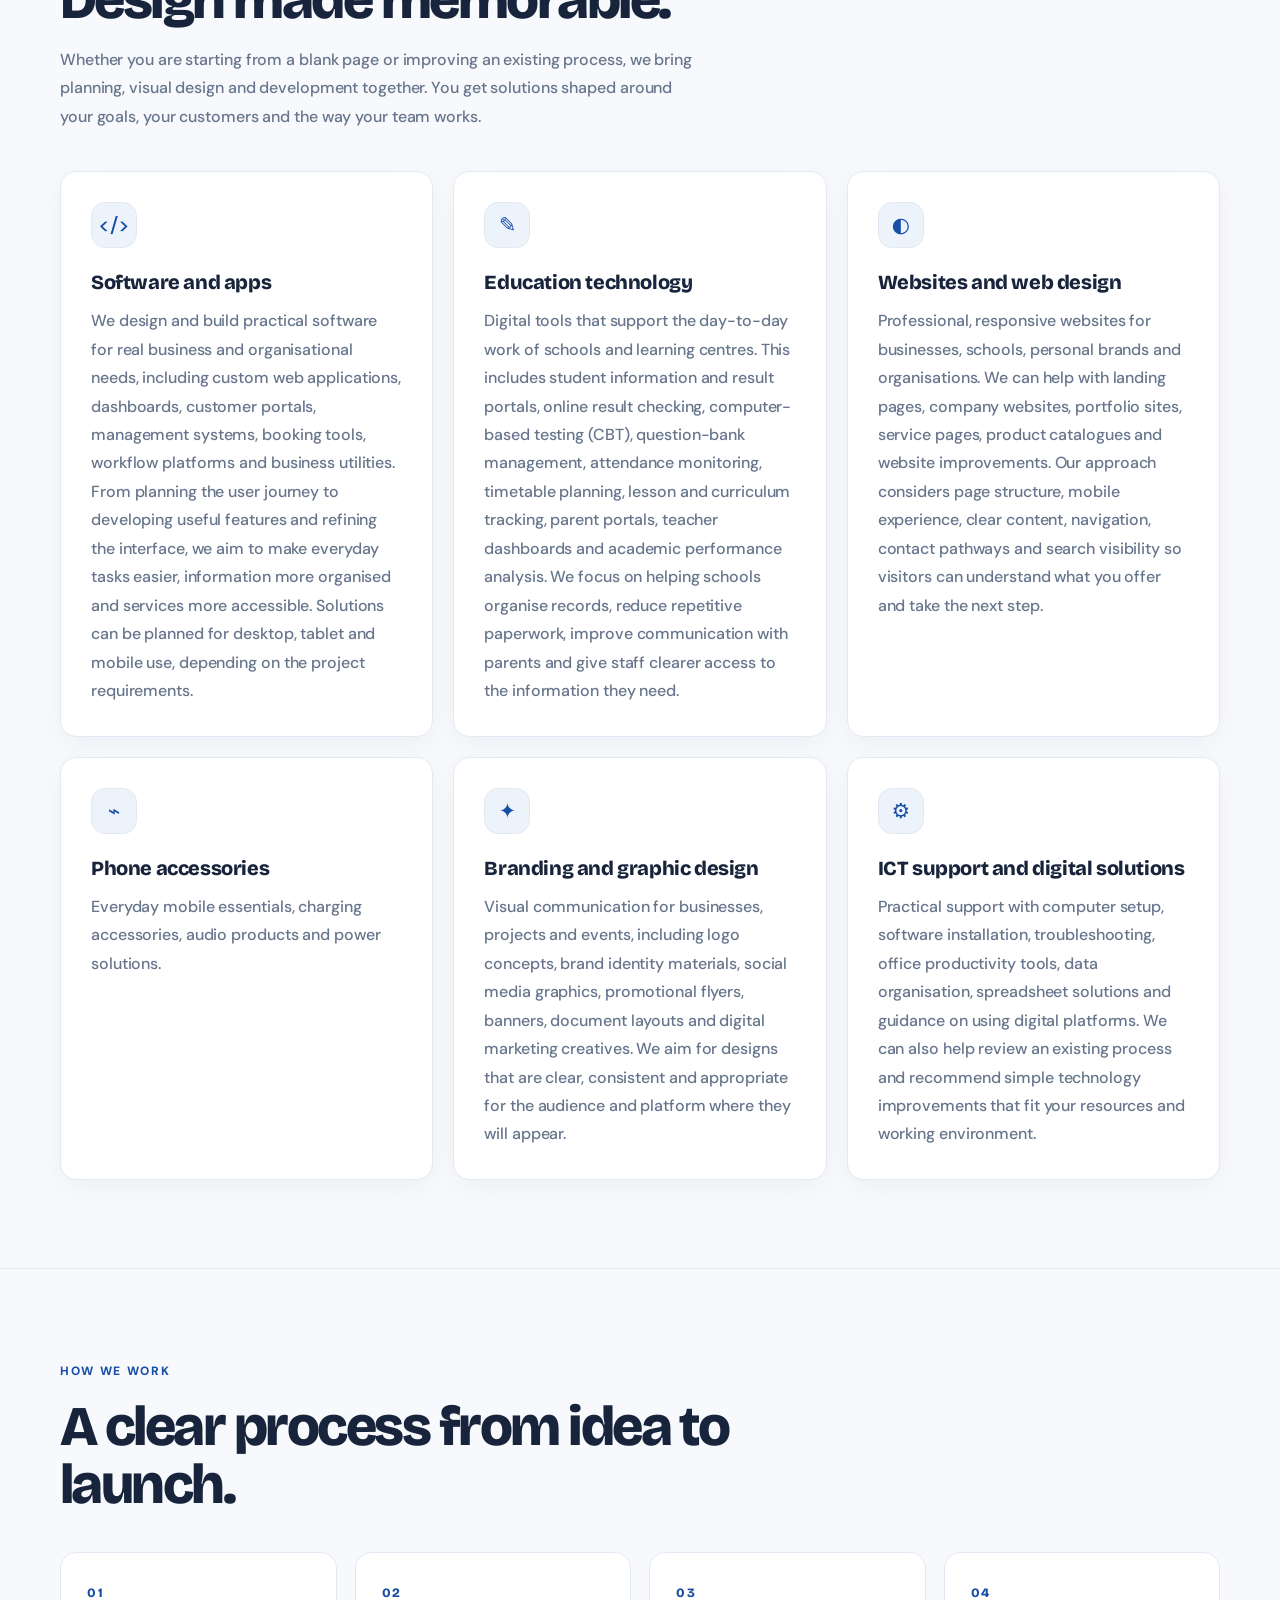
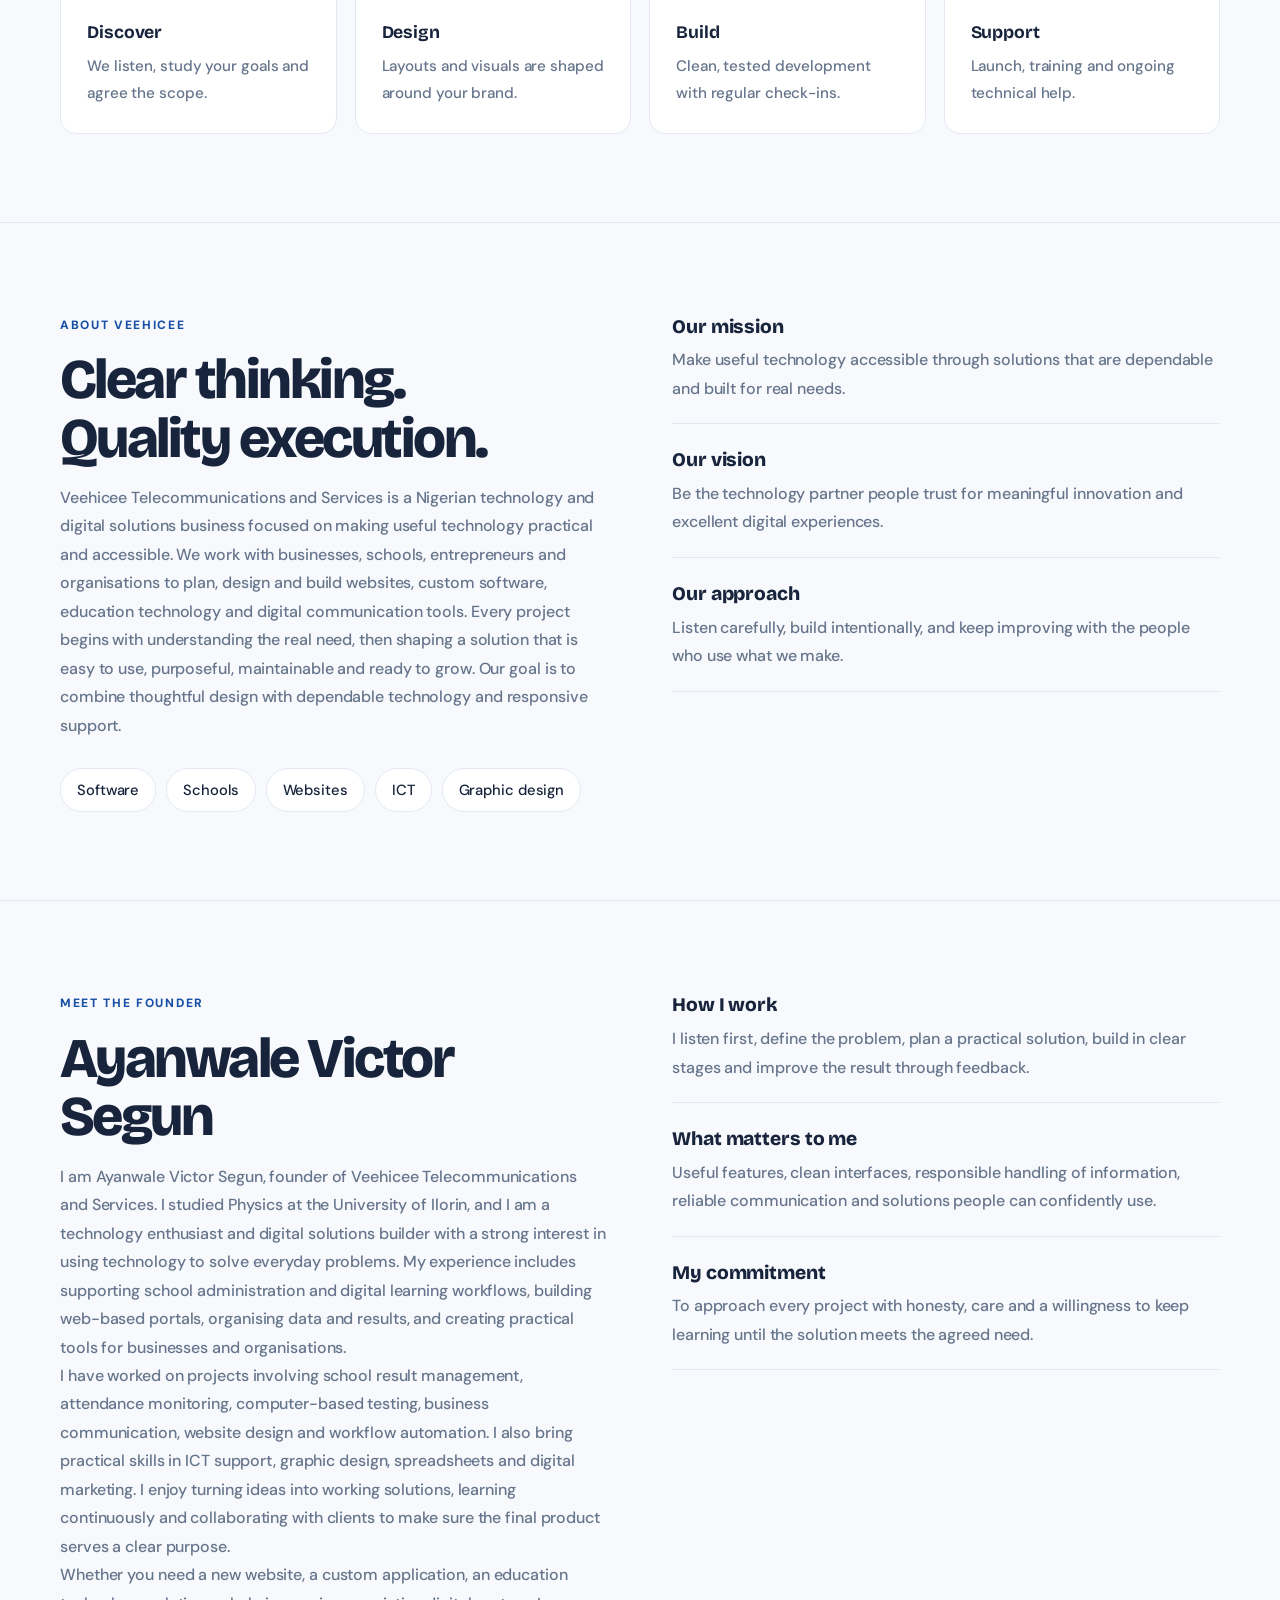
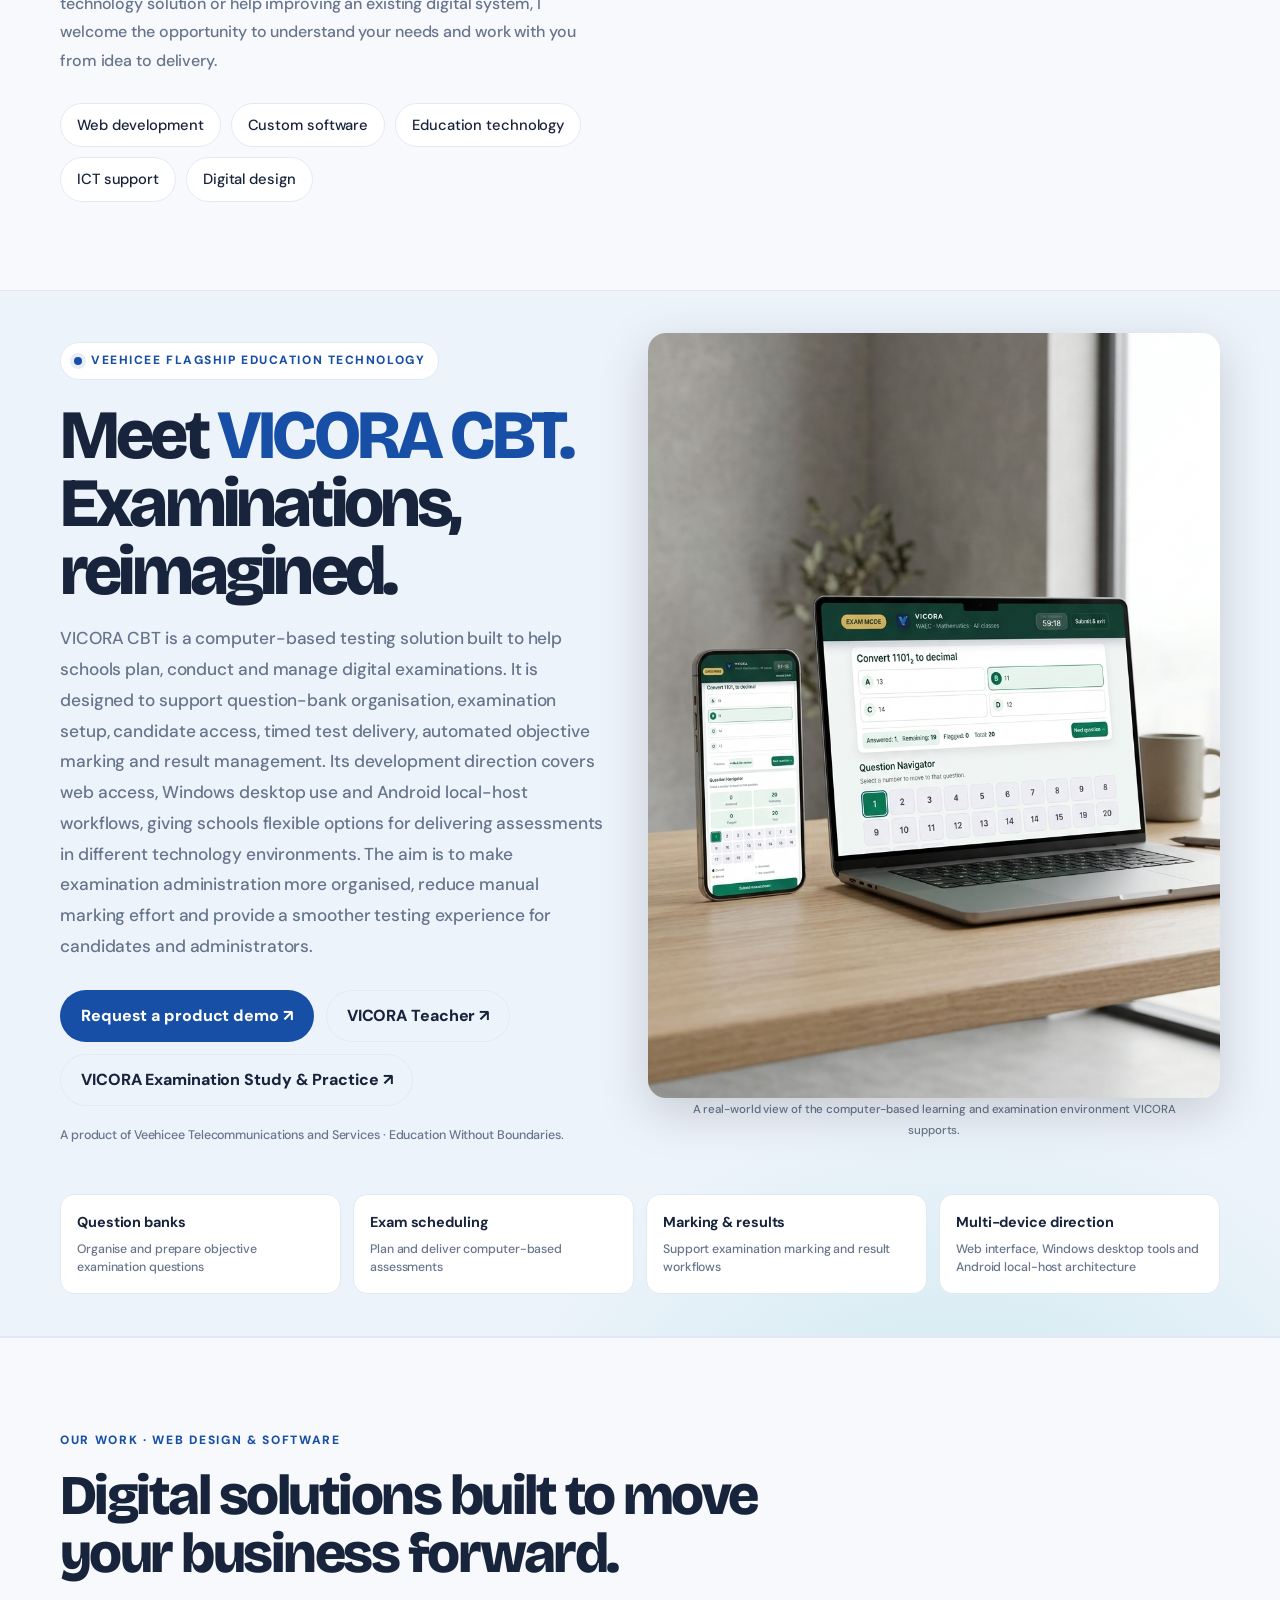
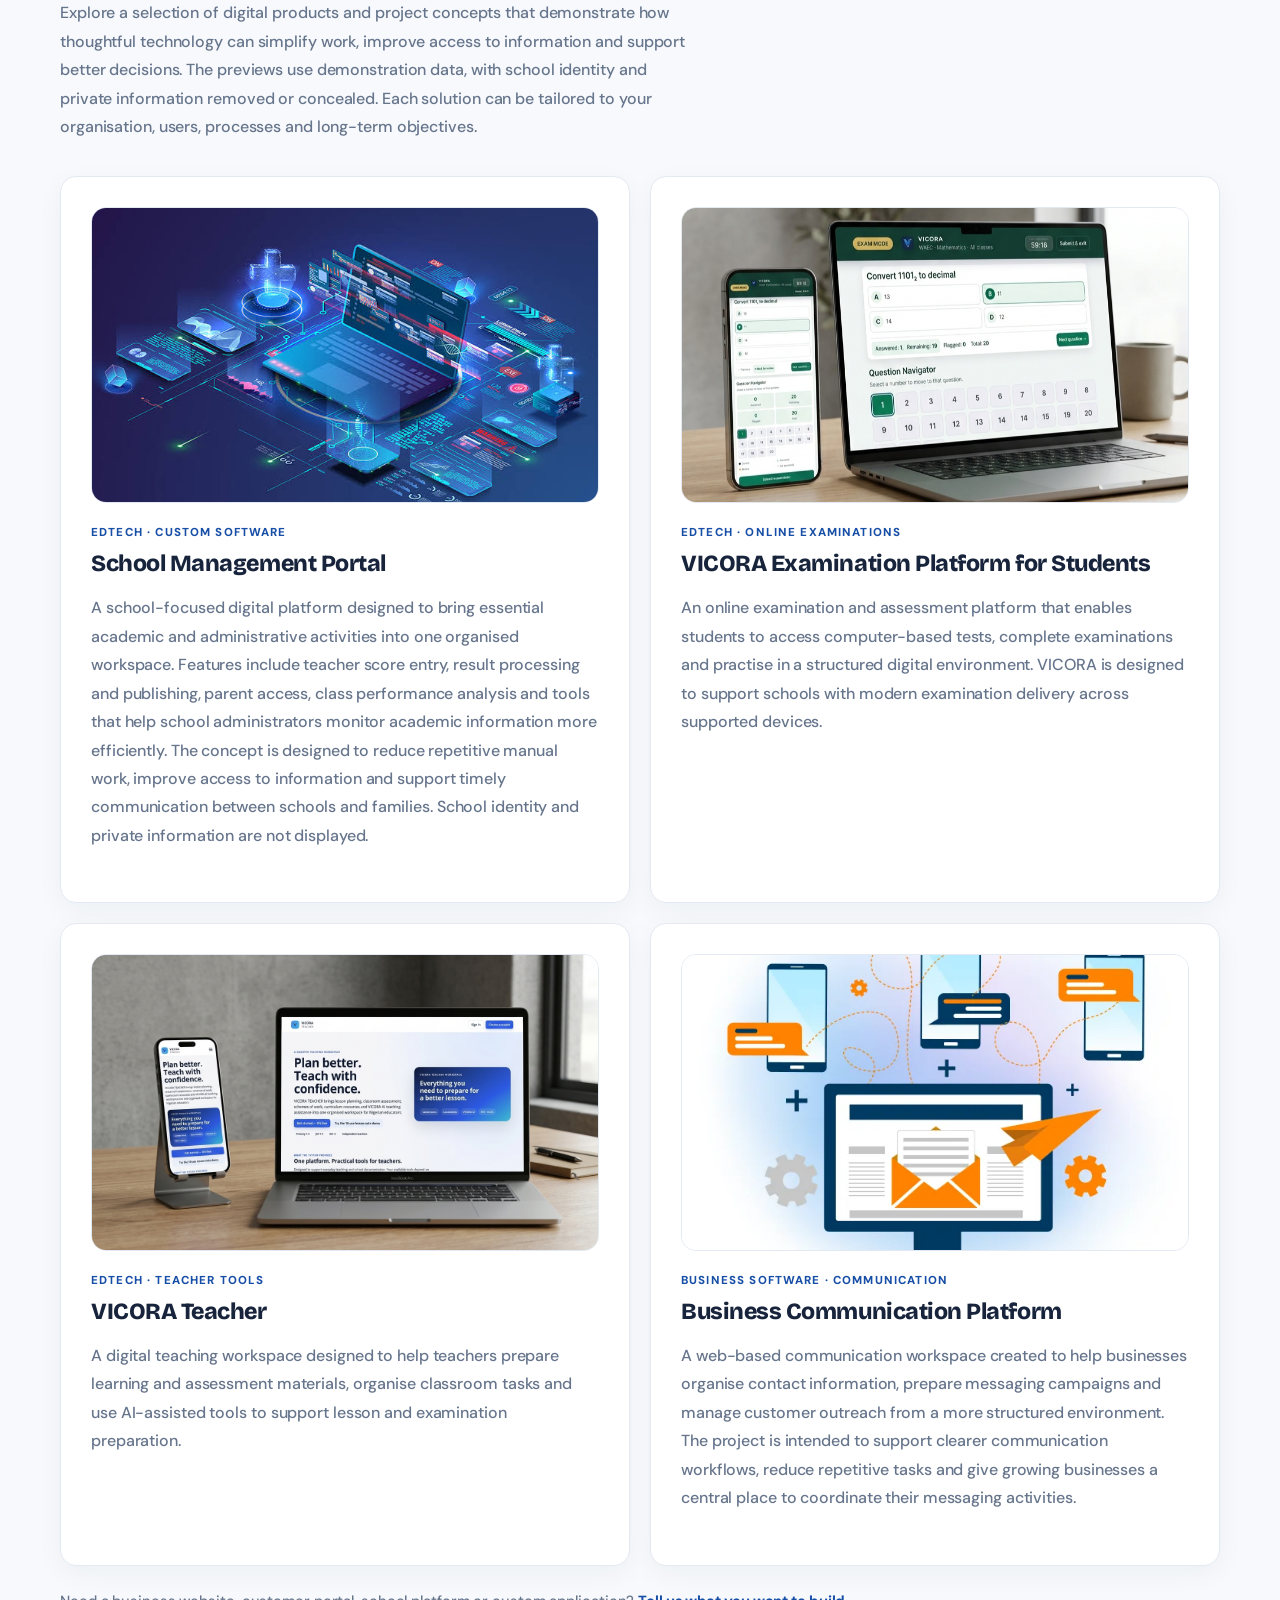
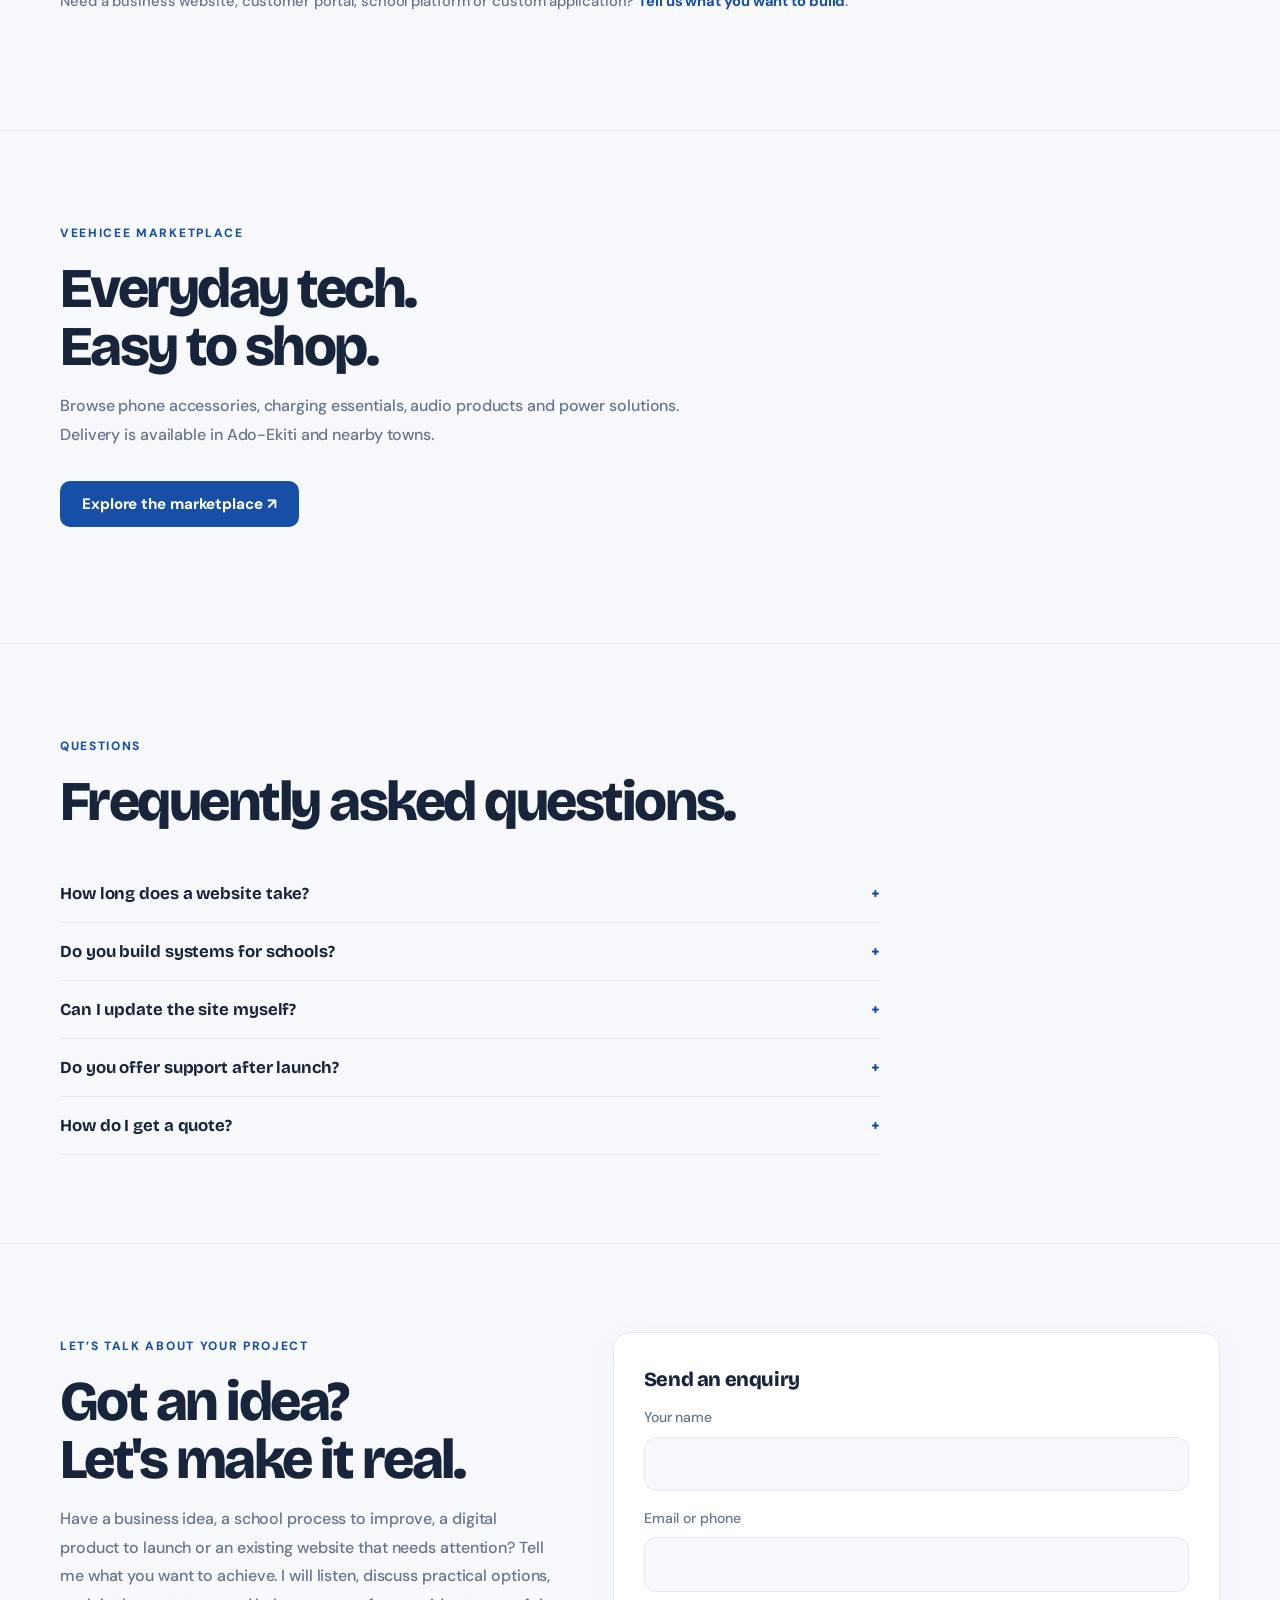
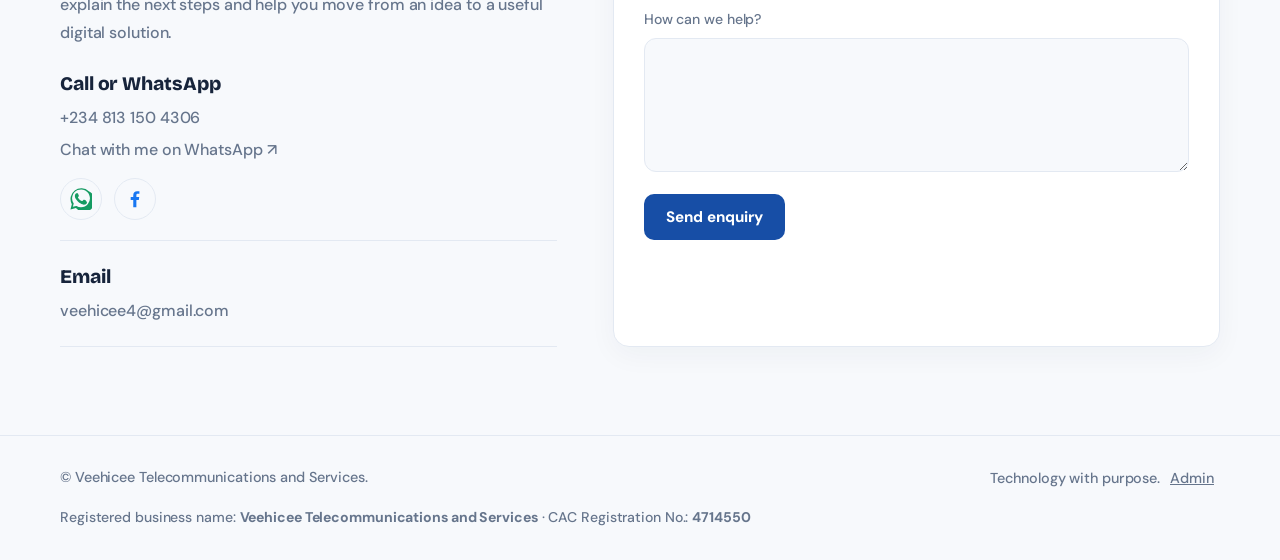
==== commit a9375bc1: "Use uploaded images across service and portfolio sections" ====
--- a/index.html
+++ b/index.html
@@ -443,10 +443,10 @@
 <section class="section" id="portfolio"><div class="wrap">
 <span class="section-kicker">OUR WORK · WEB DESIGN & SOFTWARE</span><h2>Digital solutions built to move your business forward.</h2><p class="intro">Explore a selection of digital products and project concepts that demonstrate how thoughtful technology can simplify work, improve access to information and support better decisions. The previews use demonstration data, with school identity and private information removed or concealed. Each solution can be tailored to your organisation, users, processes and long-term objectives.</p>
 <div class="cards portfolio-showcase" style="margin-top:34px">
-<article class="card project-card"><img class="project-image" data-site-image="portfolioSchool" src="https://images.unsplash.com/photo-1509062522246-3755977927d7?auto=format&fit=crop&w=1100&q=85" alt="Students and teachers in a modern school learning environment" loading="lazy"><span class="project-type">EDTECH · CUSTOM SOFTWARE</span><h3>School Management Portal</h3><p>A school-focused digital platform designed to bring essential academic and administrative activities into one organised workspace. Features include teacher score entry, result processing and publishing, parent access, class performance analysis and tools that help school administrators monitor academic information more efficiently. The concept is designed to reduce repetitive manual work, improve access to information and support timely communication between schools and families. School identity and private information are not displayed.</p></article>
+<article class="card project-card"><img class="project-image" data-site-image="portfolioSchool" src="assets/images/images%20(27).jpeg" alt="School management portal project" loading="lazy"><span class="project-type">EDTECH · CUSTOM SOFTWARE</span><h3>School Management Portal</h3><p>A school-focused digital platform designed to bring essential academic and administrative activities into one organised workspace. Features include teacher score entry, result processing and publishing, parent access, class performance analysis and tools that help school administrators monitor academic information more efficiently. The concept is designed to reduce repetitive manual work, improve access to information and support timely communication between schools and families. School identity and private information are not displayed.</p></article>
 <article class="card project-card"><img class="project-image" data-site-image="portfolioExam" src="assets/images/portfolio%20project%201.jpg" alt="VICORA Examination Platform for Students" loading="lazy"><span class="project-type">EDTECH · ONLINE EXAMINATIONS</span><h3>VICORA Examination Platform for Students</h3><p>An online examination and assessment platform that enables students to access computer-based tests, complete examinations and practise in a structured digital environment. VICORA is designed to support schools with modern examination delivery across supported devices.</p></article>
 <article class="card project-card"><img class="project-image" data-site-image="portfolioTeacher" src="assets/images/vicora%20teach.jpeg" alt="VICORA Teacher platform" loading="lazy"><span class="project-type">EDTECH · TEACHER TOOLS</span><h3>VICORA Teacher</h3><p>A digital teaching workspace designed to help teachers prepare learning and assessment materials, organise classroom tasks and use AI-assisted tools to support lesson and examination preparation.</p></article>
-<article class="card project-card"><img class="project-image" data-site-image="portfolioBusiness" src="https://images.unsplash.com/photo-1556761175-b413da4baf72?auto=format&fit=crop&w=1100&q=85" alt="Business team collaborating and communicating around a table" loading="lazy"><span class="project-type">BUSINESS SOFTWARE · COMMUNICATION</span><h3>Business Communication Platform</h3><p>A web-based communication workspace created to help businesses organise contact information, prepare messaging campaigns and manage customer outreach from a more structured environment. The project is intended to support clearer communication workflows, reduce repetitive tasks and give growing businesses a central place to coordinate their messaging activities.</p></article>
+<article class="card project-card"><img class="project-image" data-site-image="portfolioBusiness" src="assets/images/school%20bussines.png" alt="Business communication platform" loading="lazy"><span class="project-type">BUSINESS SOFTWARE · COMMUNICATION</span><h3>Business Communication Platform</h3><p>A web-based communication workspace created to help businesses organise contact information, prepare messaging campaigns and manage customer outreach from a more structured environment. The project is intended to support clearer communication workflows, reduce repetitive tasks and give growing businesses a central place to coordinate their messaging activities.</p></article>
 </div>
 <p class="portfolio-note">Need a business website, customer portal, school platform or custom application? <a href="#contact">Tell us what you want to build</a>.</p>
 <div class="products" id="portfolioItems"></div>
@@ -766,13 +766,13 @@
 const PLATFORM_IMAGE_DEFAULTS=[
  {key:"hero",title:"Homepage hero photograph",url:"assets/images/hero.jpg",alt:"Veehicee technology services homepage hero image"},
  {key:"vicora",title:"VICORA learning and examination photograph",url:"assets/images/vicora.jpg",alt:"VICORA examination platform"},
- {key:"portfolioSchool",title:"School management portfolio photograph",url:"https://images.unsplash.com/photo-1509062522246-3755977927d7?auto=format&fit=crop&w=1100&q=85",alt:"Students and teachers in a modern school"},
+ {key:"portfolioSchool",title:"School management portfolio photograph",url:"assets/images/images%20(27).jpeg",alt:"School management portal project"},
  {key:"portfolioExam",title:"VICORA Examination Platform for Students portfolio photograph",url:"assets/images/portfolio%20project%201.jpg",alt:"VICORA online examination platform for students"},
  {key:"portfolioTeacher",title:"VICORA Teacher portfolio photograph",url:"assets/images/vicora%20teach.jpeg",alt:"VICORA Teacher platform"},
- {key:"portfolioBusiness",title:"Business communication portfolio photograph",url:"https://images.unsplash.com/photo-1556761175-b413da4baf72?auto=format&fit=crop&w=1100&q=85",alt:"Business team collaborating at work"},
+ {key:"portfolioBusiness",title:"Business communication portfolio photograph",url:"assets/images/school%20bussines.png",alt:"Business communication platform"},
  {key:"marketplaceHero",title:"Marketplace banner photograph",url:"https://images.pexels.com/photos/33061130/pexels-photo-33061130.jpeg?cs=srgb&dl=pexels-zeleboba-33061130.jpg&fm=jpg",alt:"Phone case, charger and cable accessories"}
 ];
-function parsePlatformImages(raw){try{const saved=typeof raw==="string"?JSON.parse(raw):(raw||{});return Object.fromEntries(PLATFORM_IMAGE_DEFAULTS.map(x=>[x.key,{...x,...(saved[x.key]||{})}]))}catch(e){return Object.fromEntries(PLATFORM_IMAGE_DEFAULTS.map(x=>[x.key,{...x}]))}}
+function parsePlatformImages(raw){try{const saved=typeof raw==="string"?JSON.parse(raw):(raw||{});return Object.fromEntries(PLATFORM_IMAGE_DEFAULTS.map(x=>{const prior=saved[x.key]||{};const legacyDefaults={"portfolioSchool":"photo-1509062522246-3755977927d7","portfolioBusiness":"photo-1556761175-b413da4baf72"};const useRepoDefault=legacyDefaults[x.key]&&String(prior.url||"").includes(legacyDefaults[x.key]);return [x.key,{...x,...prior,...(useRepoDefault?{url:x.url,alt:x.alt}:{})}]}))}catch(e){return Object.fromEntries(PLATFORM_IMAGE_DEFAULTS.map(x=>[x.key,{...x}]))}}
 function applyPlatformImages(raw){const imgs=parsePlatformImages(raw);document.querySelectorAll("img[data-site-image]").forEach(img=>{const key=img.dataset.siteImage,item=imgs[key],fallback=PLATFORM_IMAGE_DEFAULTS.find(x=>x.key===key);if(!item||!item.url)return;img.onerror=()=>{if(fallback&&img.src!==new URL(fallback.url,document.baseURI).href){img.onerror=null;img.src=fallback.url;}};img.src=item.url;img.alt=item.alt||img.alt}})
 function normaliseImageUrl(value){
  const raw=String(value||"").trim();if(!raw)return "";
@@ -828,16 +828,16 @@
 
 /* ───────── HOMEPAGE SERVICE IMAGE GALLERY ───────── */
 const SERVICE_IMAGE_DEFAULTS=[
- {key:"web",title:"Website design",description:"Modern, responsive websites and landing pages.",url:"https://images.unsplash.com/photo-1498050108023-c5249f4df085?auto=format&fit=crop&w=900&q=85",alt:"Photograph of a web developer working on a website at a computer"},
- {key:"software",title:"Custom software and apps",description:"Purpose-built dashboards, portals and business applications.",url:"https://images.unsplash.com/photo-1551288049-bebda4e38f71?auto=format&fit=crop&w=900&q=85",alt:"Photograph representing software analytics and application dashboards"},
- {key:"education",title:"Education technology",description:"School portals, CBT, results and digital learning tools.",url:"https://images.unsplash.com/photo-1509062522246-3755977927d7?auto=format&fit=crop&w=900&q=85",alt:"Photograph of a modern classroom with students learning"},
- {key:"design",title:"Branding and graphic design",description:"Visual identities, promotional designs and digital creatives.",url:"https://images.unsplash.com/photo-1561070791-2526d30994b5?auto=format&fit=crop&w=900&q=85",alt:"Photograph of a designer working on a digital creative project"},
+ {key:"web",title:"Website design",description:"Modern, responsive websites and landing pages.",url:"assets/images/service%20web.jpeg",alt:"Website design and web development service"},
+ {key:"software",title:"Custom software and apps",description:"Purpose-built dashboards, portals and business applications.",url:"assets/images/service%20software.jpeg",alt:"Custom software and applications service"},
+ {key:"education",title:"Education technology",description:"School portals, CBT, results and digital learning tools.",url:"assets/images/service%20education.png",alt:"Education technology and school portal service"},
+ {key:"design",title:"Branding and graphic design",description:"Visual identities, promotional designs and digital creatives.",url:"assets/images/servicedesign.jpg",alt:"Graphic design and branding service"},
  {key:"ict",title:"ICT support and digital solutions",description:"Practical technology support, setup and workflow improvements.",url:"https://images.unsplash.com/photo-1581092921461-eab62e97a780?auto=format&fit=crop&w=900&q=85",alt:"Photograph representing ICT equipment and technical support"},
- {key:"communication",title:"Business communication tools",description:"Organised digital communication and customer engagement platforms.",url:"https://images.unsplash.com/photo-1556761175-b413da4baf72?auto=format&fit=crop&w=900&q=85",alt:"Photograph of colleagues collaborating and communicating at work"}
+ {key:"communication",title:"Business communication tools",description:"Organised digital communication and customer engagement platforms.",url:"assets/images/school%20bussines.png",alt:"Business communication and customer engagement service"}
 ];
 let serviceImageDraft=SERVICE_IMAGE_DEFAULTS.map(x=>({...x}));
 function parseServiceImages(raw){
- try{const saved=typeof raw==="string"?JSON.parse(raw):(raw||[]);if(!Array.isArray(saved))return SERVICE_IMAGE_DEFAULTS.map(x=>({...x}));return SERVICE_IMAGE_DEFAULTS.map(d=>({...d,...(saved.find(x=>x.key===d.key)||{})}))}
+ try{const saved=typeof raw==="string"?JSON.parse(raw):(raw||[]);if(!Array.isArray(saved))return SERVICE_IMAGE_DEFAULTS.map(x=>({...x}));return SERVICE_IMAGE_DEFAULTS.map(d=>{const prior=saved.find(x=>x.key===d.key)||{};const legacyDefaults={"web":"photo-1498050108023-c5249f4df085","software":"photo-1551288049-bebda4e38f71","education":"photo-1509062522246-3755977927d7","design":"photo-1561070791-2526d30994b5","communication":"photo-1556761175-b413da4baf72"};const useRepoDefault=legacyDefaults[d.key]&&String(prior.url||"").includes(legacyDefaults[d.key]);return {...d,...prior,...(useRepoDefault?{url:d.url,alt:d.alt}:{})}})}
  catch(e){return SERVICE_IMAGE_DEFAULTS.map(x=>({...x}))}
 }
 function renderServiceGallery(raw){
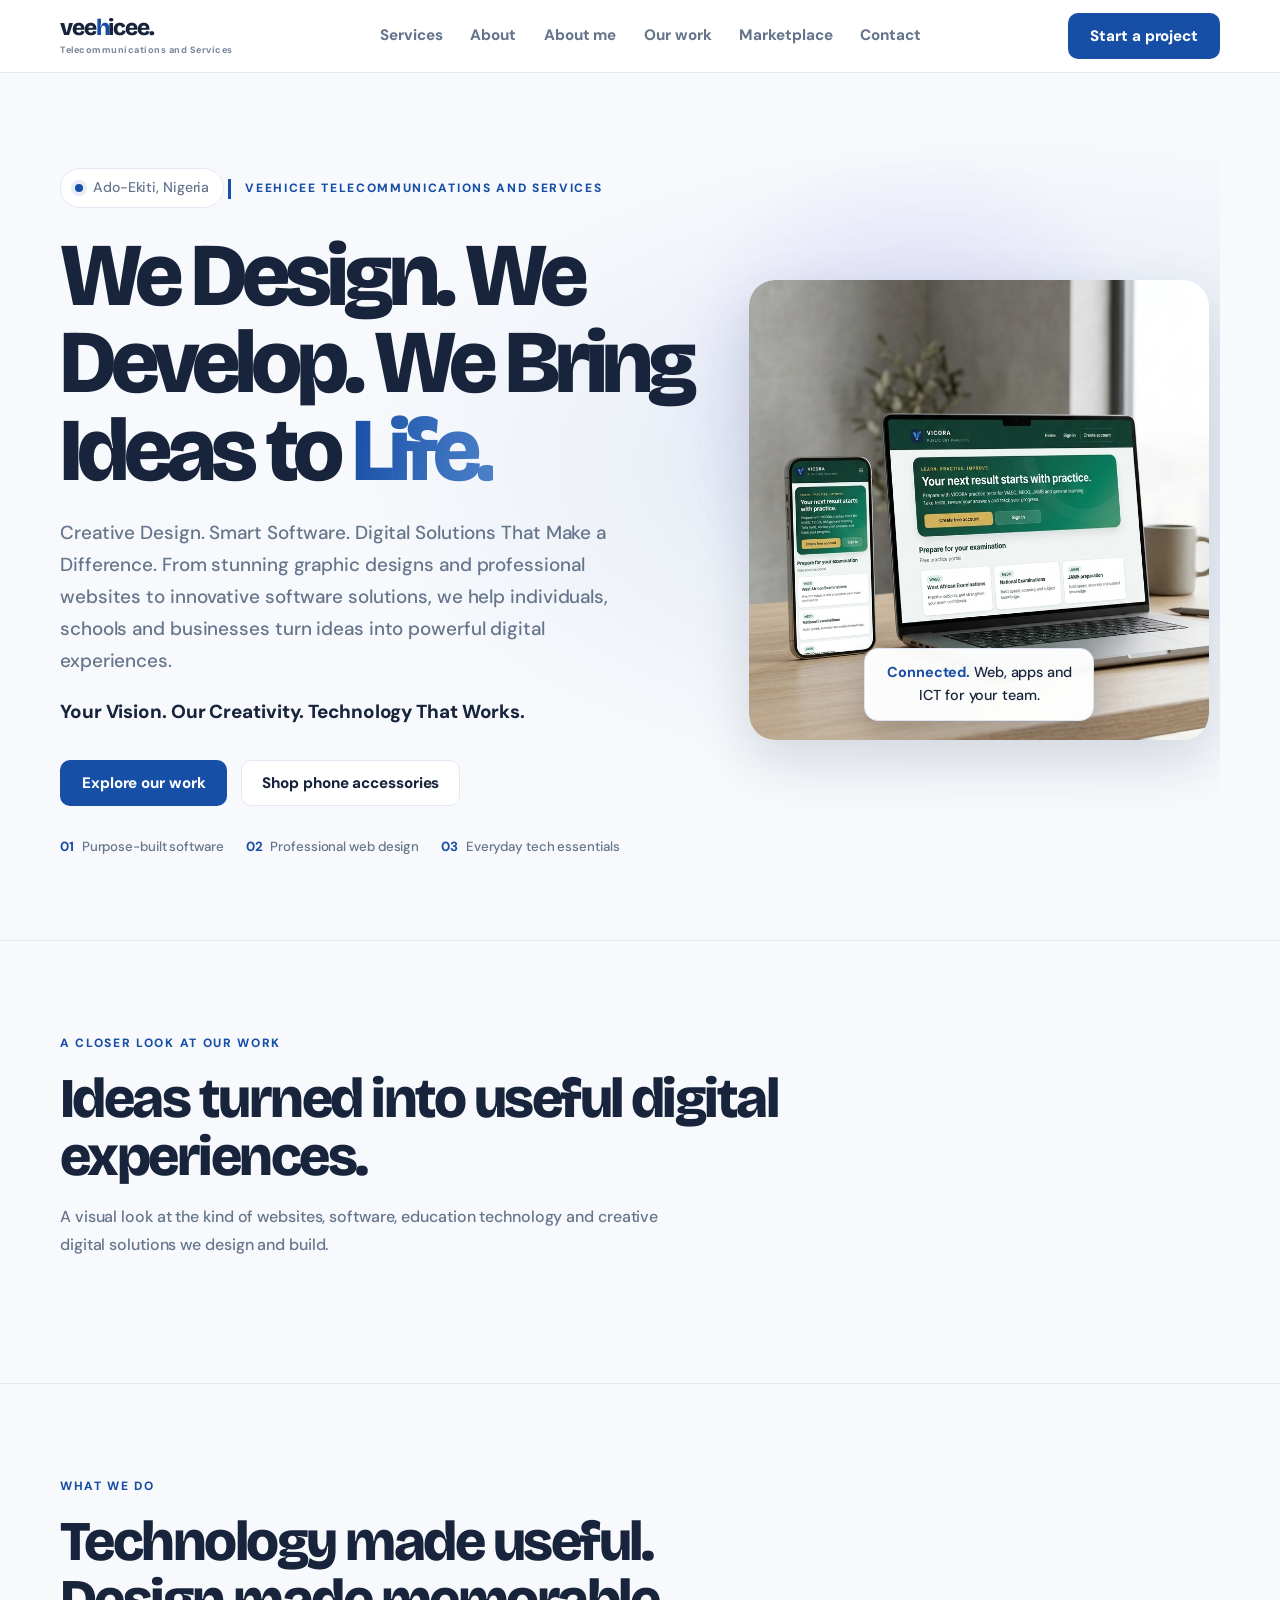
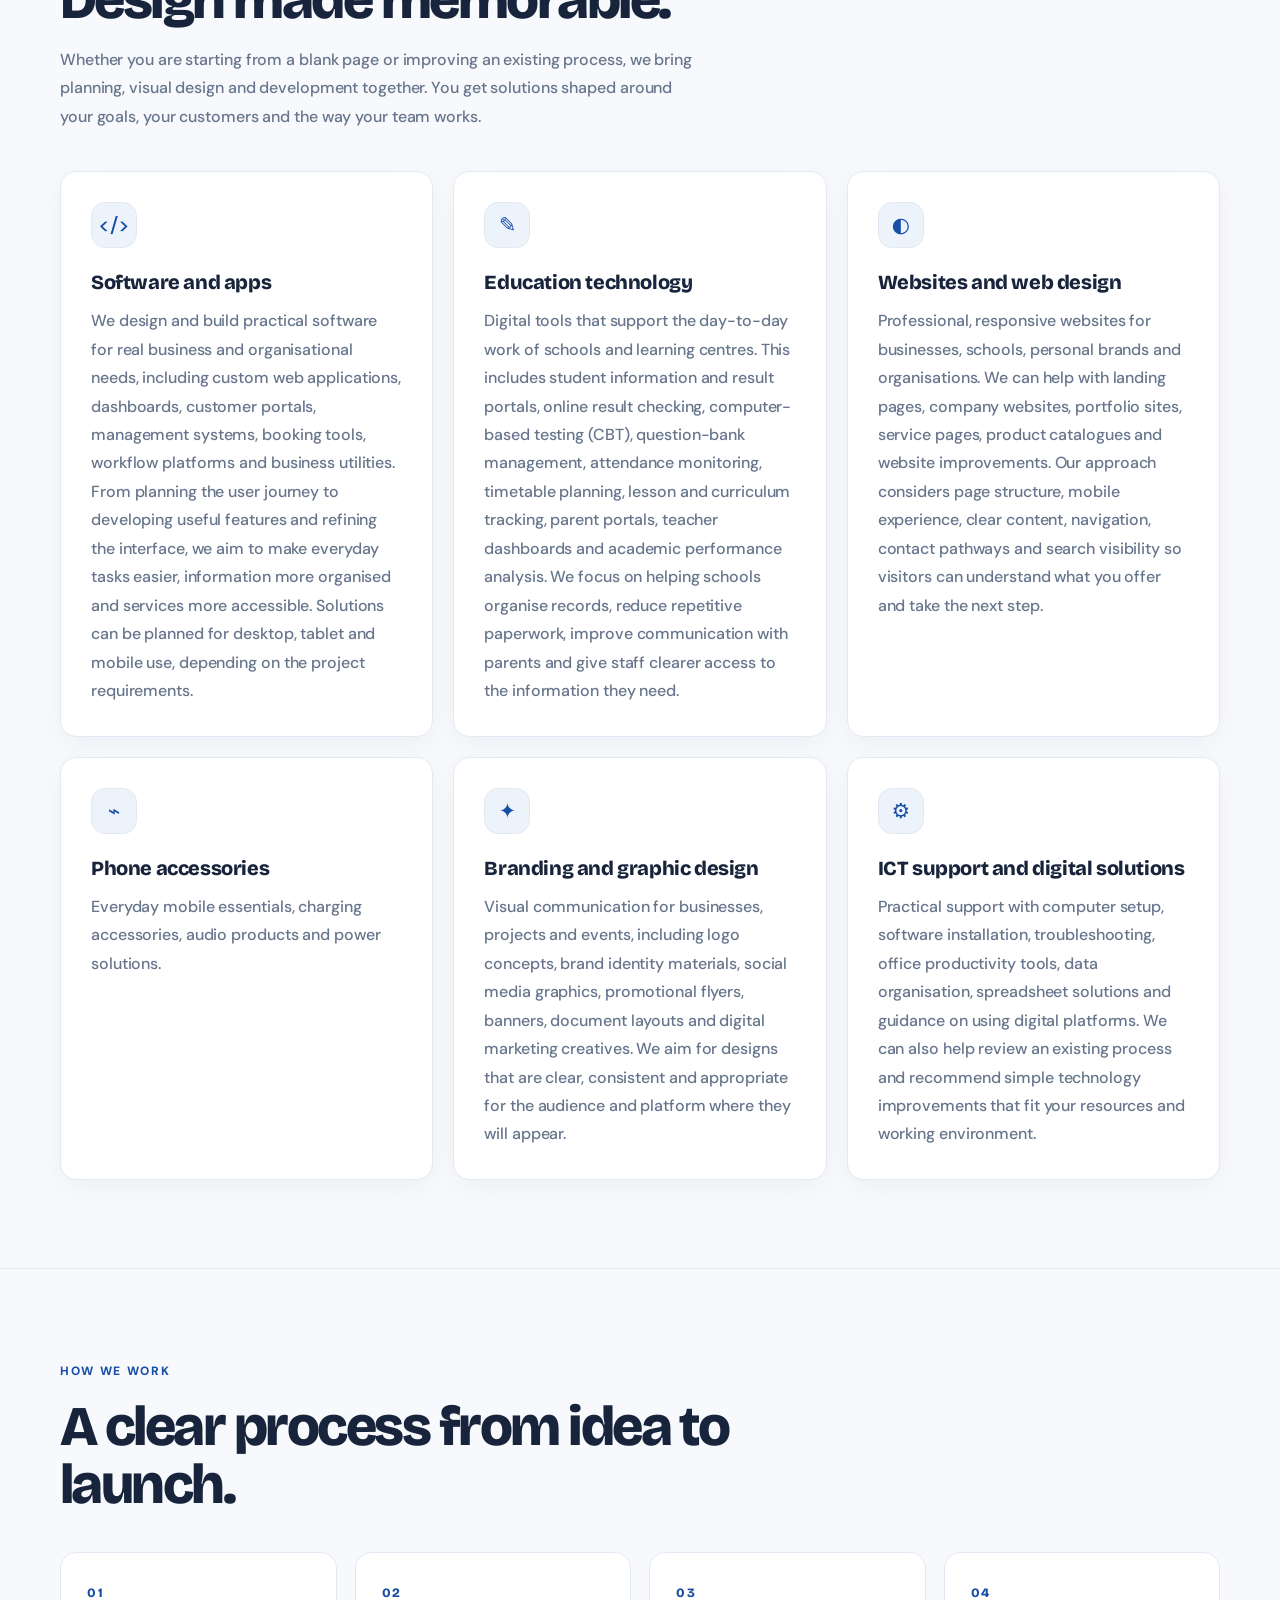
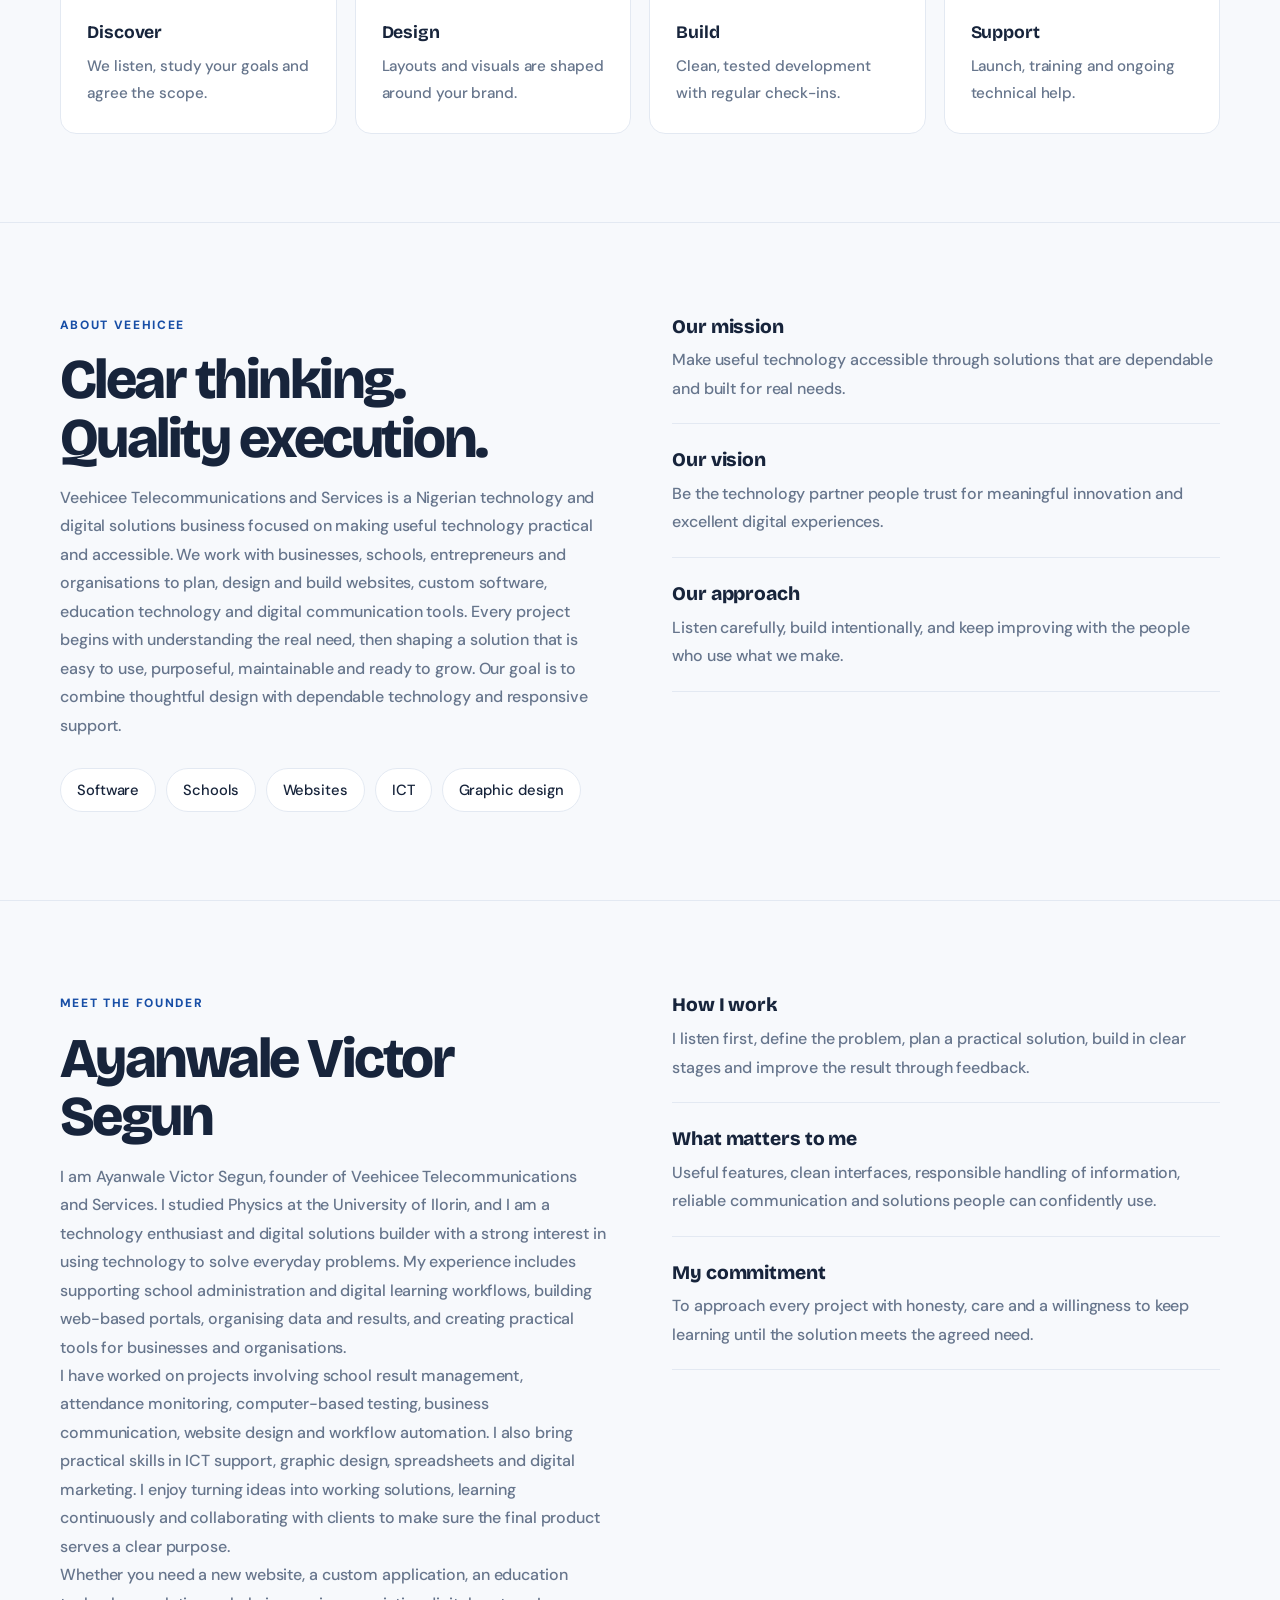
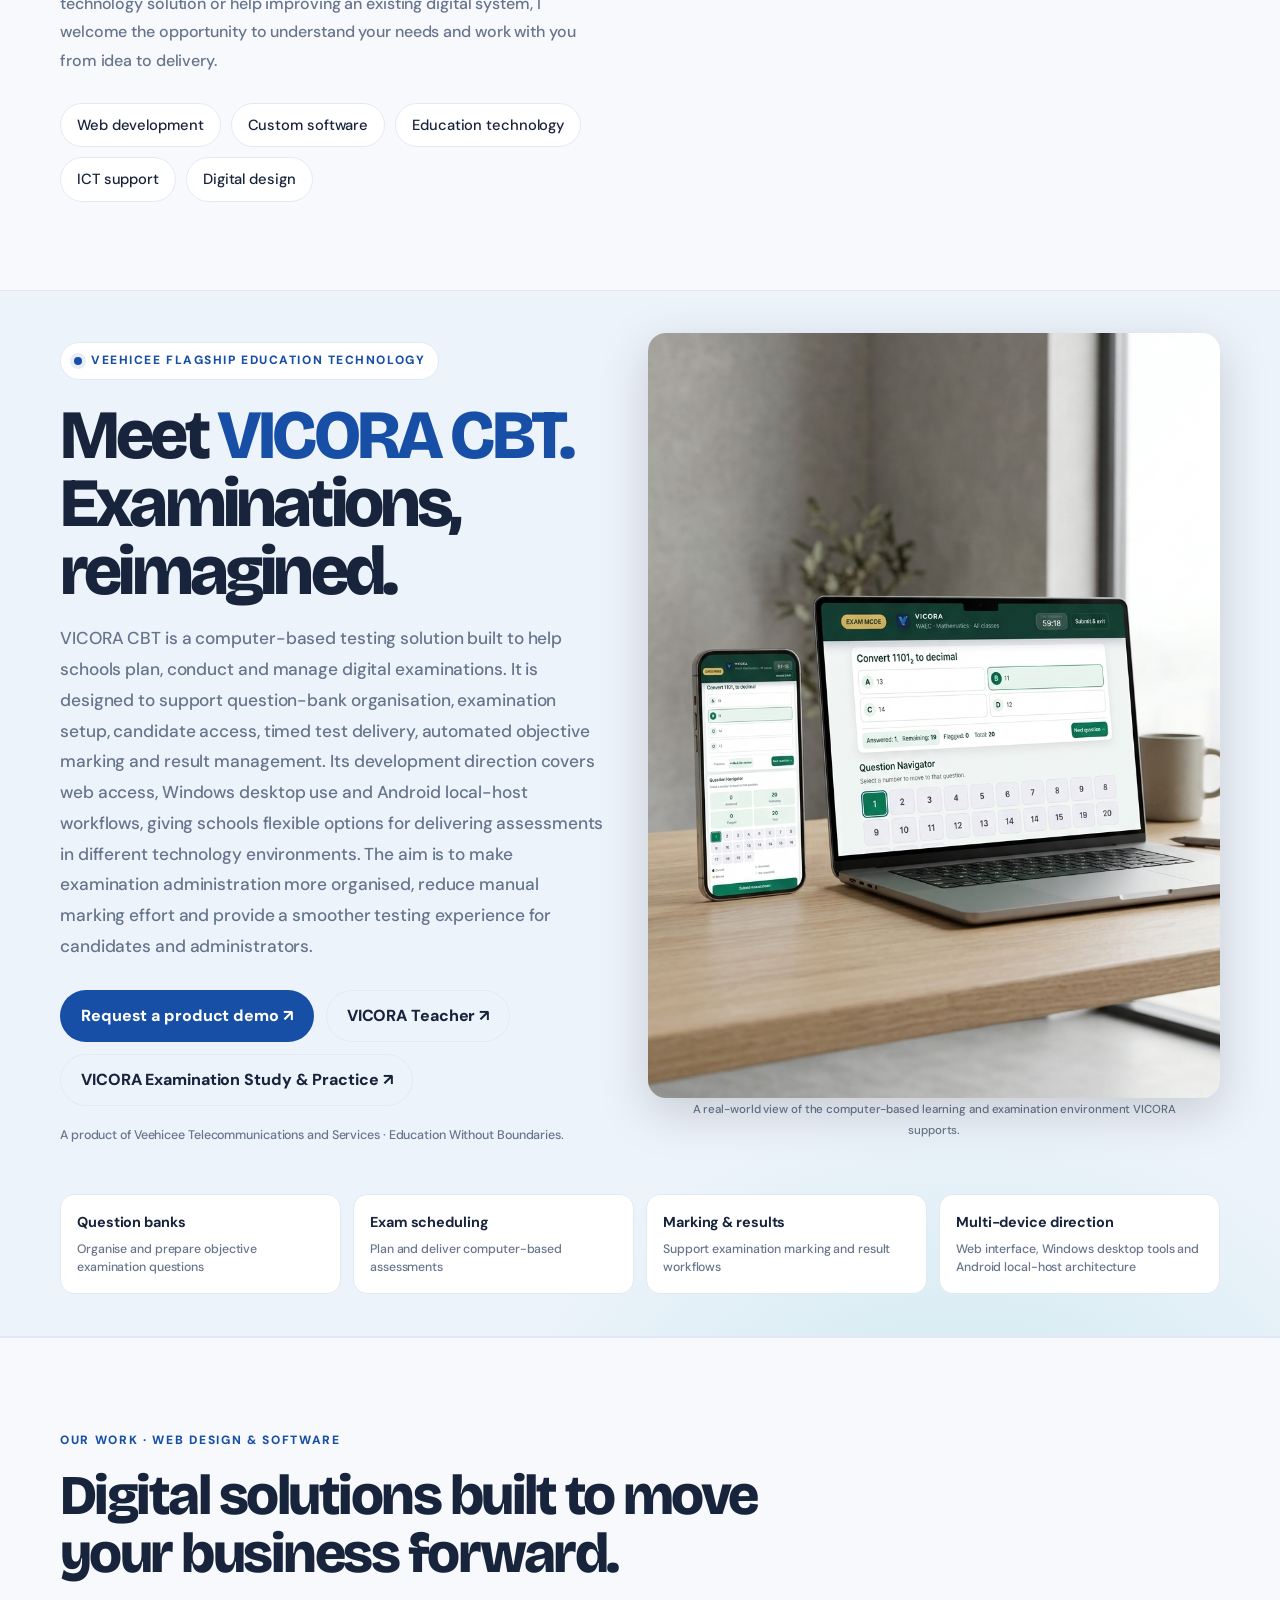
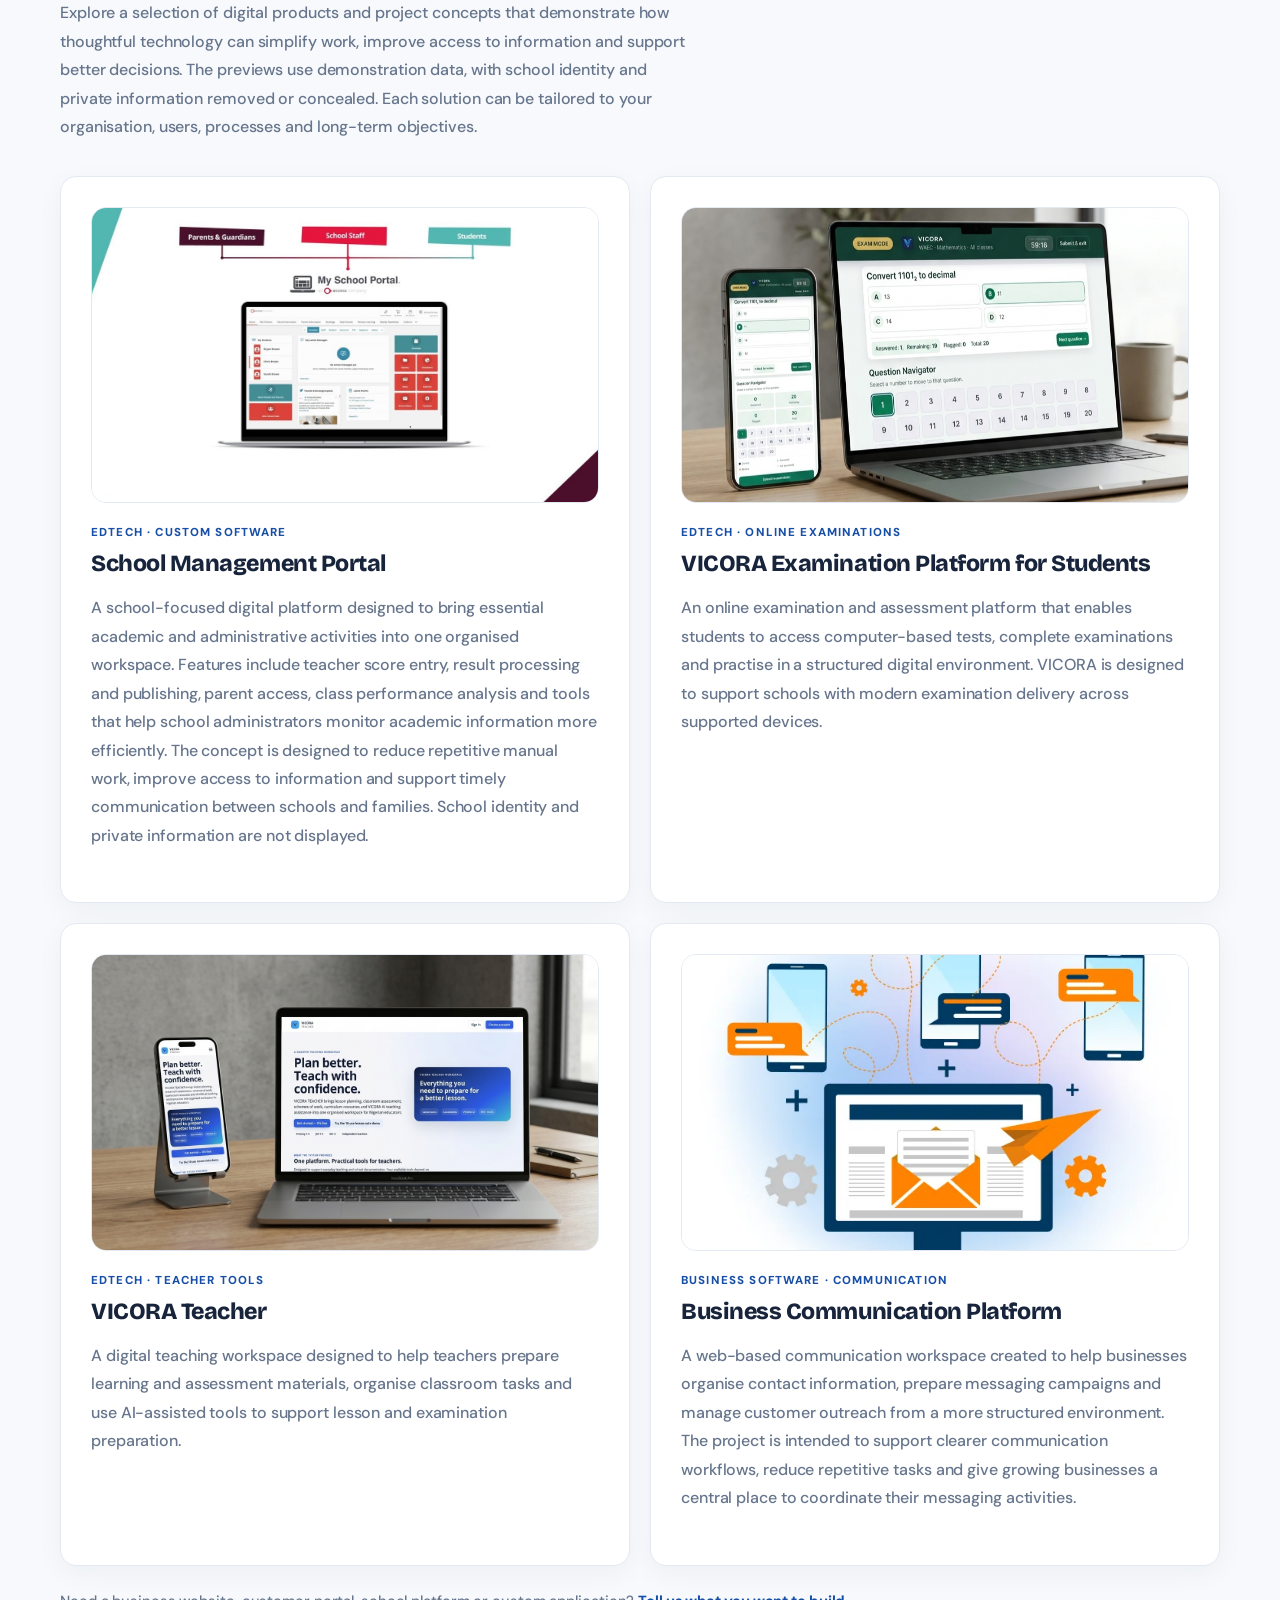
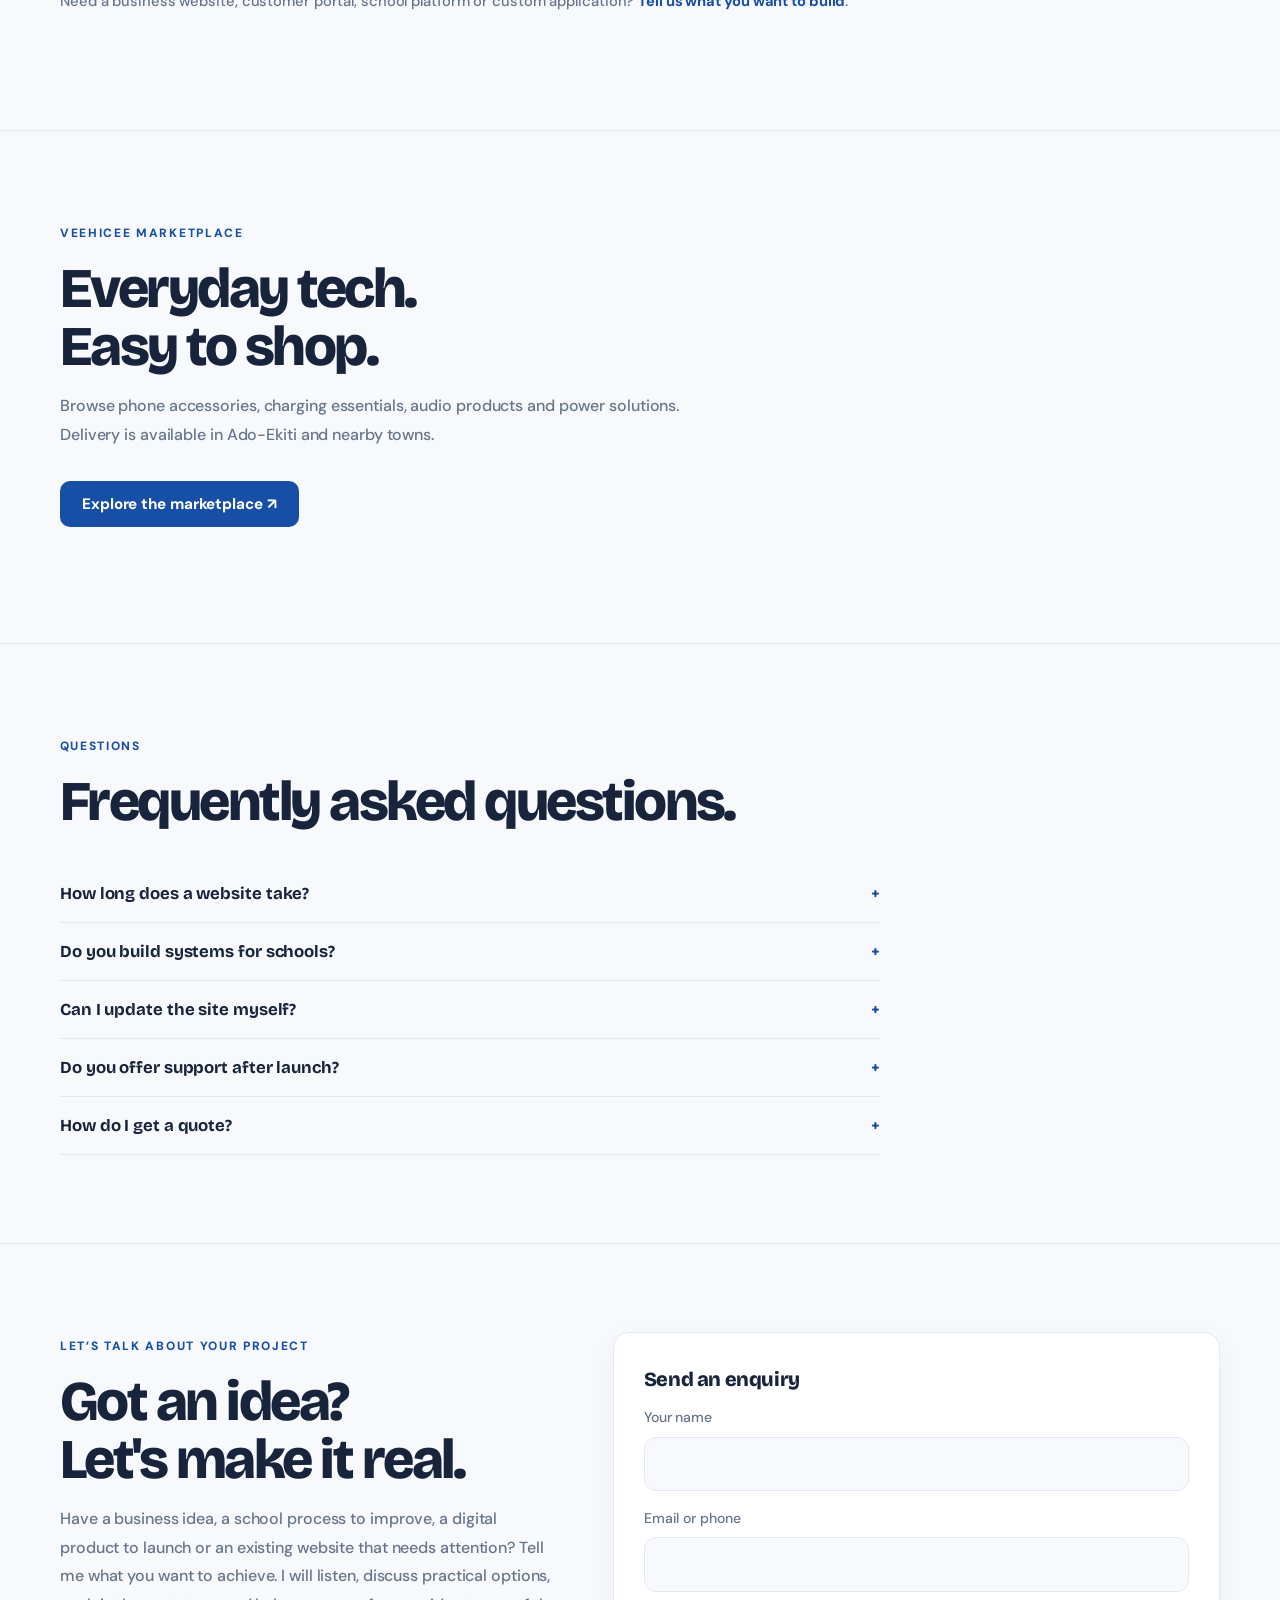
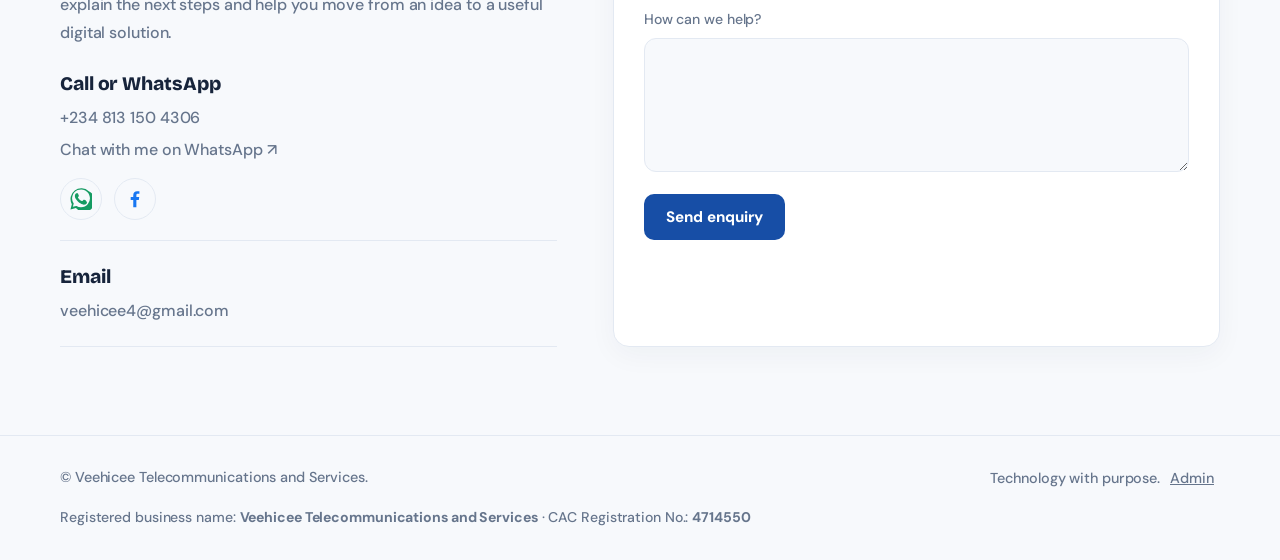
==== commit 5a011b06: "Use maxres image for school portal and strengthen Veehicee wordmark" ====
--- a/index.html
+++ b/index.html
@@ -443,7 +443,7 @@
 <section class="section" id="portfolio"><div class="wrap">
 <span class="section-kicker">OUR WORK · WEB DESIGN & SOFTWARE</span><h2>Digital solutions built to move your business forward.</h2><p class="intro">Explore a selection of digital products and project concepts that demonstrate how thoughtful technology can simplify work, improve access to information and support better decisions. The previews use demonstration data, with school identity and private information removed or concealed. Each solution can be tailored to your organisation, users, processes and long-term objectives.</p>
 <div class="cards portfolio-showcase" style="margin-top:34px">
-<article class="card project-card"><img class="project-image" data-site-image="portfolioSchool" src="assets/images/images%20(27).jpeg" alt="School management portal project" loading="lazy"><span class="project-type">EDTECH · CUSTOM SOFTWARE</span><h3>School Management Portal</h3><p>A school-focused digital platform designed to bring essential academic and administrative activities into one organised workspace. Features include teacher score entry, result processing and publishing, parent access, class performance analysis and tools that help school administrators monitor academic information more efficiently. The concept is designed to reduce repetitive manual work, improve access to information and support timely communication between schools and families. School identity and private information are not displayed.</p></article>
+<article class="card project-card"><img class="project-image" data-site-image="portfolioSchool" src="assets/images/maxresdefault.jpg" alt="School management portal project" loading="lazy"><span class="project-type">EDTECH · CUSTOM SOFTWARE</span><h3>School Management Portal</h3><p>A school-focused digital platform designed to bring essential academic and administrative activities into one organised workspace. Features include teacher score entry, result processing and publishing, parent access, class performance analysis and tools that help school administrators monitor academic information more efficiently. The concept is designed to reduce repetitive manual work, improve access to information and support timely communication between schools and families. School identity and private information are not displayed.</p></article>
 <article class="card project-card"><img class="project-image" data-site-image="portfolioExam" src="assets/images/portfolio%20project%201.jpg" alt="VICORA Examination Platform for Students" loading="lazy"><span class="project-type">EDTECH · ONLINE EXAMINATIONS</span><h3>VICORA Examination Platform for Students</h3><p>An online examination and assessment platform that enables students to access computer-based tests, complete examinations and practise in a structured digital environment. VICORA is designed to support schools with modern examination delivery across supported devices.</p></article>
 <article class="card project-card"><img class="project-image" data-site-image="portfolioTeacher" src="assets/images/vicora%20teach.jpeg" alt="VICORA Teacher platform" loading="lazy"><span class="project-type">EDTECH · TEACHER TOOLS</span><h3>VICORA Teacher</h3><p>A digital teaching workspace designed to help teachers prepare learning and assessment materials, organise classroom tasks and use AI-assisted tools to support lesson and examination preparation.</p></article>
 <article class="card project-card"><img class="project-image" data-site-image="portfolioBusiness" src="assets/images/school%20bussines.png" alt="Business communication platform" loading="lazy"><span class="project-type">BUSINESS SOFTWARE · COMMUNICATION</span><h3>Business Communication Platform</h3><p>A web-based communication workspace created to help businesses organise contact information, prepare messaging campaigns and manage customer outreach from a more structured environment. The project is intended to support clearer communication workflows, reduce repetitive tasks and give growing businesses a central place to coordinate their messaging activities.</p></article>
@@ -766,13 +766,13 @@
 const PLATFORM_IMAGE_DEFAULTS=[
  {key:"hero",title:"Homepage hero photograph",url:"assets/images/hero.jpg",alt:"Veehicee technology services homepage hero image"},
  {key:"vicora",title:"VICORA learning and examination photograph",url:"assets/images/vicora.jpg",alt:"VICORA examination platform"},
- {key:"portfolioSchool",title:"School management portfolio photograph",url:"assets/images/images%20(27).jpeg",alt:"School management portal project"},
+ {key:"portfolioSchool",title:"School management portfolio photograph",url:"assets/images/maxresdefault.jpg",alt:"School management portal project"},
  {key:"portfolioExam",title:"VICORA Examination Platform for Students portfolio photograph",url:"assets/images/portfolio%20project%201.jpg",alt:"VICORA online examination platform for students"},
  {key:"portfolioTeacher",title:"VICORA Teacher portfolio photograph",url:"assets/images/vicora%20teach.jpeg",alt:"VICORA Teacher platform"},
  {key:"portfolioBusiness",title:"Business communication portfolio photograph",url:"assets/images/school%20bussines.png",alt:"Business communication platform"},
  {key:"marketplaceHero",title:"Marketplace banner photograph",url:"https://images.pexels.com/photos/33061130/pexels-photo-33061130.jpeg?cs=srgb&dl=pexels-zeleboba-33061130.jpg&fm=jpg",alt:"Phone case, charger and cable accessories"}
 ];
-function parsePlatformImages(raw){try{const saved=typeof raw==="string"?JSON.parse(raw):(raw||{});return Object.fromEntries(PLATFORM_IMAGE_DEFAULTS.map(x=>{const prior=saved[x.key]||{};const legacyDefaults={"portfolioSchool":"photo-1509062522246-3755977927d7","portfolioBusiness":"photo-1556761175-b413da4baf72"};const useRepoDefault=legacyDefaults[x.key]&&String(prior.url||"").includes(legacyDefaults[x.key]);return [x.key,{...x,...prior,...(useRepoDefault?{url:x.url,alt:x.alt}:{})}]}))}catch(e){return Object.fromEntries(PLATFORM_IMAGE_DEFAULTS.map(x=>[x.key,{...x}]))}}
+function parsePlatformImages(raw){try{const saved=typeof raw==="string"?JSON.parse(raw):(raw||{});return Object.fromEntries(PLATFORM_IMAGE_DEFAULTS.map(x=>{const prior=saved[x.key]||{};const legacyDefaults={"portfolioSchool":"photo-1509062522246-3755977927d7","portfolioBusiness":"photo-1556761175-b413da4baf72"};const previousRepoDefaults={"portfolioSchool":"images%20(27).jpeg"};const savedUrl=String(prior.url||"");const useRepoDefault=(legacyDefaults[x.key]&&savedUrl.includes(legacyDefaults[x.key]))||(previousRepoDefaults[x.key]&&savedUrl.includes(previousRepoDefaults[x.key]));return [x.key,{...x,...prior,...(useRepoDefault?{url:x.url,alt:x.alt}:{})}]}))}catch(e){return Object.fromEntries(PLATFORM_IMAGE_DEFAULTS.map(x=>[x.key,{...x}]))}}
 function applyPlatformImages(raw){const imgs=parsePlatformImages(raw);document.querySelectorAll("img[data-site-image]").forEach(img=>{const key=img.dataset.siteImage,item=imgs[key],fallback=PLATFORM_IMAGE_DEFAULTS.find(x=>x.key===key);if(!item||!item.url)return;img.onerror=()=>{if(fallback&&img.src!==new URL(fallback.url,document.baseURI).href){img.onerror=null;img.src=fallback.url;}};img.src=item.url;img.alt=item.alt||img.alt}})
 function normaliseImageUrl(value){
  const raw=String(value||"").trim();if(!raw)return "";
@@ -1311,7 +1311,12 @@
  let items=[];try{items=JSON.parse(o.itemsJson||"[]")}catch(e){}
  const esc=s=>String(s||"").replace(/[&<>"]/g,c=>({"&":"&amp;","<":"&lt;",">":"&gt;",'"':"&quot;"}[c]));
  const rows=items.map(it=>"<tr><td>"+esc(it.name)+"</td><td>"+Number(it.quantity)+"</td><td>₦"+Number(it.unitPrice).toLocaleString("en-NG")+"</td><td>₦"+Number(it.lineTotal).toLocaleString("en-NG")+"</td></tr>").join("");
- w.document.write("<!doctype html><html><head><title>Invoice "+esc(o.id)+"</title><style>body{font:14px Arial;margin:40px;color:#172033}h1{color:#087e69}table{width:100%;border-collapse:collapse;margin-top:24px}td,th{border-bottom:1px solid #ddd;padding:10px;text-align:left}.total{text-align:right;font-size:18px;font-weight:bold;margin-top:24px}</style></head><body><h1>Veehicee Telecommunications and Services</h1><p>CAC Registration No. 4714550</p><h2>Sales invoice</h2><p>Order: "+esc(o.id)+"<br>Customer: "+esc(o.customerName)+"<br>Phone: "+esc(o.phone)+"<br>Delivery: "+esc(o.town)+"<br>Payment: "+esc(o.paymentStatus)+"</p><table><thead><tr><th>Product</th><th>Qty</th><th>Unit price</th><th>Total</th></tr></thead><tbody>"+rows+"</tbody></table><p class='total'>Subtotal: ₦"+Number(o.subtotal).toLocaleString("en-NG")+"<br>Delivery: ₦"+Number(o.deliveryFee).toLocaleString("en-NG")+"<br>Total: ₦"+Number(o.total).toLocaleString("en-NG")+"</p><p>Thank you for your patronage.</p><script>window.onload=()=>window.print()<\\/script></body></html>");w.document.close();
+ w.document.write("<!doctype html><html><head><title>Invoice "+esc(o.id)+"</title><style>body{font:14px Arial;margin:40px;color:#172033}h1{color:#087e69}table{width:100%;border-collapse:collapse;margin-top:24px}td,th{border-bottom:1px solid #ddd;padding:10px;text-align:left}.total{text-align:right;font-size:18px;font-weight:bold;margin-top:24px}
+/* Stronger Veehicee wordmark */
+.brand-lockup span{font-weight:900!important;font-size:1.72rem;letter-spacing:-.06em;-webkit-text-stroke:.35px currentColor;text-shadow:0 1px 0 rgba(0,0,0,.08)}
+.brand-lockup span i{font-weight:900}
+@media(max-width:600px){.brand-lockup span{font-size:1.58rem}}
+</style></head><body><h1>Veehicee Telecommunications and Services</h1><p>CAC Registration No. 4714550</p><h2>Sales invoice</h2><p>Order: "+esc(o.id)+"<br>Customer: "+esc(o.customerName)+"<br>Phone: "+esc(o.phone)+"<br>Delivery: "+esc(o.town)+"<br>Payment: "+esc(o.paymentStatus)+"</p><table><thead><tr><th>Product</th><th>Qty</th><th>Unit price</th><th>Total</th></tr></thead><tbody>"+rows+"</tbody></table><p class='total'>Subtotal: ₦"+Number(o.subtotal).toLocaleString("en-NG")+"<br>Delivery: ₦"+Number(o.deliveryFee).toLocaleString("en-NG")+"<br>Total: ₦"+Number(o.total).toLocaleString("en-NG")+"</p><p>Thank you for your patronage.</p><script>window.onload=()=>window.print()<\\/script></body></html>");w.document.close();
 }
 
 async function loadOrders(){
